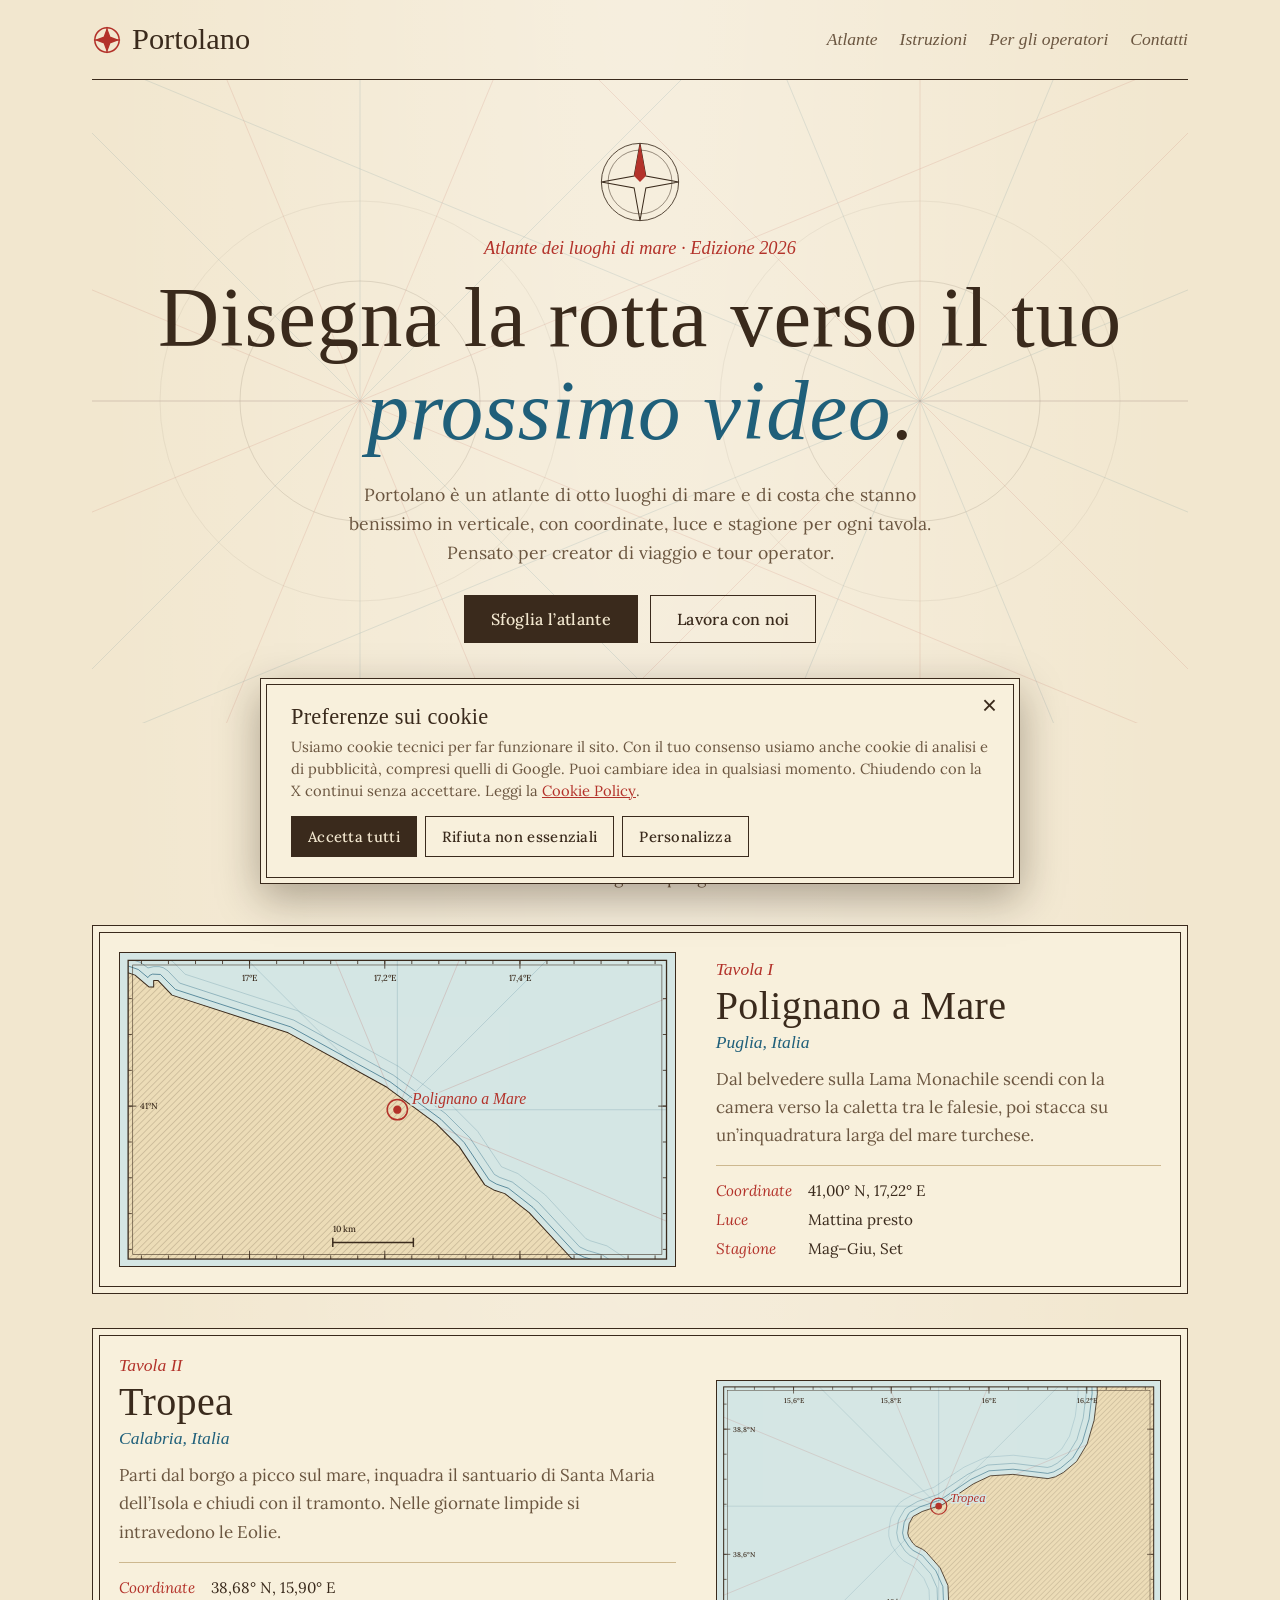
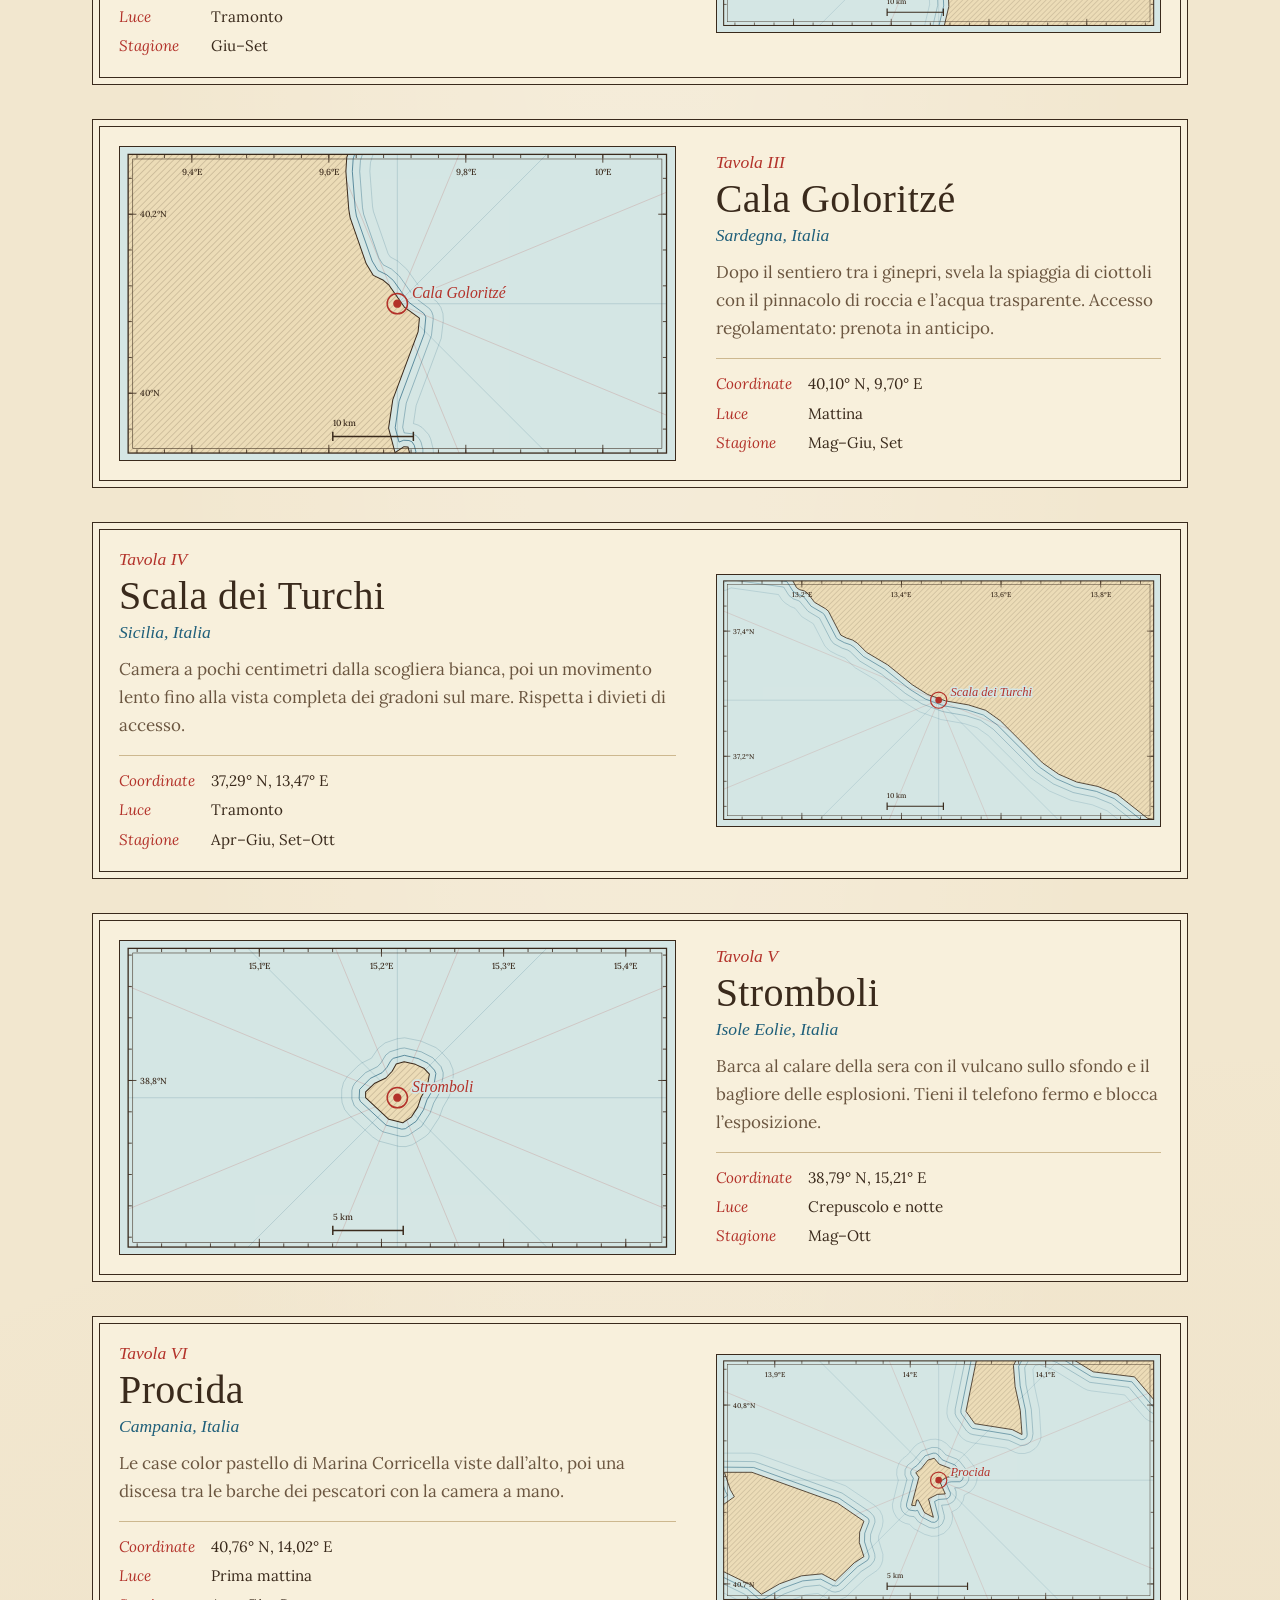
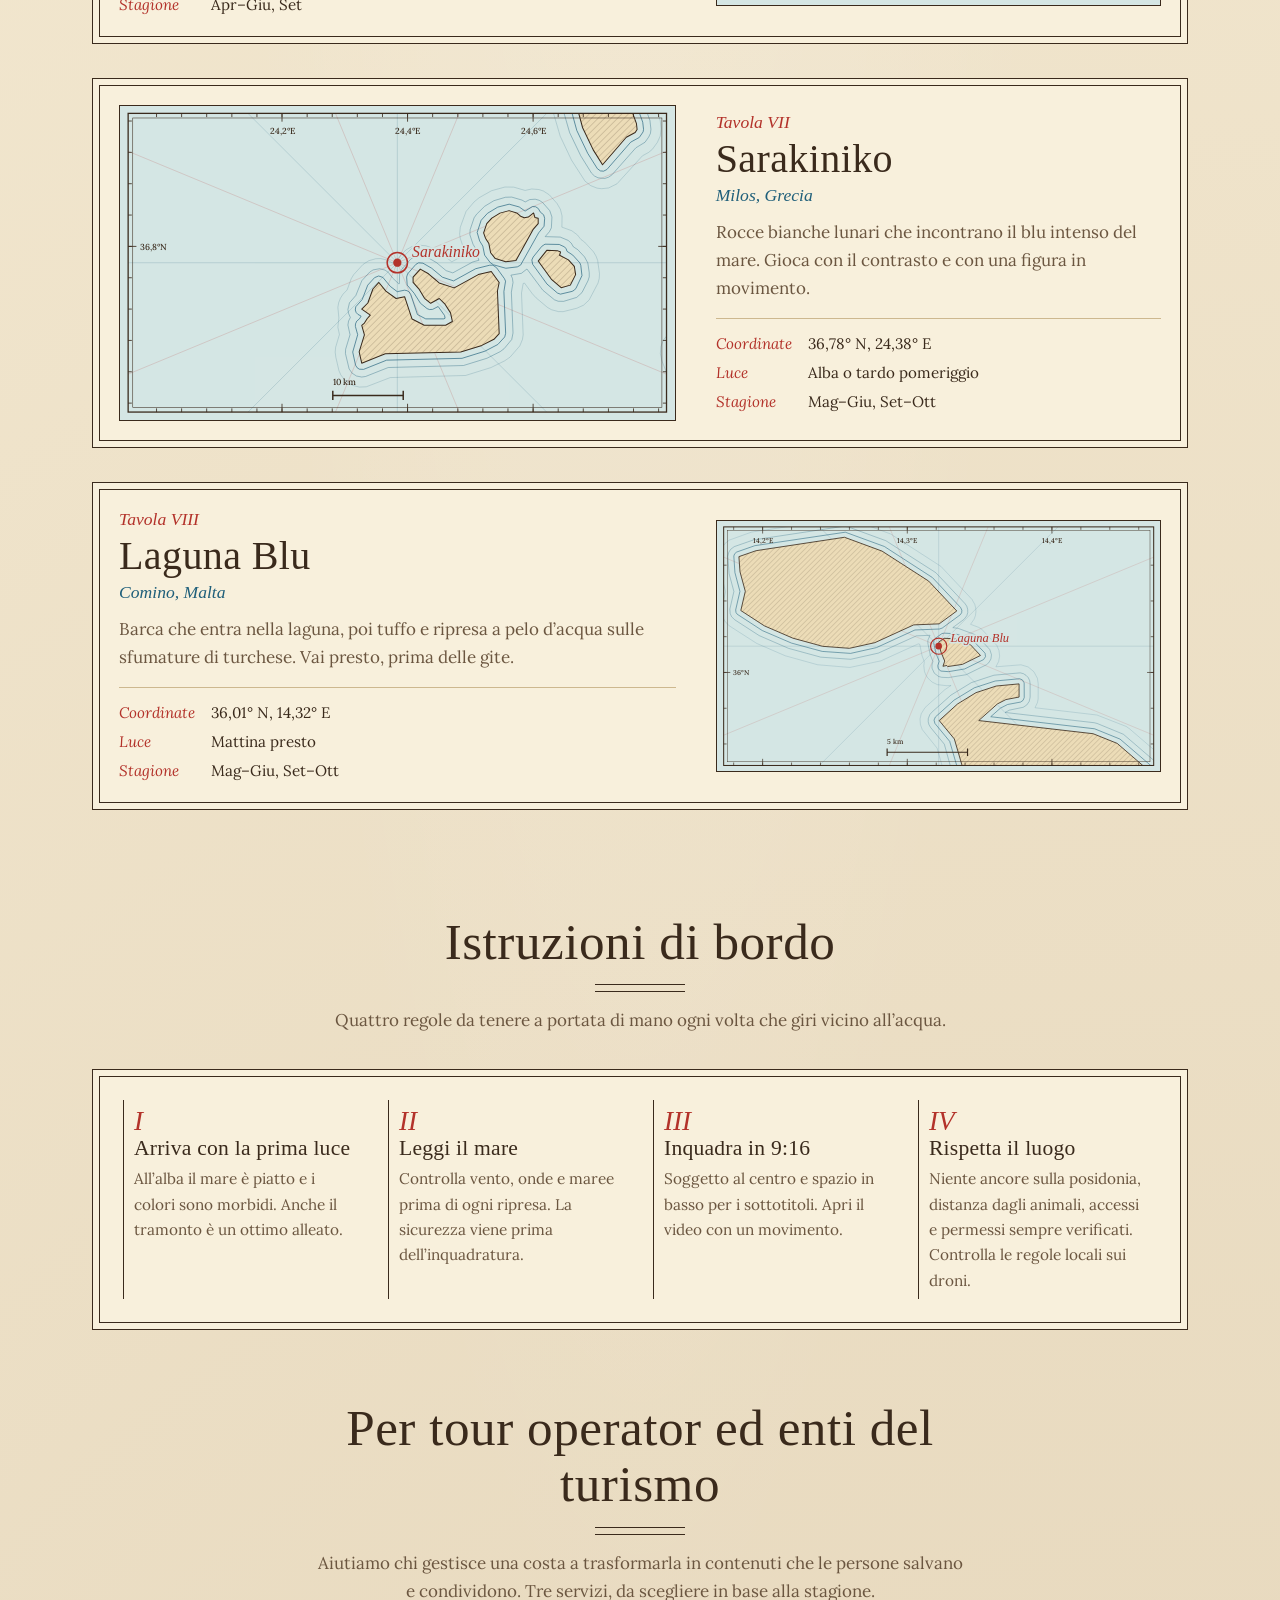
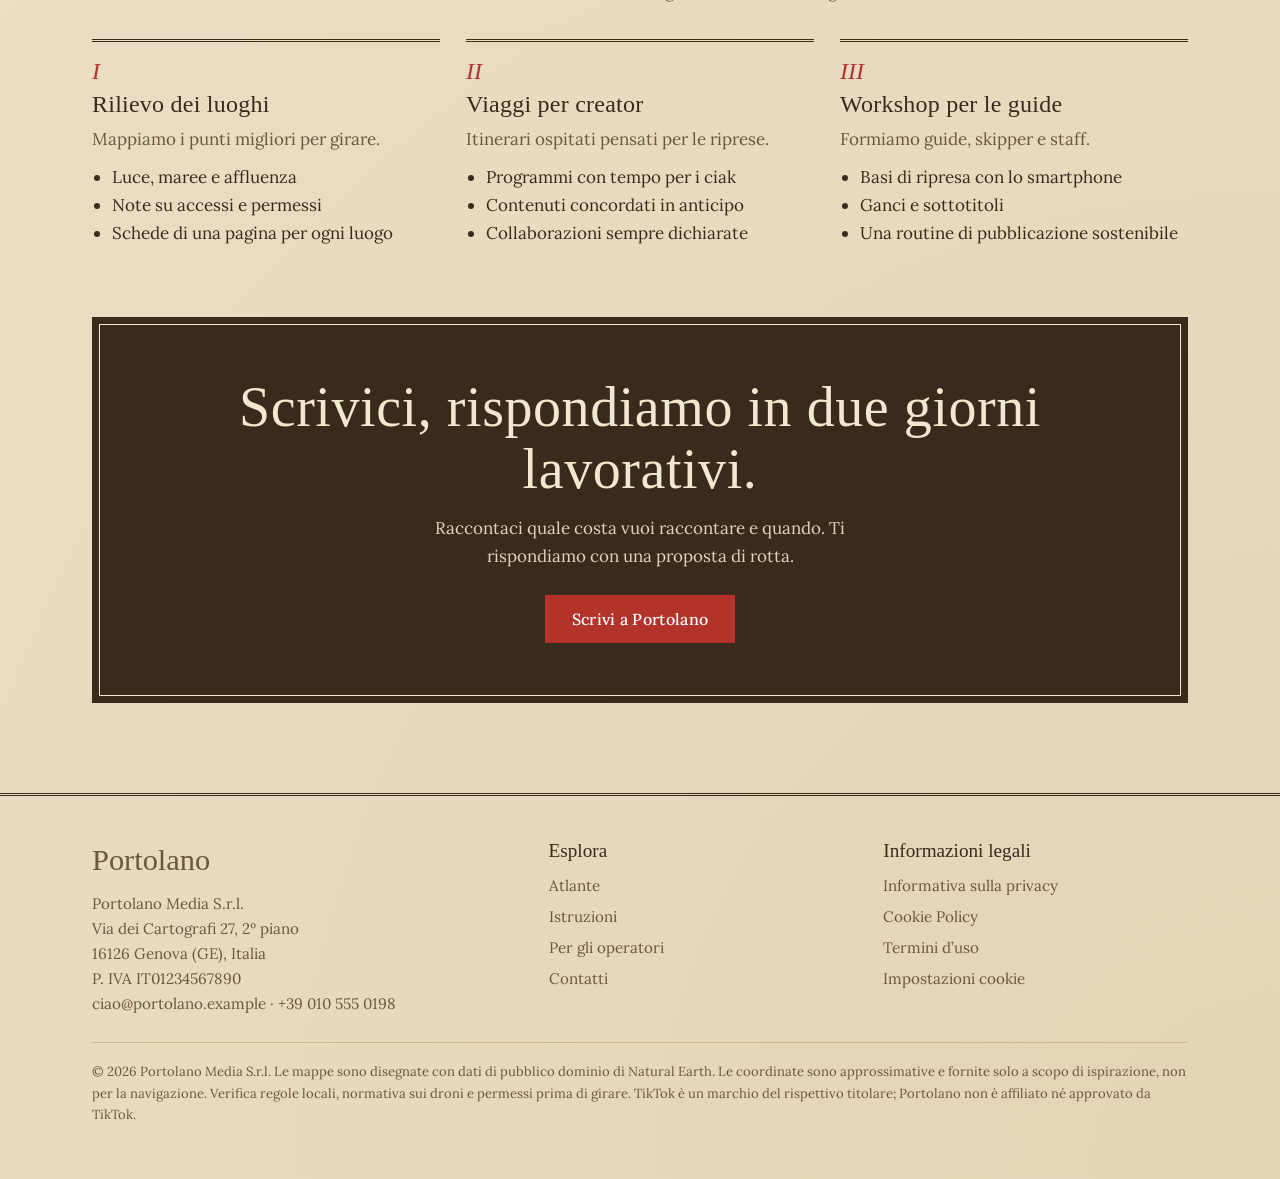
==== index.html @ 46313b22 "Add files via upload" ====
<!DOCTYPE html>
<html lang="it">
<head>
<meta charset="utf-8">
<meta name="viewport" content="width=device-width, initial-scale=1, viewport-fit=cover">
<title>Portolano – Atlante dei luoghi di mare per video di viaggio</title>
<meta name="description" content="Un atlante in stile portolano con otto luoghi di mare e di costa per creator di viaggio e tour operator: coordinate, luce e stagione migliori per ogni tavola.">
<link rel="preconnect" href="https://fonts.googleapis.com">
<link rel="preconnect" href="https://fonts.gstatic.com" crossorigin>
<link href="https://fonts.googleapis.com/css2?family=IM+Fell+English+SC&family=IM+Fell+English:ital@0;1&family=Lora:wght@400;500;600&display=swap" rel="stylesheet">
<style>
:root{--bg:#f2e7cf;--bg2:#e8d8b6;--card:#f8f0dc;--ink:#3a2a1c;--muted:#6b5640;--red:#b3322a;--blue:#1f5f7a;--sea:#d5e6e4;--land:#ecdcb7;--line:#cdb88f;--on-red:#fff;
box-sizing:border-box;padding-top:env(safe-area-inset-top,0px);padding-bottom:env(safe-area-inset-bottom,0px)}
@media (prefers-color-scheme:dark){:root:not([data-theme="light"]){--bg:#1a1710;--bg2:#231f15;--card:#26211a;--ink:#ecdfc3;--muted:#bfae8c;--red:#ff8272;--blue:#86c8e0;--sea:#15323a;--land:#3b3221;--line:#43391f;--on-red:#2a0a06;color-scheme:dark}}
:root[data-theme="dark"]{--bg:#1a1710;--bg2:#231f15;--card:#26211a;--ink:#ecdfc3;--muted:#bfae8c;--red:#ff8272;--blue:#86c8e0;--sea:#15323a;--land:#3b3221;--line:#43391f;--on-red:#2a0a06;color-scheme:dark}
html{scroll-padding-top:env(safe-area-inset-top,0px);scroll-behavior:smooth}
*,*::before,*::after{box-sizing:border-box}
body{margin:0;background-color:var(--bg);background-image:radial-gradient(ellipse at 50% -10%,rgba(255,255,255,.35),transparent 60%),radial-gradient(circle at 100% 100%,rgba(150,110,60,.16),transparent 55%);color:var(--ink);font:400 17px/1.65 Lora,Georgia,serif}
h1,h2,h3{font-family:"IM Fell English SC","IM Fell English",Georgia,serif;font-weight:400;margin:0;line-height:1.1;letter-spacing:.01em}
a{color:inherit}
:focus-visible{outline:3px solid var(--red);outline-offset:3px}
.wrap{max-width:1140px;margin:0 auto;padding:0 22px}
.top{display:flex;justify-content:space-between;align-items:center;gap:14px;flex-wrap:wrap;padding:22px 0;border-bottom:1px solid var(--ink)}
.logo{font:400 1.9rem "IM Fell English SC",serif;text-decoration:none;display:flex;align-items:center;gap:10px}
.logo svg{width:30px;height:30px;color:var(--red)}
.top nav{display:flex;gap:22px;flex-wrap:wrap}
.top nav a{text-decoration:none;font:italic 1.1rem "IM Fell English",serif;color:var(--muted)}
.top nav a:hover{color:var(--red)}
.btn{display:inline-block;background:var(--ink);color:var(--bg);border:1px solid var(--ink);padding:13px 26px;font:500 1rem Lora,serif;text-decoration:none;cursor:pointer;letter-spacing:.02em}
.btn:hover{background:var(--red);border-color:var(--red);color:var(--on-red)}
.btn.o{background:transparent;color:var(--ink)}
.btn.o:hover{background:var(--ink);border-color:var(--ink);color:var(--bg)}
.row{display:flex;gap:12px;flex-wrap:wrap;justify-content:center}
.hero{position:relative;text-align:center;padding:60px 0 80px;overflow:hidden}
#rh{position:absolute;left:50%;top:50%;width:1400px;max-width:none;transform:translate(-50%,-50%);opacity:.5;pointer-events:none}
.hero>*:not(svg){position:relative}
.hero .rose{width:84px;height:84px;color:var(--ink);margin:0 auto 14px;display:block;position:relative}
.kick{font:italic 1.15rem "IM Fell English",serif;color:var(--red);margin-bottom:12px}
.hero h1{font-family:"IM Fell English",serif;font-size:clamp(2.6rem,7vw,5.3rem);max-width:13em;margin:0 auto}
.hero h1 i{color:var(--blue)}
.hero p{max-width:35em;margin:22px auto 28px;color:var(--muted);font-size:1.1rem}
section{padding:60px 0 10px}
.h{text-align:center;max-width:38em;margin:0 auto 34px}
.h h2{font-size:clamp(2rem,4.6vw,3.2rem)}
.h h2::after{content:"";display:block;width:90px;height:8px;margin:14px auto 0;border-top:1px solid var(--ink);border-bottom:1px solid var(--ink)}
.h p{color:var(--muted);margin:14px 0 0}
.tav{display:grid;grid-template-columns:1.25fr 1fr;gap:40px;align-items:center;margin-bottom:34px;padding:26px;background:var(--card);border:1px solid var(--ink);box-shadow:inset 0 0 0 6px var(--card),inset 0 0 0 7px var(--ink)}
.tav:nth-child(even) .map{order:2}
.map{aspect-ratio:600/340;background:var(--sea);border:1px solid var(--ink);overflow:hidden}
.map svg{display:block;width:100%;height:100%}
.map .rh{stroke:var(--blue);stroke-width:.6;opacity:.3}
.map .rr{stroke:var(--red);stroke-width:.6;opacity:.3}
.map .w1{fill:none;stroke:var(--blue);stroke-width:.9;opacity:.8}
.map .w2{fill:none;stroke:var(--blue);stroke-width:.8;opacity:.5}
.map .w3{fill:none;stroke:var(--blue);stroke-width:.7;opacity:.3}
.map .ld{fill:var(--land)}
.map .hp{stroke:var(--ink);opacity:.35}
.map .lo{fill:none;stroke:var(--ink);stroke-width:1.1;stroke-linejoin:round}
.map .fr{fill:none;stroke:var(--ink);stroke-width:1.4}
.map .fr2{fill:none;stroke:var(--ink);stroke-width:.6}
.map .tk{stroke:var(--ink);stroke-width:.9}
.map .tl{font:500 9.5px Lora,serif;fill:var(--ink)}
.map .sb{stroke:var(--ink);stroke-width:1.6;fill:none}
.map .nm{font:italic 17px "IM Fell English",serif;fill:var(--red);paint-order:stroke;stroke:var(--sea);stroke-width:4px;stroke-linejoin:round}
.map .mk1{fill:none;stroke:var(--red);stroke-width:1.6}
.map .mk2{fill:var(--red)}
.tn{font:italic 1.1rem "IM Fell English",serif;color:var(--red);margin-bottom:4px}
.txt h3{font-size:clamp(1.8rem,3.4vw,2.5rem)}
.reg{color:var(--blue);font:italic 1.1rem "IM Fell English",serif;margin:4px 0 12px}
.txt p{margin:0 0 16px;color:var(--muted)}
.txt dl{margin:0;display:grid;grid-template-columns:auto 1fr;gap:4px 16px;border-top:1px solid var(--line);padding-top:12px;font-size:.95rem}
.txt dt{font-style:italic;color:var(--red)}
.txt dd{margin:0}
.carta{border:1px solid var(--ink);background:var(--card);box-shadow:inset 0 0 0 6px var(--card),inset 0 0 0 7px var(--ink);padding:30px}
.leg{display:grid;grid-template-columns:repeat(auto-fit,minmax(220px,1fr));gap:26px}
.leg div{padding:6px 10px;border-left:1px solid var(--ink)}
.leg b{font:italic 400 1.7rem "IM Fell English",serif;color:var(--red);display:block}
.leg h3{font-size:1.35rem;margin-bottom:6px}
.leg p{margin:0;color:var(--muted);font-size:.96rem}
.srv{display:grid;grid-template-columns:repeat(auto-fit,minmax(260px,1fr));gap:26px}
.srv div{border-top:3px double var(--ink);padding-top:16px}
.srv b{font:italic 1.5rem "IM Fell English",serif;color:var(--red)}
.srv h3{font-size:1.5rem;margin:4px 0 8px}
.srv p{margin:0 0 10px;color:var(--muted)}
.srv ul{margin:0;padding-left:20px}
.cta{text-align:center;background:var(--ink);color:var(--bg);padding:60px 28px;position:relative;box-shadow:inset 0 0 0 7px var(--ink),inset 0 0 0 8px var(--bg)}
.cta h2{font-family:"IM Fell English",serif;font-size:clamp(2rem,5vw,3.5rem)}
.cta p{max-width:30em;margin:14px auto 24px;opacity:.9}
.cta .btn{background:var(--red);border-color:var(--red);color:var(--on-red)}
.cta .btn:hover{background:var(--bg);border-color:var(--bg);color:var(--ink)}
footer{margin-top:80px;border-top:3px double var(--ink);padding:44px 0 40px;color:var(--muted);font-size:.95rem}
.fg{display:grid;grid-template-columns:1.4fr 1fr 1fr;gap:30px}
footer h4{font:400 1.2rem "IM Fell English SC",serif;color:var(--ink);margin:0 0 8px}
footer a,footer .lnk{display:block;color:var(--muted);text-decoration:none;background:none;border:0;padding:3px 0;font:inherit;cursor:pointer;text-align:left}
footer a:hover,footer .lnk:hover{color:var(--red);text-decoration:underline}
address{font-style:normal}
.fine{margin-top:26px;padding-top:18px;border-top:1px solid var(--line);font-size:.82rem}
dialog{border:1px solid var(--ink);max-width:680px;width:calc(100% - 28px);padding:0;background:var(--card);color:var(--ink);box-shadow:8px 8px 0 rgba(58,42,28,.35)}
dialog::backdrop{background:rgba(30,20,10,.6)}
.dlg{padding:26px 28px;max-height:82vh;overflow:auto}
.dlg h2{font-size:1.9rem;margin-bottom:4px}
.dlg h3{font-size:1.2rem;margin:18px 0 4px;color:var(--red)}
.dlg p{color:var(--muted);font-size:.95rem;margin:4px 0}
.dlg table{width:100%;border-collapse:collapse;font-size:.88rem;margin-top:8px}
.dlg th,.dlg td{text-align:left;border-bottom:1px solid var(--line);padding:7px 6px;color:var(--muted);vertical-align:top}
.dlg th{color:var(--ink)}
#cc{position:fixed;left:50%;bottom:calc(16px + env(safe-area-inset-bottom,0px));transform:translateX(-50%);z-index:50;width:min(760px,calc(100% - 28px));background:var(--card);color:var(--ink);border:1px solid var(--ink);box-shadow:inset 0 0 0 5px var(--card),inset 0 0 0 6px var(--ink),0 14px 40px rgba(40,25,10,.35);padding:26px 30px;display:none}
#cc.show{display:block}
#cc h2{font-size:1.4rem;margin-bottom:6px}
#cc p{margin:0 0 14px;font-size:.92rem;line-height:1.5;color:var(--muted)}
#cc .lk{display:inline;background:none;border:0;padding:0;font:inherit;text-decoration:underline;cursor:pointer;color:var(--red)}
#cc .x{position:absolute;right:14px;top:10px;background:none;border:0;font-size:1.6rem;line-height:1;cursor:pointer;color:var(--ink);padding:4px 8px}
#cc .btn{padding:10px 16px;font-size:.92rem}
#cc .row{justify-content:flex-start;gap:8px}
.prefs{display:none;margin-bottom:14px}
.prefs.open{display:block}
.prefs label{display:flex;gap:10px;padding:7px 0;border-top:1px solid var(--line);font-size:.9rem;color:var(--muted)}
.prefs b{color:var(--ink)}
.prefs input{margin-top:4px;width:18px;height:18px;accent-color:#b3322a}
@media (max-width:860px){.tav,.fg{grid-template-columns:1fr}.tav:nth-child(even) .map{order:0}.tav{padding:18px;gap:22px}.top nav{display:none}#rh{width:900px}}
@media (prefers-reduced-motion:reduce){html{scroll-behavior:auto}}
</style>
</head>
<body>
<div class="wrap">
  <header class="top">
    <a class="logo" href="#top"><svg viewBox="0 0 32 32" fill="none" stroke="currentColor" stroke-width="1.6" aria-hidden="true"><circle cx="16" cy="16" r="13"/><path d="M16 2v28M2 16h28" stroke-width="1"/><path d="M16 5l3 8 8 3-8 3-3 8-3-8-8-3 8-3z" fill="currentColor"/></svg>Portolano</a>
    <nav><a href="#atlante">Atlante</a><a href="#istruzioni">Istruzioni</a><a href="#operatori">Per gli operatori</a><a href="#contatti">Contatti</a></nav>
  </header>

  <main id="top">
    <div class="hero">
      <svg id="rh" viewBox="0 0 1400 700" fill="none" aria-hidden="true"></svg>
      <svg class="rose" viewBox="0 0 100 100" fill="none" stroke="currentColor" aria-hidden="true"><circle cx="50" cy="50" r="46" stroke-width="1"/><circle cx="50" cy="50" r="38" stroke-width=".6"/><path d="M50 4l7 39 39 7-39 7-7 39-7-39-39-7 39-7z" stroke-width="1.2"/><path d="M50 4l7 39-7 7-7-7z" fill="#b3322a" stroke="none"/></svg>
      <div class="kick">Atlante dei luoghi di mare · Edizione 2026</div>
      <h1>Disegna la rotta verso il tuo <i>prossimo video</i>.</h1>
      <p>Portolano è un atlante di otto luoghi di mare e di costa che stanno benissimo in verticale, con coordinate, luce e stagione per ogni tavola. Pensato per creator di viaggio e tour operator.</p>
      <div class="row"><a class="btn" href="#atlante">Sfoglia l’atlante</a><a class="btn o" href="#operatori">Lavora con noi</a></div>
    </div>

    <section id="atlante" style="padding-top:20px">
      <div class="h"><h2>L’atlante</h2><p>Otto tavole, ognuna con una mappa del luogo, un’idea per il primo fotogramma e il momento giusto per girare.</p></div>
      <div id="tavole"></div>
    </section>

    <section id="istruzioni">
      <div class="h"><h2>Istruzioni di bordo</h2><p>Quattro regole da tenere a portata di mano ogni volta che giri vicino all’acqua.</p></div>
      <div class="carta"><div class="leg">
        <div><b>I</b><h3>Arriva con la prima luce</h3><p>All’alba il mare è piatto e i colori sono morbidi. Anche il tramonto è un ottimo alleato.</p></div>
        <div><b>II</b><h3>Leggi il mare</h3><p>Controlla vento, onde e maree prima di ogni ripresa. La sicurezza viene prima dell’inquadratura.</p></div>
        <div><b>III</b><h3>Inquadra in 9:16</h3><p>Soggetto al centro e spazio in basso per i sottotitoli. Apri il video con un movimento.</p></div>
        <div><b>IV</b><h3>Rispetta il luogo</h3><p>Niente ancore sulla posidonia, distanza dagli animali, accessi e permessi sempre verificati. Controlla le regole locali sui droni.</p></div>
      </div></div>
    </section>

    <section id="operatori">
      <div class="h"><h2>Per tour operator ed enti del turismo</h2><p>Aiutiamo chi gestisce una costa a trasformarla in contenuti che le persone salvano e condividono. Tre servizi, da scegliere in base alla stagione.</p></div>
      <div class="srv">
        <div><b>I</b><h3>Rilievo dei luoghi</h3><p>Mappiamo i punti migliori per girare.</p><ul><li>Luce, maree e affluenza</li><li>Note su accessi e permessi</li><li>Schede di una pagina per ogni luogo</li></ul></div>
        <div><b>II</b><h3>Viaggi per creator</h3><p>Itinerari ospitati pensati per le riprese.</p><ul><li>Programmi con tempo per i ciak</li><li>Contenuti concordati in anticipo</li><li>Collaborazioni sempre dichiarate</li></ul></div>
        <div><b>III</b><h3>Workshop per le guide</h3><p>Formiamo guide, skipper e staff.</p><ul><li>Basi di ripresa con lo smartphone</li><li>Ganci e sottotitoli</li><li>Una routine di pubblicazione sostenibile</li></ul></div>
      </div>
    </section>

    <section id="contatti">
      <div class="cta"><h2>Scrivici, rispondiamo in due giorni lavorativi.</h2><p>Raccontaci quale costa vuoi raccontare e quando. Ti rispondiamo con una proposta di rotta.</p><a class="btn" href="mailto:ciao@portolano.example">Scrivi a Portolano</a></div>
    </section>
  </main>
</div>

<footer><div class="wrap">
  <div class="fg">
    <div><a class="logo" href="#top">Portolano</a>
      <address style="margin-top:10px">Portolano Media S.r.l.<br>Via dei Cartografi 27, 2º piano<br>16126 Genova (GE), Italia<br>P. IVA IT01234567890<br>ciao@portolano.example · +39 010 555 0198</address></div>
    <div><h4>Esplora</h4><a href="#atlante">Atlante</a><a href="#istruzioni">Istruzioni</a><a href="#operatori">Per gli operatori</a><a href="#contatti">Contatti</a></div>
    <div><h4>Informazioni legali</h4><button class="lnk" data-open="privacy">Informativa sulla privacy</button><button class="lnk" data-open="cookies">Cookie Policy</button><button class="lnk" data-open="termini">Termini d’uso</button><button class="lnk" id="cc-reopen">Impostazioni cookie</button></div>
  </div>
  <p class="fine">© 2026 Portolano Media S.r.l. Le mappe sono disegnate con dati di pubblico dominio di Natural Earth. Le coordinate sono approssimative e fornite solo a scopo di ispirazione, non per la navigazione. Verifica regole locali, normativa sui droni e permessi prima di girare. TikTok è un marchio del rispettivo titolare; Portolano non è affiliato né approvato da TikTok.</p>
</div></footer>

<div id="cc" role="dialog" aria-labelledby="cc-t">
  <button class="x" id="cc-x" aria-label="Chiudi e continua senza accettare">×</button>
  <h2 id="cc-t">Preferenze sui cookie</h2>
  <p>Usiamo cookie tecnici per far funzionare il sito. Con il tuo consenso usiamo anche cookie di analisi e di pubblicità, compresi quelli di Google. Puoi cambiare idea in qualsiasi momento. Chiudendo con la X continui senza accettare. Leggi la <button class="lk" data-open="cookies">Cookie Policy</button>.</p>
  <div class="prefs" id="prefs">
    <label><input type="checkbox" checked disabled><span><b>Tecnici.</b> Sicurezza e memorizzazione della tua scelta. Sempre attivi.</span></label>
    <label><input type="checkbox" id="c-an"><span><b>Analisi.</b> Statistiche aggregate sulle visite, ad esempio Google Analytics.</span></label>
    <label><input type="checkbox" id="c-ad"><span><b>Pubblicità.</b> Misurazione degli annunci e personalizzazione, ad esempio Google Ads.</span></label>
  </div>
  <div class="row">
    <button class="btn" id="cc-all">Accetta tutti</button>
    <button class="btn o" id="cc-none">Rifiuta non essenziali</button>
    <button class="btn o" id="cc-cust">Personalizza</button>
    <button class="btn" id="cc-save" style="display:none">Salva le scelte</button>
  </div>
</div>

<dialog id="privacy"><div class="dlg"><button class="btn o" data-close style="float:right;padding:6px 16px">Chiudi</button><h2>Informativa sulla privacy</h2><p>Ultimo aggiornamento: 16 novembre 2026</p>
<h3>Titolare del trattamento</h3><p>Portolano Media S.r.l., Via dei Cartografi 27, 2º piano, 16126 Genova (GE), Italia, P. IVA IT01234567890. Contatto: ciao@portolano.example.</p>
<h3>Dati che raccogliamo</h3><p>I dati che ci invii via e-mail (nome, indirizzo e-mail, messaggio) e, solo con il tuo consenso, i dati raccolti tramite cookie, come pagine visitate, posizione approssimativa, dispositivo e browser.</p>
<h3>Finalità e basi giuridiche</h3><p>Rispondere alle tue richieste (legittimo interesse e misure precontrattuali, art. 6.1 lett. b e f GDPR), migliorare il sito (consenso, art. 6.1 lett. a) e misurare la pubblicità (consenso).</p>
<h3>Servizi di Google</h3><p>Se accetti i cookie di analisi o di pubblicità, Google può trattare dati secondo le proprie informative; vedi policies.google.com/technologies/partner-sites. Google Consent Mode mantiene l’archiviazione negata finché non scegli.</p>
<h3>Conservazione e comunicazione</h3><p>Conserviamo le e-mail di richiesta fino a 24 mesi. Comunichiamo i dati solo a fornitori che agiscono per nostro conto, come servizi di posta e di analisi, o quando la legge lo richiede. Non vendiamo dati personali.</p>
<h3>I tuoi diritti</h3><p>Puoi chiedere accesso, rettifica, cancellazione, limitazione, portabilità e opporti al trattamento (artt. 15–22 GDPR), revocare il consenso in ogni momento e proporre reclamo al Garante per la protezione dei dati personali (garanteprivacy.it).</p>
<h3>Minori</h3><p>Il sito non è rivolto a minori di 14 anni.</p></div></dialog>

<dialog id="cookies"><div class="dlg"><button class="btn o" data-close style="float:right;padding:6px 16px">Chiudi</button><h2>Cookie Policy</h2><p>Ultimo aggiornamento: 16 novembre 2026</p>
<p>I cookie e le tecnologie simili, come il local storage, sono piccoli file memorizzati sul tuo dispositivo. Chiediamo il consenso prima di usare quelli non strettamente necessari, in linea con le Linee guida del Garante per la protezione dei dati personali. Rifiutare è semplice quanto accettare.</p>
<table><tr><th>Categoria</th><th>Finalità</th><th>Durata</th></tr>
<tr><td>Tecnici</td><td>Memorizzano la tua scelta (portolano_consent)</td><td>12 mesi</td></tr>
<tr><td>Analisi</td><td>Misurano le visite, ad es. Google Analytics (_ga, _ga_*)</td><td>Fino a 24 mesi</td></tr>
<tr><td>Pubblicità</td><td>Misurazione degli annunci, ad es. Google Ads (_gcl_*, IDE)</td><td>Fino a 13 mesi</td></tr></table>
<h3>Cambiare idea</h3><p>Usa “Impostazioni cookie” nel piè di pagina in qualsiasi momento, oppure blocca ed elimina i cookie dalle impostazioni del browser. Dopo la tua scelta non ti riproporremo il banner per almeno 6 mesi.</p>
<h3>Segnali di consenso</h3><p>Dove usiamo i tag di Google, la tua scelta viene trasmessa tramite Google Consent Mode (analytics_storage, ad_storage, ad_user_data e ad_personalization sono negati per impostazione predefinita).</p></div></dialog>

<dialog id="termini"><div class="dlg"><button class="btn o" data-close style="float:right;padding:6px 16px">Chiudi</button><h2>Termini d’uso</h2><p>Ultimo aggiornamento: 16 novembre 2026</p>
<p>I contenuti di questo sito sono forniti a scopo informativo e di ispirazione e non sono uno strumento di navigazione. Condizioni del mare, regole di accesso, normative sui droni e stagioni cambiano: verifica sempre le informazioni con le autorità e i fornitori locali prima di viaggiare o girare.</p>
<p>Testi e grafica appartengono a Portolano Media S.r.l. e non possono essere copiati senza autorizzazione. Non rispondiamo di danni derivanti dall’affidamento su queste informazioni, salvo dove la legge non consenta di escludere la responsabilità. I presenti termini sono regolati dalla legge italiana.</p></div></dialog>

<script>
(function(){
  var P=[["Polignano a Mare", "Puglia, Italia", "41,00° N, 17,22° E", "Dal belvedere sulla Lama Monachile scendi con la camera verso la caletta tra le falesie, poi stacca su un’inquadratura larga del mare turchese.", "Mattina presto", "Mag–Giu, Set"], ["Tropea", "Calabria, Italia", "38,68° N, 15,90° E", "Parti dal borgo a picco sul mare, inquadra il santuario di Santa Maria dell’Isola e chiudi con il tramonto. Nelle giornate limpide si intravedono le Eolie.", "Tramonto", "Giu–Set"], ["Cala Goloritzé", "Sardegna, Italia", "40,10° N, 9,70° E", "Dopo il sentiero tra i ginepri, svela la spiaggia di ciottoli con il pinnacolo di roccia e l’acqua trasparente. Accesso regolamentato: prenota in anticipo.", "Mattina", "Mag–Giu, Set"], ["Scala dei Turchi", "Sicilia, Italia", "37,29° N, 13,47° E", "Camera a pochi centimetri dalla scogliera bianca, poi un movimento lento fino alla vista completa dei gradoni sul mare. Rispetta i divieti di accesso.", "Tramonto", "Apr–Giu, Set–Ott"], ["Stromboli", "Isole Eolie, Italia", "38,79° N, 15,21° E", "Barca al calare della sera con il vulcano sullo sfondo e il bagliore delle esplosioni. Tieni il telefono fermo e blocca l’esposizione.", "Crepuscolo e notte", "Mag–Ott"], ["Procida", "Campania, Italia", "40,76° N, 14,02° E", "Le case color pastello di Marina Corricella viste dall’alto, poi una discesa tra le barche dei pescatori con la camera a mano.", "Prima mattina", "Apr–Giu, Set"], ["Sarakiniko", "Milos, Grecia", "36,78° N, 24,38° E", "Rocce bianche lunari che incontrano il blu intenso del mare. Gioca con il contrasto e con una figura in movimento.", "Alba o tardo pomeriggio", "Mag–Giu, Set–Ott"], ["Laguna Blu", "Comino, Malta", "36,01° N, 14,32° E", "Barca che entra nella laguna, poi tuffo e ripresa a pelo d’acqua sulle sfumature di turchese. Vai presto, prima delle gite.", "Mattina presto", "Mag–Giu, Set–Ott"]];
  var MAPS=["<svg viewBox=\"0 0 600 340\" role=\"img\" aria-label=\"Mappa della zona di Polignano a Mare\" xmlns=\"http://www.w3.org/2000/svg\"><defs><clipPath id=\"c0\"><rect x=\"8\" y=\"8\" width=\"584\" height=\"324\"/></clipPath><pattern id=\"h0\" width=\"5\" height=\"5\" patternUnits=\"userSpaceOnUse\" patternTransform=\"rotate(45)\"><path class=\"hp\" d=\"M0 0v5\"/></pattern></defs><g clip-path=\"url(#c0)\"><path class=\"rh\" d=\"M300 170L300 -630\"/><path class=\"rr\" d=\"M300 170L606 -569\"/><path class=\"rh\" d=\"M300 170L866 -396\"/><path class=\"rr\" d=\"M300 170L1039 -136\"/><path class=\"rh\" d=\"M300 170L1100 170\"/><path class=\"rr\" d=\"M300 170L1039 476\"/><path class=\"rh\" d=\"M300 170L866 736\"/><path class=\"rr\" d=\"M300 170L606 909\"/><path class=\"rh\" d=\"M300 170L300 970\"/><path class=\"rr\" d=\"M300 170L-6 909\"/><path class=\"rh\" d=\"M300 170L-266 736\"/><path class=\"rr\" d=\"M300 170L-439 476\"/><path class=\"rh\" d=\"M300 170L-500 170\"/><path class=\"rr\" d=\"M300 170L-439 -136\"/><path class=\"rh\" d=\"M300 170L-266 -396\"/><path class=\"rr\" d=\"M300 170L-6 -569\"/><path class=\"w3\" d=\"M552.6 334.5L527.4 317.7L509.5 312.2L504.5 309.8L460.6 262.5L430.8 239.3L413.0 231.9L387.2 193.5L359.3 165.6L301.2 123.0L192.0 62.7L69.8 23.0L57.2 10.0L52.9 7.0L48.1 4.9L42.9 3.9L32.2 4.0L25.5 0.0L0.0 0.0L0.0 340.0L573.8 340.0L552.6 334.5\"/><path class=\"w2\" d=\"M0.0 2.9L0.0 340.0L541.1 340.0L522.2 327.4L505.6 322.5L497.8 318.8L453.1 270.6L424.8 248.5L410.7 243.3L405.3 240.2L378.7 200.5L352.1 174.0L295.9 132.6L187.6 72.8L63.8 32.6L51.2 19.4L46.2 16.0L41.8 14.8L35.7 14.8L29.5 16.2L21.6 10.3L0.0 2.9\"/><path class=\"w1\" d=\"M0.0 11.3L0.0 340.0L526.8 340.0L517.8 334.2L502.9 330.1L493.0 325.4L447.3 276.1L420.5 255.2L407.4 250.6L399.7 246.2L372.5 205.6L347.3 180.4L292.0 139.6L184.4 80.2L59.4 39.6L43.1 23.3L34.4 22.9L31.3 24.3L29.5 26.7L19.0 17.9L0.0 11.3\"/><path class=\"ld\" d=\"M500.4 336.6L488.8 331.1L443.0 281.6L416.6 261.0L404.5 257.0L394.8 251.5L367.1 210.0L342.4 185.3L288.7 145.7L181.6 86.6L55.6 45.7L40.3 29.8L35.7 29.8L35.7 37.0L30.8 37.0L15.5 24.0L0.0 18.7L0.0 340.0L512.8 340.0L500.4 336.6Z\"/><path d=\"M500.4 336.6L488.8 331.1L443.0 281.6L416.6 261.0L404.5 257.0L394.8 251.5L367.1 210.0L342.4 185.3L288.7 145.7L181.6 86.6L55.6 45.7L40.3 29.8L35.7 29.8L35.7 37.0L30.8 37.0L15.5 24.0L0.0 18.7L0.0 340.0L512.8 340.0L500.4 336.6Z\" fill=\"url(#h0)\"/><path class=\"lo\" d=\"M500.4 336.6L488.8 331.1L443.0 281.6L416.6 261.0L404.5 257.0L394.8 251.5L367.1 210.0L342.4 185.3L288.7 145.7L181.6 86.6L55.6 45.7L40.3 29.8L35.7 29.8L35.7 37.0L30.8 37.0L15.5 24.0L0.0 18.7L0.0 340.0L512.8 340.0L500.4 336.6Z\"/></g><rect class=\"fr\" x=\"8\" y=\"8\" width=\"584\" height=\"324\"/><rect class=\"fr2\" x=\"13\" y=\"13\" width=\"574\" height=\"314\"/><path class=\"tk\" d=\"M8 166.1H17M592 166.1H583M139.7 8V17M139.7 332V323M286.4 8V17M286.4 332V323M433.0 8V17M433.0 332V323M8 321.5H12M592 321.5H588M8 282.7H12M592 282.7H588M8 243.8H12M592 243.8H588M8 205.0H12M592 205.0H588M8 166.1H12M592 166.1H588M8 127.3H12M592 127.3H588M8 88.4H12M592 88.4H588M8 49.5H12M592 49.5H588M22.4 8V12M22.4 332V328M51.7 8V12M51.7 332V328M81.1 8V12M81.1 332V328M110.4 8V12M110.4 332V328M139.7 8V12M139.7 332V328M169.1 8V12M169.1 332V328M198.4 8V12M198.4 332V328M227.7 8V12M227.7 332V328M257.0 8V12M257.0 332V328M286.4 8V12M286.4 332V328M315.7 8V12M315.7 332V328M345.0 8V12M345.0 332V328M374.3 8V12M374.3 332V328M403.7 8V12M403.7 332V328M433.0 8V12M433.0 332V328M462.3 8V12M462.3 332V328M491.7 8V12M491.7 332V328M521.0 8V12M521.0 332V328M550.3 8V12M550.3 332V328M579.6 8V12M579.6 332V328\"/><text class=\"tl\" x=\"21\" y=\"169.6\">41°N</text><text class=\"tl\" x=\"139.7\" y=\"30\" text-anchor=\"middle\">17°E</text><text class=\"tl\" x=\"286.4\" y=\"30\" text-anchor=\"middle\">17,2°E</text><text class=\"tl\" x=\"433.0\" y=\"30\" text-anchor=\"middle\">17,4°E</text><path class=\"sb\" d=\"M230 314h87.4M230 309v10M317.4 309v10\"/><text class=\"tl\" x=\"230\" y=\"303\">10 km</text><circle class=\"mk1\" cx=\"300\" cy=\"170\" r=\"11\"/><circle class=\"mk2\" cx=\"300\" cy=\"170\" r=\"4.5\"/><text class=\"nm\" x=\"316\" y=\"164\">Polignano a Mare</text></svg>", "<svg viewBox=\"0 0 600 340\" role=\"img\" aria-label=\"Mappa della zona di Tropea\" xmlns=\"http://www.w3.org/2000/svg\"><defs><clipPath id=\"c1\"><rect x=\"8\" y=\"8\" width=\"584\" height=\"324\"/></clipPath><pattern id=\"h1\" width=\"5\" height=\"5\" patternUnits=\"userSpaceOnUse\" patternTransform=\"rotate(45)\"><path class=\"hp\" d=\"M0 0v5\"/></pattern></defs><g clip-path=\"url(#c1)\"><path class=\"rh\" d=\"M300 170L300 -630\"/><path class=\"rr\" d=\"M300 170L606 -569\"/><path class=\"rh\" d=\"M300 170L866 -396\"/><path class=\"rr\" d=\"M300 170L1039 -136\"/><path class=\"rh\" d=\"M300 170L1100 170\"/><path class=\"rr\" d=\"M300 170L1039 476\"/><path class=\"rh\" d=\"M300 170L866 736\"/><path class=\"rr\" d=\"M300 170L606 909\"/><path class=\"rh\" d=\"M300 170L300 970\"/><path class=\"rr\" d=\"M300 170L-6 909\"/><path class=\"rh\" d=\"M300 170L-266 736\"/><path class=\"rr\" d=\"M300 170L-439 476\"/><path class=\"rh\" d=\"M300 170L-500 170\"/><path class=\"rr\" d=\"M300 170L-439 -136\"/><path class=\"rh\" d=\"M300 170L-266 -396\"/><path class=\"rr\" d=\"M300 170L-6 -569\"/><path class=\"w3\" d=\"M277.6 340.0L600.0 340.0L600.0 0.0L488.9 0.0L489.4 16.1L485.5 48.1L477.7 74.9L467.2 92.2L454.9 102.5L447.0 106.2L401.5 100.8L363.6 103.6L334.3 117.1L293.5 144.4L267.1 153.5L252.8 161.2L246.8 165.7L242.3 171.7L235.1 186.0L232.2 203.4L232.3 210.7L235.9 223.0L244.7 236.6L252.7 244.4L265.1 251.2L279.9 268.0L286.9 283.6L287.7 303.6L280.5 333.8L277.6 340.0\"/><path class=\"w2\" d=\"M289.8 340.0L600.0 340.0L600.0 0.0L499.9 0.0L500.4 16.6L496.3 50.3L487.8 79.3L475.7 99.4L461.1 111.6L453.1 116.0L447.6 117.4L401.2 111.8L366.3 114.2L339.7 126.6L298.4 154.3L271.5 163.6L254.5 173.4L246.7 186.6L245.2 190.6L243.0 206.2L245.1 216.6L254.3 230.8L260.8 236.7L272.5 243.0L289.3 262.0L297.8 281.0L298.7 304.6L290.9 337.5L289.8 340.0\"/><path class=\"w1\" d=\"M508.4 16.9L504.2 51.9L495.2 82.6L481.9 104.7L465.6 118.3L456.0 123.5L448.1 125.5L401.0 119.8L368.3 122.0L343.7 133.6L302.0 161.6L274.7 170.9L261.8 177.9L259.3 180.1L253.1 192.3L251.0 206.4L252.9 214.5L259.9 225.1L265.1 230.0L277.9 237.0L296.1 257.7L305.7 279.2L306.8 305.4L298.6 340.0L600.0 340.0L600.0 0.0L507.9 0.0L508.4 16.9\"/><path class=\"ld\" d=\"M515.5 17.3L511.1 53.3L501.7 85.4L487.3 109.3L469.6 124.1L458.6 130.1L448.5 132.6L400.8 126.8L370.1 128.8L347.1 139.7L305.2 167.9L277.5 177.3L265.2 184.0L259.9 193.7L258.0 206.7L259.2 211.4L264.8 220.1L268.8 224.0L277.8 228.4L282.6 231.8L302.0 253.8L312.6 277.6L313.8 306.1L305.8 340.0L600.0 340.0L600.0 0.0L514.9 0.0L515.5 17.3Z\"/><path d=\"M515.5 17.3L511.1 53.3L501.7 85.4L487.3 109.3L469.6 124.1L458.6 130.1L448.5 132.6L400.8 126.8L370.1 128.8L347.1 139.7L305.2 167.9L277.5 177.3L265.2 184.0L259.9 193.7L258.0 206.7L259.2 211.4L264.8 220.1L268.8 224.0L277.8 228.4L282.6 231.8L302.0 253.8L312.6 277.6L313.8 306.1L305.8 340.0L600.0 340.0L600.0 0.0L514.9 0.0L515.5 17.3Z\" fill=\"url(#h1)\"/><path class=\"lo\" d=\"M515.5 17.3L511.1 53.3L501.7 85.4L487.3 109.3L469.6 124.1L458.6 130.1L448.5 132.6L400.8 126.8L370.1 128.8L347.1 139.7L305.2 167.9L277.5 177.3L265.2 184.0L259.9 193.7L258.0 206.7L259.2 211.4L264.8 220.1L268.8 224.0L277.8 228.4L282.6 231.8L302.0 253.8L312.6 277.6L313.8 306.1L305.8 340.0L600.0 340.0L600.0 0.0L514.9 0.0L515.5 17.3Z\"/></g><rect class=\"fr\" x=\"8\" y=\"8\" width=\"584\" height=\"324\"/><rect class=\"fr2\" x=\"13\" y=\"13\" width=\"574\" height=\"314\"/><path class=\"tk\" d=\"M8 235.4H17M592 235.4H583M8 65.4H17M592 65.4H583M102.9 8V17M102.9 332V323M235.6 8V17M235.6 332V323M368.3 8V17M368.3 332V323M501.1 8V17M501.1 332V323M8 303.4H12M592 303.4H588M8 269.4H12M592 269.4H588M8 235.4H12M592 235.4H588M8 201.4H12M592 201.4H588M8 167.4H12M592 167.4H588M8 133.4H12M592 133.4H588M8 99.4H12M592 99.4H588M8 65.4H12M592 65.4H588M8 31.4H12M592 31.4H588M23.3 8V12M23.3 332V328M49.8 8V12M49.8 332V328M76.4 8V12M76.4 332V328M102.9 8V12M102.9 332V328M129.5 8V12M129.5 332V328M156.0 8V12M156.0 332V328M182.5 8V12M182.5 332V328M209.1 8V12M209.1 332V328M235.6 8V12M235.6 332V328M262.2 8V12M262.2 332V328M288.7 8V12M288.7 332V328M315.3 8V12M315.3 332V328M341.8 8V12M341.8 332V328M368.3 8V12M368.3 332V328M394.9 8V12M394.9 332V328M421.4 8V12M421.4 332V328M448.0 8V12M448.0 332V328M474.5 8V12M474.5 332V328M501.1 8V12M501.1 332V328M527.6 8V12M527.6 332V328M554.2 8V12M554.2 332V328M580.7 8V12M580.7 332V328\"/><text class=\"tl\" x=\"21\" y=\"238.9\">38,6°N</text><text class=\"tl\" x=\"21\" y=\"68.9\">38,8°N</text><text class=\"tl\" x=\"102.9\" y=\"30\" text-anchor=\"middle\">15,6°E</text><text class=\"tl\" x=\"235.6\" y=\"30\" text-anchor=\"middle\">15,8°E</text><text class=\"tl\" x=\"368.3\" y=\"30\" text-anchor=\"middle\">16°E</text><text class=\"tl\" x=\"501.1\" y=\"30\" text-anchor=\"middle\">16,2°E</text><path class=\"sb\" d=\"M230 314h76.4M230 309v10M306.4 309v10\"/><text class=\"tl\" x=\"230\" y=\"303\">10 km</text><circle class=\"mk1\" cx=\"300\" cy=\"170\" r=\"11\"/><circle class=\"mk2\" cx=\"300\" cy=\"170\" r=\"4.5\"/><text class=\"nm\" x=\"316\" y=\"164\">Tropea</text></svg>", "<svg viewBox=\"0 0 600 340\" role=\"img\" aria-label=\"Mappa della zona di Cala Goloritzé\" xmlns=\"http://www.w3.org/2000/svg\"><defs><clipPath id=\"c2\"><rect x=\"8\" y=\"8\" width=\"584\" height=\"324\"/></clipPath><pattern id=\"h2\" width=\"5\" height=\"5\" patternUnits=\"userSpaceOnUse\" patternTransform=\"rotate(45)\"><path class=\"hp\" d=\"M0 0v5\"/></pattern></defs><g clip-path=\"url(#c2)\"><path class=\"rh\" d=\"M300 170L300 -630\"/><path class=\"rr\" d=\"M300 170L606 -569\"/><path class=\"rh\" d=\"M300 170L866 -396\"/><path class=\"rr\" d=\"M300 170L1039 -136\"/><path class=\"rh\" d=\"M300 170L1100 170\"/><path class=\"rr\" d=\"M300 170L1039 476\"/><path class=\"rh\" d=\"M300 170L866 736\"/><path class=\"rr\" d=\"M300 170L606 909\"/><path class=\"rh\" d=\"M300 170L300 970\"/><path class=\"rr\" d=\"M300 170L-6 909\"/><path class=\"rh\" d=\"M300 170L-266 736\"/><path class=\"rr\" d=\"M300 170L-439 476\"/><path class=\"rh\" d=\"M300 170L-500 170\"/><path class=\"rr\" d=\"M300 170L-439 -136\"/><path class=\"rh\" d=\"M300 170L-266 -396\"/><path class=\"rr\" d=\"M300 170L-6 -569\"/><path class=\"w3\" d=\"M337.8 340.0L339.2 333.0L338.9 327.7L336.1 316.4L333.9 311.8L327.0 304.4L322.7 301.7L317.5 300.0L320.4 280.5L347.6 207.5L349.9 188.1L349.5 180.8L347.2 173.9L343.0 167.9L326.4 155.1L310.3 132.6L300.3 123.6L292.2 119.2L289.9 115.5L274.1 70.1L273.1 64.3L270.2 26.3L270.9 16.6L275.1 3.7L277.4 0.0L0.0 0.0L0.0 340.0L337.8 340.0\"/><path class=\"w2\" d=\"M327.7 335.4L327.7 327.8L325.7 320.2L323.7 316.3L320.5 313.2L316.6 311.2L307.4 310.1L305.8 304.0L309.7 277.8L337.0 204.6L338.9 187.1L338.7 182.9L337.4 178.9L335.0 175.4L318.5 162.9L302.1 139.9L293.8 132.5L284.5 127.7L279.9 120.2L263.4 72.8L262.2 65.7L259.2 26.4L260.0 14.5L264.8 0.0L0.0 0.0L0.0 340.0L326.5 340.0L327.7 335.4\"/><path class=\"w1\" d=\"M318.2 340.0L320.1 330.4L318.4 323.6L315.8 319.7L312.6 318.4L306.9 318.1L301.8 320.1L297.7 304.5L301.9 275.8L329.3 202.4L330.9 184.3L328.6 180.4L312.7 168.6L295.6 144.7L288.5 138.6L278.9 133.9L272.7 123.7L255.6 74.8L254.3 66.6L251.2 26.4L252.1 12.9L256.3 0.0L0.0 0.0L0.0 340.0L318.2 340.0\"/><path class=\"ld\" d=\"M313.2 331.5L311.6 325.3L307.2 325.1L297.5 331.5L290.5 304.9L295.1 274.0L322.5 200.6L324.0 185.6L307.6 173.6L291.0 149.9L284.9 144.6L274.0 139.3L266.3 126.7L248.8 76.6L247.3 67.5L244.2 26.5L245.1 11.6L249.0 0.0L0.0 0.0L0.0 340.0L310.9 340.0L313.2 331.5Z\"/><path d=\"M313.2 331.5L311.6 325.3L307.2 325.1L297.5 331.5L290.5 304.9L295.1 274.0L322.5 200.6L324.0 185.6L307.6 173.6L291.0 149.9L284.9 144.6L274.0 139.3L266.3 126.7L248.8 76.6L247.3 67.5L244.2 26.5L245.1 11.6L249.0 0.0L0.0 0.0L0.0 340.0L310.9 340.0L313.2 331.5Z\" fill=\"url(#h2)\"/><path class=\"lo\" d=\"M313.2 331.5L311.6 325.3L307.2 325.1L297.5 331.5L290.5 304.9L295.1 274.0L322.5 200.6L324.0 185.6L307.6 173.6L291.0 149.9L284.9 144.6L274.0 139.3L266.3 126.7L248.8 76.6L247.3 67.5L244.2 26.5L245.1 11.6L249.0 0.0L0.0 0.0L0.0 340.0L310.9 340.0L313.2 331.5Z\"/></g><rect class=\"fr\" x=\"8\" y=\"8\" width=\"584\" height=\"324\"/><rect class=\"fr2\" x=\"13\" y=\"13\" width=\"574\" height=\"314\"/><path class=\"tk\" d=\"M8 267.1H17M592 267.1H583M8 72.9H17M592 72.9H583M77.1 8V17M77.1 332V323M225.7 8V17M225.7 332V323M374.3 8V17M374.3 332V323M522.9 8V17M522.9 332V323M8 306.0H12M592 306.0H588M8 267.1H12M592 267.1H588M8 228.3H12M592 228.3H588M8 189.4H12M592 189.4H588M8 150.6H12M592 150.6H588M8 111.7H12M592 111.7H588M8 72.9H12M592 72.9H588M8 34.0H12M592 34.0H588M17.6 8V12M17.6 332V328M47.4 8V12M47.4 332V328M77.1 8V12M77.1 332V328M106.8 8V12M106.8 332V328M136.5 8V12M136.5 332V328M166.2 8V12M166.2 332V328M196.0 8V12M196.0 332V328M225.7 8V12M225.7 332V328M255.4 8V12M255.4 332V328M285.1 8V12M285.1 332V328M314.9 8V12M314.9 332V328M344.6 8V12M344.6 332V328M374.3 8V12M374.3 332V328M404.0 8V12M404.0 332V328M433.8 8V12M433.8 332V328M463.5 8V12M463.5 332V328M493.2 8V12M493.2 332V328M522.9 8V12M522.9 332V328M552.6 8V12M552.6 332V328M582.4 8V12M582.4 332V328\"/><text class=\"tl\" x=\"21\" y=\"270.6\">40°N</text><text class=\"tl\" x=\"21\" y=\"76.4\">40,2°N</text><text class=\"tl\" x=\"77.1\" y=\"30\" text-anchor=\"middle\">9,4°E</text><text class=\"tl\" x=\"225.7\" y=\"30\" text-anchor=\"middle\">9,6°E</text><text class=\"tl\" x=\"374.3\" y=\"30\" text-anchor=\"middle\">9,8°E</text><text class=\"tl\" x=\"522.9\" y=\"30\" text-anchor=\"middle\">10°E</text><path class=\"sb\" d=\"M230 314h87.4M230 309v10M317.4 309v10\"/><text class=\"tl\" x=\"230\" y=\"303\">10 km</text><circle class=\"mk1\" cx=\"300\" cy=\"170\" r=\"11\"/><circle class=\"mk2\" cx=\"300\" cy=\"170\" r=\"4.5\"/><text class=\"nm\" x=\"316\" y=\"164\">Cala Goloritzé</text></svg>", "<svg viewBox=\"0 0 600 340\" role=\"img\" aria-label=\"Mappa della zona di Scala dei Turchi\" xmlns=\"http://www.w3.org/2000/svg\"><defs><clipPath id=\"c3\"><rect x=\"8\" y=\"8\" width=\"584\" height=\"324\"/></clipPath><pattern id=\"h3\" width=\"5\" height=\"5\" patternUnits=\"userSpaceOnUse\" patternTransform=\"rotate(45)\"><path class=\"hp\" d=\"M0 0v5\"/></pattern></defs><g clip-path=\"url(#c3)\"><path class=\"rh\" d=\"M300 170L300 -630\"/><path class=\"rr\" d=\"M300 170L606 -569\"/><path class=\"rh\" d=\"M300 170L866 -396\"/><path class=\"rr\" d=\"M300 170L1039 -136\"/><path class=\"rh\" d=\"M300 170L1100 170\"/><path class=\"rr\" d=\"M300 170L1039 476\"/><path class=\"rh\" d=\"M300 170L866 736\"/><path class=\"rr\" d=\"M300 170L606 909\"/><path class=\"rh\" d=\"M300 170L300 970\"/><path class=\"rr\" d=\"M300 170L-6 909\"/><path class=\"rh\" d=\"M300 170L-266 736\"/><path class=\"rr\" d=\"M300 170L-439 476\"/><path class=\"rh\" d=\"M300 170L-500 170\"/><path class=\"rr\" d=\"M300 170L-439 -136\"/><path class=\"rh\" d=\"M300 170L-266 -396\"/><path class=\"rr\" d=\"M300 170L-6 -569\"/><path class=\"w3\" d=\"M82.5 26.6L87.4 34.1L91.4 37.9L99.1 43.0L104.9 45.1L114.1 56.6L129.8 66.2L145.2 95.9L148.6 100.0L152.8 103.4L162.8 108.6L173.0 112.8L186.8 126.1L215.8 143.4L247.7 169.2L273.7 185.6L302.8 196.2L334.3 201.7L352.2 207.3L367.1 217.9L424.5 275.2L450.4 293.3L479.4 305.9L508.7 312.1L528.9 320.3L553.8 340.0L600.0 340.0L600.0 0.0L0.0 0.0L0.0 22.8L11.1 20.6L18.2 17.5L82.5 26.6\"/><path class=\"w2\" d=\"M89.5 16.4L96.8 28.0L102.8 32.5L110.8 35.3L122.6 49.3L138.2 58.6L153.7 88.5L157.6 93.3L168.8 99.3L176.6 102.0L180.0 104.2L193.2 117.1L222.1 134.4L254.6 160.7L277.1 174.9L305.6 185.5L336.9 191.0L357.1 197.4L374.2 209.5L431.5 266.8L455.7 283.7L482.7 295.4L511.9 301.6L534.5 310.7L571.6 340.0L600.0 340.0L600.0 0.0L0.0 0.0L0.0 11.7L8.1 10.0L16.3 6.2L89.5 16.4\"/><path class=\"w1\" d=\"M0.0 3.5L7.0 1.9L10.8 0.0L0.0 0.0L0.0 3.5M93.9 9.0L102.2 22.1L107.5 26.0L114.8 28.2L118.5 31.6L126.7 42.4L142.1 51.4L144.6 53.6L160.8 84.8L162.6 87.0L171.9 91.9L180.1 94.7L185.0 98.0L197.8 110.6L226.7 127.8L260.3 154.9L282.0 168.5L307.0 177.6L338.7 183.2L360.7 190.1L379.4 203.4L436.7 260.7L459.6 276.7L485.2 287.8L514.3 293.9L538.5 303.7L580.1 336.5L582.8 337.5L600.0 339.9L600.0 0.0L30.0 0.0L93.9 9.0\"/><path class=\"ld\" d=\"M96.7 2.3L100.3 5.0L106.9 17.0L110.6 19.7L118.3 21.9L123.7 26.9L131.4 37.1L146.2 45.7L150.3 49.2L167.0 81.6L174.6 85.5L183.2 88.4L189.5 92.5L201.9 104.9L230.7 122.0L264.1 149.0L285.1 162.3L309.4 171.0L340.4 176.4L363.9 183.8L383.9 198.0L441.2 255.3L463.1 270.6L487.3 281.1L516.3 287.2L542.1 297.6L583.8 330.6L600.0 332.8L600.0 0.0L80.4 0.0L96.7 2.3Z\"/><path d=\"M96.7 2.3L100.3 5.0L106.9 17.0L110.6 19.7L118.3 21.9L123.7 26.9L131.4 37.1L146.2 45.7L150.3 49.2L167.0 81.6L174.6 85.5L183.2 88.4L189.5 92.5L201.9 104.9L230.7 122.0L264.1 149.0L285.1 162.3L309.4 171.0L340.4 176.4L363.9 183.8L383.9 198.0L441.2 255.3L463.1 270.6L487.3 281.1L516.3 287.2L542.1 297.6L583.8 330.6L600.0 332.8L600.0 0.0L80.4 0.0L96.7 2.3Z\" fill=\"url(#h3)\"/><path class=\"lo\" d=\"M96.7 2.3L100.3 5.0L106.9 17.0L110.6 19.7L118.3 21.9L123.7 26.9L131.4 37.1L146.2 45.7L150.3 49.2L167.0 81.6L174.6 85.5L183.2 88.4L189.5 92.5L201.9 104.9L230.7 122.0L264.1 149.0L285.1 162.3L309.4 171.0L340.4 176.4L363.9 183.8L383.9 198.0L441.2 255.3L463.1 270.6L487.3 281.1L516.3 287.2L542.1 297.6L583.8 330.6L600.0 332.8L600.0 0.0L80.4 0.0L96.7 2.3Z\"/></g><rect class=\"fr\" x=\"8\" y=\"8\" width=\"584\" height=\"324\"/><rect class=\"fr2\" x=\"13\" y=\"13\" width=\"574\" height=\"314\"/><path class=\"tk\" d=\"M8 246.2H17M592 246.2H583M8 76.2H17M592 76.2H583M114.2 8V17M114.2 332V323M249.5 8V17M249.5 332V323M384.7 8V17M384.7 332V323M520.0 8V17M520.0 332V323M8 314.2H12M592 314.2H588M8 280.2H12M592 280.2H588M8 246.2H12M592 246.2H588M8 212.2H12M592 212.2H588M8 178.2H12M592 178.2H588M8 144.2H12M592 144.2H588M8 110.2H12M592 110.2H588M8 76.2H12M592 76.2H588M8 42.2H12M592 42.2H588M33.1 8V12M33.1 332V328M60.1 8V12M60.1 332V328M87.2 8V12M87.2 332V328M114.2 8V12M114.2 332V328M141.3 8V12M141.3 332V328M168.3 8V12M168.3 332V328M195.4 8V12M195.4 332V328M222.4 8V12M222.4 332V328M249.5 8V12M249.5 332V328M276.5 8V12M276.5 332V328M303.6 8V12M303.6 332V328M330.6 8V12M330.6 332V328M357.7 8V12M357.7 332V328M384.7 8V12M384.7 332V328M411.8 8V12M411.8 332V328M438.8 8V12M438.8 332V328M465.9 8V12M465.9 332V328M492.9 8V12M492.9 332V328M520.0 8V12M520.0 332V328M547.0 8V12M547.0 332V328M574.1 8V12M574.1 332V328\"/><text class=\"tl\" x=\"21\" y=\"249.7\">37,2°N</text><text class=\"tl\" x=\"21\" y=\"79.7\">37,4°N</text><text class=\"tl\" x=\"114.2\" y=\"30\" text-anchor=\"middle\">13,2°E</text><text class=\"tl\" x=\"249.5\" y=\"30\" text-anchor=\"middle\">13,4°E</text><text class=\"tl\" x=\"384.7\" y=\"30\" text-anchor=\"middle\">13,6°E</text><text class=\"tl\" x=\"520.0\" y=\"30\" text-anchor=\"middle\">13,8°E</text><path class=\"sb\" d=\"M230 314h76.4M230 309v10M306.4 309v10\"/><text class=\"tl\" x=\"230\" y=\"303\">10 km</text><circle class=\"mk1\" cx=\"300\" cy=\"170\" r=\"11\"/><circle class=\"mk2\" cx=\"300\" cy=\"170\" r=\"4.5\"/><text class=\"nm\" x=\"316\" y=\"164\">Scala dei Turchi</text></svg>", "<svg viewBox=\"0 0 600 340\" role=\"img\" aria-label=\"Mappa della zona di Stromboli\" xmlns=\"http://www.w3.org/2000/svg\"><defs><clipPath id=\"c4\"><rect x=\"8\" y=\"8\" width=\"584\" height=\"324\"/></clipPath><pattern id=\"h4\" width=\"5\" height=\"5\" patternUnits=\"userSpaceOnUse\" patternTransform=\"rotate(45)\"><path class=\"hp\" d=\"M0 0v5\"/></pattern></defs><g clip-path=\"url(#c4)\"><path class=\"rh\" d=\"M300 170L300 -630\"/><path class=\"rr\" d=\"M300 170L606 -569\"/><path class=\"rh\" d=\"M300 170L866 -396\"/><path class=\"rr\" d=\"M300 170L1039 -136\"/><path class=\"rh\" d=\"M300 170L1100 170\"/><path class=\"rr\" d=\"M300 170L1039 476\"/><path class=\"rh\" d=\"M300 170L866 736\"/><path class=\"rr\" d=\"M300 170L606 909\"/><path class=\"rh\" d=\"M300 170L300 970\"/><path class=\"rr\" d=\"M300 170L-6 909\"/><path class=\"rh\" d=\"M300 170L-266 736\"/><path class=\"rr\" d=\"M300 170L-439 476\"/><path class=\"rh\" d=\"M300 170L-500 170\"/><path class=\"rr\" d=\"M300 170L-439 -136\"/><path class=\"rh\" d=\"M300 170L-266 -396\"/><path class=\"rr\" d=\"M300 170L-6 -569\"/><path class=\"w3\" d=\"M341.8 115.6L325.5 108.5L308.0 105.0L300.0 106.0L286.8 110.5L279.1 116.6L271.9 127.2L261.3 132.4L256.8 135.9L245.7 147.0L241.6 153.6L239.7 161.1L239.6 170.0L240.1 175.3L242.9 182.8L247.9 189.0L273.1 212.5L279.6 216.9L302.0 222.9L309.3 223.0L316.3 221.0L330.0 212.3L334.1 208.8L345.5 191.4L349.5 180.4L355.9 169.3L357.5 164.9L360.7 146.5L360.3 139.2L356.6 130.3L347.5 120.1L341.8 115.6\"/><path class=\"w2\" d=\"M325.9 120.2L307.7 116.0L303.2 116.6L291.9 120.2L287.4 123.8L282.2 132.3L278.5 136.3L265.7 142.7L254.1 154.0L251.8 157.9L250.7 162.2L250.7 171.5L253.3 178.7L280.6 204.4L284.4 207.0L303.7 212.0L307.9 212.0L311.9 210.9L326.2 201.2L335.6 186.6L339.4 175.8L346.5 163.3L349.6 147.0L349.7 142.8L347.4 136.3L338.5 126.7L325.9 120.2\"/><path class=\"w1\" d=\"M322.6 127.5L307.6 124.0L295.6 127.3L293.1 129.5L288.7 137.1L283.4 142.9L270.7 149.0L259.1 161.0L258.6 170.7L259.9 174.0L287.8 199.8L304.9 204.1L308.7 203.6L320.4 195.6L328.4 183.2L332.1 172.4L339.0 160.6L341.8 143.7L340.3 140.1L333.3 132.7L322.6 127.5\"/><path class=\"ld\" d=\"M319.6 133.8L307.4 131.0L298.8 133.5L294.4 141.3L287.6 148.6L275.0 154.6L265.6 163.7L265.6 170.0L290.8 193.4L305.9 197.2L315.4 190.7L322.1 180.2L325.7 169.5L332.4 158.2L334.8 144.5L328.7 138.0L319.6 133.8Z\"/><path d=\"M319.6 133.8L307.4 131.0L298.8 133.5L294.4 141.3L287.6 148.6L275.0 154.6L265.6 163.7L265.6 170.0L290.8 193.4L305.9 197.2L315.4 190.7L322.1 180.2L325.7 169.5L332.4 158.2L334.8 144.5L328.7 138.0L319.6 133.8Z\" fill=\"url(#h4)\"/><path class=\"lo\" d=\"M319.6 133.8L307.4 131.0L298.8 133.5L294.4 141.3L287.6 148.6L275.0 154.6L265.6 163.7L265.6 170.0L290.8 193.4L305.9 197.2L315.4 190.7L322.1 180.2L325.7 169.5L332.4 158.2L334.8 144.5L328.7 138.0L319.6 133.8Z\"/></g><rect class=\"fr\" x=\"8\" y=\"8\" width=\"584\" height=\"324\"/><rect class=\"fr2\" x=\"13\" y=\"13\" width=\"574\" height=\"314\"/><path class=\"tk\" d=\"M8 151.3H17M592 151.3H583M150.3 8V17M150.3 332V323M282.8 8V17M282.8 332V323M415.3 8V17M415.3 332V323M547.8 8V17M547.8 332V323M8 321.3H12M592 321.3H588M8 287.3H12M592 287.3H588M8 253.3H12M592 253.3H588M8 219.3H12M592 219.3H588M8 185.3H12M592 185.3H588M8 151.3H12M592 151.3H588M8 117.3H12M592 117.3H588M8 83.3H12M592 83.3H588M8 49.3H12M592 49.3H588M8 15.3H12M592 15.3H588M17.8 8V12M17.8 332V328M44.3 8V12M44.3 332V328M70.8 8V12M70.8 332V328M97.3 8V12M97.3 332V328M123.8 8V12M123.8 332V328M150.3 8V12M150.3 332V328M176.8 8V12M176.8 332V328M203.3 8V12M203.3 332V328M229.8 8V12M229.8 332V328M256.3 8V12M256.3 332V328M282.8 8V12M282.8 332V328M309.3 8V12M309.3 332V328M335.8 8V12M335.8 332V328M362.3 8V12M362.3 332V328M388.8 8V12M388.8 332V328M415.3 8V12M415.3 332V328M441.8 8V12M441.8 332V328M468.3 8V12M468.3 332V328M494.8 8V12M494.8 332V328M521.3 8V12M521.3 332V328M547.8 8V12M547.8 332V328M574.3 8V12M574.3 332V328\"/><text class=\"tl\" x=\"21\" y=\"154.8\">38,8°N</text><text class=\"tl\" x=\"150.3\" y=\"30\" text-anchor=\"middle\">15,1°E</text><text class=\"tl\" x=\"282.8\" y=\"30\" text-anchor=\"middle\">15,2°E</text><text class=\"tl\" x=\"415.3\" y=\"30\" text-anchor=\"middle\">15,3°E</text><text class=\"tl\" x=\"547.8\" y=\"30\" text-anchor=\"middle\">15,4°E</text><path class=\"sb\" d=\"M230 314h76.4M230 309v10M306.4 309v10\"/><text class=\"tl\" x=\"230\" y=\"303\">5 km</text><circle class=\"mk1\" cx=\"300\" cy=\"170\" r=\"11\"/><circle class=\"mk2\" cx=\"300\" cy=\"170\" r=\"4.5\"/><text class=\"nm\" x=\"316\" y=\"164\">Stromboli</text></svg>", "<svg viewBox=\"0 0 600 340\" role=\"img\" aria-label=\"Mappa della zona di Procida\" xmlns=\"http://www.w3.org/2000/svg\"><defs><clipPath id=\"c5\"><rect x=\"8\" y=\"8\" width=\"584\" height=\"324\"/></clipPath><pattern id=\"h5\" width=\"5\" height=\"5\" patternUnits=\"userSpaceOnUse\" patternTransform=\"rotate(45)\"><path class=\"hp\" d=\"M0 0v5\"/></pattern></defs><g clip-path=\"url(#c5)\"><path class=\"rh\" d=\"M300 170L300 -630\"/><path class=\"rr\" d=\"M300 170L606 -569\"/><path class=\"rh\" d=\"M300 170L866 -396\"/><path class=\"rr\" d=\"M300 170L1039 -136\"/><path class=\"rh\" d=\"M300 170L1100 170\"/><path class=\"rr\" d=\"M300 170L1039 476\"/><path class=\"rh\" d=\"M300 170L866 736\"/><path class=\"rr\" d=\"M300 170L606 909\"/><path class=\"rh\" d=\"M300 170L300 970\"/><path class=\"rr\" d=\"M300 170L-6 909\"/><path class=\"rh\" d=\"M300 170L-266 736\"/><path class=\"rr\" d=\"M300 170L-439 476\"/><path class=\"rh\" d=\"M300 170L-500 170\"/><path class=\"rr\" d=\"M300 170L-439 -136\"/><path class=\"rh\" d=\"M300 170L-266 -396\"/><path class=\"rr\" d=\"M300 170L-6 -569\"/><path class=\"w3\" d=\"M311.6 71.3L311.2 79.3L312.3 84.6L314.5 89.5L329.6 110.5L333.4 114.0L337.7 116.7L345.0 119.0L391.8 126.4L403.9 132.3L408.9 133.7L416.7 133.8L424.2 131.6L430.7 127.2L434.2 123.4L437.8 116.4L439.0 111.4L436.7 73.1L429.5 39.0L428.0 19.6L430.7 14.5L436.5 13.0L455.2 19.8L496.6 45.1L501.6 47.5L507.0 48.7L552.7 54.3L580.4 86.1L584.7 88.9L589.4 90.8L600.0 91.7L600.0 0.0L326.2 0.0L311.6 71.3M245.1 170.4L237.2 202.8L237.5 208.0L238.8 213.1L242.5 219.9L246.1 223.7L250.4 226.7L255.2 228.8L260.2 229.9L266.5 235.9L280.8 243.5L290.4 246.3L297.8 245.9L307.0 242.2L314.2 235.2L317.5 228.6L318.6 223.7L318.8 218.7L317.8 213.1L324.4 209.6L328.2 206.2L333.4 197.7L334.9 190.1L342.2 186.2L347.5 180.7L350.1 176.2L351.7 171.3L352.4 166.2L352.0 161.1L350.6 156.1L348.2 151.5L338.2 138.6L332.1 133.0L316.3 126.3L310.1 119.8L303.6 116.0L296.2 114.3L288.7 114.7L275.5 118.7L270.9 121.2L267.0 124.5L257.7 135.8L251.6 140.4L248.2 144.1L245.6 148.3L243.3 155.4L243.0 162.8L245.1 170.4M29.8 333.9L36.9 340.0L85.3 340.0L94.9 334.5L119.6 325.5L136.1 323.8L149.5 330.9L156.8 332.8L164.4 332.5L173.7 328.8L201.5 302.7L216.6 292.4L220.0 288.4L222.5 283.7L224.0 278.7L224.3 270.8L218.4 250.9L218.5 245.9L223.5 232.9L224.5 225.5L223.4 218.1L220.2 211.4L213.2 204.3L173.4 177.5L55.2 134.9L46.4 133.3L9.0 133.3L0.0 135.0L0.0 319.3L29.8 333.9\"/><path class=\"w2\" d=\"M322.4 73.5L322.4 79.7L324.1 84.0L337.9 103.2L342.5 106.8L346.8 108.1L395.2 115.8L410.7 122.8L416.7 122.6L420.9 120.9L424.4 118.1L426.8 114.3L428.1 106.9L425.8 73.9L418.6 40.6L416.8 17.2L423.3 5.0L437.1 1.6L460.0 9.9L505.2 37.1L558.4 43.9L586.1 76.5L592.4 80.2L600.0 80.7L600.0 0.0L337.4 0.0L322.4 73.5M266.8 219.6L272.6 226.7L287.2 234.3L294.3 235.3L301.0 233.0L305.1 229.0L307.7 222.3L307.6 218.0L304.0 204.0L312.7 203.2L319.0 199.8L321.8 196.5L323.8 191.1L323.6 185.3L321.7 180.4L328.7 180.4L332.9 179.0L337.6 175.4L340.6 170.3L341.3 164.4L339.7 158.7L328.5 144.3L324.7 141.4L309.7 135.6L303.2 128.4L298.1 125.8L290.9 125.5L277.1 130.3L265.3 143.8L257.9 149.6L254.4 155.8L254.2 163.0L256.9 168.9L248.7 200.4L248.4 206.3L250.4 212.0L254.5 216.3L260.0 218.7L266.8 219.6M0.0 190.2L0.0 307.1L36.0 324.6L53.0 338.7L58.3 340.0L64.2 339.2L90.2 324.5L117.1 314.7L138.4 312.6L155.1 321.3L159.4 322.0L165.1 320.9L170.0 317.8L194.7 294.0L207.8 285.5L212.4 279.5L213.5 275.1L213.2 270.5L207.3 252.5L207.6 243.6L213.5 227.0L213.2 222.7L211.7 218.7L207.0 213.4L168.8 187.5L50.3 144.8L9.0 144.3L4.6 145.0L0.0 147.3L0.0 179.5L2.9 188.1L0.0 190.2\"/><path class=\"w1\" d=\"M330.2 75.1L330.2 78.0L331.4 80.6L343.4 97.4L346.0 99.6L397.7 108.1L412.0 114.9L414.8 114.8L417.9 113.2L419.6 111.0L420.2 108.2L417.8 74.5L410.7 41.8L408.6 15.5L416.9 0.0L345.6 0.0L330.2 75.1M463.4 2.6L507.8 29.6L562.4 36.4L591.7 70.8L595.3 72.7L600.0 72.7L600.0 0.0L456.2 0.0L463.4 2.6M274.6 217.3L277.0 220.0L290.2 226.9L294.2 227.3L297.2 225.9L299.2 223.2L299.8 219.9L294.4 199.0L299.9 196.2L311.4 195.3L315.0 192.3L315.9 189.8L315.8 187.1L310.4 174.7L313.8 172.7L317.3 172.2L328.8 172.1L331.6 170.2L333.2 167.1L333.3 164.3L332.3 161.8L322.3 149.4L304.9 142.4L298.7 135.1L295.8 133.4L292.5 133.3L281.6 136.9L270.9 149.7L264.2 154.6L262.1 158.0L262.2 161.9L265.6 167.5L256.4 202.3L256.4 205.8L258.1 208.9L261.0 210.7L268.3 211.7L271.4 211.0L274.6 217.3M115.3 306.8L140.0 304.4L156.9 313.4L161.5 313.7L164.4 312.0L189.7 287.7L203.4 278.8L205.2 275.8L205.5 273.0L199.3 253.7L199.6 242.0L205.4 227.0L205.4 224.3L204.3 221.9L165.5 194.8L48.8 152.7L9.0 152.3L5.0 153.5L2.5 156.8L2.2 160.9L10.4 185.3L13.3 190.5L1.9 198.7L0.0 201.5L0.0 298.2L40.4 317.9L55.2 330.7L59.0 332.0L62.8 331.1L86.8 317.2L115.3 306.8\"/><path class=\"ld\" d=\"M3.3 292.0L44.3 312.0L59.3 325.0L83.8 310.8L113.8 299.9L141.5 297.2L159.6 307.0L185.3 282.2L198.5 273.8L192.2 254.7L192.7 240.6L198.5 225.7L162.6 201.1L46.4 159.3L9.0 159.3L17.1 183.0L22.5 192.5L6.6 203.9L0.0 218.8L0.0 288.9L3.3 292.0ZM326.4 165.5L317.8 154.8L300.8 148.3L293.9 140.2L285.5 142.7L275.8 154.8L268.9 159.8L273.2 166.2L263.2 204.1L268.4 204.7L270.1 196.9L272.2 197.0L280.8 214.2L292.8 220.4L286.2 195.4L298.1 189.3L309.0 188.7L301.5 172.0L311.4 165.9L316.9 165.2L326.4 165.5ZM510.1 22.9L566.0 29.7L596.5 65.8L600.0 65.7L600.0 0.0L472.6 0.0L510.1 22.9ZM337.1 76.5L349.1 93.3L399.9 101.3L413.2 108.0L410.8 75.0L403.8 42.8L401.5 14.1L409.0 0.0L352.7 0.0L337.1 76.5Z\"/><path d=\"M3.3 292.0L44.3 312.0L59.3 325.0L83.8 310.8L113.8 299.9L141.5 297.2L159.6 307.0L185.3 282.2L198.5 273.8L192.2 254.7L192.7 240.6L198.5 225.7L162.6 201.1L46.4 159.3L9.0 159.3L17.1 183.0L22.5 192.5L6.6 203.9L0.0 218.8L0.0 288.9L3.3 292.0ZM326.4 165.5L317.8 154.8L300.8 148.3L293.9 140.2L285.5 142.7L275.8 154.8L268.9 159.8L273.2 166.2L263.2 204.1L268.4 204.7L270.1 196.9L272.2 197.0L280.8 214.2L292.8 220.4L286.2 195.4L298.1 189.3L309.0 188.7L301.5 172.0L311.4 165.9L316.9 165.2L326.4 165.5ZM510.1 22.9L566.0 29.7L596.5 65.8L600.0 65.7L600.0 0.0L472.6 0.0L510.1 22.9ZM337.1 76.5L349.1 93.3L399.9 101.3L413.2 108.0L410.8 75.0L403.8 42.8L401.5 14.1L409.0 0.0L352.7 0.0L337.1 76.5Z\" fill=\"url(#h5)\"/><path class=\"lo\" d=\"M3.3 292.0L44.3 312.0L59.3 325.0L83.8 310.8L113.8 299.9L141.5 297.2L159.6 307.0L185.3 282.2L198.5 273.8L192.2 254.7L192.7 240.6L198.5 225.7L162.6 201.1L46.4 159.3L9.0 159.3L17.1 183.0L22.5 192.5L6.6 203.9L0.0 218.8L0.0 288.9L3.3 292.0ZM326.4 165.5L317.8 154.8L300.8 148.3L293.9 140.2L285.5 142.7L275.8 154.8L268.9 159.8L273.2 166.2L263.2 204.1L268.4 204.7L270.1 196.9L272.2 197.0L280.8 214.2L292.8 220.4L286.2 195.4L298.1 189.3L309.0 188.7L301.5 172.0L311.4 165.9L316.9 165.2L326.4 165.5ZM510.1 22.9L566.0 29.7L596.5 65.8L600.0 65.7L600.0 0.0L472.6 0.0L510.1 22.9ZM337.1 76.5L349.1 93.3L399.9 101.3L413.2 108.0L410.8 75.0L403.8 42.8L401.5 14.1L409.0 0.0L352.7 0.0L337.1 76.5Z\"/></g><rect class=\"fr\" x=\"8\" y=\"8\" width=\"584\" height=\"324\"/><rect class=\"fr2\" x=\"13\" y=\"13\" width=\"574\" height=\"314\"/><path class=\"tk\" d=\"M8 310.9H17M592 310.9H583M8 68.0H17M592 68.0H583M77.4 8V17M77.4 332V323M261.4 8V17M261.4 332V323M445.3 8V17M445.3 332V323M8 310.9H12M592 310.9H588M8 262.3H12M592 262.3H588M8 213.7H12M592 213.7H588M8 165.1H12M592 165.1H588M8 116.6H12M592 116.6H588M8 68.0H12M592 68.0H588M8 19.4H12M592 19.4H588M40.6 8V12M40.6 332V328M77.4 8V12M77.4 332V328M114.2 8V12M114.2 332V328M151.0 8V12M151.0 332V328M187.8 8V12M187.8 332V328M224.6 8V12M224.6 332V328M261.4 8V12M261.4 332V328M298.2 8V12M298.2 332V328M335.0 8V12M335.0 332V328M371.7 8V12M371.7 332V328M408.5 8V12M408.5 332V328M445.3 8V12M445.3 332V328M482.1 8V12M482.1 332V328M518.9 8V12M518.9 332V328M555.7 8V12M555.7 332V328\"/><text class=\"tl\" x=\"21\" y=\"314.4\">40,7°N</text><text class=\"tl\" x=\"21\" y=\"71.5\">40,8°N</text><text class=\"tl\" x=\"77.4\" y=\"30\" text-anchor=\"middle\">13,9°E</text><text class=\"tl\" x=\"261.4\" y=\"30\" text-anchor=\"middle\">14°E</text><text class=\"tl\" x=\"445.3\" y=\"30\" text-anchor=\"middle\">14,1°E</text><path class=\"sb\" d=\"M230 314h109.2M230 309v10M339.2 309v10\"/><text class=\"tl\" x=\"230\" y=\"303\">5 km</text><circle class=\"mk1\" cx=\"300\" cy=\"170\" r=\"11\"/><circle class=\"mk2\" cx=\"300\" cy=\"170\" r=\"4.5\"/><text class=\"nm\" x=\"316\" y=\"164\">Procida</text></svg>", "<svg viewBox=\"0 0 600 340\" role=\"img\" aria-label=\"Mappa della zona di Sarakiniko\" xmlns=\"http://www.w3.org/2000/svg\"><defs><clipPath id=\"c6\"><rect x=\"8\" y=\"8\" width=\"584\" height=\"324\"/></clipPath><pattern id=\"h6\" width=\"5\" height=\"5\" patternUnits=\"userSpaceOnUse\" patternTransform=\"rotate(45)\"><path class=\"hp\" d=\"M0 0v5\"/></pattern></defs><g clip-path=\"url(#c6)\"><path class=\"rh\" d=\"M300 170L300 -630\"/><path class=\"rr\" d=\"M300 170L606 -569\"/><path class=\"rh\" d=\"M300 170L866 -396\"/><path class=\"rr\" d=\"M300 170L1039 -136\"/><path class=\"rh\" d=\"M300 170L1100 170\"/><path class=\"rr\" d=\"M300 170L1039 476\"/><path class=\"rh\" d=\"M300 170L866 736\"/><path class=\"rr\" d=\"M300 170L606 909\"/><path class=\"rh\" d=\"M300 170L300 970\"/><path class=\"rr\" d=\"M300 170L-6 909\"/><path class=\"rh\" d=\"M300 170L-266 736\"/><path class=\"rr\" d=\"M300 170L-439 476\"/><path class=\"rh\" d=\"M300 170L-500 170\"/><path class=\"rr\" d=\"M300 170L-439 -136\"/><path class=\"rh\" d=\"M300 170L-266 -396\"/><path class=\"rr\" d=\"M300 170L-6 -569\"/><path class=\"w3\" d=\"M600.0 243.4L593.6 247.7L588.7 253.8L585.9 261.0L585.3 268.8L587.0 276.4L593.1 291.9L595.6 296.7L600.0 301.8L600.0 243.4M468.4 0.0L469.4 7.8L476.7 32.8L489.0 58.8L503.6 81.5L509.6 86.3L516.6 89.1L521.7 89.7L529.2 88.9L538.3 84.4L565.9 54.0L572.5 50.4L576.6 47.0L582.0 39.6L585.2 32.6L586.1 24.9L585.2 16.0L580.1 0.0L468.4 0.0M236.6 229.9L235.5 239.9L237.2 247.9L233.1 261.7L232.6 267.1L233.3 272.5L236.7 287.2L238.7 291.7L243.3 297.7L251.6 303.1L258.8 304.9L266.3 304.6L292.3 294.6L374.1 292.3L401.4 283.8L416.5 276.4L422.3 272.4L432.8 260.3L435.7 253.3L436.5 248.3L434.7 202.8L436.5 192.5L437.9 192.0L446.5 203.7L450.6 208.2L462.9 218.5L467.3 221.0L474.7 223.0L479.8 223.1L494.7 219.4L502.1 216.0L508.0 210.5L517.7 192.1L519.0 187.1L519.3 181.8L517.3 167.5L515.5 162.7L512.8 158.2L503.1 147.6L499.2 144.8L495.3 139.8L489.2 135.3L478.5 131.4L478.7 119.3L476.9 112.1L473.2 105.7L464.9 96.4L458.4 92.2L453.5 90.6L445.8 90.0L438.6 91.6L426.3 88.0L416.7 87.9L402.2 91.9L388.9 99.4L383.3 104.0L374.6 114.3L368.3 131.5L367.6 138.8L368.3 143.6L371.0 151.8L375.0 160.3L359.1 169.0L348.7 160.8L335.6 153.2L330.8 151.6L323.3 151.0L315.8 152.5L309.2 156.2L295.8 170.8L289.2 167.1L281.7 165.5L276.5 165.7L269.1 167.8L262.6 172.0L252.7 182.9L250.0 187.3L245.5 199.6L241.1 204.1L238.3 208.5L236.4 213.3L235.5 218.4L236.6 229.9\"/><path class=\"w2\" d=\"M600.0 256.9L597.0 262.1L596.3 268.0L600.0 279.4L600.0 256.9M479.4 0.0L480.0 4.8L486.9 28.9L499.0 54.1L510.7 72.9L513.8 75.9L517.7 77.9L525.0 78.6L529.2 77.2L532.8 74.7L558.7 45.4L568.7 39.3L572.7 33.6L574.6 29.6L575.1 25.2L574.0 15.7L568.4 0.0L479.4 0.0M249.0 229.4L247.1 233.3L246.4 237.6L248.7 248.1L243.9 263.9L243.7 268.5L247.7 285.1L250.9 289.8L255.7 292.9L261.4 294.0L265.6 293.4L290.1 283.7L371.8 281.5L397.3 273.6L411.5 266.5L415.8 263.3L424.1 253.3L425.5 246.2L423.7 201.9L425.5 191.4L424.8 186.8L423.2 183.5L434.6 181.5L440.6 176.8L457.8 199.8L470.4 210.2L474.5 211.8L480.4 211.9L494.6 207.6L500.3 202.4L506.8 189.6L508.2 185.3L508.2 180.8L506.6 170.2L503.1 163.7L495.7 155.8L491.0 152.8L488.6 148.7L485.3 145.8L476.7 142.2L460.4 141.7L465.0 136.3L467.1 132.2L467.7 120.4L465.4 113.6L457.6 104.7L453.9 102.3L449.6 101.1L443.7 101.5L438.7 104.1L435.3 102.1L424.1 98.8L417.3 99.0L404.8 102.7L394.7 108.8L385.9 117.5L383.3 121.3L379.0 134.1L378.7 139.7L382.1 149.9L385.1 154.9L386.9 163.5L388.6 167.3L381.8 169.2L360.2 181.0L352.9 178.6L342.4 169.8L331.1 163.3L326.9 162.0L321.1 162.4L314.7 165.9L305.0 176.9L302.5 182.5L302.2 192.7L301.5 192.8L294.9 186.6L290.3 180.6L286.7 178.0L280.9 176.5L273.7 177.8L270.0 180.2L261.5 189.5L255.0 205.5L248.1 213.5L246.4 220.7L247.2 225.2L249.0 229.4\"/><path class=\"w1\" d=\"M487.4 0.0L494.7 26.6L506.5 51.3L517.0 68.0L520.3 70.4L523.7 70.7L527.3 68.9L553.2 39.2L562.5 34.1L566.6 28.1L567.1 25.3L566.2 17.6L559.9 0.0L487.4 0.0M484.0 157.6L483.2 155.0L481.5 152.9L475.6 150.2L460.2 149.9L456.7 152.2L447.4 163.8L445.9 167.0L446.8 171.7L462.4 193.2L473.7 202.9L476.9 204.1L489.6 201.1L492.1 199.7L493.9 197.5L500.3 184.0L499.0 172.9L498.0 170.2L490.3 161.7L484.0 157.6M453.3 137.6L459.2 130.4L459.8 121.8L458.7 118.0L455.2 115.2L452.9 111.2L450.0 109.3L446.6 109.1L438.6 114.0L432.2 109.5L421.3 106.5L408.9 109.7L397.8 116.4L390.9 124.0L386.6 137.2L389.3 146.4L392.7 151.9L394.7 161.8L400.8 169.9L404.2 172.2L417.7 176.0L430.2 174.5L433.7 172.6L453.3 137.6M259.0 230.8L256.0 233.3L254.6 236.4L254.5 239.1L257.0 248.1L251.6 266.9L254.7 281.2L256.5 284.0L258.8 285.5L263.4 285.7L288.4 275.7L370.2 273.7L394.9 266.0L409.0 258.7L416.5 250.5L417.5 246.6L415.6 201.3L417.4 190.0L416.2 187.3L407.6 175.4L403.7 172.7L400.2 172.7L385.0 176.5L361.0 189.7L348.9 185.7L337.3 176.0L327.8 170.5L323.1 170.1L320.1 171.8L311.1 182.2L310.1 185.6L310.7 194.3L318.2 203.1L325.1 214.0L332.3 219.8L334.9 220.8L338.3 220.6L344.3 217.5L351.2 227.2L351.8 230.2L350.6 230.9L330.8 230.9L321.8 226.2L314.6 204.6L312.8 201.7L310.5 200.3L307.8 199.8L299.9 201.4L292.4 195.7L284.3 185.9L279.7 184.4L275.3 186.2L267.9 194.3L261.9 209.9L254.9 217.8L254.4 221.3L255.3 223.9L257.2 226.0L260.7 227.9L259.0 230.8\"/><path class=\"ld\" d=\"M410.5 191.4L401.9 179.5L387.8 182.9L361.7 197.3L345.4 191.9L333.8 182.0L324.9 176.9L317.1 185.6L317.1 191.4L323.8 199.0L329.5 208.6L336.2 214.0L345.5 208.8L351.4 214.6L357.7 224.4L359.7 233.7L352.4 237.9L329.2 237.9L316.0 231.1L307.9 206.8L298.6 208.8L287.6 200.8L280.0 191.4L273.5 198.5L268.0 213.7L261.4 220.4L270.7 226.8L267.4 230.5L264.3 235.5L261.4 237.9L264.3 248.2L258.6 266.8L261.4 279.0L287.0 268.7L368.7 266.9L391.7 259.7L404.8 253.1L410.5 246.9L408.6 200.7L410.5 191.4ZM493.4 182.9L492.0 173.9L485.6 166.9L476.0 161.9L477.1 158.3L473.6 156.9L462.1 156.6L452.8 168.2L467.5 188.4L477.7 197.1L487.7 194.3L493.4 182.9ZM447.6 133.5L452.8 127.6L452.8 121.8L449.3 121.0L447.8 116.0L442.1 120.5L437.7 121.3L433.7 119.5L429.5 116.0L421.2 113.5L411.3 116.2L402.5 121.6L397.0 127.6L393.6 137.6L395.6 143.4L399.3 149.2L401.2 159.2L406.3 165.5L417.6 169.0L428.7 167.7L447.6 133.5ZM494.6 0.0L501.0 23.6L512.5 47.6L522.6 63.7L548.4 33.9L558.0 28.7L560.1 25.5L559.4 19.2L552.5 0.0L494.6 0.0Z\"/><path d=\"M410.5 191.4L401.9 179.5L387.8 182.9L361.7 197.3L345.4 191.9L333.8 182.0L324.9 176.9L317.1 185.6L317.1 191.4L323.8 199.0L329.5 208.6L336.2 214.0L345.5 208.8L351.4 214.6L357.7 224.4L359.7 233.7L352.4 237.9L329.2 237.9L316.0 231.1L307.9 206.8L298.6 208.8L287.6 200.8L280.0 191.4L273.5 198.5L268.0 213.7L261.4 220.4L270.7 226.8L267.4 230.5L264.3 235.5L261.4 237.9L264.3 248.2L258.6 266.8L261.4 279.0L287.0 268.7L368.7 266.9L391.7 259.7L404.8 253.1L410.5 246.9L408.6 200.7L410.5 191.4ZM493.4 182.9L492.0 173.9L485.6 166.9L476.0 161.9L477.1 158.3L473.6 156.9L462.1 156.6L452.8 168.2L467.5 188.4L477.7 197.1L487.7 194.3L493.4 182.9ZM447.6 133.5L452.8 127.6L452.8 121.8L449.3 121.0L447.8 116.0L442.1 120.5L437.7 121.3L433.7 119.5L429.5 116.0L421.2 113.5L411.3 116.2L402.5 121.6L397.0 127.6L393.6 137.6L395.6 143.4L399.3 149.2L401.2 159.2L406.3 165.5L417.6 169.0L428.7 167.7L447.6 133.5ZM494.6 0.0L501.0 23.6L512.5 47.6L522.6 63.7L548.4 33.9L558.0 28.7L560.1 25.5L559.4 19.2L552.5 0.0L494.6 0.0Z\" fill=\"url(#h6)\"/><path class=\"lo\" d=\"M410.5 191.4L401.9 179.5L387.8 182.9L361.7 197.3L345.4 191.9L333.8 182.0L324.9 176.9L317.1 185.6L317.1 191.4L323.8 199.0L329.5 208.6L336.2 214.0L345.5 208.8L351.4 214.6L357.7 224.4L359.7 233.7L352.4 237.9L329.2 237.9L316.0 231.1L307.9 206.8L298.6 208.8L287.6 200.8L280.0 191.4L273.5 198.5L268.0 213.7L261.4 220.4L270.7 226.8L267.4 230.5L264.3 235.5L261.4 237.9L264.3 248.2L258.6 266.8L261.4 279.0L287.0 268.7L368.7 266.9L391.7 259.7L404.8 253.1L410.5 246.9L408.6 200.7L410.5 191.4ZM493.4 182.9L492.0 173.9L485.6 166.9L476.0 161.9L477.1 158.3L473.6 156.9L462.1 156.6L452.8 168.2L467.5 188.4L477.7 197.1L487.7 194.3L493.4 182.9ZM447.6 133.5L452.8 127.6L452.8 121.8L449.3 121.0L447.8 116.0L442.1 120.5L437.7 121.3L433.7 119.5L429.5 116.0L421.2 113.5L411.3 116.2L402.5 121.6L397.0 127.6L393.6 137.6L395.6 143.4L399.3 149.2L401.2 159.2L406.3 165.5L417.6 169.0L428.7 167.7L447.6 133.5ZM494.6 0.0L501.0 23.6L512.5 47.6L522.6 63.7L548.4 33.9L558.0 28.7L560.1 25.5L559.4 19.2L552.5 0.0L494.6 0.0Z\"/></g><rect class=\"fr\" x=\"8\" y=\"8\" width=\"584\" height=\"324\"/><rect class=\"fr2\" x=\"13\" y=\"13\" width=\"574\" height=\"314\"/><path class=\"tk\" d=\"M8 152.3H17M592 152.3H583M174.9 8V17M174.9 332V323M311.1 8V17M311.1 332V323M447.3 8V17M447.3 332V323M8 322.3H12M592 322.3H588M8 288.3H12M592 288.3H588M8 254.3H12M592 254.3H588M8 220.3H12M592 220.3H588M8 186.3H12M592 186.3H588M8 152.3H12M592 152.3H588M8 118.3H12M592 118.3H588M8 84.3H12M592 84.3H588M8 50.3H12M592 50.3H588M8 16.3H12M592 16.3H588M38.8 8V12M38.8 332V328M66.0 8V12M66.0 332V328M93.2 8V12M93.2 332V328M120.5 8V12M120.5 332V328M147.7 8V12M147.7 332V328M174.9 8V12M174.9 332V328M202.2 8V12M202.2 332V328M229.4 8V12M229.4 332V328M256.6 8V12M256.6 332V328M283.9 8V12M283.9 332V328M311.1 8V12M311.1 332V328M338.3 8V12M338.3 332V328M365.6 8V12M365.6 332V328M392.8 8V12M392.8 332V328M420.0 8V12M420.0 332V328M447.3 8V12M447.3 332V328M474.5 8V12M474.5 332V328M501.7 8V12M501.7 332V328M529.0 8V12M529.0 332V328M556.2 8V12M556.2 332V328M583.4 8V12M583.4 332V328\"/><text class=\"tl\" x=\"21\" y=\"155.8\">36,8°N</text><text class=\"tl\" x=\"174.9\" y=\"30\" text-anchor=\"middle\">24,2°E</text><text class=\"tl\" x=\"311.1\" y=\"30\" text-anchor=\"middle\">24,4°E</text><text class=\"tl\" x=\"447.3\" y=\"30\" text-anchor=\"middle\">24,6°E</text><path class=\"sb\" d=\"M230 314h76.4M230 309v10M306.4 309v10\"/><text class=\"tl\" x=\"230\" y=\"303\">10 km</text><circle class=\"mk1\" cx=\"300\" cy=\"170\" r=\"11\"/><circle class=\"mk2\" cx=\"300\" cy=\"170\" r=\"4.5\"/><text class=\"nm\" x=\"316\" y=\"164\">Sarakiniko</text></svg>", "<svg viewBox=\"0 0 600 340\" role=\"img\" aria-label=\"Mappa della zona di Laguna Blu\" xmlns=\"http://www.w3.org/2000/svg\"><defs><clipPath id=\"c7\"><rect x=\"8\" y=\"8\" width=\"584\" height=\"324\"/></clipPath><pattern id=\"h7\" width=\"5\" height=\"5\" patternUnits=\"userSpaceOnUse\" patternTransform=\"rotate(45)\"><path class=\"hp\" d=\"M0 0v5\"/></pattern></defs><g clip-path=\"url(#c7)\"><path class=\"rh\" d=\"M300 170L300 -630\"/><path class=\"rr\" d=\"M300 170L606 -569\"/><path class=\"rh\" d=\"M300 170L866 -396\"/><path class=\"rr\" d=\"M300 170L1039 -136\"/><path class=\"rh\" d=\"M300 170L1100 170\"/><path class=\"rr\" d=\"M300 170L1039 476\"/><path class=\"rh\" d=\"M300 170L866 736\"/><path class=\"rr\" d=\"M300 170L606 909\"/><path class=\"rh\" d=\"M300 170L300 970\"/><path class=\"rr\" d=\"M300 170L-6 909\"/><path class=\"rh\" d=\"M300 170L-266 736\"/><path class=\"rr\" d=\"M300 170L-439 476\"/><path class=\"rh\" d=\"M300 170L-500 170\"/><path class=\"rr\" d=\"M300 170L-439 -136\"/><path class=\"rh\" d=\"M300 170L-266 -396\"/><path class=\"rr\" d=\"M300 170L-6 -569\"/><path class=\"w3\" d=\"M274.3 167.3L277.4 182.7L280.5 191.3L279.8 196.7L280.7 204.4L282.6 209.2L285.5 213.6L291.2 218.8L298.2 222.2L311.0 223.7L316.9 223.3L308.2 229.2L281.5 253.4L276.3 261.8L274.7 269.0L275.2 276.4L277.8 283.4L297.8 308.4L306.9 340.0L600.0 340.0L600.0 317.3L559.3 282.3L554.6 279.0L515.0 263.5L430.8 253.6L434.1 246.7L435.1 241.7L435.2 221.2L434.1 213.6L429.3 204.7L421.5 198.2L411.8 195.3L377.7 198.0L381.4 191.0L382.8 183.5L381.9 175.9L378.9 168.9L358.4 146.9L354.2 144.4L343.3 140.3L348.1 133.4L349.9 128.5L350.6 123.4L350.3 118.2L349.0 113.2L345.2 106.4L303.0 61.6L234.7 17.6L187.3 0.0L144.6 0.0L45.8 15.1L15.5 26.0L9.4 31.0L5.1 37.5L3.4 42.4L2.7 47.6L4.2 70.8L10.6 96.0L5.5 118.4L5.7 126.3L7.2 131.4L9.6 136.0L15.0 141.9L53.0 166.3L91.6 183.0L135.5 195.2L179.4 198.9L221.6 189.9L272.3 166.9L274.3 167.3\"/><path class=\"w2\" d=\"M307.7 303.1L317.9 340.0L600.0 340.0L600.0 331.8L550.8 289.6L515.3 275.0L511.5 274.0L390.1 260.0L396.2 256.8L414.8 253.0L419.7 249.8L423.0 244.9L424.2 239.1L424.2 221.2L423.6 216.8L421.7 212.8L418.7 209.6L415.0 207.3L410.7 206.2L375.1 209.4L344.4 219.5L316.6 236.5L290.6 259.8L287.9 263.1L285.9 268.4L285.8 272.7L286.9 276.8L289.1 280.5L307.7 303.1M288.3 155.2L285.4 161.8L285.3 166.1L288.6 181.8L292.2 190.7L290.9 195.5L291.0 199.9L294.1 206.7L300.0 211.2L304.3 212.3L313.1 212.7L337.5 208.7L364.7 195.3L368.0 192.5L371.0 187.4L371.7 181.6L369.5 174.7L353.0 156.7L348.2 153.8L326.5 145.8L319.2 144.8L334.6 133.4L338.2 128.6L339.5 124.4L339.4 119.9L338.1 115.6L335.6 112.0L296.0 70.1L228.3 26.8L177.3 8.1L171.4 7.1L48.5 25.7L22.4 34.8L17.6 38.4L15.1 42.1L13.7 48.0L15.4 71.5L21.9 95.7L16.4 119.8L16.9 125.8L18.8 130.0L23.1 134.2L56.2 155.6L96.0 172.9L139.8 184.9L180.6 187.8L218.1 179.4L269.7 156.0L288.3 155.2\"/><path class=\"w1\" d=\"M315.0 299.3L325.6 335.8L326.0 340.0L597.3 340.0L546.3 296.2L511.8 282.2L370.7 265.8L383.8 254.2L393.6 249.2L411.2 245.9L414.6 243.6L416.2 239.8L416.1 219.8L413.6 215.7L409.9 214.2L376.8 217.3L348.5 226.5L320.9 243.3L295.5 266.2L293.7 270.4L294.9 274.9L315.0 299.3M303.1 203.8L313.4 204.6L335.4 200.9L361.0 188.2L363.6 184.2L363.0 179.5L346.0 161.6L323.0 153.1L307.7 152.3L304.4 152.9L295.1 159.6L293.7 161.9L293.2 165.2L296.2 179.4L300.7 190.5L298.8 196.5L299.3 199.9L300.8 202.2L303.1 203.8M291.5 76.8L226.2 34.6L173.2 15.2L50.4 33.5L25.8 42.1L23.1 44.3L21.8 47.5L23.3 70.1L30.1 95.6L24.3 120.8L24.8 124.3L26.4 126.6L60.5 148.8L100.1 165.8L141.9 177.1L180.4 179.8L215.6 171.9L267.8 148.0L300.9 146.7L304.8 145.4L329.3 127.4L331.2 124.6L331.5 121.1L329.7 117.4L291.5 76.8\"/><path class=\"ld\" d=\"M542.4 302.0L509.8 288.9L354.4 271.0L379.8 248.4L391.3 242.5L409.2 239.1L409.2 221.2L378.2 224.1L350.7 233.1L325.6 248.5L300.7 271.0L321.3 296.0L332.5 334.5L333.0 340.0L586.5 340.0L542.4 302.0ZM356.8 182.6L343.0 167.9L321.3 159.9L307.4 159.3L300.2 164.4L302.9 177.4L308.2 190.2L305.8 197.3L311.0 196.2L312.3 197.7L332.3 194.7L356.8 182.6ZM286.4 81.6L223.1 40.9L172.1 22.1L52.1 40.3L28.7 48.4L30.2 69.0L37.4 95.5L31.3 121.6L63.3 142.4L101.9 159.1L142.4 170.2L178.8 172.9L213.4 165.2L266.1 141.1L300.7 139.7L324.6 122.2L286.4 81.6Z\"/><path d=\"M542.4 302.0L509.8 288.9L354.4 271.0L379.8 248.4L391.3 242.5L409.2 239.1L409.2 221.2L378.2 224.1L350.7 233.1L325.6 248.5L300.7 271.0L321.3 296.0L332.5 334.5L333.0 340.0L586.5 340.0L542.4 302.0ZM356.8 182.6L343.0 167.9L321.3 159.9L307.4 159.3L300.2 164.4L302.9 177.4L308.2 190.2L305.8 197.3L311.0 196.2L312.3 197.7L332.3 194.7L356.8 182.6ZM286.4 81.6L223.1 40.9L172.1 22.1L52.1 40.3L28.7 48.4L30.2 69.0L37.4 95.5L31.3 121.6L63.3 142.4L101.9 159.1L142.4 170.2L178.8 172.9L213.4 165.2L266.1 141.1L300.7 139.7L324.6 122.2L286.4 81.6Z\" fill=\"url(#h7)\"/><path class=\"lo\" d=\"M542.4 302.0L509.8 288.9L354.4 271.0L379.8 248.4L391.3 242.5L409.2 239.1L409.2 221.2L378.2 224.1L350.7 233.1L325.6 248.5L300.7 271.0L321.3 296.0L332.5 334.5L333.0 340.0L586.5 340.0L542.4 302.0ZM356.8 182.6L343.0 167.9L321.3 159.9L307.4 159.3L300.2 164.4L302.9 177.4L308.2 190.2L305.8 197.3L311.0 196.2L312.3 197.7L332.3 194.7L356.8 182.6ZM286.4 81.6L223.1 40.9L172.1 22.1L52.1 40.3L28.7 48.4L30.2 69.0L37.4 95.5L31.3 121.6L63.3 142.4L101.9 159.1L142.4 170.2L178.8 172.9L213.4 165.2L266.1 141.1L300.7 139.7L324.6 122.2L286.4 81.6Z\"/></g><rect class=\"fr\" x=\"8\" y=\"8\" width=\"584\" height=\"324\"/><rect class=\"fr2\" x=\"13\" y=\"13\" width=\"574\" height=\"314\"/><path class=\"tk\" d=\"M8 205.7H17M592 205.7H583M60.9 8V17M60.9 332V323M257.4 8V17M257.4 332V323M453.8 8V17M453.8 332V323M8 302.8H12M592 302.8H588M8 254.3H12M592 254.3H588M8 205.7H12M592 205.7H588M8 157.1H12M592 157.1H588M8 108.6H12M592 108.6H588M8 60.0H12M592 60.0H588M21.6 8V12M21.6 332V328M60.9 8V12M60.9 332V328M100.2 8V12M100.2 332V328M139.5 8V12M139.5 332V328M178.8 8V12M178.8 332V328M218.1 8V12M218.1 332V328M257.4 8V12M257.4 332V328M296.7 8V12M296.7 332V328M335.9 8V12M335.9 332V328M375.2 8V12M375.2 332V328M414.5 8V12M414.5 332V328M453.8 8V12M453.8 332V328M493.1 8V12M493.1 332V328M532.4 8V12M532.4 332V328M571.7 8V12M571.7 332V328\"/><text class=\"tl\" x=\"21\" y=\"209.2\">36°N</text><text class=\"tl\" x=\"60.9\" y=\"30\" text-anchor=\"middle\">14,2°E</text><text class=\"tl\" x=\"257.4\" y=\"30\" text-anchor=\"middle\">14,3°E</text><text class=\"tl\" x=\"453.8\" y=\"30\" text-anchor=\"middle\">14,4°E</text><path class=\"sb\" d=\"M230 314h109.2M230 309v10M339.2 309v10\"/><text class=\"tl\" x=\"230\" y=\"303\">5 km</text><circle class=\"mk1\" cx=\"300\" cy=\"170\" r=\"11\"/><circle class=\"mk2\" cx=\"300\" cy=\"170\" r=\"4.5\"/><text class=\"nm\" x=\"316\" y=\"164\">Laguna Blu</text></svg>"];
  var T=document.getElementById("tavole"),R=["I","II","III","IV","V","VI","VII","VIII"];
  T.innerHTML=P.map(function(p,i){return '<article class="tav"><div class="map">'+MAPS[i]+'</div><div class="txt"><div class="tn">Tavola '+R[i]+'</div><h3>'+p[0]+'</h3><div class="reg">'+p[1]+'</div><p>'+p[3]+'</p><dl><dt>Coordinate</dt><dd>'+p[2]+'</dd><dt>Luce</dt><dd>'+p[4]+'</dd><dt>Stagione</dt><dd>'+p[5]+'</dd></dl></div></article>'}).join("");
  var rh=document.getElementById("rh"),h="";
  [[420,350],[980,350]].forEach(function(c,ci){for(var k=0;k<16;k++){var a=k*Math.PI/8,x=c[0]+1400*Math.sin(a),y=c[1]-1400*Math.cos(a);h+='<line x1="'+c[0]+'" y1="'+c[1]+'" x2="'+x.toFixed(0)+'" y2="'+y.toFixed(0)+'" stroke="'+((k+ci)%2?"#b3322a":"#1f5f7a")+'" stroke-width=".8" opacity=".28"/>'}h+='<circle cx="'+c[0]+'" cy="'+c[1]+'" r="120" stroke="#3a2a1c" stroke-width=".8" opacity=".3"/><circle cx="'+c[0]+'" cy="'+c[1]+'" r="200" stroke="#3a2a1c" stroke-width=".6" opacity=".2"/>'});
  rh.innerHTML=h;

  var KEY="portolano_consent",cc=document.getElementById("cc");
  window.dataLayer=window.dataLayer||[];
  function gtag(){dataLayer.push(arguments)}
  gtag("consent","default",{ad_storage:"denied",analytics_storage:"denied",ad_user_data:"denied",ad_personalization:"denied",wait_for_update:500});
  function read(){try{return JSON.parse(localStorage.getItem(KEY))}catch(e){return null}}
  function write(v){try{localStorage.setItem(KEY,JSON.stringify(v))}catch(e){}}
  function apply(v){
    gtag("consent","update",{analytics_storage:v.an?"granted":"denied",ad_storage:v.ad?"granted":"denied",ad_user_data:v.ad?"granted":"denied",ad_personalization:v.ad?"granted":"denied"});
    // Carica i tag Google qui SOLO se v.an o v.ad è true (aggiungi il tuo ID tag).
  }
  function choose(an,ad){var v={an:an,ad:ad,t:Date.now()};write(v);apply(v);cc.classList.remove("show")}
  function show(){var v=read()||{};document.getElementById("c-an").checked=!!v.an;document.getElementById("c-ad").checked=!!v.ad;cc.classList.add("show")}
  var s=read();if(s){apply(s)}else{cc.classList.add("show")}
  document.getElementById("cc-all").onclick=function(){choose(true,true)};
  document.getElementById("cc-none").onclick=function(){choose(false,false)};
  document.getElementById("cc-x").onclick=function(){choose(false,false)};
  document.getElementById("cc-cust").onclick=function(){document.getElementById("prefs").classList.add("open");this.style.display="none";document.getElementById("cc-save").style.display="inline-block"};
  document.getElementById("cc-save").onclick=function(){choose(document.getElementById("c-an").checked,document.getElementById("c-ad").checked)};
  document.getElementById("cc-reopen").onclick=show;
  document.querySelectorAll("[data-open]").forEach(function(b){b.onclick=function(){var d=document.getElementById(b.dataset.open);if(d.showModal)d.showModal()}});
  document.querySelectorAll("[data-close]").forEach(function(b){b.onclick=function(){b.closest("dialog").close()}});
  document.querySelectorAll("dialog").forEach(function(d){d.addEventListener("click",function(e){if(e.target===d)d.close()})});
})();
</script>
</body>
</html>
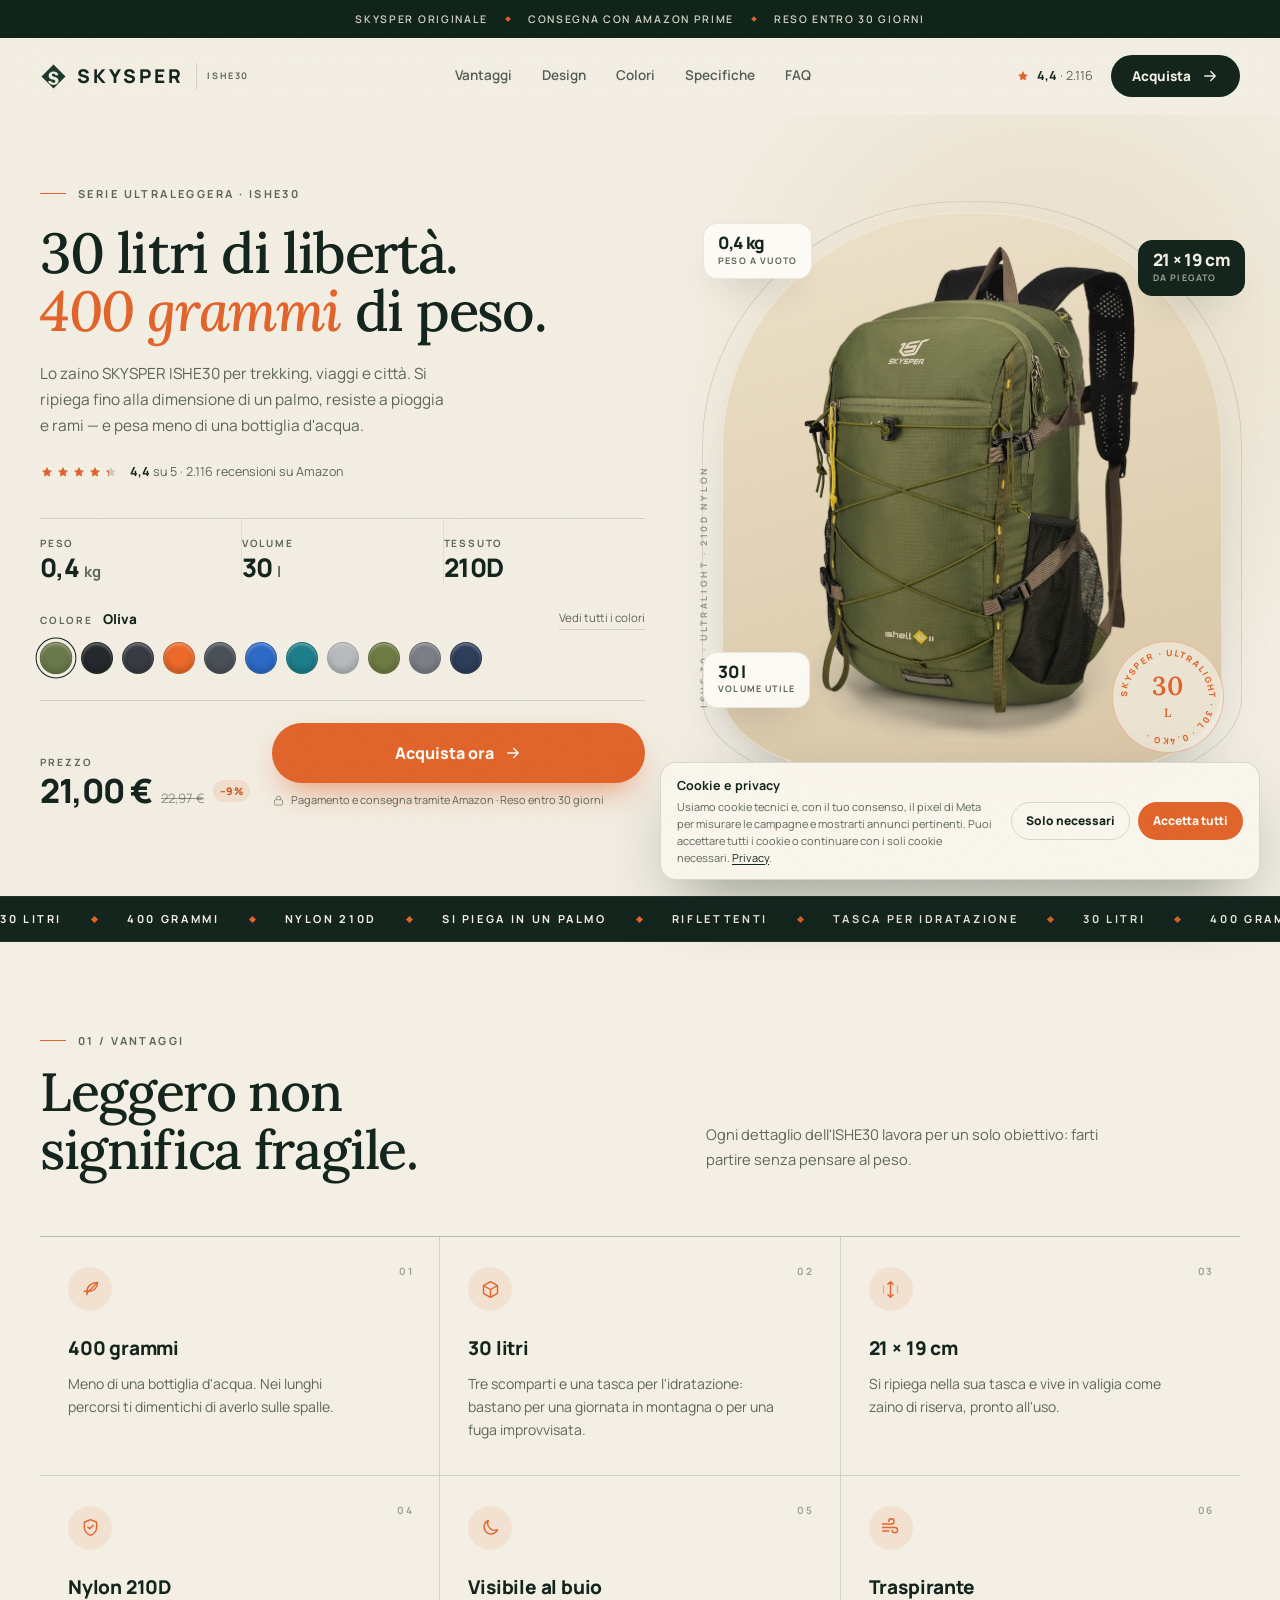
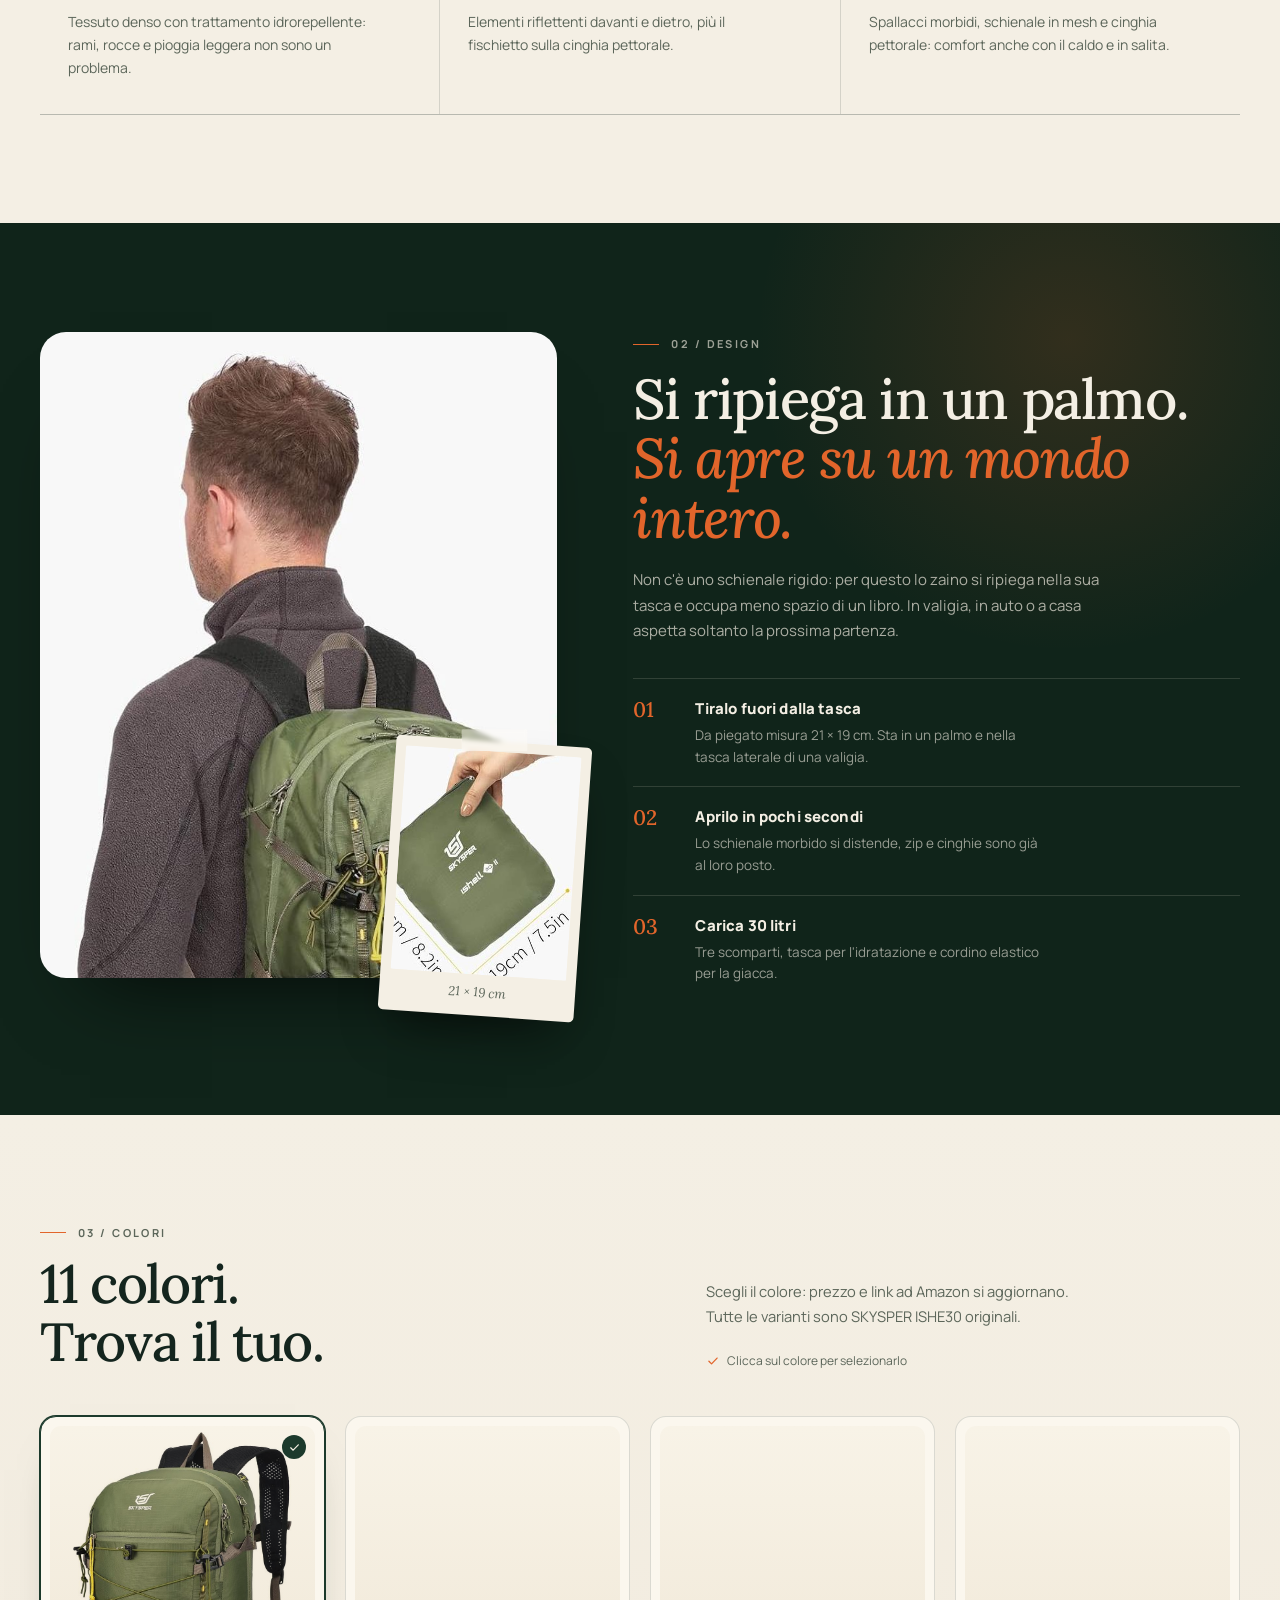
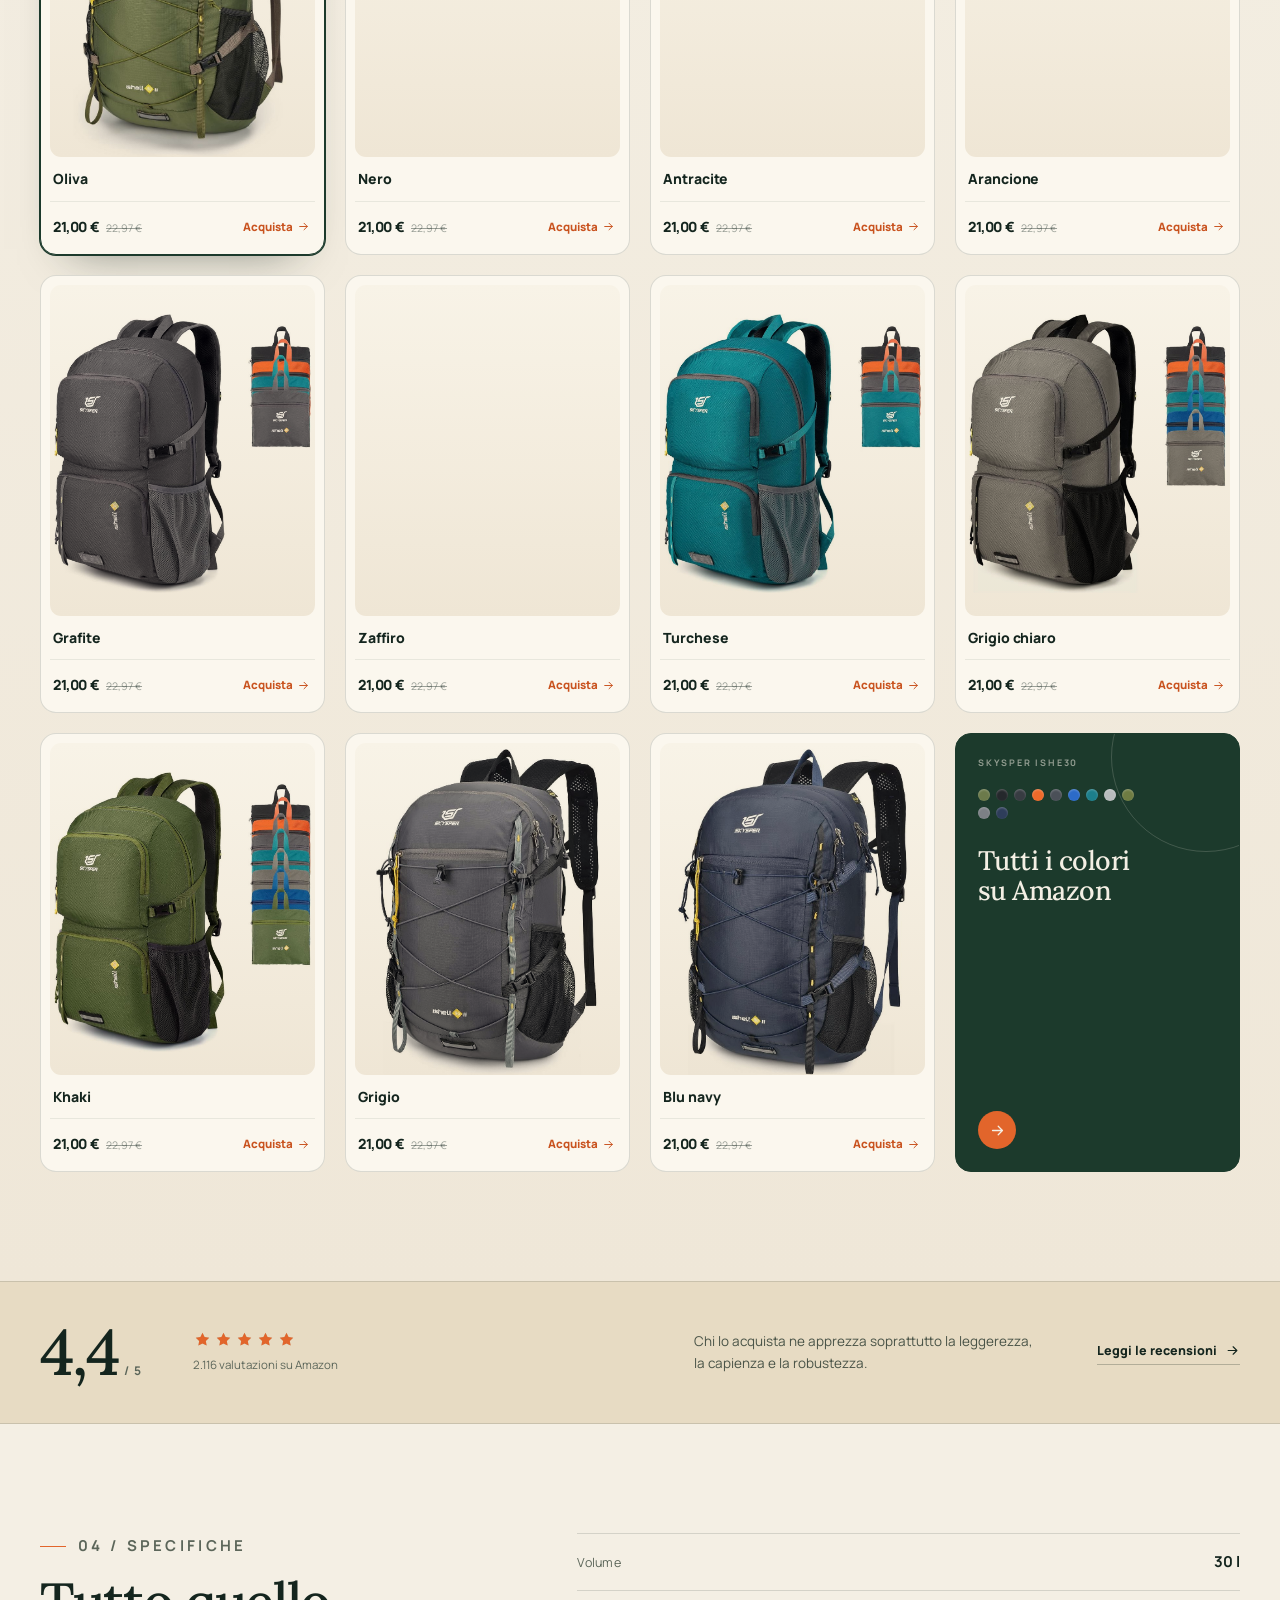
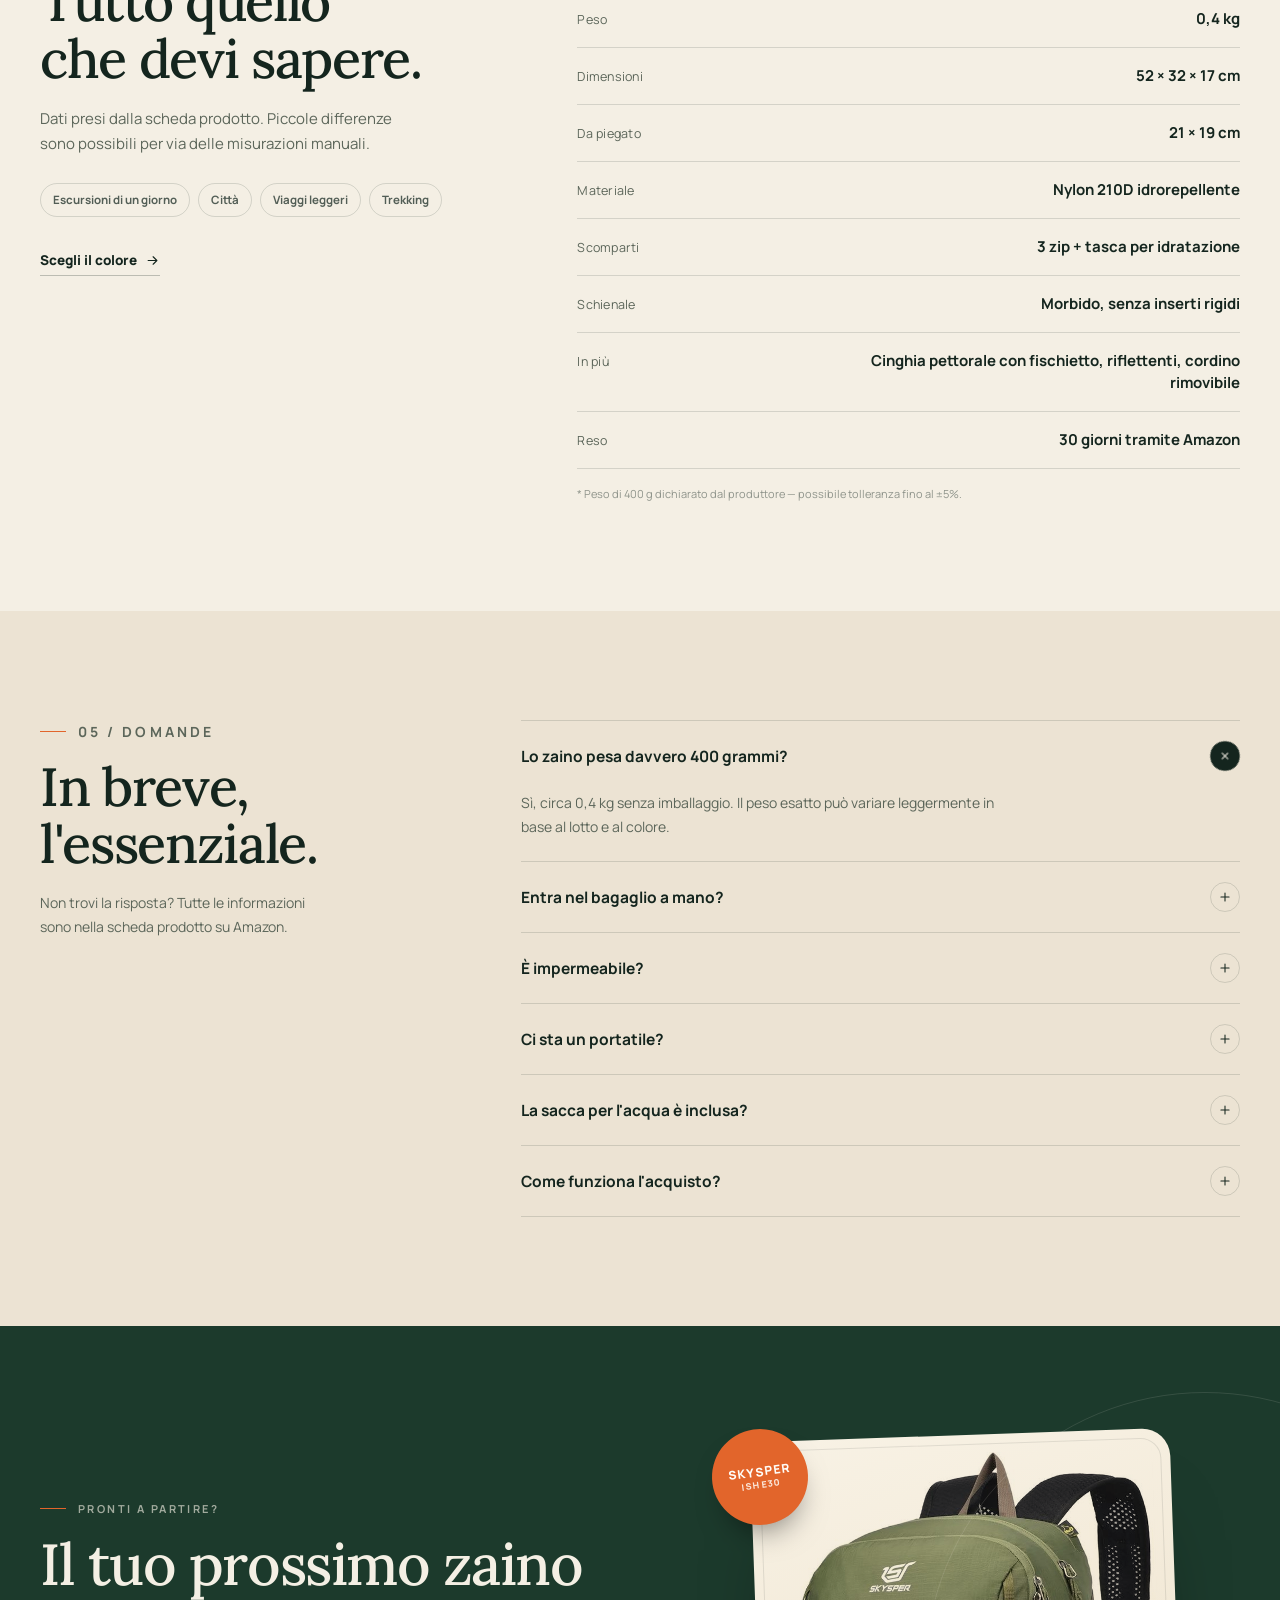
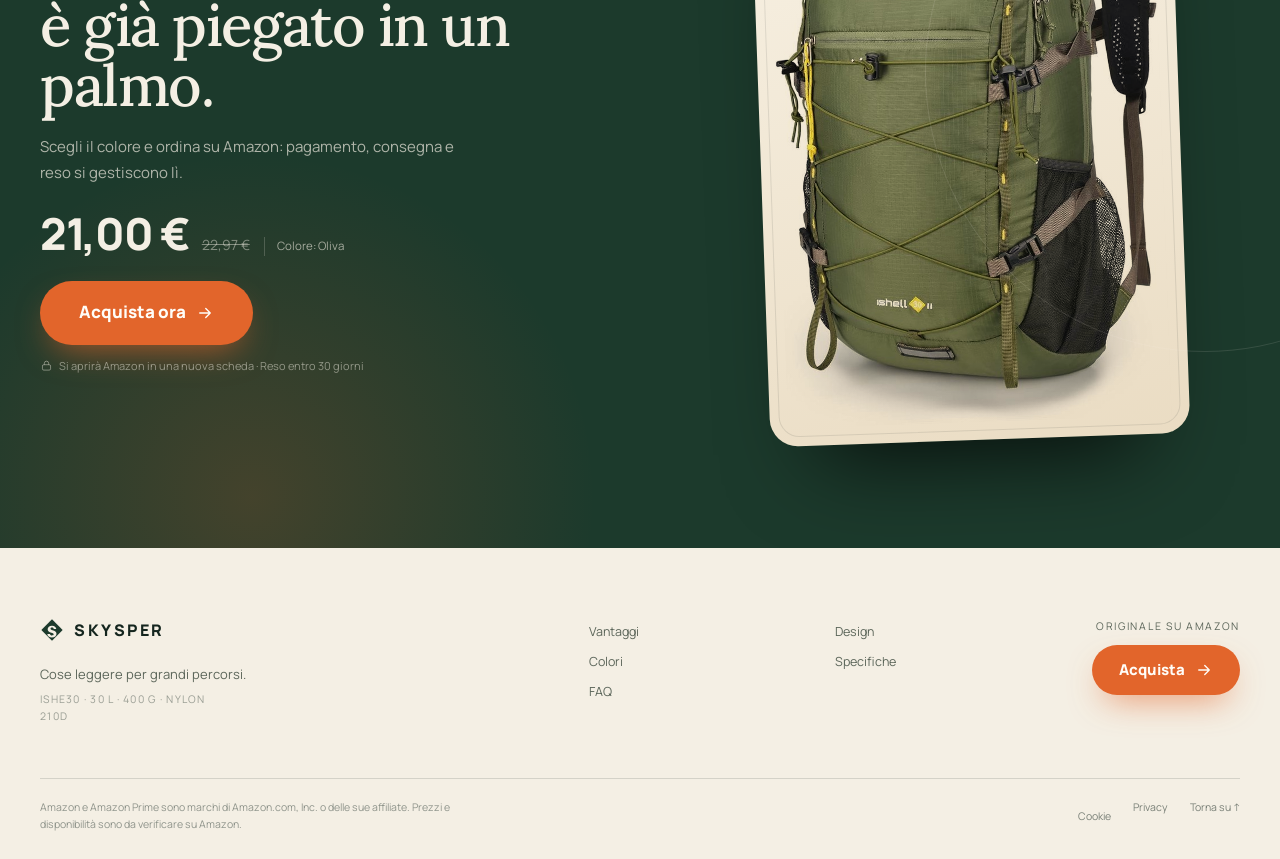
==== commit a6cb49f4: "Add files via upload" ====
--- a/index.html
+++ b/index.html
@@ -2,254 +2,649 @@
 <html lang="it">
 <head>
 <meta charset="utf-8">
-<meta name="viewport" content="width=device-width, initial-scale=1, viewport-fit=cover">
-<title>Portolano – Atlante dei luoghi di mare per video di viaggio</title>
-<meta name="description" content="Un atlante in stile portolano con otto luoghi di mare e di costa per creator di viaggio e tour operator: coordinate, luce e stagione migliori per ogni tavola.">
-<link rel="preconnect" href="https://fonts.googleapis.com">
-<link rel="preconnect" href="https://fonts.gstatic.com" crossorigin>
-<link href="https://fonts.googleapis.com/css2?family=IM+Fell+English+SC&family=IM+Fell+English:ital@0;1&family=Lora:wght@400;500;600&display=swap" rel="stylesheet">
-<style>
-:root{--bg:#f2e7cf;--bg2:#e8d8b6;--card:#f8f0dc;--ink:#3a2a1c;--muted:#6b5640;--red:#b3322a;--blue:#1f5f7a;--sea:#d5e6e4;--land:#ecdcb7;--line:#cdb88f;--on-red:#fff;
-box-sizing:border-box;padding-top:env(safe-area-inset-top,0px);padding-bottom:env(safe-area-inset-bottom,0px)}
-@media (prefers-color-scheme:dark){:root:not([data-theme="light"]){--bg:#1a1710;--bg2:#231f15;--card:#26211a;--ink:#ecdfc3;--muted:#bfae8c;--red:#ff8272;--blue:#86c8e0;--sea:#15323a;--land:#3b3221;--line:#43391f;--on-red:#2a0a06;color-scheme:dark}}
-:root[data-theme="dark"]{--bg:#1a1710;--bg2:#231f15;--card:#26211a;--ink:#ecdfc3;--muted:#bfae8c;--red:#ff8272;--blue:#86c8e0;--sea:#15323a;--land:#3b3221;--line:#43391f;--on-red:#2a0a06;color-scheme:dark}
-html{scroll-padding-top:env(safe-area-inset-top,0px);scroll-behavior:smooth}
-*,*::before,*::after{box-sizing:border-box}
-body{margin:0;background-color:var(--bg);background-image:radial-gradient(ellipse at 50% -10%,rgba(255,255,255,.35),transparent 60%),radial-gradient(circle at 100% 100%,rgba(150,110,60,.16),transparent 55%);color:var(--ink);font:400 17px/1.65 Lora,Georgia,serif}
-h1,h2,h3{font-family:"IM Fell English SC","IM Fell English",Georgia,serif;font-weight:400;margin:0;line-height:1.1;letter-spacing:.01em}
-a{color:inherit}
-:focus-visible{outline:3px solid var(--red);outline-offset:3px}
-.wrap{max-width:1140px;margin:0 auto;padding:0 22px}
-.top{display:flex;justify-content:space-between;align-items:center;gap:14px;flex-wrap:wrap;padding:22px 0;border-bottom:1px solid var(--ink)}
-.logo{font:400 1.9rem "IM Fell English SC",serif;text-decoration:none;display:flex;align-items:center;gap:10px}
-.logo svg{width:30px;height:30px;color:var(--red)}
-.top nav{display:flex;gap:22px;flex-wrap:wrap}
-.top nav a{text-decoration:none;font:italic 1.1rem "IM Fell English",serif;color:var(--muted)}
-.top nav a:hover{color:var(--red)}
-.btn{display:inline-block;background:var(--ink);color:var(--bg);border:1px solid var(--ink);padding:13px 26px;font:500 1rem Lora,serif;text-decoration:none;cursor:pointer;letter-spacing:.02em}
-.btn:hover{background:var(--red);border-color:var(--red);color:var(--on-red)}
-.btn.o{background:transparent;color:var(--ink)}
-.btn.o:hover{background:var(--ink);border-color:var(--ink);color:var(--bg)}
-.row{display:flex;gap:12px;flex-wrap:wrap;justify-content:center}
-.hero{position:relative;text-align:center;padding:60px 0 80px;overflow:hidden}
-#rh{position:absolute;left:50%;top:50%;width:1400px;max-width:none;transform:translate(-50%,-50%);opacity:.5;pointer-events:none}
-.hero>*:not(svg){position:relative}
-.hero .rose{width:84px;height:84px;color:var(--ink);margin:0 auto 14px;display:block;position:relative}
-.kick{font:italic 1.15rem "IM Fell English",serif;color:var(--red);margin-bottom:12px}
-.hero h1{font-family:"IM Fell English",serif;font-size:clamp(2.6rem,7vw,5.3rem);max-width:13em;margin:0 auto}
-.hero h1 i{color:var(--blue)}
-.hero p{max-width:35em;margin:22px auto 28px;color:var(--muted);font-size:1.1rem}
-section{padding:60px 0 10px}
-.h{text-align:center;max-width:38em;margin:0 auto 34px}
-.h h2{font-size:clamp(2rem,4.6vw,3.2rem)}
-.h h2::after{content:"";display:block;width:90px;height:8px;margin:14px auto 0;border-top:1px solid var(--ink);border-bottom:1px solid var(--ink)}
-.h p{color:var(--muted);margin:14px 0 0}
-.tav{display:grid;grid-template-columns:1.25fr 1fr;gap:40px;align-items:center;margin-bottom:34px;padding:26px;background:var(--card);border:1px solid var(--ink);box-shadow:inset 0 0 0 6px var(--card),inset 0 0 0 7px var(--ink)}
-.tav:nth-child(even) .map{order:2}
-.map{aspect-ratio:600/340;background:var(--sea);border:1px solid var(--ink);overflow:hidden}
-.map svg{display:block;width:100%;height:100%}
-.map .rh{stroke:var(--blue);stroke-width:.6;opacity:.3}
-.map .rr{stroke:var(--red);stroke-width:.6;opacity:.3}
-.map .w1{fill:none;stroke:var(--blue);stroke-width:.9;opacity:.8}
-.map .w2{fill:none;stroke:var(--blue);stroke-width:.8;opacity:.5}
-.map .w3{fill:none;stroke:var(--blue);stroke-width:.7;opacity:.3}
-.map .ld{fill:var(--land)}
-.map .hp{stroke:var(--ink);opacity:.35}
-.map .lo{fill:none;stroke:var(--ink);stroke-width:1.1;stroke-linejoin:round}
-.map .fr{fill:none;stroke:var(--ink);stroke-width:1.4}
-.map .fr2{fill:none;stroke:var(--ink);stroke-width:.6}
-.map .tk{stroke:var(--ink);stroke-width:.9}
-.map .tl{font:500 9.5px Lora,serif;fill:var(--ink)}
-.map .sb{stroke:var(--ink);stroke-width:1.6;fill:none}
-.map .nm{font:italic 17px "IM Fell English",serif;fill:var(--red);paint-order:stroke;stroke:var(--sea);stroke-width:4px;stroke-linejoin:round}
-.map .mk1{fill:none;stroke:var(--red);stroke-width:1.6}
-.map .mk2{fill:var(--red)}
-.tn{font:italic 1.1rem "IM Fell English",serif;color:var(--red);margin-bottom:4px}
-.txt h3{font-size:clamp(1.8rem,3.4vw,2.5rem)}
-.reg{color:var(--blue);font:italic 1.1rem "IM Fell English",serif;margin:4px 0 12px}
-.txt p{margin:0 0 16px;color:var(--muted)}
-.txt dl{margin:0;display:grid;grid-template-columns:auto 1fr;gap:4px 16px;border-top:1px solid var(--line);padding-top:12px;font-size:.95rem}
-.txt dt{font-style:italic;color:var(--red)}
-.txt dd{margin:0}
-.carta{border:1px solid var(--ink);background:var(--card);box-shadow:inset 0 0 0 6px var(--card),inset 0 0 0 7px var(--ink);padding:30px}
-.leg{display:grid;grid-template-columns:repeat(auto-fit,minmax(220px,1fr));gap:26px}
-.leg div{padding:6px 10px;border-left:1px solid var(--ink)}
-.leg b{font:italic 400 1.7rem "IM Fell English",serif;color:var(--red);display:block}
-.leg h3{font-size:1.35rem;margin-bottom:6px}
-.leg p{margin:0;color:var(--muted);font-size:.96rem}
-.srv{display:grid;grid-template-columns:repeat(auto-fit,minmax(260px,1fr));gap:26px}
-.srv div{border-top:3px double var(--ink);padding-top:16px}
-.srv b{font:italic 1.5rem "IM Fell English",serif;color:var(--red)}
-.srv h3{font-size:1.5rem;margin:4px 0 8px}
-.srv p{margin:0 0 10px;color:var(--muted)}
-.srv ul{margin:0;padding-left:20px}
-.cta{text-align:center;background:var(--ink);color:var(--bg);padding:60px 28px;position:relative;box-shadow:inset 0 0 0 7px var(--ink),inset 0 0 0 8px var(--bg)}
-.cta h2{font-family:"IM Fell English",serif;font-size:clamp(2rem,5vw,3.5rem)}
-.cta p{max-width:30em;margin:14px auto 24px;opacity:.9}
-.cta .btn{background:var(--red);border-color:var(--red);color:var(--on-red)}
-.cta .btn:hover{background:var(--bg);border-color:var(--bg);color:var(--ink)}
-footer{margin-top:80px;border-top:3px double var(--ink);padding:44px 0 40px;color:var(--muted);font-size:.95rem}
-.fg{display:grid;grid-template-columns:1.4fr 1fr 1fr;gap:30px}
-footer h4{font:400 1.2rem "IM Fell English SC",serif;color:var(--ink);margin:0 0 8px}
-footer a,footer .lnk{display:block;color:var(--muted);text-decoration:none;background:none;border:0;padding:3px 0;font:inherit;cursor:pointer;text-align:left}
-footer a:hover,footer .lnk:hover{color:var(--red);text-decoration:underline}
-address{font-style:normal}
-.fine{margin-top:26px;padding-top:18px;border-top:1px solid var(--line);font-size:.82rem}
-dialog{border:1px solid var(--ink);max-width:680px;width:calc(100% - 28px);padding:0;background:var(--card);color:var(--ink);box-shadow:8px 8px 0 rgba(58,42,28,.35)}
-dialog::backdrop{background:rgba(30,20,10,.6)}
-.dlg{padding:26px 28px;max-height:82vh;overflow:auto}
-.dlg h2{font-size:1.9rem;margin-bottom:4px}
-.dlg h3{font-size:1.2rem;margin:18px 0 4px;color:var(--red)}
-.dlg p{color:var(--muted);font-size:.95rem;margin:4px 0}
-.dlg table{width:100%;border-collapse:collapse;font-size:.88rem;margin-top:8px}
-.dlg th,.dlg td{text-align:left;border-bottom:1px solid var(--line);padding:7px 6px;color:var(--muted);vertical-align:top}
-.dlg th{color:var(--ink)}
-#cc{position:fixed;left:50%;bottom:calc(16px + env(safe-area-inset-bottom,0px));transform:translateX(-50%);z-index:50;width:min(760px,calc(100% - 28px));background:var(--card);color:var(--ink);border:1px solid var(--ink);box-shadow:inset 0 0 0 5px var(--card),inset 0 0 0 6px var(--ink),0 14px 40px rgba(40,25,10,.35);padding:26px 30px;display:none}
-#cc.show{display:block}
-#cc h2{font-size:1.4rem;margin-bottom:6px}
-#cc p{margin:0 0 14px;font-size:.92rem;line-height:1.5;color:var(--muted)}
-#cc .lk{display:inline;background:none;border:0;padding:0;font:inherit;text-decoration:underline;cursor:pointer;color:var(--red)}
-#cc .x{position:absolute;right:14px;top:10px;background:none;border:0;font-size:1.6rem;line-height:1;cursor:pointer;color:var(--ink);padding:4px 8px}
-#cc .btn{padding:10px 16px;font-size:.92rem}
-#cc .row{justify-content:flex-start;gap:8px}
-.prefs{display:none;margin-bottom:14px}
-.prefs.open{display:block}
-.prefs label{display:flex;gap:10px;padding:7px 0;border-top:1px solid var(--line);font-size:.9rem;color:var(--muted)}
-.prefs b{color:var(--ink)}
-.prefs input{margin-top:4px;width:18px;height:18px;accent-color:#b3322a}
-@media (max-width:860px){.tav,.fg{grid-template-columns:1fr}.tav:nth-child(even) .map{order:0}.tav{padding:18px;gap:22px}.top nav{display:none}#rh{width:900px}}
-@media (prefers-reduced-motion:reduce){html{scroll-behavior:auto}}
-</style>
+<meta name="viewport" content="width=device-width, initial-scale=1">
+<title>SKYSPER ISHE30 — zaino ultraleggero 30 L (400 g) | 11 colori</title>
+<meta name="description" content="Zaino ultraleggero SKYSPER ISHE30: 30 litri, 400 grammi, si ripiega fino a 21 × 19 cm. 11 colori, pagamento e consegna tramite Amazon.">
+<meta name="theme-color" content="#14251E">
+<meta property="og:type" content="product">
+<meta property="og:locale" content="it_IT">
+<meta property="og:title" content="SKYSPER ISHE30 — zaino ultraleggero 30 L, 400 g">
+<meta property="og:description" content="30 litri di libertà, 400 grammi di peso. Si ripiega in un palmo, resiste alla pioggia e ti segue ovunque. 11 colori.">
+<meta property="og:image" content="https://m.media-amazon.com/images/I/71l-2vybpkL._AC_SL1500_.jpg">
+
+<!-- ============================================================
+     FACEBOOK PIXEL
+     ID già inserito. Il pixel viene caricato SOLO dopo il
+     consenso dell'utente al banner cookie (GDPR).
+     Eventi: PageView, ViewContent e Lead sul pulsante «Acquista».
+     ============================================================ -->
+<meta name="fb-pixel-id" content="1136721175741481">
+
+<link rel="icon" href="assets/favicon.svg" type="image/svg+xml">
+<link rel="preload" href="assets/fonts/manrope-normal-latin.woff2" as="font" type="font/woff2" crossorigin>
+<link rel="preload" href="assets/fonts/lora-normal-latin.woff2" as="font" type="font/woff2" crossorigin>
+<link rel="preload" href="assets/fonts/lora-italic-latin.woff2" as="font" type="font/woff2" crossorigin>
+<link rel="stylesheet" href="assets/fonts/fonts.css">
+<script>document.documentElement.classList.add('js');</script>
+<link rel="stylesheet" href="css/styles.css">
+
+<!-- Facebook Pixel base code — init solo dopo il consenso -->
+<script>
+  (function () {
+    var meta = document.querySelector('meta[name="fb-pixel-id"]');
+    var id = meta && meta.getAttribute('content') ? meta.getAttribute('content').trim() : '';
+    var valid = /^\d{8,20}$/.test(id);
+    window.FB_PIXEL_ID = id;
+    window.skysperPixelLoaded = false;
+
+    window.skysperInitPixel = function () {
+      if (!valid || window.skysperPixelLoaded) return false;
+      window.skysperPixelLoaded = true;
+      !function(f,b,e,v,n,t,s){if(f.fbq)return;n=f.fbq=function(){n.callMethod?
+      n.callMethod.apply(n,arguments):n.queue.push(arguments)};if(!f._fbq)f._fbq=n;
+      n.push=n;n.loaded=!0;n.version='2.0';n.queue=[];t=b.createElement(e);t.async=!0;
+      t.src=v;s=b.getElementsByTagName(e)[0];s.parentNode.insertBefore(t,s)}(window,
+      document,'script','https://connect.facebook.net/en_US/fbevents.js');
+      fbq('init', id);
+      fbq('track', 'PageView');
+      return true;
+    };
+
+    if (!valid) {
+      console.warn('[Facebook Pixel] ID non valido in <meta name="fb-pixel-id">.');
+    }
+  })();
+</script>
+
+<script type="application/ld+json">
+{
+  "@context": "https://schema.org",
+  "@type": "Product",
+  "name": "SKYSPER ISHE30 zaino ultraleggero 30 L",
+  "image": [
+    "https://m.media-amazon.com/images/I/71l-2vybpkL._AC_SL1500_.jpg"
+  ],
+  "description": "Zaino pieghevole ultraleggero SKYSPER ISHE30 da 30 litri. Peso 400 g, nylon 210D, tre scomparti, tasca per idratazione, elementi riflettenti. Si ripiega fino a 21 × 19 cm.",
+  "brand": { "@type": "Brand", "name": "SKYSPER" },
+  "sku": "B0BKG6CGG6",
+  "offers": {
+    "@type": "AggregateOffer",
+    "priceCurrency": "EUR",
+    "lowPrice": "21.00",
+    "highPrice": "21.00",
+    "offerCount": "11",
+    "availability": "https://schema.org/InStock",
+    "url": "https://www.amazon.it/dp/B0BKG6CGG6/"
+  },
+  "aggregateRating": {
+    "@type": "AggregateRating",
+    "ratingValue": "4.4",
+    "reviewCount": "2116"
+  }
+}
+</script>
 </head>
 <body>
-<div class="wrap">
-  <header class="top">
-    <a class="logo" href="#top"><svg viewBox="0 0 32 32" fill="none" stroke="currentColor" stroke-width="1.6" aria-hidden="true"><circle cx="16" cy="16" r="13"/><path d="M16 2v28M2 16h28" stroke-width="1"/><path d="M16 5l3 8 8 3-8 3-3 8-3-8-8-3 8-3z" fill="currentColor"/></svg>Portolano</a>
-    <nav><a href="#atlante">Atlante</a><a href="#istruzioni">Istruzioni</a><a href="#operatori">Per gli operatori</a><a href="#contatti">Contatti</a></nav>
-  </header>
-
-  <main id="top">
-    <div class="hero">
-      <svg id="rh" viewBox="0 0 1400 700" fill="none" aria-hidden="true"></svg>
-      <svg class="rose" viewBox="0 0 100 100" fill="none" stroke="currentColor" aria-hidden="true"><circle cx="50" cy="50" r="46" stroke-width="1"/><circle cx="50" cy="50" r="38" stroke-width=".6"/><path d="M50 4l7 39 39 7-39 7-7 39-7-39-39-7 39-7z" stroke-width="1.2"/><path d="M50 4l7 39-7 7-7-7z" fill="#b3322a" stroke="none"/></svg>
-      <div class="kick">Atlante dei luoghi di mare · Edizione 2026</div>
-      <h1>Disegna la rotta verso il tuo <i>prossimo video</i>.</h1>
-      <p>Portolano è un atlante di otto luoghi di mare e di costa che stanno benissimo in verticale, con coordinate, luce e stagione per ogni tavola. Pensato per creator di viaggio e tour operator.</p>
-      <div class="row"><a class="btn" href="#atlante">Sfoglia l’atlante</a><a class="btn o" href="#operatori">Lavora con noi</a></div>
-    </div>
-
-    <section id="atlante" style="padding-top:20px">
-      <div class="h"><h2>L’atlante</h2><p>Otto tavole, ognuna con una mappa del luogo, un’idea per il primo fotogramma e il momento giusto per girare.</p></div>
-      <div id="tavole"></div>
-    </section>
-
-    <section id="istruzioni">
-      <div class="h"><h2>Istruzioni di bordo</h2><p>Quattro regole da tenere a portata di mano ogni volta che giri vicino all’acqua.</p></div>
-      <div class="carta"><div class="leg">
-        <div><b>I</b><h3>Arriva con la prima luce</h3><p>All’alba il mare è piatto e i colori sono morbidi. Anche il tramonto è un ottimo alleato.</p></div>
-        <div><b>II</b><h3>Leggi il mare</h3><p>Controlla vento, onde e maree prima di ogni ripresa. La sicurezza viene prima dell’inquadratura.</p></div>
-        <div><b>III</b><h3>Inquadra in 9:16</h3><p>Soggetto al centro e spazio in basso per i sottotitoli. Apri il video con un movimento.</p></div>
-        <div><b>IV</b><h3>Rispetta il luogo</h3><p>Niente ancore sulla posidonia, distanza dagli animali, accessi e permessi sempre verificati. Controlla le regole locali sui droni.</p></div>
-      </div></div>
-    </section>
-
-    <section id="operatori">
-      <div class="h"><h2>Per tour operator ed enti del turismo</h2><p>Aiutiamo chi gestisce una costa a trasformarla in contenuti che le persone salvano e condividono. Tre servizi, da scegliere in base alla stagione.</p></div>
-      <div class="srv">
-        <div><b>I</b><h3>Rilievo dei luoghi</h3><p>Mappiamo i punti migliori per girare.</p><ul><li>Luce, maree e affluenza</li><li>Note su accessi e permessi</li><li>Schede di una pagina per ogni luogo</li></ul></div>
-        <div><b>II</b><h3>Viaggi per creator</h3><p>Itinerari ospitati pensati per le riprese.</p><ul><li>Programmi con tempo per i ciak</li><li>Contenuti concordati in anticipo</li><li>Collaborazioni sempre dichiarate</li></ul></div>
-        <div><b>III</b><h3>Workshop per le guide</h3><p>Formiamo guide, skipper e staff.</p><ul><li>Basi di ripresa con lo smartphone</li><li>Ganci e sottotitoli</li><li>Una routine di pubblicazione sostenibile</li></ul></div>
-      </div>
-    </section>
-
-    <section id="contatti">
-      <div class="cta"><h2>Scrivici, rispondiamo in due giorni lavorativi.</h2><p>Raccontaci quale costa vuoi raccontare e quando. Ti rispondiamo con una proposta di rotta.</p><a class="btn" href="mailto:ciao@portolano.example">Scrivi a Portolano</a></div>
-    </section>
-  </main>
+<a class="skip-link" href="#main">Vai al contenuto</a>
+
+<svg class="svg-sprite" aria-hidden="true" focusable="false" xmlns="http://www.w3.org/2000/svg">
+  <symbol id="i-arrow" viewBox="0 0 24 24"><path d="M5 12h14M13 6l6 6-6 6" fill="none" stroke="currentColor" stroke-width="1.8" stroke-linecap="round" stroke-linejoin="round"/></symbol>
+  <symbol id="i-check" viewBox="0 0 24 24"><path d="M5 12.5l4.5 4.5L19 7" fill="none" stroke="currentColor" stroke-width="2.2" stroke-linecap="round" stroke-linejoin="round"/></symbol>
+  <symbol id="i-lock" viewBox="0 0 24 24"><rect x="4.5" y="10.5" width="15" height="10" rx="2.5" fill="none" stroke="currentColor" stroke-width="1.6"/><path d="M8 10.5V8a4 4 0 0 1 8 0v2.5" fill="none" stroke="currentColor" stroke-width="1.6"/></symbol>
+  <symbol id="i-star" viewBox="0 0 24 24"><path d="M12 3.6l2.6 5.3 5.9.9-4.3 4.1 1 5.8-5.2-2.7-5.2 2.7 1-5.8L3.5 9.8l5.9-.9L12 3.6z" fill="currentColor"/></symbol>
+  <symbol id="i-feather" viewBox="0 0 24 24"><path d="M20 4c-6.5 0-12 4-12 10v4M20 4c0 6-4 10-10 10H5" fill="none" stroke="currentColor" stroke-width="1.6" stroke-linecap="round" stroke-linejoin="round"/><path d="M20 4L8 16" fill="none" stroke="currentColor" stroke-width="1.6" stroke-linecap="round"/></symbol>
+  <symbol id="i-box" viewBox="0 0 24 24"><path d="M4 7.5L12 3l8 4.5v9L12 21l-8-4.5v-9z" fill="none" stroke="currentColor" stroke-width="1.6" stroke-linejoin="round"/><path d="M4 7.5L12 12l8-4.5M12 12v9" fill="none" stroke="currentColor" stroke-width="1.6" stroke-linejoin="round"/></symbol>
+  <symbol id="i-fold" viewBox="0 0 24 24"><path d="M12 3v18M12 3l-3 3M12 3l3 3M12 21l-3-3M12 21l3-3" fill="none" stroke="currentColor" stroke-width="1.6" stroke-linecap="round" stroke-linejoin="round"/><path d="M4 8v8M20 8v8" fill="none" stroke="currentColor" stroke-width="1.4" stroke-linecap="round" opacity=".45"/></symbol>
+  <symbol id="i-shield" viewBox="0 0 24 24"><path d="M12 3l7 3v5.5c0 4.5-3 8-7 9.5-4-1.5-7-5-7-9.5V6l7-3z" fill="none" stroke="currentColor" stroke-width="1.6" stroke-linejoin="round"/><path d="M9 11.5l2 2 4-4" fill="none" stroke="currentColor" stroke-width="1.6" stroke-linecap="round" stroke-linejoin="round"/></symbol>
+  <symbol id="i-moon" viewBox="0 0 24 24"><path d="M20 14.5A8 8 0 0 1 9.5 4 8 8 0 1 0 20 14.5z" fill="none" stroke="currentColor" stroke-width="1.6" stroke-linejoin="round"/></symbol>
+  <symbol id="i-wind" viewBox="0 0 24 24"><path d="M3 8h10a3 3 0 1 0-3-3M3 12h14a3 3 0 1 1-3 3M3 16h7" fill="none" stroke="currentColor" stroke-width="1.6" stroke-linecap="round"/></symbol>
+  <symbol id="i-plus" viewBox="0 0 24 24"><path d="M12 5v14M5 12h14" fill="none" stroke="currentColor" stroke-width="1.8" stroke-linecap="round"/></symbol>
+  <symbol id="i-truck" viewBox="0 0 24 24"><path d="M3 6h11v10H3zM14 9h4l3 3v4h-7z" fill="none" stroke="currentColor" stroke-width="1.6" stroke-linejoin="round"/><circle cx="7" cy="18" r="1.8" fill="none" stroke="currentColor" stroke-width="1.6"/><circle cx="17" cy="18" r="1.8" fill="none" stroke="currentColor" stroke-width="1.6"/></symbol>
+</svg>
+
+<div class="announce">
+  <div class="announce__inner">
+    <span>SKYSPER originale</span>
+    <i class="announce__dot" aria-hidden="true"></i>
+    <span>Consegna con Amazon Prime</span>
+    <i class="announce__dot" aria-hidden="true"></i>
+    <span>Reso entro 30 giorni</span>
+  </div>
 </div>
 
-<footer><div class="wrap">
-  <div class="fg">
-    <div><a class="logo" href="#top">Portolano</a>
-      <address style="margin-top:10px">Portolano Media S.r.l.<br>Via dei Cartografi 27, 2º piano<br>16126 Genova (GE), Italia<br>P. IVA IT01234567890<br>ciao@portolano.example · +39 010 555 0198</address></div>
-    <div><h4>Esplora</h4><a href="#atlante">Atlante</a><a href="#istruzioni">Istruzioni</a><a href="#operatori">Per gli operatori</a><a href="#contatti">Contatti</a></div>
-    <div><h4>Informazioni legali</h4><button class="lnk" data-open="privacy">Informativa sulla privacy</button><button class="lnk" data-open="cookies">Cookie Policy</button><button class="lnk" data-open="termini">Termini d’uso</button><button class="lnk" id="cc-reopen">Impostazioni cookie</button></div>
-  </div>
-  <p class="fine">© 2026 Portolano Media S.r.l. Le mappe sono disegnate con dati di pubblico dominio di Natural Earth. Le coordinate sono approssimative e fornite solo a scopo di ispirazione, non per la navigazione. Verifica regole locali, normativa sui droni e permessi prima di girare. TikTok è un marchio del rispettivo titolare; Portolano non è affiliato né approvato da TikTok.</p>
-</div></footer>
-
-<div id="cc" role="dialog" aria-labelledby="cc-t">
-  <button class="x" id="cc-x" aria-label="Chiudi e continua senza accettare">×</button>
-  <h2 id="cc-t">Preferenze sui cookie</h2>
-  <p>Usiamo cookie tecnici per far funzionare il sito. Con il tuo consenso usiamo anche cookie di analisi e di pubblicità, compresi quelli di Google. Puoi cambiare idea in qualsiasi momento. Chiudendo con la X continui senza accettare. Leggi la <button class="lk" data-open="cookies">Cookie Policy</button>.</p>
-  <div class="prefs" id="prefs">
-    <label><input type="checkbox" checked disabled><span><b>Tecnici.</b> Sicurezza e memorizzazione della tua scelta. Sempre attivi.</span></label>
-    <label><input type="checkbox" id="c-an"><span><b>Analisi.</b> Statistiche aggregate sulle visite, ad esempio Google Analytics.</span></label>
-    <label><input type="checkbox" id="c-ad"><span><b>Pubblicità.</b> Misurazione degli annunci e personalizzazione, ad esempio Google Ads.</span></label>
-  </div>
-  <div class="row">
-    <button class="btn" id="cc-all">Accetta tutti</button>
-    <button class="btn o" id="cc-none">Rifiuta non essenziali</button>
-    <button class="btn o" id="cc-cust">Personalizza</button>
-    <button class="btn" id="cc-save" style="display:none">Salva le scelte</button>
+<header class="site-header" id="siteHeader">
+  <div class="container header__inner">
+    <a class="logo" href="#top" aria-label="SKYSPER — torna su">
+      <svg class="logo__mark" viewBox="0 0 32 32" aria-hidden="true"><path d="M16 1.8 30.2 16 16 30.2 1.8 16 16 1.8Z" fill="currentColor"/><path d="M16 10.2c3.4 0 5.4 1.8 5.7 4.3h-3.4c-.2-1-1-1.7-2.3-1.7-1.2 0-2 .6-2 1.5 0 1 .9 1.4 2.7 1.9 3.2.9 5.3 2 5.3 4.9 0 3-2.5 4.9-6.1 4.9-3.6 0-5.9-1.9-6.2-4.6h3.5c.2 1.2 1.2 2 2.8 2 1.3 0 2.2-.6 2.2-1.6 0-1.1-1-1.5-3-2.1-3-.8-5-2-5-4.7 0-2.8 2.4-4.8 5.8-4.8Z" fill="#F4EFE4"/></svg>
+      <span class="logo__text">SKYSPER</span>
+      <span class="logo__sub">ISHE30</span>
+    </a>
+
+    <nav class="nav" aria-label="Navigazione principale">
+      <a href="#features">Vantaggi</a>
+      <a href="#design">Design</a>
+      <a href="#colors">Colori</a>
+      <a href="#specs">Specifiche</a>
+      <a href="#faq">FAQ</a>
+    </nav>
+
+    <div class="header__actions">
+      <a class="header__rating" href="https://www.amazon.it/dp/B0BKG6CGG6/#customerReviews" target="_blank" rel="noopener" aria-label="Valutazione 4,4 su 5 su Amazon">
+        <svg class="icon" aria-hidden="true"><use href="#i-star"/></svg>
+        <span><strong>4,4</strong> · 2.116</span>
+      </a>
+      <a class="btn btn--header js-buy" data-buy href="https://www.amazon.it/dp/B0BKG6CGG6/" target="_blank" rel="noopener">
+        Acquista <svg class="icon" aria-hidden="true"><use href="#i-arrow"/></svg>
+      </a>
+    </div>
+  </div>
+</header>
+
+<main id="main">
+  <section class="hero" id="top">
+    <div class="container hero__grid">
+      <div class="hero__copy">
+        <p class="kicker"><i aria-hidden="true"></i> Serie ultraleggera · ISHE30</p>
+        <h1 class="hero__title">30 litri di libertà.<br><em>400 grammi</em> di peso.</h1>
+        <p class="hero__lead">Lo zaino SKYSPER ISHE30 per trekking, viaggi e città. Si ripiega fino alla dimensione di un palmo, resiste a pioggia e rami — e pesa meno di una bottiglia d'acqua.</p>
+
+        <a class="rating" href="https://www.amazon.it/dp/B0BKG6CGG6/#customerReviews" target="_blank" rel="noopener">
+          <span class="stars" style="--rating:4.4" aria-hidden="true">
+            <span class="stars__base"><svg><use href="#i-star"/></svg><svg><use href="#i-star"/></svg><svg><use href="#i-star"/></svg><svg><use href="#i-star"/></svg><svg><use href="#i-star"/></svg></span>
+            <span class="stars__fill"><svg><use href="#i-star"/></svg><svg><use href="#i-star"/></svg><svg><use href="#i-star"/></svg><svg><use href="#i-star"/></svg><svg><use href="#i-star"/></svg></span>
+          </span>
+          <span class="rating__text"><strong>4,4</strong> su 5 · 2.116 recensioni su Amazon</span>
+        </a>
+      </div>
+
+      <div class="hero__details">
+        <dl class="hero__specs">
+          <div><dt>Peso</dt><dd>0,4 <small>kg</small></dd></div>
+          <div><dt>Volume</dt><dd>30 <small>l</small></dd></div>
+          <div><dt>Tessuto</dt><dd>210D</dd></div>
+        </dl>
+
+        <div class="picker">
+          <div class="picker__head">
+            <span class="label">Colore</span>
+            <span class="picker__name" id="colorName">Oliva</span>
+            <a class="picker__all" href="#colors">Vedi tutti i colori</a>
+          </div>
+          <div class="swatches" id="swatches" role="group" aria-label="Scegli il colore dello zaino"></div>
+        </div>
+
+        <div class="buy" id="heroBuy">
+          <div class="buy__prices">
+            <span class="label">Prezzo</span>
+            <div class="buy__amount">
+              <span id="priceNow">21,00 €</span>
+              <s id="priceOld">22,97 €</s>
+              <span class="save" id="priceSave">−9%</span>
+            </div>
+          </div>
+          <div class="buy__action">
+            <a class="btn btn--buy btn--lg js-buy" data-buy href="https://www.amazon.it/dp/B0BKG6CGG6/" target="_blank" rel="noopener">
+              Acquista ora <svg class="icon" aria-hidden="true"><use href="#i-arrow"/></svg>
+            </a>
+            <p class="buy__note"><svg class="icon" aria-hidden="true"><use href="#i-lock"/></svg> Pagamento e consegna tramite Amazon · Reso entro 30 giorni</p>
+          </div>
+        </div>
+      </div>
+
+      <div class="hero__visual">
+        <div class="hero__arch" aria-hidden="true"></div>
+        <div class="hero__ring" aria-hidden="true"></div>
+        <img class="hero__img" id="heroImage" src="assets/colors/B0BKG6CGG6.jpg" alt="Zaino SKYSPER ISHE30 da 30 litri, colore oliva" width="675" height="1000" fetchpriority="high">
+        <div class="chip chip--weight"><b>0,4 kg</b><span>peso a vuoto</span></div>
+        <div class="chip chip--volume"><b>30 l</b><span>volume utile</span></div>
+        <div class="chip chip--fold"><b>21 × 19 cm</b><span>da piegato</span></div>
+        <div class="stamp" aria-hidden="true">
+          <svg viewBox="0 0 120 120">
+            <defs><path id="stampPath" d="M60,60 m-44,0 a44,44 0 1,1 88,0 a44,44 0 1,1 -88,0"/></defs>
+            <text><textPath href="#stampPath" startOffset="0">SKYSPER · ULTRALIGHT · 30L · 0.4KG · </textPath></text>
+          </svg>
+          <span>30<br><small>L</small></span>
+        </div>
+        <p class="hero__caption">ISHE 30 · ULTRALIGHT · 210D NYLON</p>
+      </div>
+    </div>
+  </section>
+
+  <div class="marquee" aria-hidden="true">
+    <div class="marquee__track">
+      <div class="marquee__group">
+        <span>30 litri</span><i></i><span>400 grammi</span><i></i><span>nylon 210D</span><i></i><span>si piega in un palmo</span><i></i><span>riflettenti</span><i></i><span>tasca per idratazione</span><i></i>
+      </div>
+      <div class="marquee__group">
+        <span>30 litri</span><i></i><span>400 grammi</span><i></i><span>nylon 210D</span><i></i><span>si piega in un palmo</span><i></i><span>riflettenti</span><i></i><span>tasca per idratazione</span><i></i>
+      </div>
+    </div>
+  </div>
+
+  <section class="section features" id="features">
+    <div class="container">
+      <div class="section-head" data-reveal>
+        <div>
+          <p class="kicker"><i aria-hidden="true"></i> 01 / Vantaggi</p>
+          <h2>Leggero non<br>significa fragile.</h2>
+        </div>
+        <p class="section-head__lead">Ogni dettaglio dell'ISHE30 lavora per un solo obiettivo: farti partire senza pensare al peso.</p>
+      </div>
+
+      <div class="features__grid">
+        <article class="feature" data-reveal>
+          <span class="feature__num">01</span>
+          <span class="feature__icon"><svg class="icon" aria-hidden="true"><use href="#i-feather"/></svg></span>
+          <h3>400 grammi</h3>
+          <p>Meno di una bottiglia d'acqua. Nei lunghi percorsi ti dimentichi di averlo sulle spalle.</p>
+        </article>
+        <article class="feature" data-reveal>
+          <span class="feature__num">02</span>
+          <span class="feature__icon"><svg class="icon" aria-hidden="true"><use href="#i-box"/></svg></span>
+          <h3>30 litri</h3>
+          <p>Tre scomparti e una tasca per l'idratazione: bastano per una giornata in montagna o per una fuga improvvisata.</p>
+        </article>
+        <article class="feature" data-reveal>
+          <span class="feature__num">03</span>
+          <span class="feature__icon"><svg class="icon" aria-hidden="true"><use href="#i-fold"/></svg></span>
+          <h3>21 × 19 cm</h3>
+          <p>Si ripiega nella sua tasca e vive in valigia come zaino di riserva, pronto all'uso.</p>
+        </article>
+        <article class="feature" data-reveal>
+          <span class="feature__num">04</span>
+          <span class="feature__icon"><svg class="icon" aria-hidden="true"><use href="#i-shield"/></svg></span>
+          <h3>Nylon 210D</h3>
+          <p>Tessuto denso con trattamento idrorepellente: rami, rocce e pioggia leggera non sono un problema.</p>
+        </article>
+        <article class="feature" data-reveal>
+          <span class="feature__num">05</span>
+          <span class="feature__icon"><svg class="icon" aria-hidden="true"><use href="#i-moon"/></svg></span>
+          <h3>Visibile al buio</h3>
+          <p>Elementi riflettenti davanti e dietro, più il fischietto sulla cinghia pettorale.</p>
+        </article>
+        <article class="feature" data-reveal>
+          <span class="feature__num">06</span>
+          <span class="feature__icon"><svg class="icon" aria-hidden="true"><use href="#i-wind"/></svg></span>
+          <h3>Traspirante</h3>
+          <p>Spallacci morbidi, schienale in mesh e cinghia pettorale: comfort anche con il caldo e in salita.</p>
+        </article>
+      </div>
+    </div>
+  </section>
+
+  <section class="fold" id="design">
+    <div class="container fold__grid">
+      <div class="fold__media" data-reveal>
+        <img class="fold__photo" src="assets/img/lifestyle-wear.jpg" alt="Uomo con felpa grigia e zaino SKYSPER ISHE30 colore oliva" width="714" height="1145" loading="lazy" decoding="async">
+        <figure class="fold__polaroid">
+          <img src="assets/img/folded-crop.jpg" alt="Zaino SKYSPER piegato in una mano, dimensioni 21 × 19 centimetri" width="330" height="420" loading="lazy" decoding="async">
+          <figcaption>21 × 19 cm</figcaption>
+        </figure>
+      </div>
+
+      <div class="fold__copy" data-reveal>
+        <p class="kicker kicker--light"><i aria-hidden="true"></i> 02 / Design</p>
+        <h2>Si ripiega in un palmo.<br><em>Si apre su un mondo intero.</em></h2>
+        <p class="fold__lead">Non c'è uno schienale rigido: per questo lo zaino si ripiega nella sua tasca e occupa meno spazio di un libro. In valigia, in auto o a casa aspetta soltanto la prossima partenza.</p>
+
+        <div class="fold__steps">
+          <div class="fold__step">
+            <b>01</b>
+            <div><h3>Tiralo fuori dalla tasca</h3><p>Da piegato misura 21 × 19 cm. Sta in un palmo e nella tasca laterale di una valigia.</p></div>
+          </div>
+          <div class="fold__step">
+            <b>02</b>
+            <div><h3>Aprilo in pochi secondi</h3><p>Lo schienale morbido si distende, zip e cinghie sono già al loro posto.</p></div>
+          </div>
+          <div class="fold__step">
+            <b>03</b>
+            <div><h3>Carica 30 litri</h3><p>Tre scomparti, tasca per l'idratazione e cordino elastico per la giacca.</p></div>
+          </div>
+        </div>
+      </div>
+    </div>
+  </section>
+
+  <section class="section colors" id="colors">
+    <div class="container">
+      <div class="section-head section-head--colors" data-reveal>
+        <div>
+          <p class="kicker"><i aria-hidden="true"></i> 03 / Colori</p>
+          <h2>11 colori.<br>Trova il tuo.</h2>
+        </div>
+        <div>
+          <p class="section-head__lead">Scegli il colore: prezzo e link ad Amazon si aggiornano. Tutte le varianti sono SKYSPER ISHE30 originali.</p>
+          <p class="colors__hint"><svg class="icon" aria-hidden="true"><use href="#i-check"/></svg> Clicca sul colore per selezionarlo</p>
+        </div>
+      </div>
+
+      <div class="colors__grid" id="colorsGrid">
+                <article class="color-card" data-asin="B0BKG6CGG6" data-name="Oliva" data-price="21.00" data-old="22.97" data-image="assets/colors/B0BKG6CGG6.jpg" data-swatch="#6C7A4B" data-default="true">
+          <button class="color-card__pick" type="button" aria-pressed="false" aria-label="Scegli il colore Oliva">
+            <span class="color-card__media">
+              <img src="assets/colors/B0BKG6CGG6.jpg" alt="Zaino SKYSPER ISHE30 30 L, colore oliva" width="700" height="1000" loading="lazy" decoding="async">
+            </span>
+            <span class="color-card__name">Oliva</span>
+          </button>
+          <span class="color-card__check" aria-hidden="true"><svg class="icon"><use href="#i-check"/></svg></span>
+          <div class="color-card__foot">
+            <span class="color-card__prices"><b>21,00 €</b><s>22,97 €</s></span>
+            <a class="color-card__buy js-buy" href="https://www.amazon.it/dp/B0BKG6CGG6/" target="_blank" rel="noopener">Acquista <svg class="icon" aria-hidden="true"><use href="#i-arrow"/></svg></a>
+          </div>
+        </article>
+        <article class="color-card" data-asin="B0BKG7X9NM" data-name="Nero" data-price="21.00" data-old="22.97" data-image="assets/colors/B0BKG7X9NM.jpg" data-swatch="#25282C">
+          <button class="color-card__pick" type="button" aria-pressed="false" aria-label="Scegli il colore Nero">
+            <span class="color-card__media">
+              <img src="assets/colors/B0BKG7X9NM.jpg" alt="Zaino SKYSPER ISHE30 30 L, colore nero" width="700" height="1000" loading="lazy" decoding="async">
+            </span>
+            <span class="color-card__name">Nero</span>
+          </button>
+          <span class="color-card__check" aria-hidden="true"><svg class="icon"><use href="#i-check"/></svg></span>
+          <div class="color-card__foot">
+            <span class="color-card__prices"><b>21,00 €</b><s>22,97 €</s></span>
+            <a class="color-card__buy js-buy" href="https://www.amazon.it/dp/B0BKG7X9NM/" target="_blank" rel="noopener">Acquista <svg class="icon" aria-hidden="true"><use href="#i-arrow"/></svg></a>
+          </div>
+        </article>
+        <article class="color-card" data-asin="B0B9XVV9MS" data-name="Antracite" data-price="21.00" data-old="22.97" data-image="assets/colors/B0B9XVV9MS.jpg" data-swatch="#383C42">
+          <button class="color-card__pick" type="button" aria-pressed="false" aria-label="Scegli il colore Antracite">
+            <span class="color-card__media">
+              <img src="assets/colors/B0B9XVV9MS.jpg" alt="Zaino SKYSPER ISHE30 30 L, colore antracite" width="700" height="1000" loading="lazy" decoding="async">
+            </span>
+            <span class="color-card__name">Antracite</span>
+          </button>
+          <span class="color-card__check" aria-hidden="true"><svg class="icon"><use href="#i-check"/></svg></span>
+          <div class="color-card__foot">
+            <span class="color-card__prices"><b>21,00 €</b><s>22,97 €</s></span>
+            <a class="color-card__buy js-buy" href="https://www.amazon.it/dp/B0B9XVV9MS/" target="_blank" rel="noopener">Acquista <svg class="icon" aria-hidden="true"><use href="#i-arrow"/></svg></a>
+          </div>
+        </article>
+        <article class="color-card" data-asin="B0B9XRJWBW" data-name="Arancione" data-price="21.00" data-old="22.97" data-image="assets/colors/B0B9XRJWBW.jpg" data-swatch="#EE6A2A">
+          <button class="color-card__pick" type="button" aria-pressed="false" aria-label="Scegli il colore Arancione">
+            <span class="color-card__media">
+              <img src="assets/colors/B0B9XRJWBW.jpg" alt="Zaino SKYSPER ISHE30 30 L, colore arancione" width="700" height="1000" loading="lazy" decoding="async">
+            </span>
+            <span class="color-card__name">Arancione</span>
+          </button>
+          <span class="color-card__check" aria-hidden="true"><svg class="icon"><use href="#i-check"/></svg></span>
+          <div class="color-card__foot">
+            <span class="color-card__prices"><b>21,00 €</b><s>22,97 €</s></span>
+            <a class="color-card__buy js-buy" href="https://www.amazon.it/dp/B0B9XRJWBW/" target="_blank" rel="noopener">Acquista <svg class="icon" aria-hidden="true"><use href="#i-arrow"/></svg></a>
+          </div>
+        </article>
+        <article class="color-card" data-asin="B0B9XV3CTK" data-name="Grafite" data-price="21.00" data-old="22.97" data-image="assets/colors/B0B9XV3CTK.jpg" data-swatch="#4B5058">
+          <button class="color-card__pick" type="button" aria-pressed="false" aria-label="Scegli il colore Grafite">
+            <span class="color-card__media">
+              <img src="assets/colors/B0B9XV3CTK.jpg" alt="Zaino SKYSPER ISHE30 30 L, colore grafite" width="700" height="1000" loading="lazy" decoding="async">
+            </span>
+            <span class="color-card__name">Grafite</span>
+          </button>
+          <span class="color-card__check" aria-hidden="true"><svg class="icon"><use href="#i-check"/></svg></span>
+          <div class="color-card__foot">
+            <span class="color-card__prices"><b>21,00 €</b><s>22,97 €</s></span>
+            <a class="color-card__buy js-buy" href="https://www.amazon.it/dp/B0B9XV3CTK/" target="_blank" rel="noopener">Acquista <svg class="icon" aria-hidden="true"><use href="#i-arrow"/></svg></a>
+          </div>
+        </article>
+        <article class="color-card" data-asin="B0BY1BTK9V" data-name="Zaffiro" data-price="21.00" data-old="22.97" data-image="assets/colors/B0BY1BTK9V.jpg" data-swatch="#2C6BC9">
+          <button class="color-card__pick" type="button" aria-pressed="false" aria-label="Scegli il colore Zaffiro">
+            <span class="color-card__media">
+              <img src="assets/colors/B0BY1BTK9V.jpg" alt="Zaino SKYSPER ISHE30 30 L, colore zaffiro" width="700" height="1000" loading="lazy" decoding="async">
+            </span>
+            <span class="color-card__name">Zaffiro</span>
+          </button>
+          <span class="color-card__check" aria-hidden="true"><svg class="icon"><use href="#i-check"/></svg></span>
+          <div class="color-card__foot">
+            <span class="color-card__prices"><b>21,00 €</b><s>22,97 €</s></span>
+            <a class="color-card__buy js-buy" href="https://www.amazon.it/dp/B0BY1BTK9V/" target="_blank" rel="noopener">Acquista <svg class="icon" aria-hidden="true"><use href="#i-arrow"/></svg></a>
+          </div>
+        </article>
+        <article class="color-card" data-asin="B0B9XQR3Q3" data-name="Turchese" data-price="21.00" data-old="22.97" data-image="assets/colors/B0B9XQR3Q3.jpg" data-swatch="#1D7F8C">
+          <button class="color-card__pick" type="button" aria-pressed="false" aria-label="Scegli il colore Turchese">
+            <span class="color-card__media">
+              <img src="assets/colors/B0B9XQR3Q3.jpg" alt="Zaino SKYSPER ISHE30 30 L, colore turchese" width="700" height="1000" loading="lazy" decoding="async">
+            </span>
+            <span class="color-card__name">Turchese</span>
+          </button>
+          <span class="color-card__check" aria-hidden="true"><svg class="icon"><use href="#i-check"/></svg></span>
+          <div class="color-card__foot">
+            <span class="color-card__prices"><b>21,00 €</b><s>22,97 €</s></span>
+            <a class="color-card__buy js-buy" href="https://www.amazon.it/dp/B0B9XQR3Q3/" target="_blank" rel="noopener">Acquista <svg class="icon" aria-hidden="true"><use href="#i-arrow"/></svg></a>
+          </div>
+        </article>
+        <article class="color-card" data-asin="B0BY1HF7SN" data-name="Grigio chiaro" data-price="21.00" data-old="22.97" data-image="assets/colors/B0BY1HF7SN.jpg" data-swatch="#B9BCBE">
+          <button class="color-card__pick" type="button" aria-pressed="false" aria-label="Scegli il colore Grigio chiaro">
+            <span class="color-card__media">
+              <img src="assets/colors/B0BY1HF7SN.jpg" alt="Zaino SKYSPER ISHE30 30 L, colore grigio chiaro" width="700" height="1000" loading="lazy" decoding="async">
+            </span>
+            <span class="color-card__name">Grigio chiaro</span>
+          </button>
+          <span class="color-card__check" aria-hidden="true"><svg class="icon"><use href="#i-check"/></svg></span>
+          <div class="color-card__foot">
+            <span class="color-card__prices"><b>21,00 €</b><s>22,97 €</s></span>
+            <a class="color-card__buy js-buy" href="https://www.amazon.it/dp/B0BY1HF7SN/" target="_blank" rel="noopener">Acquista <svg class="icon" aria-hidden="true"><use href="#i-arrow"/></svg></a>
+          </div>
+        </article>
+        <article class="color-card" data-asin="B0C6MF6VRL" data-name="Khaki" data-price="21.00" data-old="22.97" data-image="assets/colors/B0C6MF6VRL.jpg" data-swatch="#6F7C43">
+          <button class="color-card__pick" type="button" aria-pressed="false" aria-label="Scegli il colore Khaki">
+            <span class="color-card__media">
+              <img src="assets/colors/B0C6MF6VRL.jpg" alt="Zaino SKYSPER ISHE30 30 L, colore khaki" width="700" height="1000" loading="lazy" decoding="async">
+            </span>
+            <span class="color-card__name">Khaki</span>
+          </button>
+          <span class="color-card__check" aria-hidden="true"><svg class="icon"><use href="#i-check"/></svg></span>
+          <div class="color-card__foot">
+            <span class="color-card__prices"><b>21,00 €</b><s>22,97 €</s></span>
+            <a class="color-card__buy js-buy" href="https://www.amazon.it/dp/B0C6MF6VRL/" target="_blank" rel="noopener">Acquista <svg class="icon" aria-hidden="true"><use href="#i-arrow"/></svg></a>
+          </div>
+        </article>
+        <article class="color-card" data-asin="B0BKG7HK4L" data-name="Grigio" data-price="21.00" data-old="22.97" data-image="assets/colors/B0BKG7HK4L.jpg" data-swatch="#7C8086">
+          <button class="color-card__pick" type="button" aria-pressed="false" aria-label="Scegli il colore Grigio">
+            <span class="color-card__media">
+              <img src="assets/colors/B0BKG7HK4L.jpg" alt="Zaino SKYSPER ISHE30 30 L, colore grigio" width="700" height="1000" loading="lazy" decoding="async">
+            </span>
+            <span class="color-card__name">Grigio</span>
+          </button>
+          <span class="color-card__check" aria-hidden="true"><svg class="icon"><use href="#i-check"/></svg></span>
+          <div class="color-card__foot">
+            <span class="color-card__prices"><b>21,00 €</b><s>22,97 €</s></span>
+            <a class="color-card__buy js-buy" href="https://www.amazon.it/dp/B0BKG7HK4L/" target="_blank" rel="noopener">Acquista <svg class="icon" aria-hidden="true"><use href="#i-arrow"/></svg></a>
+          </div>
+        </article>
+        <article class="color-card" data-asin="B0BKG5BWVP" data-name="Blu navy" data-price="21.00" data-old="22.97" data-image="assets/colors/B0BKG5BWVP.jpg" data-swatch="#2E3D5A">
+          <button class="color-card__pick" type="button" aria-pressed="false" aria-label="Scegli il colore Blu navy">
+            <span class="color-card__media">
+              <img src="assets/colors/B0BKG5BWVP.jpg" alt="Zaino SKYSPER ISHE30 30 L, colore blu navy" width="700" height="1000" loading="lazy" decoding="async">
+            </span>
+            <span class="color-card__name">Blu navy</span>
+          </button>
+          <span class="color-card__check" aria-hidden="true"><svg class="icon"><use href="#i-check"/></svg></span>
+          <div class="color-card__foot">
+            <span class="color-card__prices"><b>21,00 €</b><s>22,97 €</s></span>
+            <a class="color-card__buy js-buy" href="https://www.amazon.it/dp/B0BKG5BWVP/" target="_blank" rel="noopener">Acquista <svg class="icon" aria-hidden="true"><use href="#i-arrow"/></svg></a>
+          </div>
+        </article>
+
+        <a class="color-card color-card--cta" href="https://www.amazon.it/dp/B0BKG6CGG6/" target="_blank" rel="noopener">
+          <span class="cta-tile__eyebrow">SKYSPER ISHE30</span>
+          <span class="cta-tile__dots" aria-hidden="true">
+            <i style="--c:#6C7A4B"></i><i style="--c:#25282C"></i><i style="--c:#383C42"></i><i style="--c:#EE6A2A"></i><i style="--c:#4B5058"></i><i style="--c:#2C6BC9"></i><i style="--c:#1D7F8C"></i><i style="--c:#B9BCBE"></i><i style="--c:#6F7C43"></i><i style="--c:#7C8086"></i><i style="--c:#2E3D5A"></i>
+          </span>
+          <span class="cta-tile__title">Tutti i colori<br>su Amazon</span>
+          <span class="cta-tile__arrow"><svg class="icon" aria-hidden="true"><use href="#i-arrow"/></svg></span>
+        </a>
+      </div>
+    </div>
+  </section>
+
+  <section class="rating-band">
+    <div class="container rating-band__inner">
+      <div class="rating-band__score"><span>4,4</span><small>/ 5</small></div>
+      <div class="rating-band__meta">
+        <span class="stars stars--lg" style="--rating:4.4" aria-hidden="true">
+          <span class="stars__base"><svg><use href="#i-star"/></svg><svg><use href="#i-star"/></svg><svg><use href="#i-star"/></svg><svg><use href="#i-star"/></svg><svg><use href="#i-star"/></svg></span>
+          <span class="stars__fill"><svg><use href="#i-star"/></svg><svg><use href="#i-star"/></svg><svg><use href="#i-star"/></svg><svg><use href="#i-star"/></svg><svg><use href="#i-star"/></svg></span>
+        </span>
+        <p>2.116 valutazioni su Amazon</p>
+      </div>
+      <p class="rating-band__text">Chi lo acquista ne apprezza soprattutto la leggerezza, la capienza e la robustezza.</p>
+      <a class="text-link" href="https://www.amazon.it/dp/B0BKG6CGG6/#customerReviews" target="_blank" rel="noopener">Leggi le recensioni <svg class="icon" aria-hidden="true"><use href="#i-arrow"/></svg></a>
+    </div>
+  </section>
+
+  <section class="section specs" id="specs">
+    <div class="container specs__grid">
+      <div class="specs__intro" data-reveal>
+        <p class="kicker"><i aria-hidden="true"></i> 04 / Specifiche</p>
+        <h2>Tutto quello<br>che devi sapere.</h2>
+        <p>Dati presi dalla scheda prodotto. Piccole differenze sono possibili per via delle misurazioni manuali.</p>
+        <ul class="tag-list">
+          <li>Escursioni di un giorno</li>
+          <li>Città</li>
+          <li>Viaggi leggeri</li>
+          <li>Trekking</li>
+        </ul>
+        <a class="text-link" href="#colors">Scegli il colore <svg class="icon" aria-hidden="true"><use href="#i-arrow"/></svg></a>
+      </div>
+
+      <div class="specs__table" data-reveal>
+        <dl>
+          <div class="spec-row"><dt>Volume</dt><dd>30 l</dd></div>
+          <div class="spec-row"><dt>Peso</dt><dd>0,4 kg</dd></div>
+          <div class="spec-row"><dt>Dimensioni</dt><dd>52 × 32 × 17 cm</dd></div>
+          <div class="spec-row"><dt>Da piegato</dt><dd>21 × 19 cm</dd></div>
+          <div class="spec-row"><dt>Materiale</dt><dd>Nylon 210D idrorepellente</dd></div>
+          <div class="spec-row"><dt>Scomparti</dt><dd>3 zip + tasca per idratazione</dd></div>
+          <div class="spec-row"><dt>Schienale</dt><dd>Morbido, senza inserti rigidi</dd></div>
+          <div class="spec-row"><dt>In più</dt><dd>Cinghia pettorale con fischietto, riflettenti, cordino rimovibile</dd></div>
+          <div class="spec-row"><dt>Reso</dt><dd>30 giorni tramite Amazon</dd></div>
+        </dl>
+        <p class="specs__note">* Peso di 400 g dichiarato dal produttore — possibile tolleranza fino al ±5%.</p>
+      </div>
+    </div>
+  </section>
+
+  <section class="section faq" id="faq">
+    <div class="container faq__grid">
+      <div class="faq__intro" data-reveal>
+        <p class="kicker"><i aria-hidden="true"></i> 05 / Domande</p>
+        <h2>In breve,<br>l'essenziale.</h2>
+        <p>Non trovi la risposta? Tutte le informazioni sono nella scheda prodotto su Amazon.</p>
+      </div>
+
+      <div class="faq__list" data-reveal>
+        <details class="faq__item" open>
+          <summary><span>Lo zaino pesa davvero 400 grammi?</span><span class="faq__icon"><svg class="icon" aria-hidden="true"><use href="#i-plus"/></svg></span></summary>
+          <div class="faq__body"><p>Sì, circa 0,4 kg senza imballaggio. Il peso esatto può variare leggermente in base al lotto e al colore.</p></div>
+        </details>
+        <details class="faq__item">
+          <summary><span>Entra nel bagaglio a mano?</span><span class="faq__icon"><svg class="icon" aria-hidden="true"><use href="#i-plus"/></svg></span></summary>
+          <div class="faq__body"><p>Le dimensioni sono 52 × 32 × 17 cm, da piegato 21 × 19 cm. Prima del volo controlla le regole della tua compagnia aerea.</p></div>
+        </details>
+        <details class="faq__item">
+          <summary><span>È impermeabile?</span><span class="faq__icon"><svg class="icon" aria-hidden="true"><use href="#i-plus"/></svg></span></summary>
+          <div class="faq__body"><p>Il tessuto è idrorepellente: resiste a pioggia leggera e neve bagnata. Le cuciture non sono impermeabili, quindi per un temporale meglio una copertura antipioggia.</p></div>
+        </details>
+        <details class="faq__item">
+          <summary><span>Ci sta un portatile?</span><span class="faq__icon"><svg class="icon" aria-hidden="true"><use href="#i-plus"/></svg></span></summary>
+          <div class="faq__body"><p>Nello scomparto principale entra un portatile fino a 14 pollici, ma non c'è protezione rigida. Per l'elettronica meglio una custodia interna.</p></div>
+        </details>
+        <details class="faq__item">
+          <summary><span>La sacca per l'acqua è inclusa?</span><span class="faq__icon"><svg class="icon" aria-hidden="true"><use href="#i-plus"/></svg></span></summary>
+          <div class="faq__body"><p>No. La tasca e il passaggio per il tubo ci sono, ma la sacca va acquistata separatamente.</p></div>
+        </details>
+        <details class="faq__item">
+          <summary><span>Come funziona l'acquisto?</span><span class="faq__icon"><svg class="icon" aria-hidden="true"><use href="#i-plus"/></svg></span></summary>
+          <div class="faq__body"><p>Il pulsante «Acquista» porta alla pagina del prodotto su Amazon: lì si effettuano pagamento, consegna e reso. Il prezzo su questa pagina è indicativo (in EUR) e può cambiare su Amazon.</p></div>
+        </details>
+      </div>
+    </div>
+  </section>
+
+  <section class="final" id="buy">
+    <div class="container final__grid">
+      <div class="final__copy" data-reveal>
+        <p class="kicker kicker--light"><i aria-hidden="true"></i> Pronti a partire?</p>
+        <h2>Il tuo prossimo zaino è già piegato in un palmo.</h2>
+        <p class="final__lead">Scegli il colore e ordina su Amazon: pagamento, consegna e reso si gestiscono lì.</p>
+
+        <div class="final__price">
+          <strong id="finalPrice">21,00 €</strong>
+          <s id="finalOld">22,97 €</s>
+          <span class="final__color">Colore: <span id="finalColor">Oliva</span></span>
+        </div>
+
+        <a class="btn btn--buy btn--xl js-buy" data-buy href="https://www.amazon.it/dp/B0BKG6CGG6/" target="_blank" rel="noopener">
+          Acquista ora <svg class="icon" aria-hidden="true"><use href="#i-arrow"/></svg>
+        </a>
+        <p class="final__note"><svg class="icon" aria-hidden="true"><use href="#i-lock"/></svg> Si aprirà Amazon in una nuova scheda · Reso entro 30 giorni</p>
+      </div>
+
+      <div class="final__media" data-reveal>
+        <div class="final__sticker">SKYSPER<br><small>ISHE30</small></div>
+        <div class="final__card">
+          <img id="finalImage" src="assets/colors/B0BKG6CGG6.jpg" alt="Zaino SKYSPER ISHE30 colore oliva" width="675" height="1000" loading="lazy" decoding="async">
+        </div>
+      </div>
+    </div>
+  </section>
+</main>
+
+<footer class="footer">
+  <div class="container footer__top">
+    <div class="footer__brand">
+      <a class="logo logo--footer" href="#top" aria-label="SKYSPER — torna su">
+        <svg class="logo__mark" viewBox="0 0 32 32" aria-hidden="true"><path d="M16 1.8 30.2 16 16 30.2 1.8 16 16 1.8Z" fill="currentColor"/><path d="M16 10.2c3.4 0 5.4 1.8 5.7 4.3h-3.4c-.2-1-1-1.7-2.3-1.7-1.2 0-2 .6-2 1.5 0 1 .9 1.4 2.7 1.9 3.2.9 5.3 2 5.3 4.9 0 3-2.5 4.9-6.1 4.9-3.6 0-5.9-1.9-6.2-4.6h3.5c.2 1.2 1.2 2 2.8 2 1.3 0 2.2-.6 2.2-1.6 0-1.1-1-1.5-3-2.1-3-.8-5-2-5-4.7 0-2.8 2.4-4.8 5.8-4.8Z" fill="#F4EFE4"/></svg>
+        <span class="logo__text">SKYSPER</span>
+      </a>
+      <p>Cose leggere per grandi percorsi.</p>
+      <p class="footer__small">ISHE30 · 30 l · 400 g · nylon 210D</p>
+    </div>
+
+    <nav class="footer__nav" aria-label="Navigazione nel footer">
+      <a href="#features">Vantaggi</a>
+      <a href="#design">Design</a>
+      <a href="#colors">Colori</a>
+      <a href="#specs">Specifiche</a>
+      <a href="#faq">FAQ</a>
+    </nav>
+
+    <div class="footer__buy">
+      <p>Originale su Amazon</p>
+      <a class="btn btn--buy js-buy" data-buy href="https://www.amazon.it/dp/B0BKG6CGG6/" target="_blank" rel="noopener">Acquista <svg class="icon" aria-hidden="true"><use href="#i-arrow"/></svg></a>
+    </div>
+  </div>
+
+  <div class="container footer__bottom">
+    <p>Amazon e Amazon Prime sono marchi di Amazon.com, Inc. o delle sue affiliate. Prezzi e disponibilità sono da verificare su Amazon.</p>
+    <div class="footer__legal">
+      <button class="footer__cookie" type="button" id="cookieSettings">Cookie</button>
+      <a href="privacy.html">Privacy</a>
+      <a href="#top">Torna su ↑</a>
+    </div>
+  </div>
+</footer>
+
+<div class="cookie-banner" id="cookieBanner" role="dialog" aria-labelledby="cookieTitle" hidden>
+  <div class="cookie-banner__text">
+    <strong id="cookieTitle">Cookie e privacy</strong>
+    Usiamo cookie tecnici e, con il tuo consenso, il pixel di Meta per misurare le campagne e mostrarti annunci pertinenti. Puoi accettare tutti i cookie o continuare con i soli cookie necessari. <a href="privacy.html">Privacy</a>.
+  </div>
+  <div class="cookie-banner__actions">
+    <button class="cookie-btn cookie-btn--ghost" type="button" id="cookieReject">Solo necessari</button>
+    <button class="cookie-btn cookie-btn--accept" type="button" id="cookieAccept">Accetta tutti</button>
   </div>
 </div>
 
-<dialog id="privacy"><div class="dlg"><button class="btn o" data-close style="float:right;padding:6px 16px">Chiudi</button><h2>Informativa sulla privacy</h2><p>Ultimo aggiornamento: 16 novembre 2026</p>
-<h3>Titolare del trattamento</h3><p>Portolano Media S.r.l., Via dei Cartografi 27, 2º piano, 16126 Genova (GE), Italia, P. IVA IT01234567890. Contatto: ciao@portolano.example.</p>
-<h3>Dati che raccogliamo</h3><p>I dati che ci invii via e-mail (nome, indirizzo e-mail, messaggio) e, solo con il tuo consenso, i dati raccolti tramite cookie, come pagine visitate, posizione approssimativa, dispositivo e browser.</p>
-<h3>Finalità e basi giuridiche</h3><p>Rispondere alle tue richieste (legittimo interesse e misure precontrattuali, art. 6.1 lett. b e f GDPR), migliorare il sito (consenso, art. 6.1 lett. a) e misurare la pubblicità (consenso).</p>
-<h3>Servizi di Google</h3><p>Se accetti i cookie di analisi o di pubblicità, Google può trattare dati secondo le proprie informative; vedi policies.google.com/technologies/partner-sites. Google Consent Mode mantiene l’archiviazione negata finché non scegli.</p>
-<h3>Conservazione e comunicazione</h3><p>Conserviamo le e-mail di richiesta fino a 24 mesi. Comunichiamo i dati solo a fornitori che agiscono per nostro conto, come servizi di posta e di analisi, o quando la legge lo richiede. Non vendiamo dati personali.</p>
-<h3>I tuoi diritti</h3><p>Puoi chiedere accesso, rettifica, cancellazione, limitazione, portabilità e opporti al trattamento (artt. 15–22 GDPR), revocare il consenso in ogni momento e proporre reclamo al Garante per la protezione dei dati personali (garanteprivacy.it).</p>
-<h3>Minori</h3><p>Il sito non è rivolto a minori di 14 anni.</p></div></dialog>
-
-<dialog id="cookies"><div class="dlg"><button class="btn o" data-close style="float:right;padding:6px 16px">Chiudi</button><h2>Cookie Policy</h2><p>Ultimo aggiornamento: 16 novembre 2026</p>
-<p>I cookie e le tecnologie simili, come il local storage, sono piccoli file memorizzati sul tuo dispositivo. Chiediamo il consenso prima di usare quelli non strettamente necessari, in linea con le Linee guida del Garante per la protezione dei dati personali. Rifiutare è semplice quanto accettare.</p>
-<table><tr><th>Categoria</th><th>Finalità</th><th>Durata</th></tr>
-<tr><td>Tecnici</td><td>Memorizzano la tua scelta (portolano_consent)</td><td>12 mesi</td></tr>
-<tr><td>Analisi</td><td>Misurano le visite, ad es. Google Analytics (_ga, _ga_*)</td><td>Fino a 24 mesi</td></tr>
-<tr><td>Pubblicità</td><td>Misurazione degli annunci, ad es. Google Ads (_gcl_*, IDE)</td><td>Fino a 13 mesi</td></tr></table>
-<h3>Cambiare idea</h3><p>Usa “Impostazioni cookie” nel piè di pagina in qualsiasi momento, oppure blocca ed elimina i cookie dalle impostazioni del browser. Dopo la tua scelta non ti riproporremo il banner per almeno 6 mesi.</p>
-<h3>Segnali di consenso</h3><p>Dove usiamo i tag di Google, la tua scelta viene trasmessa tramite Google Consent Mode (analytics_storage, ad_storage, ad_user_data e ad_personalization sono negati per impostazione predefinita).</p></div></dialog>
-
-<dialog id="termini"><div class="dlg"><button class="btn o" data-close style="float:right;padding:6px 16px">Chiudi</button><h2>Termini d’uso</h2><p>Ultimo aggiornamento: 16 novembre 2026</p>
-<p>I contenuti di questo sito sono forniti a scopo informativo e di ispirazione e non sono uno strumento di navigazione. Condizioni del mare, regole di accesso, normative sui droni e stagioni cambiano: verifica sempre le informazioni con le autorità e i fornitori locali prima di viaggiare o girare.</p>
-<p>Testi e grafica appartengono a Portolano Media S.r.l. e non possono essere copiati senza autorizzazione. Non rispondiamo di danni derivanti dall’affidamento su queste informazioni, salvo dove la legge non consenta di escludere la responsabilità. I presenti termini sono regolati dalla legge italiana.</p></div></dialog>
-
-<script>
-(function(){
-  var P=[["Polignano a Mare", "Puglia, Italia", "41,00° N, 17,22° E", "Dal belvedere sulla Lama Monachile scendi con la camera verso la caletta tra le falesie, poi stacca su un’inquadratura larga del mare turchese.", "Mattina presto", "Mag–Giu, Set"], ["Tropea", "Calabria, Italia", "38,68° N, 15,90° E", "Parti dal borgo a picco sul mare, inquadra il santuario di Santa Maria dell’Isola e chiudi con il tramonto. Nelle giornate limpide si intravedono le Eolie.", "Tramonto", "Giu–Set"], ["Cala Goloritzé", "Sardegna, Italia", "40,10° N, 9,70° E", "Dopo il sentiero tra i ginepri, svela la spiaggia di ciottoli con il pinnacolo di roccia e l’acqua trasparente. Accesso regolamentato: prenota in anticipo.", "Mattina", "Mag–Giu, Set"], ["Scala dei Turchi", "Sicilia, Italia", "37,29° N, 13,47° E", "Camera a pochi centimetri dalla scogliera bianca, poi un movimento lento fino alla vista completa dei gradoni sul mare. Rispetta i divieti di accesso.", "Tramonto", "Apr–Giu, Set–Ott"], ["Stromboli", "Isole Eolie, Italia", "38,79° N, 15,21° E", "Barca al calare della sera con il vulcano sullo sfondo e il bagliore delle esplosioni. Tieni il telefono fermo e blocca l’esposizione.", "Crepuscolo e notte", "Mag–Ott"], ["Procida", "Campania, Italia", "40,76° N, 14,02° E", "Le case color pastello di Marina Corricella viste dall’alto, poi una discesa tra le barche dei pescatori con la camera a mano.", "Prima mattina", "Apr–Giu, Set"], ["Sarakiniko", "Milos, Grecia", "36,78° N, 24,38° E", "Rocce bianche lunari che incontrano il blu intenso del mare. Gioca con il contrasto e con una figura in movimento.", "Alba o tardo pomeriggio", "Mag–Giu, Set–Ott"], ["Laguna Blu", "Comino, Malta", "36,01° N, 14,32° E", "Barca che entra nella laguna, poi tuffo e ripresa a pelo d’acqua sulle sfumature di turchese. Vai presto, prima delle gite.", "Mattina presto", "Mag–Giu, Set–Ott"]];
-  var MAPS=["<svg viewBox=\"0 0 600 340\" role=\"img\" aria-label=\"Mappa della zona di Polignano a Mare\" xmlns=\"http://www.w3.org/2000/svg\"><defs><clipPath id=\"c0\"><rect x=\"8\" y=\"8\" width=\"584\" height=\"324\"/></clipPath><pattern id=\"h0\" width=\"5\" height=\"5\" patternUnits=\"userSpaceOnUse\" patternTransform=\"rotate(45)\"><path class=\"hp\" d=\"M0 0v5\"/></pattern></defs><g clip-path=\"url(#c0)\"><path class=\"rh\" d=\"M300 170L300 -630\"/><path class=\"rr\" d=\"M300 170L606 -569\"/><path class=\"rh\" d=\"M300 170L866 -396\"/><path class=\"rr\" d=\"M300 170L1039 -136\"/><path class=\"rh\" d=\"M300 170L1100 170\"/><path class=\"rr\" d=\"M300 170L1039 476\"/><path class=\"rh\" d=\"M300 170L866 736\"/><path class=\"rr\" d=\"M300 170L606 909\"/><path class=\"rh\" d=\"M300 170L300 970\"/><path class=\"rr\" d=\"M300 170L-6 909\"/><path class=\"rh\" d=\"M300 170L-266 736\"/><path class=\"rr\" d=\"M300 170L-439 476\"/><path class=\"rh\" d=\"M300 170L-500 170\"/><path class=\"rr\" d=\"M300 170L-439 -136\"/><path class=\"rh\" d=\"M300 170L-266 -396\"/><path class=\"rr\" d=\"M300 170L-6 -569\"/><path class=\"w3\" d=\"M552.6 334.5L527.4 317.7L509.5 312.2L504.5 309.8L460.6 262.5L430.8 239.3L413.0 231.9L387.2 193.5L359.3 165.6L301.2 123.0L192.0 62.7L69.8 23.0L57.2 10.0L52.9 7.0L48.1 4.9L42.9 3.9L32.2 4.0L25.5 0.0L0.0 0.0L0.0 340.0L573.8 340.0L552.6 334.5\"/><path class=\"w2\" d=\"M0.0 2.9L0.0 340.0L541.1 340.0L522.2 327.4L505.6 322.5L497.8 318.8L453.1 270.6L424.8 248.5L410.7 243.3L405.3 240.2L378.7 200.5L352.1 174.0L295.9 132.6L187.6 72.8L63.8 32.6L51.2 19.4L46.2 16.0L41.8 14.8L35.7 14.8L29.5 16.2L21.6 10.3L0.0 2.9\"/><path class=\"w1\" d=\"M0.0 11.3L0.0 340.0L526.8 340.0L517.8 334.2L502.9 330.1L493.0 325.4L447.3 276.1L420.5 255.2L407.4 250.6L399.7 246.2L372.5 205.6L347.3 180.4L292.0 139.6L184.4 80.2L59.4 39.6L43.1 23.3L34.4 22.9L31.3 24.3L29.5 26.7L19.0 17.9L0.0 11.3\"/><path class=\"ld\" d=\"M500.4 336.6L488.8 331.1L443.0 281.6L416.6 261.0L404.5 257.0L394.8 251.5L367.1 210.0L342.4 185.3L288.7 145.7L181.6 86.6L55.6 45.7L40.3 29.8L35.7 29.8L35.7 37.0L30.8 37.0L15.5 24.0L0.0 18.7L0.0 340.0L512.8 340.0L500.4 336.6Z\"/><path d=\"M500.4 336.6L488.8 331.1L443.0 281.6L416.6 261.0L404.5 257.0L394.8 251.5L367.1 210.0L342.4 185.3L288.7 145.7L181.6 86.6L55.6 45.7L40.3 29.8L35.7 29.8L35.7 37.0L30.8 37.0L15.5 24.0L0.0 18.7L0.0 340.0L512.8 340.0L500.4 336.6Z\" fill=\"url(#h0)\"/><path class=\"lo\" d=\"M500.4 336.6L488.8 331.1L443.0 281.6L416.6 261.0L404.5 257.0L394.8 251.5L367.1 210.0L342.4 185.3L288.7 145.7L181.6 86.6L55.6 45.7L40.3 29.8L35.7 29.8L35.7 37.0L30.8 37.0L15.5 24.0L0.0 18.7L0.0 340.0L512.8 340.0L500.4 336.6Z\"/></g><rect class=\"fr\" x=\"8\" y=\"8\" width=\"584\" height=\"324\"/><rect class=\"fr2\" x=\"13\" y=\"13\" width=\"574\" height=\"314\"/><path class=\"tk\" d=\"M8 166.1H17M592 166.1H583M139.7 8V17M139.7 332V323M286.4 8V17M286.4 332V323M433.0 8V17M433.0 332V323M8 321.5H12M592 321.5H588M8 282.7H12M592 282.7H588M8 243.8H12M592 243.8H588M8 205.0H12M592 205.0H588M8 166.1H12M592 166.1H588M8 127.3H12M592 127.3H588M8 88.4H12M592 88.4H588M8 49.5H12M592 49.5H588M22.4 8V12M22.4 332V328M51.7 8V12M51.7 332V328M81.1 8V12M81.1 332V328M110.4 8V12M110.4 332V328M139.7 8V12M139.7 332V328M169.1 8V12M169.1 332V328M198.4 8V12M198.4 332V328M227.7 8V12M227.7 332V328M257.0 8V12M257.0 332V328M286.4 8V12M286.4 332V328M315.7 8V12M315.7 332V328M345.0 8V12M345.0 332V328M374.3 8V12M374.3 332V328M403.7 8V12M403.7 332V328M433.0 8V12M433.0 332V328M462.3 8V12M462.3 332V328M491.7 8V12M491.7 332V328M521.0 8V12M521.0 332V328M550.3 8V12M550.3 332V328M579.6 8V12M579.6 332V328\"/><text class=\"tl\" x=\"21\" y=\"169.6\">41°N</text><text class=\"tl\" x=\"139.7\" y=\"30\" text-anchor=\"middle\">17°E</text><text class=\"tl\" x=\"286.4\" y=\"30\" text-anchor=\"middle\">17,2°E</text><text class=\"tl\" x=\"433.0\" y=\"30\" text-anchor=\"middle\">17,4°E</text><path class=\"sb\" d=\"M230 314h87.4M230 309v10M317.4 309v10\"/><text class=\"tl\" x=\"230\" y=\"303\">10 km</text><circle class=\"mk1\" cx=\"300\" cy=\"170\" r=\"11\"/><circle class=\"mk2\" cx=\"300\" cy=\"170\" r=\"4.5\"/><text class=\"nm\" x=\"316\" y=\"164\">Polignano a Mare</text></svg>", "<svg viewBox=\"0 0 600 340\" role=\"img\" aria-label=\"Mappa della zona di Tropea\" xmlns=\"http://www.w3.org/2000/svg\"><defs><clipPath id=\"c1\"><rect x=\"8\" y=\"8\" width=\"584\" height=\"324\"/></clipPath><pattern id=\"h1\" width=\"5\" height=\"5\" patternUnits=\"userSpaceOnUse\" patternTransform=\"rotate(45)\"><path class=\"hp\" d=\"M0 0v5\"/></pattern></defs><g clip-path=\"url(#c1)\"><path class=\"rh\" d=\"M300 170L300 -630\"/><path class=\"rr\" d=\"M300 170L606 -569\"/><path class=\"rh\" d=\"M300 170L866 -396\"/><path class=\"rr\" d=\"M300 170L1039 -136\"/><path class=\"rh\" d=\"M300 170L1100 170\"/><path class=\"rr\" d=\"M300 170L1039 476\"/><path class=\"rh\" d=\"M300 170L866 736\"/><path class=\"rr\" d=\"M300 170L606 909\"/><path class=\"rh\" d=\"M300 170L300 970\"/><path class=\"rr\" d=\"M300 170L-6 909\"/><path class=\"rh\" d=\"M300 170L-266 736\"/><path class=\"rr\" d=\"M300 170L-439 476\"/><path class=\"rh\" d=\"M300 170L-500 170\"/><path class=\"rr\" d=\"M300 170L-439 -136\"/><path class=\"rh\" d=\"M300 170L-266 -396\"/><path class=\"rr\" d=\"M300 170L-6 -569\"/><path class=\"w3\" d=\"M277.6 340.0L600.0 340.0L600.0 0.0L488.9 0.0L489.4 16.1L485.5 48.1L477.7 74.9L467.2 92.2L454.9 102.5L447.0 106.2L401.5 100.8L363.6 103.6L334.3 117.1L293.5 144.4L267.1 153.5L252.8 161.2L246.8 165.7L242.3 171.7L235.1 186.0L232.2 203.4L232.3 210.7L235.9 223.0L244.7 236.6L252.7 244.4L265.1 251.2L279.9 268.0L286.9 283.6L287.7 303.6L280.5 333.8L277.6 340.0\"/><path class=\"w2\" d=\"M289.8 340.0L600.0 340.0L600.0 0.0L499.9 0.0L500.4 16.6L496.3 50.3L487.8 79.3L475.7 99.4L461.1 111.6L453.1 116.0L447.6 117.4L401.2 111.8L366.3 114.2L339.7 126.6L298.4 154.3L271.5 163.6L254.5 173.4L246.7 186.6L245.2 190.6L243.0 206.2L245.1 216.6L254.3 230.8L260.8 236.7L272.5 243.0L289.3 262.0L297.8 281.0L298.7 304.6L290.9 337.5L289.8 340.0\"/><path class=\"w1\" d=\"M508.4 16.9L504.2 51.9L495.2 82.6L481.9 104.7L465.6 118.3L456.0 123.5L448.1 125.5L401.0 119.8L368.3 122.0L343.7 133.6L302.0 161.6L274.7 170.9L261.8 177.9L259.3 180.1L253.1 192.3L251.0 206.4L252.9 214.5L259.9 225.1L265.1 230.0L277.9 237.0L296.1 257.7L305.7 279.2L306.8 305.4L298.6 340.0L600.0 340.0L600.0 0.0L507.9 0.0L508.4 16.9\"/><path class=\"ld\" d=\"M515.5 17.3L511.1 53.3L501.7 85.4L487.3 109.3L469.6 124.1L458.6 130.1L448.5 132.6L400.8 126.8L370.1 128.8L347.1 139.7L305.2 167.9L277.5 177.3L265.2 184.0L259.9 193.7L258.0 206.7L259.2 211.4L264.8 220.1L268.8 224.0L277.8 228.4L282.6 231.8L302.0 253.8L312.6 277.6L313.8 306.1L305.8 340.0L600.0 340.0L600.0 0.0L514.9 0.0L515.5 17.3Z\"/><path d=\"M515.5 17.3L511.1 53.3L501.7 85.4L487.3 109.3L469.6 124.1L458.6 130.1L448.5 132.6L400.8 126.8L370.1 128.8L347.1 139.7L305.2 167.9L277.5 177.3L265.2 184.0L259.9 193.7L258.0 206.7L259.2 211.4L264.8 220.1L268.8 224.0L277.8 228.4L282.6 231.8L302.0 253.8L312.6 277.6L313.8 306.1L305.8 340.0L600.0 340.0L600.0 0.0L514.9 0.0L515.5 17.3Z\" fill=\"url(#h1)\"/><path class=\"lo\" d=\"M515.5 17.3L511.1 53.3L501.7 85.4L487.3 109.3L469.6 124.1L458.6 130.1L448.5 132.6L400.8 126.8L370.1 128.8L347.1 139.7L305.2 167.9L277.5 177.3L265.2 184.0L259.9 193.7L258.0 206.7L259.2 211.4L264.8 220.1L268.8 224.0L277.8 228.4L282.6 231.8L302.0 253.8L312.6 277.6L313.8 306.1L305.8 340.0L600.0 340.0L600.0 0.0L514.9 0.0L515.5 17.3Z\"/></g><rect class=\"fr\" x=\"8\" y=\"8\" width=\"584\" height=\"324\"/><rect class=\"fr2\" x=\"13\" y=\"13\" width=\"574\" height=\"314\"/><path class=\"tk\" d=\"M8 235.4H17M592 235.4H583M8 65.4H17M592 65.4H583M102.9 8V17M102.9 332V323M235.6 8V17M235.6 332V323M368.3 8V17M368.3 332V323M501.1 8V17M501.1 332V323M8 303.4H12M592 303.4H588M8 269.4H12M592 269.4H588M8 235.4H12M592 235.4H588M8 201.4H12M592 201.4H588M8 167.4H12M592 167.4H588M8 133.4H12M592 133.4H588M8 99.4H12M592 99.4H588M8 65.4H12M592 65.4H588M8 31.4H12M592 31.4H588M23.3 8V12M23.3 332V328M49.8 8V12M49.8 332V328M76.4 8V12M76.4 332V328M102.9 8V12M102.9 332V328M129.5 8V12M129.5 332V328M156.0 8V12M156.0 332V328M182.5 8V12M182.5 332V328M209.1 8V12M209.1 332V328M235.6 8V12M235.6 332V328M262.2 8V12M262.2 332V328M288.7 8V12M288.7 332V328M315.3 8V12M315.3 332V328M341.8 8V12M341.8 332V328M368.3 8V12M368.3 332V328M394.9 8V12M394.9 332V328M421.4 8V12M421.4 332V328M448.0 8V12M448.0 332V328M474.5 8V12M474.5 332V328M501.1 8V12M501.1 332V328M527.6 8V12M527.6 332V328M554.2 8V12M554.2 332V328M580.7 8V12M580.7 332V328\"/><text class=\"tl\" x=\"21\" y=\"238.9\">38,6°N</text><text class=\"tl\" x=\"21\" y=\"68.9\">38,8°N</text><text class=\"tl\" x=\"102.9\" y=\"30\" text-anchor=\"middle\">15,6°E</text><text class=\"tl\" x=\"235.6\" y=\"30\" text-anchor=\"middle\">15,8°E</text><text class=\"tl\" x=\"368.3\" y=\"30\" text-anchor=\"middle\">16°E</text><text class=\"tl\" x=\"501.1\" y=\"30\" text-anchor=\"middle\">16,2°E</text><path class=\"sb\" d=\"M230 314h76.4M230 309v10M306.4 309v10\"/><text class=\"tl\" x=\"230\" y=\"303\">10 km</text><circle class=\"mk1\" cx=\"300\" cy=\"170\" r=\"11\"/><circle class=\"mk2\" cx=\"300\" cy=\"170\" r=\"4.5\"/><text class=\"nm\" x=\"316\" y=\"164\">Tropea</text></svg>", "<svg viewBox=\"0 0 600 340\" role=\"img\" aria-label=\"Mappa della zona di Cala Goloritzé\" xmlns=\"http://www.w3.org/2000/svg\"><defs><clipPath id=\"c2\"><rect x=\"8\" y=\"8\" width=\"584\" height=\"324\"/></clipPath><pattern id=\"h2\" width=\"5\" height=\"5\" patternUnits=\"userSpaceOnUse\" patternTransform=\"rotate(45)\"><path class=\"hp\" d=\"M0 0v5\"/></pattern></defs><g clip-path=\"url(#c2)\"><path class=\"rh\" d=\"M300 170L300 -630\"/><path class=\"rr\" d=\"M300 170L606 -569\"/><path class=\"rh\" d=\"M300 170L866 -396\"/><path class=\"rr\" d=\"M300 170L1039 -136\"/><path class=\"rh\" d=\"M300 170L1100 170\"/><path class=\"rr\" d=\"M300 170L1039 476\"/><path class=\"rh\" d=\"M300 170L866 736\"/><path class=\"rr\" d=\"M300 170L606 909\"/><path class=\"rh\" d=\"M300 170L300 970\"/><path class=\"rr\" d=\"M300 170L-6 909\"/><path class=\"rh\" d=\"M300 170L-266 736\"/><path class=\"rr\" d=\"M300 170L-439 476\"/><path class=\"rh\" d=\"M300 170L-500 170\"/><path class=\"rr\" d=\"M300 170L-439 -136\"/><path class=\"rh\" d=\"M300 170L-266 -396\"/><path class=\"rr\" d=\"M300 170L-6 -569\"/><path class=\"w3\" d=\"M337.8 340.0L339.2 333.0L338.9 327.7L336.1 316.4L333.9 311.8L327.0 304.4L322.7 301.7L317.5 300.0L320.4 280.5L347.6 207.5L349.9 188.1L349.5 180.8L347.2 173.9L343.0 167.9L326.4 155.1L310.3 132.6L300.3 123.6L292.2 119.2L289.9 115.5L274.1 70.1L273.1 64.3L270.2 26.3L270.9 16.6L275.1 3.7L277.4 0.0L0.0 0.0L0.0 340.0L337.8 340.0\"/><path class=\"w2\" d=\"M327.7 335.4L327.7 327.8L325.7 320.2L323.7 316.3L320.5 313.2L316.6 311.2L307.4 310.1L305.8 304.0L309.7 277.8L337.0 204.6L338.9 187.1L338.7 182.9L337.4 178.9L335.0 175.4L318.5 162.9L302.1 139.9L293.8 132.5L284.5 127.7L279.9 120.2L263.4 72.8L262.2 65.7L259.2 26.4L260.0 14.5L264.8 0.0L0.0 0.0L0.0 340.0L326.5 340.0L327.7 335.4\"/><path class=\"w1\" d=\"M318.2 340.0L320.1 330.4L318.4 323.6L315.8 319.7L312.6 318.4L306.9 318.1L301.8 320.1L297.7 304.5L301.9 275.8L329.3 202.4L330.9 184.3L328.6 180.4L312.7 168.6L295.6 144.7L288.5 138.6L278.9 133.9L272.7 123.7L255.6 74.8L254.3 66.6L251.2 26.4L252.1 12.9L256.3 0.0L0.0 0.0L0.0 340.0L318.2 340.0\"/><path class=\"ld\" d=\"M313.2 331.5L311.6 325.3L307.2 325.1L297.5 331.5L290.5 304.9L295.1 274.0L322.5 200.6L324.0 185.6L307.6 173.6L291.0 149.9L284.9 144.6L274.0 139.3L266.3 126.7L248.8 76.6L247.3 67.5L244.2 26.5L245.1 11.6L249.0 0.0L0.0 0.0L0.0 340.0L310.9 340.0L313.2 331.5Z\"/><path d=\"M313.2 331.5L311.6 325.3L307.2 325.1L297.5 331.5L290.5 304.9L295.1 274.0L322.5 200.6L324.0 185.6L307.6 173.6L291.0 149.9L284.9 144.6L274.0 139.3L266.3 126.7L248.8 76.6L247.3 67.5L244.2 26.5L245.1 11.6L249.0 0.0L0.0 0.0L0.0 340.0L310.9 340.0L313.2 331.5Z\" fill=\"url(#h2)\"/><path class=\"lo\" d=\"M313.2 331.5L311.6 325.3L307.2 325.1L297.5 331.5L290.5 304.9L295.1 274.0L322.5 200.6L324.0 185.6L307.6 173.6L291.0 149.9L284.9 144.6L274.0 139.3L266.3 126.7L248.8 76.6L247.3 67.5L244.2 26.5L245.1 11.6L249.0 0.0L0.0 0.0L0.0 340.0L310.9 340.0L313.2 331.5Z\"/></g><rect class=\"fr\" x=\"8\" y=\"8\" width=\"584\" height=\"324\"/><rect class=\"fr2\" x=\"13\" y=\"13\" width=\"574\" height=\"314\"/><path class=\"tk\" d=\"M8 267.1H17M592 267.1H583M8 72.9H17M592 72.9H583M77.1 8V17M77.1 332V323M225.7 8V17M225.7 332V323M374.3 8V17M374.3 332V323M522.9 8V17M522.9 332V323M8 306.0H12M592 306.0H588M8 267.1H12M592 267.1H588M8 228.3H12M592 228.3H588M8 189.4H12M592 189.4H588M8 150.6H12M592 150.6H588M8 111.7H12M592 111.7H588M8 72.9H12M592 72.9H588M8 34.0H12M592 34.0H588M17.6 8V12M17.6 332V328M47.4 8V12M47.4 332V328M77.1 8V12M77.1 332V328M106.8 8V12M106.8 332V328M136.5 8V12M136.5 332V328M166.2 8V12M166.2 332V328M196.0 8V12M196.0 332V328M225.7 8V12M225.7 332V328M255.4 8V12M255.4 332V328M285.1 8V12M285.1 332V328M314.9 8V12M314.9 332V328M344.6 8V12M344.6 332V328M374.3 8V12M374.3 332V328M404.0 8V12M404.0 332V328M433.8 8V12M433.8 332V328M463.5 8V12M463.5 332V328M493.2 8V12M493.2 332V328M522.9 8V12M522.9 332V328M552.6 8V12M552.6 332V328M582.4 8V12M582.4 332V328\"/><text class=\"tl\" x=\"21\" y=\"270.6\">40°N</text><text class=\"tl\" x=\"21\" y=\"76.4\">40,2°N</text><text class=\"tl\" x=\"77.1\" y=\"30\" text-anchor=\"middle\">9,4°E</text><text class=\"tl\" x=\"225.7\" y=\"30\" text-anchor=\"middle\">9,6°E</text><text class=\"tl\" x=\"374.3\" y=\"30\" text-anchor=\"middle\">9,8°E</text><text class=\"tl\" x=\"522.9\" y=\"30\" text-anchor=\"middle\">10°E</text><path class=\"sb\" d=\"M230 314h87.4M230 309v10M317.4 309v10\"/><text class=\"tl\" x=\"230\" y=\"303\">10 km</text><circle class=\"mk1\" cx=\"300\" cy=\"170\" r=\"11\"/><circle class=\"mk2\" cx=\"300\" cy=\"170\" r=\"4.5\"/><text class=\"nm\" x=\"316\" y=\"164\">Cala Goloritzé</text></svg>", "<svg viewBox=\"0 0 600 340\" role=\"img\" aria-label=\"Mappa della zona di Scala dei Turchi\" xmlns=\"http://www.w3.org/2000/svg\"><defs><clipPath id=\"c3\"><rect x=\"8\" y=\"8\" width=\"584\" height=\"324\"/></clipPath><pattern id=\"h3\" width=\"5\" height=\"5\" patternUnits=\"userSpaceOnUse\" patternTransform=\"rotate(45)\"><path class=\"hp\" d=\"M0 0v5\"/></pattern></defs><g clip-path=\"url(#c3)\"><path class=\"rh\" d=\"M300 170L300 -630\"/><path class=\"rr\" d=\"M300 170L606 -569\"/><path class=\"rh\" d=\"M300 170L866 -396\"/><path class=\"rr\" d=\"M300 170L1039 -136\"/><path class=\"rh\" d=\"M300 170L1100 170\"/><path class=\"rr\" d=\"M300 170L1039 476\"/><path class=\"rh\" d=\"M300 170L866 736\"/><path class=\"rr\" d=\"M300 170L606 909\"/><path class=\"rh\" d=\"M300 170L300 970\"/><path class=\"rr\" d=\"M300 170L-6 909\"/><path class=\"rh\" d=\"M300 170L-266 736\"/><path class=\"rr\" d=\"M300 170L-439 476\"/><path class=\"rh\" d=\"M300 170L-500 170\"/><path class=\"rr\" d=\"M300 170L-439 -136\"/><path class=\"rh\" d=\"M300 170L-266 -396\"/><path class=\"rr\" d=\"M300 170L-6 -569\"/><path class=\"w3\" d=\"M82.5 26.6L87.4 34.1L91.4 37.9L99.1 43.0L104.9 45.1L114.1 56.6L129.8 66.2L145.2 95.9L148.6 100.0L152.8 103.4L162.8 108.6L173.0 112.8L186.8 126.1L215.8 143.4L247.7 169.2L273.7 185.6L302.8 196.2L334.3 201.7L352.2 207.3L367.1 217.9L424.5 275.2L450.4 293.3L479.4 305.9L508.7 312.1L528.9 320.3L553.8 340.0L600.0 340.0L600.0 0.0L0.0 0.0L0.0 22.8L11.1 20.6L18.2 17.5L82.5 26.6\"/><path class=\"w2\" d=\"M89.5 16.4L96.8 28.0L102.8 32.5L110.8 35.3L122.6 49.3L138.2 58.6L153.7 88.5L157.6 93.3L168.8 99.3L176.6 102.0L180.0 104.2L193.2 117.1L222.1 134.4L254.6 160.7L277.1 174.9L305.6 185.5L336.9 191.0L357.1 197.4L374.2 209.5L431.5 266.8L455.7 283.7L482.7 295.4L511.9 301.6L534.5 310.7L571.6 340.0L600.0 340.0L600.0 0.0L0.0 0.0L0.0 11.7L8.1 10.0L16.3 6.2L89.5 16.4\"/><path class=\"w1\" d=\"M0.0 3.5L7.0 1.9L10.8 0.0L0.0 0.0L0.0 3.5M93.9 9.0L102.2 22.1L107.5 26.0L114.8 28.2L118.5 31.6L126.7 42.4L142.1 51.4L144.6 53.6L160.8 84.8L162.6 87.0L171.9 91.9L180.1 94.7L185.0 98.0L197.8 110.6L226.7 127.8L260.3 154.9L282.0 168.5L307.0 177.6L338.7 183.2L360.7 190.1L379.4 203.4L436.7 260.7L459.6 276.7L485.2 287.8L514.3 293.9L538.5 303.7L580.1 336.5L582.8 337.5L600.0 339.9L600.0 0.0L30.0 0.0L93.9 9.0\"/><path class=\"ld\" d=\"M96.7 2.3L100.3 5.0L106.9 17.0L110.6 19.7L118.3 21.9L123.7 26.9L131.4 37.1L146.2 45.7L150.3 49.2L167.0 81.6L174.6 85.5L183.2 88.4L189.5 92.5L201.9 104.9L230.7 122.0L264.1 149.0L285.1 162.3L309.4 171.0L340.4 176.4L363.9 183.8L383.9 198.0L441.2 255.3L463.1 270.6L487.3 281.1L516.3 287.2L542.1 297.6L583.8 330.6L600.0 332.8L600.0 0.0L80.4 0.0L96.7 2.3Z\"/><path d=\"M96.7 2.3L100.3 5.0L106.9 17.0L110.6 19.7L118.3 21.9L123.7 26.9L131.4 37.1L146.2 45.7L150.3 49.2L167.0 81.6L174.6 85.5L183.2 88.4L189.5 92.5L201.9 104.9L230.7 122.0L264.1 149.0L285.1 162.3L309.4 171.0L340.4 176.4L363.9 183.8L383.9 198.0L441.2 255.3L463.1 270.6L487.3 281.1L516.3 287.2L542.1 297.6L583.8 330.6L600.0 332.8L600.0 0.0L80.4 0.0L96.7 2.3Z\" fill=\"url(#h3)\"/><path class=\"lo\" d=\"M96.7 2.3L100.3 5.0L106.9 17.0L110.6 19.7L118.3 21.9L123.7 26.9L131.4 37.1L146.2 45.7L150.3 49.2L167.0 81.6L174.6 85.5L183.2 88.4L189.5 92.5L201.9 104.9L230.7 122.0L264.1 149.0L285.1 162.3L309.4 171.0L340.4 176.4L363.9 183.8L383.9 198.0L441.2 255.3L463.1 270.6L487.3 281.1L516.3 287.2L542.1 297.6L583.8 330.6L600.0 332.8L600.0 0.0L80.4 0.0L96.7 2.3Z\"/></g><rect class=\"fr\" x=\"8\" y=\"8\" width=\"584\" height=\"324\"/><rect class=\"fr2\" x=\"13\" y=\"13\" width=\"574\" height=\"314\"/><path class=\"tk\" d=\"M8 246.2H17M592 246.2H583M8 76.2H17M592 76.2H583M114.2 8V17M114.2 332V323M249.5 8V17M249.5 332V323M384.7 8V17M384.7 332V323M520.0 8V17M520.0 332V323M8 314.2H12M592 314.2H588M8 280.2H12M592 280.2H588M8 246.2H12M592 246.2H588M8 212.2H12M592 212.2H588M8 178.2H12M592 178.2H588M8 144.2H12M592 144.2H588M8 110.2H12M592 110.2H588M8 76.2H12M592 76.2H588M8 42.2H12M592 42.2H588M33.1 8V12M33.1 332V328M60.1 8V12M60.1 332V328M87.2 8V12M87.2 332V328M114.2 8V12M114.2 332V328M141.3 8V12M141.3 332V328M168.3 8V12M168.3 332V328M195.4 8V12M195.4 332V328M222.4 8V12M222.4 332V328M249.5 8V12M249.5 332V328M276.5 8V12M276.5 332V328M303.6 8V12M303.6 332V328M330.6 8V12M330.6 332V328M357.7 8V12M357.7 332V328M384.7 8V12M384.7 332V328M411.8 8V12M411.8 332V328M438.8 8V12M438.8 332V328M465.9 8V12M465.9 332V328M492.9 8V12M492.9 332V328M520.0 8V12M520.0 332V328M547.0 8V12M547.0 332V328M574.1 8V12M574.1 332V328\"/><text class=\"tl\" x=\"21\" y=\"249.7\">37,2°N</text><text class=\"tl\" x=\"21\" y=\"79.7\">37,4°N</text><text class=\"tl\" x=\"114.2\" y=\"30\" text-anchor=\"middle\">13,2°E</text><text class=\"tl\" x=\"249.5\" y=\"30\" text-anchor=\"middle\">13,4°E</text><text class=\"tl\" x=\"384.7\" y=\"30\" text-anchor=\"middle\">13,6°E</text><text class=\"tl\" x=\"520.0\" y=\"30\" text-anchor=\"middle\">13,8°E</text><path class=\"sb\" d=\"M230 314h76.4M230 309v10M306.4 309v10\"/><text class=\"tl\" x=\"230\" y=\"303\">10 km</text><circle class=\"mk1\" cx=\"300\" cy=\"170\" r=\"11\"/><circle class=\"mk2\" cx=\"300\" cy=\"170\" r=\"4.5\"/><text class=\"nm\" x=\"316\" y=\"164\">Scala dei Turchi</text></svg>", "<svg viewBox=\"0 0 600 340\" role=\"img\" aria-label=\"Mappa della zona di Stromboli\" xmlns=\"http://www.w3.org/2000/svg\"><defs><clipPath id=\"c4\"><rect x=\"8\" y=\"8\" width=\"584\" height=\"324\"/></clipPath><pattern id=\"h4\" width=\"5\" height=\"5\" patternUnits=\"userSpaceOnUse\" patternTransform=\"rotate(45)\"><path class=\"hp\" d=\"M0 0v5\"/></pattern></defs><g clip-path=\"url(#c4)\"><path class=\"rh\" d=\"M300 170L300 -630\"/><path class=\"rr\" d=\"M300 170L606 -569\"/><path class=\"rh\" d=\"M300 170L866 -396\"/><path class=\"rr\" d=\"M300 170L1039 -136\"/><path class=\"rh\" d=\"M300 170L1100 170\"/><path class=\"rr\" d=\"M300 170L1039 476\"/><path class=\"rh\" d=\"M300 170L866 736\"/><path class=\"rr\" d=\"M300 170L606 909\"/><path class=\"rh\" d=\"M300 170L300 970\"/><path class=\"rr\" d=\"M300 170L-6 909\"/><path class=\"rh\" d=\"M300 170L-266 736\"/><path class=\"rr\" d=\"M300 170L-439 476\"/><path class=\"rh\" d=\"M300 170L-500 170\"/><path class=\"rr\" d=\"M300 170L-439 -136\"/><path class=\"rh\" d=\"M300 170L-266 -396\"/><path class=\"rr\" d=\"M300 170L-6 -569\"/><path class=\"w3\" d=\"M341.8 115.6L325.5 108.5L308.0 105.0L300.0 106.0L286.8 110.5L279.1 116.6L271.9 127.2L261.3 132.4L256.8 135.9L245.7 147.0L241.6 153.6L239.7 161.1L239.6 170.0L240.1 175.3L242.9 182.8L247.9 189.0L273.1 212.5L279.6 216.9L302.0 222.9L309.3 223.0L316.3 221.0L330.0 212.3L334.1 208.8L345.5 191.4L349.5 180.4L355.9 169.3L357.5 164.9L360.7 146.5L360.3 139.2L356.6 130.3L347.5 120.1L341.8 115.6\"/><path class=\"w2\" d=\"M325.9 120.2L307.7 116.0L303.2 116.6L291.9 120.2L287.4 123.8L282.2 132.3L278.5 136.3L265.7 142.7L254.1 154.0L251.8 157.9L250.7 162.2L250.7 171.5L253.3 178.7L280.6 204.4L284.4 207.0L303.7 212.0L307.9 212.0L311.9 210.9L326.2 201.2L335.6 186.6L339.4 175.8L346.5 163.3L349.6 147.0L349.7 142.8L347.4 136.3L338.5 126.7L325.9 120.2\"/><path class=\"w1\" d=\"M322.6 127.5L307.6 124.0L295.6 127.3L293.1 129.5L288.7 137.1L283.4 142.9L270.7 149.0L259.1 161.0L258.6 170.7L259.9 174.0L287.8 199.8L304.9 204.1L308.7 203.6L320.4 195.6L328.4 183.2L332.1 172.4L339.0 160.6L341.8 143.7L340.3 140.1L333.3 132.7L322.6 127.5\"/><path class=\"ld\" d=\"M319.6 133.8L307.4 131.0L298.8 133.5L294.4 141.3L287.6 148.6L275.0 154.6L265.6 163.7L265.6 170.0L290.8 193.4L305.9 197.2L315.4 190.7L322.1 180.2L325.7 169.5L332.4 158.2L334.8 144.5L328.7 138.0L319.6 133.8Z\"/><path d=\"M319.6 133.8L307.4 131.0L298.8 133.5L294.4 141.3L287.6 148.6L275.0 154.6L265.6 163.7L265.6 170.0L290.8 193.4L305.9 197.2L315.4 190.7L322.1 180.2L325.7 169.5L332.4 158.2L334.8 144.5L328.7 138.0L319.6 133.8Z\" fill=\"url(#h4)\"/><path class=\"lo\" d=\"M319.6 133.8L307.4 131.0L298.8 133.5L294.4 141.3L287.6 148.6L275.0 154.6L265.6 163.7L265.6 170.0L290.8 193.4L305.9 197.2L315.4 190.7L322.1 180.2L325.7 169.5L332.4 158.2L334.8 144.5L328.7 138.0L319.6 133.8Z\"/></g><rect class=\"fr\" x=\"8\" y=\"8\" width=\"584\" height=\"324\"/><rect class=\"fr2\" x=\"13\" y=\"13\" width=\"574\" height=\"314\"/><path class=\"tk\" d=\"M8 151.3H17M592 151.3H583M150.3 8V17M150.3 332V323M282.8 8V17M282.8 332V323M415.3 8V17M415.3 332V323M547.8 8V17M547.8 332V323M8 321.3H12M592 321.3H588M8 287.3H12M592 287.3H588M8 253.3H12M592 253.3H588M8 219.3H12M592 219.3H588M8 185.3H12M592 185.3H588M8 151.3H12M592 151.3H588M8 117.3H12M592 117.3H588M8 83.3H12M592 83.3H588M8 49.3H12M592 49.3H588M8 15.3H12M592 15.3H588M17.8 8V12M17.8 332V328M44.3 8V12M44.3 332V328M70.8 8V12M70.8 332V328M97.3 8V12M97.3 332V328M123.8 8V12M123.8 332V328M150.3 8V12M150.3 332V328M176.8 8V12M176.8 332V328M203.3 8V12M203.3 332V328M229.8 8V12M229.8 332V328M256.3 8V12M256.3 332V328M282.8 8V12M282.8 332V328M309.3 8V12M309.3 332V328M335.8 8V12M335.8 332V328M362.3 8V12M362.3 332V328M388.8 8V12M388.8 332V328M415.3 8V12M415.3 332V328M441.8 8V12M441.8 332V328M468.3 8V12M468.3 332V328M494.8 8V12M494.8 332V328M521.3 8V12M521.3 332V328M547.8 8V12M547.8 332V328M574.3 8V12M574.3 332V328\"/><text class=\"tl\" x=\"21\" y=\"154.8\">38,8°N</text><text class=\"tl\" x=\"150.3\" y=\"30\" text-anchor=\"middle\">15,1°E</text><text class=\"tl\" x=\"282.8\" y=\"30\" text-anchor=\"middle\">15,2°E</text><text class=\"tl\" x=\"415.3\" y=\"30\" text-anchor=\"middle\">15,3°E</text><text class=\"tl\" x=\"547.8\" y=\"30\" text-anchor=\"middle\">15,4°E</text><path class=\"sb\" d=\"M230 314h76.4M230 309v10M306.4 309v10\"/><text class=\"tl\" x=\"230\" y=\"303\">5 km</text><circle class=\"mk1\" cx=\"300\" cy=\"170\" r=\"11\"/><circle class=\"mk2\" cx=\"300\" cy=\"170\" r=\"4.5\"/><text class=\"nm\" x=\"316\" y=\"164\">Stromboli</text></svg>", "<svg viewBox=\"0 0 600 340\" role=\"img\" aria-label=\"Mappa della zona di Procida\" xmlns=\"http://www.w3.org/2000/svg\"><defs><clipPath id=\"c5\"><rect x=\"8\" y=\"8\" width=\"584\" height=\"324\"/></clipPath><pattern id=\"h5\" width=\"5\" height=\"5\" patternUnits=\"userSpaceOnUse\" patternTransform=\"rotate(45)\"><path class=\"hp\" d=\"M0 0v5\"/></pattern></defs><g clip-path=\"url(#c5)\"><path class=\"rh\" d=\"M300 170L300 -630\"/><path class=\"rr\" d=\"M300 170L606 -569\"/><path class=\"rh\" d=\"M300 170L866 -396\"/><path class=\"rr\" d=\"M300 170L1039 -136\"/><path class=\"rh\" d=\"M300 170L1100 170\"/><path class=\"rr\" d=\"M300 170L1039 476\"/><path class=\"rh\" d=\"M300 170L866 736\"/><path class=\"rr\" d=\"M300 170L606 909\"/><path class=\"rh\" d=\"M300 170L300 970\"/><path class=\"rr\" d=\"M300 170L-6 909\"/><path class=\"rh\" d=\"M300 170L-266 736\"/><path class=\"rr\" d=\"M300 170L-439 476\"/><path class=\"rh\" d=\"M300 170L-500 170\"/><path class=\"rr\" d=\"M300 170L-439 -136\"/><path class=\"rh\" d=\"M300 170L-266 -396\"/><path class=\"rr\" d=\"M300 170L-6 -569\"/><path class=\"w3\" d=\"M311.6 71.3L311.2 79.3L312.3 84.6L314.5 89.5L329.6 110.5L333.4 114.0L337.7 116.7L345.0 119.0L391.8 126.4L403.9 132.3L408.9 133.7L416.7 133.8L424.2 131.6L430.7 127.2L434.2 123.4L437.8 116.4L439.0 111.4L436.7 73.1L429.5 39.0L428.0 19.6L430.7 14.5L436.5 13.0L455.2 19.8L496.6 45.1L501.6 47.5L507.0 48.7L552.7 54.3L580.4 86.1L584.7 88.9L589.4 90.8L600.0 91.7L600.0 0.0L326.2 0.0L311.6 71.3M245.1 170.4L237.2 202.8L237.5 208.0L238.8 213.1L242.5 219.9L246.1 223.7L250.4 226.7L255.2 228.8L260.2 229.9L266.5 235.9L280.8 243.5L290.4 246.3L297.8 245.9L307.0 242.2L314.2 235.2L317.5 228.6L318.6 223.7L318.8 218.7L317.8 213.1L324.4 209.6L328.2 206.2L333.4 197.7L334.9 190.1L342.2 186.2L347.5 180.7L350.1 176.2L351.7 171.3L352.4 166.2L352.0 161.1L350.6 156.1L348.2 151.5L338.2 138.6L332.1 133.0L316.3 126.3L310.1 119.8L303.6 116.0L296.2 114.3L288.7 114.7L275.5 118.7L270.9 121.2L267.0 124.5L257.7 135.8L251.6 140.4L248.2 144.1L245.6 148.3L243.3 155.4L243.0 162.8L245.1 170.4M29.8 333.9L36.9 340.0L85.3 340.0L94.9 334.5L119.6 325.5L136.1 323.8L149.5 330.9L156.8 332.8L164.4 332.5L173.7 328.8L201.5 302.7L216.6 292.4L220.0 288.4L222.5 283.7L224.0 278.7L224.3 270.8L218.4 250.9L218.5 245.9L223.5 232.9L224.5 225.5L223.4 218.1L220.2 211.4L213.2 204.3L173.4 177.5L55.2 134.9L46.4 133.3L9.0 133.3L0.0 135.0L0.0 319.3L29.8 333.9\"/><path class=\"w2\" d=\"M322.4 73.5L322.4 79.7L324.1 84.0L337.9 103.2L342.5 106.8L346.8 108.1L395.2 115.8L410.7 122.8L416.7 122.6L420.9 120.9L424.4 118.1L426.8 114.3L428.1 106.9L425.8 73.9L418.6 40.6L416.8 17.2L423.3 5.0L437.1 1.6L460.0 9.9L505.2 37.1L558.4 43.9L586.1 76.5L592.4 80.2L600.0 80.7L600.0 0.0L337.4 0.0L322.4 73.5M266.8 219.6L272.6 226.7L287.2 234.3L294.3 235.3L301.0 233.0L305.1 229.0L307.7 222.3L307.6 218.0L304.0 204.0L312.7 203.2L319.0 199.8L321.8 196.5L323.8 191.1L323.6 185.3L321.7 180.4L328.7 180.4L332.9 179.0L337.6 175.4L340.6 170.3L341.3 164.4L339.7 158.7L328.5 144.3L324.7 141.4L309.7 135.6L303.2 128.4L298.1 125.8L290.9 125.5L277.1 130.3L265.3 143.8L257.9 149.6L254.4 155.8L254.2 163.0L256.9 168.9L248.7 200.4L248.4 206.3L250.4 212.0L254.5 216.3L260.0 218.7L266.8 219.6M0.0 190.2L0.0 307.1L36.0 324.6L53.0 338.7L58.3 340.0L64.2 339.2L90.2 324.5L117.1 314.7L138.4 312.6L155.1 321.3L159.4 322.0L165.1 320.9L170.0 317.8L194.7 294.0L207.8 285.5L212.4 279.5L213.5 275.1L213.2 270.5L207.3 252.5L207.6 243.6L213.5 227.0L213.2 222.7L211.7 218.7L207.0 213.4L168.8 187.5L50.3 144.8L9.0 144.3L4.6 145.0L0.0 147.3L0.0 179.5L2.9 188.1L0.0 190.2\"/><path class=\"w1\" d=\"M330.2 75.1L330.2 78.0L331.4 80.6L343.4 97.4L346.0 99.6L397.7 108.1L412.0 114.9L414.8 114.8L417.9 113.2L419.6 111.0L420.2 108.2L417.8 74.5L410.7 41.8L408.6 15.5L416.9 0.0L345.6 0.0L330.2 75.1M463.4 2.6L507.8 29.6L562.4 36.4L591.7 70.8L595.3 72.7L600.0 72.7L600.0 0.0L456.2 0.0L463.4 2.6M274.6 217.3L277.0 220.0L290.2 226.9L294.2 227.3L297.2 225.9L299.2 223.2L299.8 219.9L294.4 199.0L299.9 196.2L311.4 195.3L315.0 192.3L315.9 189.8L315.8 187.1L310.4 174.7L313.8 172.7L317.3 172.2L328.8 172.1L331.6 170.2L333.2 167.1L333.3 164.3L332.3 161.8L322.3 149.4L304.9 142.4L298.7 135.1L295.8 133.4L292.5 133.3L281.6 136.9L270.9 149.7L264.2 154.6L262.1 158.0L262.2 161.9L265.6 167.5L256.4 202.3L256.4 205.8L258.1 208.9L261.0 210.7L268.3 211.7L271.4 211.0L274.6 217.3M115.3 306.8L140.0 304.4L156.9 313.4L161.5 313.7L164.4 312.0L189.7 287.7L203.4 278.8L205.2 275.8L205.5 273.0L199.3 253.7L199.6 242.0L205.4 227.0L205.4 224.3L204.3 221.9L165.5 194.8L48.8 152.7L9.0 152.3L5.0 153.5L2.5 156.8L2.2 160.9L10.4 185.3L13.3 190.5L1.9 198.7L0.0 201.5L0.0 298.2L40.4 317.9L55.2 330.7L59.0 332.0L62.8 331.1L86.8 317.2L115.3 306.8\"/><path class=\"ld\" d=\"M3.3 292.0L44.3 312.0L59.3 325.0L83.8 310.8L113.8 299.9L141.5 297.2L159.6 307.0L185.3 282.2L198.5 273.8L192.2 254.7L192.7 240.6L198.5 225.7L162.6 201.1L46.4 159.3L9.0 159.3L17.1 183.0L22.5 192.5L6.6 203.9L0.0 218.8L0.0 288.9L3.3 292.0ZM326.4 165.5L317.8 154.8L300.8 148.3L293.9 140.2L285.5 142.7L275.8 154.8L268.9 159.8L273.2 166.2L263.2 204.1L268.4 204.7L270.1 196.9L272.2 197.0L280.8 214.2L292.8 220.4L286.2 195.4L298.1 189.3L309.0 188.7L301.5 172.0L311.4 165.9L316.9 165.2L326.4 165.5ZM510.1 22.9L566.0 29.7L596.5 65.8L600.0 65.7L600.0 0.0L472.6 0.0L510.1 22.9ZM337.1 76.5L349.1 93.3L399.9 101.3L413.2 108.0L410.8 75.0L403.8 42.8L401.5 14.1L409.0 0.0L352.7 0.0L337.1 76.5Z\"/><path d=\"M3.3 292.0L44.3 312.0L59.3 325.0L83.8 310.8L113.8 299.9L141.5 297.2L159.6 307.0L185.3 282.2L198.5 273.8L192.2 254.7L192.7 240.6L198.5 225.7L162.6 201.1L46.4 159.3L9.0 159.3L17.1 183.0L22.5 192.5L6.6 203.9L0.0 218.8L0.0 288.9L3.3 292.0ZM326.4 165.5L317.8 154.8L300.8 148.3L293.9 140.2L285.5 142.7L275.8 154.8L268.9 159.8L273.2 166.2L263.2 204.1L268.4 204.7L270.1 196.9L272.2 197.0L280.8 214.2L292.8 220.4L286.2 195.4L298.1 189.3L309.0 188.7L301.5 172.0L311.4 165.9L316.9 165.2L326.4 165.5ZM510.1 22.9L566.0 29.7L596.5 65.8L600.0 65.7L600.0 0.0L472.6 0.0L510.1 22.9ZM337.1 76.5L349.1 93.3L399.9 101.3L413.2 108.0L410.8 75.0L403.8 42.8L401.5 14.1L409.0 0.0L352.7 0.0L337.1 76.5Z\" fill=\"url(#h5)\"/><path class=\"lo\" d=\"M3.3 292.0L44.3 312.0L59.3 325.0L83.8 310.8L113.8 299.9L141.5 297.2L159.6 307.0L185.3 282.2L198.5 273.8L192.2 254.7L192.7 240.6L198.5 225.7L162.6 201.1L46.4 159.3L9.0 159.3L17.1 183.0L22.5 192.5L6.6 203.9L0.0 218.8L0.0 288.9L3.3 292.0ZM326.4 165.5L317.8 154.8L300.8 148.3L293.9 140.2L285.5 142.7L275.8 154.8L268.9 159.8L273.2 166.2L263.2 204.1L268.4 204.7L270.1 196.9L272.2 197.0L280.8 214.2L292.8 220.4L286.2 195.4L298.1 189.3L309.0 188.7L301.5 172.0L311.4 165.9L316.9 165.2L326.4 165.5ZM510.1 22.9L566.0 29.7L596.5 65.8L600.0 65.7L600.0 0.0L472.6 0.0L510.1 22.9ZM337.1 76.5L349.1 93.3L399.9 101.3L413.2 108.0L410.8 75.0L403.8 42.8L401.5 14.1L409.0 0.0L352.7 0.0L337.1 76.5Z\"/></g><rect class=\"fr\" x=\"8\" y=\"8\" width=\"584\" height=\"324\"/><rect class=\"fr2\" x=\"13\" y=\"13\" width=\"574\" height=\"314\"/><path class=\"tk\" d=\"M8 310.9H17M592 310.9H583M8 68.0H17M592 68.0H583M77.4 8V17M77.4 332V323M261.4 8V17M261.4 332V323M445.3 8V17M445.3 332V323M8 310.9H12M592 310.9H588M8 262.3H12M592 262.3H588M8 213.7H12M592 213.7H588M8 165.1H12M592 165.1H588M8 116.6H12M592 116.6H588M8 68.0H12M592 68.0H588M8 19.4H12M592 19.4H588M40.6 8V12M40.6 332V328M77.4 8V12M77.4 332V328M114.2 8V12M114.2 332V328M151.0 8V12M151.0 332V328M187.8 8V12M187.8 332V328M224.6 8V12M224.6 332V328M261.4 8V12M261.4 332V328M298.2 8V12M298.2 332V328M335.0 8V12M335.0 332V328M371.7 8V12M371.7 332V328M408.5 8V12M408.5 332V328M445.3 8V12M445.3 332V328M482.1 8V12M482.1 332V328M518.9 8V12M518.9 332V328M555.7 8V12M555.7 332V328\"/><text class=\"tl\" x=\"21\" y=\"314.4\">40,7°N</text><text class=\"tl\" x=\"21\" y=\"71.5\">40,8°N</text><text class=\"tl\" x=\"77.4\" y=\"30\" text-anchor=\"middle\">13,9°E</text><text class=\"tl\" x=\"261.4\" y=\"30\" text-anchor=\"middle\">14°E</text><text class=\"tl\" x=\"445.3\" y=\"30\" text-anchor=\"middle\">14,1°E</text><path class=\"sb\" d=\"M230 314h109.2M230 309v10M339.2 309v10\"/><text class=\"tl\" x=\"230\" y=\"303\">5 km</text><circle class=\"mk1\" cx=\"300\" cy=\"170\" r=\"11\"/><circle class=\"mk2\" cx=\"300\" cy=\"170\" r=\"4.5\"/><text class=\"nm\" x=\"316\" y=\"164\">Procida</text></svg>", "<svg viewBox=\"0 0 600 340\" role=\"img\" aria-label=\"Mappa della zona di Sarakiniko\" xmlns=\"http://www.w3.org/2000/svg\"><defs><clipPath id=\"c6\"><rect x=\"8\" y=\"8\" width=\"584\" height=\"324\"/></clipPath><pattern id=\"h6\" width=\"5\" height=\"5\" patternUnits=\"userSpaceOnUse\" patternTransform=\"rotate(45)\"><path class=\"hp\" d=\"M0 0v5\"/></pattern></defs><g clip-path=\"url(#c6)\"><path class=\"rh\" d=\"M300 170L300 -630\"/><path class=\"rr\" d=\"M300 170L606 -569\"/><path class=\"rh\" d=\"M300 170L866 -396\"/><path class=\"rr\" d=\"M300 170L1039 -136\"/><path class=\"rh\" d=\"M300 170L1100 170\"/><path class=\"rr\" d=\"M300 170L1039 476\"/><path class=\"rh\" d=\"M300 170L866 736\"/><path class=\"rr\" d=\"M300 170L606 909\"/><path class=\"rh\" d=\"M300 170L300 970\"/><path class=\"rr\" d=\"M300 170L-6 909\"/><path class=\"rh\" d=\"M300 170L-266 736\"/><path class=\"rr\" d=\"M300 170L-439 476\"/><path class=\"rh\" d=\"M300 170L-500 170\"/><path class=\"rr\" d=\"M300 170L-439 -136\"/><path class=\"rh\" d=\"M300 170L-266 -396\"/><path class=\"rr\" d=\"M300 170L-6 -569\"/><path class=\"w3\" d=\"M600.0 243.4L593.6 247.7L588.7 253.8L585.9 261.0L585.3 268.8L587.0 276.4L593.1 291.9L595.6 296.7L600.0 301.8L600.0 243.4M468.4 0.0L469.4 7.8L476.7 32.8L489.0 58.8L503.6 81.5L509.6 86.3L516.6 89.1L521.7 89.7L529.2 88.9L538.3 84.4L565.9 54.0L572.5 50.4L576.6 47.0L582.0 39.6L585.2 32.6L586.1 24.9L585.2 16.0L580.1 0.0L468.4 0.0M236.6 229.9L235.5 239.9L237.2 247.9L233.1 261.7L232.6 267.1L233.3 272.5L236.7 287.2L238.7 291.7L243.3 297.7L251.6 303.1L258.8 304.9L266.3 304.6L292.3 294.6L374.1 292.3L401.4 283.8L416.5 276.4L422.3 272.4L432.8 260.3L435.7 253.3L436.5 248.3L434.7 202.8L436.5 192.5L437.9 192.0L446.5 203.7L450.6 208.2L462.9 218.5L467.3 221.0L474.7 223.0L479.8 223.1L494.7 219.4L502.1 216.0L508.0 210.5L517.7 192.1L519.0 187.1L519.3 181.8L517.3 167.5L515.5 162.7L512.8 158.2L503.1 147.6L499.2 144.8L495.3 139.8L489.2 135.3L478.5 131.4L478.7 119.3L476.9 112.1L473.2 105.7L464.9 96.4L458.4 92.2L453.5 90.6L445.8 90.0L438.6 91.6L426.3 88.0L416.7 87.9L402.2 91.9L388.9 99.4L383.3 104.0L374.6 114.3L368.3 131.5L367.6 138.8L368.3 143.6L371.0 151.8L375.0 160.3L359.1 169.0L348.7 160.8L335.6 153.2L330.8 151.6L323.3 151.0L315.8 152.5L309.2 156.2L295.8 170.8L289.2 167.1L281.7 165.5L276.5 165.7L269.1 167.8L262.6 172.0L252.7 182.9L250.0 187.3L245.5 199.6L241.1 204.1L238.3 208.5L236.4 213.3L235.5 218.4L236.6 229.9\"/><path class=\"w2\" d=\"M600.0 256.9L597.0 262.1L596.3 268.0L600.0 279.4L600.0 256.9M479.4 0.0L480.0 4.8L486.9 28.9L499.0 54.1L510.7 72.9L513.8 75.9L517.7 77.9L525.0 78.6L529.2 77.2L532.8 74.7L558.7 45.4L568.7 39.3L572.7 33.6L574.6 29.6L575.1 25.2L574.0 15.7L568.4 0.0L479.4 0.0M249.0 229.4L247.1 233.3L246.4 237.6L248.7 248.1L243.9 263.9L243.7 268.5L247.7 285.1L250.9 289.8L255.7 292.9L261.4 294.0L265.6 293.4L290.1 283.7L371.8 281.5L397.3 273.6L411.5 266.5L415.8 263.3L424.1 253.3L425.5 246.2L423.7 201.9L425.5 191.4L424.8 186.8L423.2 183.5L434.6 181.5L440.6 176.8L457.8 199.8L470.4 210.2L474.5 211.8L480.4 211.9L494.6 207.6L500.3 202.4L506.8 189.6L508.2 185.3L508.2 180.8L506.6 170.2L503.1 163.7L495.7 155.8L491.0 152.8L488.6 148.7L485.3 145.8L476.7 142.2L460.4 141.7L465.0 136.3L467.1 132.2L467.7 120.4L465.4 113.6L457.6 104.7L453.9 102.3L449.6 101.1L443.7 101.5L438.7 104.1L435.3 102.1L424.1 98.8L417.3 99.0L404.8 102.7L394.7 108.8L385.9 117.5L383.3 121.3L379.0 134.1L378.7 139.7L382.1 149.9L385.1 154.9L386.9 163.5L388.6 167.3L381.8 169.2L360.2 181.0L352.9 178.6L342.4 169.8L331.1 163.3L326.9 162.0L321.1 162.4L314.7 165.9L305.0 176.9L302.5 182.5L302.2 192.7L301.5 192.8L294.9 186.6L290.3 180.6L286.7 178.0L280.9 176.5L273.7 177.8L270.0 180.2L261.5 189.5L255.0 205.5L248.1 213.5L246.4 220.7L247.2 225.2L249.0 229.4\"/><path class=\"w1\" d=\"M487.4 0.0L494.7 26.6L506.5 51.3L517.0 68.0L520.3 70.4L523.7 70.7L527.3 68.9L553.2 39.2L562.5 34.1L566.6 28.1L567.1 25.3L566.2 17.6L559.9 0.0L487.4 0.0M484.0 157.6L483.2 155.0L481.5 152.9L475.6 150.2L460.2 149.9L456.7 152.2L447.4 163.8L445.9 167.0L446.8 171.7L462.4 193.2L473.7 202.9L476.9 204.1L489.6 201.1L492.1 199.7L493.9 197.5L500.3 184.0L499.0 172.9L498.0 170.2L490.3 161.7L484.0 157.6M453.3 137.6L459.2 130.4L459.8 121.8L458.7 118.0L455.2 115.2L452.9 111.2L450.0 109.3L446.6 109.1L438.6 114.0L432.2 109.5L421.3 106.5L408.9 109.7L397.8 116.4L390.9 124.0L386.6 137.2L389.3 146.4L392.7 151.9L394.7 161.8L400.8 169.9L404.2 172.2L417.7 176.0L430.2 174.5L433.7 172.6L453.3 137.6M259.0 230.8L256.0 233.3L254.6 236.4L254.5 239.1L257.0 248.1L251.6 266.9L254.7 281.2L256.5 284.0L258.8 285.5L263.4 285.7L288.4 275.7L370.2 273.7L394.9 266.0L409.0 258.7L416.5 250.5L417.5 246.6L415.6 201.3L417.4 190.0L416.2 187.3L407.6 175.4L403.7 172.7L400.2 172.7L385.0 176.5L361.0 189.7L348.9 185.7L337.3 176.0L327.8 170.5L323.1 170.1L320.1 171.8L311.1 182.2L310.1 185.6L310.7 194.3L318.2 203.1L325.1 214.0L332.3 219.8L334.9 220.8L338.3 220.6L344.3 217.5L351.2 227.2L351.8 230.2L350.6 230.9L330.8 230.9L321.8 226.2L314.6 204.6L312.8 201.7L310.5 200.3L307.8 199.8L299.9 201.4L292.4 195.7L284.3 185.9L279.7 184.4L275.3 186.2L267.9 194.3L261.9 209.9L254.9 217.8L254.4 221.3L255.3 223.9L257.2 226.0L260.7 227.9L259.0 230.8\"/><path class=\"ld\" d=\"M410.5 191.4L401.9 179.5L387.8 182.9L361.7 197.3L345.4 191.9L333.8 182.0L324.9 176.9L317.1 185.6L317.1 191.4L323.8 199.0L329.5 208.6L336.2 214.0L345.5 208.8L351.4 214.6L357.7 224.4L359.7 233.7L352.4 237.9L329.2 237.9L316.0 231.1L307.9 206.8L298.6 208.8L287.6 200.8L280.0 191.4L273.5 198.5L268.0 213.7L261.4 220.4L270.7 226.8L267.4 230.5L264.3 235.5L261.4 237.9L264.3 248.2L258.6 266.8L261.4 279.0L287.0 268.7L368.7 266.9L391.7 259.7L404.8 253.1L410.5 246.9L408.6 200.7L410.5 191.4ZM493.4 182.9L492.0 173.9L485.6 166.9L476.0 161.9L477.1 158.3L473.6 156.9L462.1 156.6L452.8 168.2L467.5 188.4L477.7 197.1L487.7 194.3L493.4 182.9ZM447.6 133.5L452.8 127.6L452.8 121.8L449.3 121.0L447.8 116.0L442.1 120.5L437.7 121.3L433.7 119.5L429.5 116.0L421.2 113.5L411.3 116.2L402.5 121.6L397.0 127.6L393.6 137.6L395.6 143.4L399.3 149.2L401.2 159.2L406.3 165.5L417.6 169.0L428.7 167.7L447.6 133.5ZM494.6 0.0L501.0 23.6L512.5 47.6L522.6 63.7L548.4 33.9L558.0 28.7L560.1 25.5L559.4 19.2L552.5 0.0L494.6 0.0Z\"/><path d=\"M410.5 191.4L401.9 179.5L387.8 182.9L361.7 197.3L345.4 191.9L333.8 182.0L324.9 176.9L317.1 185.6L317.1 191.4L323.8 199.0L329.5 208.6L336.2 214.0L345.5 208.8L351.4 214.6L357.7 224.4L359.7 233.7L352.4 237.9L329.2 237.9L316.0 231.1L307.9 206.8L298.6 208.8L287.6 200.8L280.0 191.4L273.5 198.5L268.0 213.7L261.4 220.4L270.7 226.8L267.4 230.5L264.3 235.5L261.4 237.9L264.3 248.2L258.6 266.8L261.4 279.0L287.0 268.7L368.7 266.9L391.7 259.7L404.8 253.1L410.5 246.9L408.6 200.7L410.5 191.4ZM493.4 182.9L492.0 173.9L485.6 166.9L476.0 161.9L477.1 158.3L473.6 156.9L462.1 156.6L452.8 168.2L467.5 188.4L477.7 197.1L487.7 194.3L493.4 182.9ZM447.6 133.5L452.8 127.6L452.8 121.8L449.3 121.0L447.8 116.0L442.1 120.5L437.7 121.3L433.7 119.5L429.5 116.0L421.2 113.5L411.3 116.2L402.5 121.6L397.0 127.6L393.6 137.6L395.6 143.4L399.3 149.2L401.2 159.2L406.3 165.5L417.6 169.0L428.7 167.7L447.6 133.5ZM494.6 0.0L501.0 23.6L512.5 47.6L522.6 63.7L548.4 33.9L558.0 28.7L560.1 25.5L559.4 19.2L552.5 0.0L494.6 0.0Z\" fill=\"url(#h6)\"/><path class=\"lo\" d=\"M410.5 191.4L401.9 179.5L387.8 182.9L361.7 197.3L345.4 191.9L333.8 182.0L324.9 176.9L317.1 185.6L317.1 191.4L323.8 199.0L329.5 208.6L336.2 214.0L345.5 208.8L351.4 214.6L357.7 224.4L359.7 233.7L352.4 237.9L329.2 237.9L316.0 231.1L307.9 206.8L298.6 208.8L287.6 200.8L280.0 191.4L273.5 198.5L268.0 213.7L261.4 220.4L270.7 226.8L267.4 230.5L264.3 235.5L261.4 237.9L264.3 248.2L258.6 266.8L261.4 279.0L287.0 268.7L368.7 266.9L391.7 259.7L404.8 253.1L410.5 246.9L408.6 200.7L410.5 191.4ZM493.4 182.9L492.0 173.9L485.6 166.9L476.0 161.9L477.1 158.3L473.6 156.9L462.1 156.6L452.8 168.2L467.5 188.4L477.7 197.1L487.7 194.3L493.4 182.9ZM447.6 133.5L452.8 127.6L452.8 121.8L449.3 121.0L447.8 116.0L442.1 120.5L437.7 121.3L433.7 119.5L429.5 116.0L421.2 113.5L411.3 116.2L402.5 121.6L397.0 127.6L393.6 137.6L395.6 143.4L399.3 149.2L401.2 159.2L406.3 165.5L417.6 169.0L428.7 167.7L447.6 133.5ZM494.6 0.0L501.0 23.6L512.5 47.6L522.6 63.7L548.4 33.9L558.0 28.7L560.1 25.5L559.4 19.2L552.5 0.0L494.6 0.0Z\"/></g><rect class=\"fr\" x=\"8\" y=\"8\" width=\"584\" height=\"324\"/><rect class=\"fr2\" x=\"13\" y=\"13\" width=\"574\" height=\"314\"/><path class=\"tk\" d=\"M8 152.3H17M592 152.3H583M174.9 8V17M174.9 332V323M311.1 8V17M311.1 332V323M447.3 8V17M447.3 332V323M8 322.3H12M592 322.3H588M8 288.3H12M592 288.3H588M8 254.3H12M592 254.3H588M8 220.3H12M592 220.3H588M8 186.3H12M592 186.3H588M8 152.3H12M592 152.3H588M8 118.3H12M592 118.3H588M8 84.3H12M592 84.3H588M8 50.3H12M592 50.3H588M8 16.3H12M592 16.3H588M38.8 8V12M38.8 332V328M66.0 8V12M66.0 332V328M93.2 8V12M93.2 332V328M120.5 8V12M120.5 332V328M147.7 8V12M147.7 332V328M174.9 8V12M174.9 332V328M202.2 8V12M202.2 332V328M229.4 8V12M229.4 332V328M256.6 8V12M256.6 332V328M283.9 8V12M283.9 332V328M311.1 8V12M311.1 332V328M338.3 8V12M338.3 332V328M365.6 8V12M365.6 332V328M392.8 8V12M392.8 332V328M420.0 8V12M420.0 332V328M447.3 8V12M447.3 332V328M474.5 8V12M474.5 332V328M501.7 8V12M501.7 332V328M529.0 8V12M529.0 332V328M556.2 8V12M556.2 332V328M583.4 8V12M583.4 332V328\"/><text class=\"tl\" x=\"21\" y=\"155.8\">36,8°N</text><text class=\"tl\" x=\"174.9\" y=\"30\" text-anchor=\"middle\">24,2°E</text><text class=\"tl\" x=\"311.1\" y=\"30\" text-anchor=\"middle\">24,4°E</text><text class=\"tl\" x=\"447.3\" y=\"30\" text-anchor=\"middle\">24,6°E</text><path class=\"sb\" d=\"M230 314h76.4M230 309v10M306.4 309v10\"/><text class=\"tl\" x=\"230\" y=\"303\">10 km</text><circle class=\"mk1\" cx=\"300\" cy=\"170\" r=\"11\"/><circle class=\"mk2\" cx=\"300\" cy=\"170\" r=\"4.5\"/><text class=\"nm\" x=\"316\" y=\"164\">Sarakiniko</text></svg>", "<svg viewBox=\"0 0 600 340\" role=\"img\" aria-label=\"Mappa della zona di Laguna Blu\" xmlns=\"http://www.w3.org/2000/svg\"><defs><clipPath id=\"c7\"><rect x=\"8\" y=\"8\" width=\"584\" height=\"324\"/></clipPath><pattern id=\"h7\" width=\"5\" height=\"5\" patternUnits=\"userSpaceOnUse\" patternTransform=\"rotate(45)\"><path class=\"hp\" d=\"M0 0v5\"/></pattern></defs><g clip-path=\"url(#c7)\"><path class=\"rh\" d=\"M300 170L300 -630\"/><path class=\"rr\" d=\"M300 170L606 -569\"/><path class=\"rh\" d=\"M300 170L866 -396\"/><path class=\"rr\" d=\"M300 170L1039 -136\"/><path class=\"rh\" d=\"M300 170L1100 170\"/><path class=\"rr\" d=\"M300 170L1039 476\"/><path class=\"rh\" d=\"M300 170L866 736\"/><path class=\"rr\" d=\"M300 170L606 909\"/><path class=\"rh\" d=\"M300 170L300 970\"/><path class=\"rr\" d=\"M300 170L-6 909\"/><path class=\"rh\" d=\"M300 170L-266 736\"/><path class=\"rr\" d=\"M300 170L-439 476\"/><path class=\"rh\" d=\"M300 170L-500 170\"/><path class=\"rr\" d=\"M300 170L-439 -136\"/><path class=\"rh\" d=\"M300 170L-266 -396\"/><path class=\"rr\" d=\"M300 170L-6 -569\"/><path class=\"w3\" d=\"M274.3 167.3L277.4 182.7L280.5 191.3L279.8 196.7L280.7 204.4L282.6 209.2L285.5 213.6L291.2 218.8L298.2 222.2L311.0 223.7L316.9 223.3L308.2 229.2L281.5 253.4L276.3 261.8L274.7 269.0L275.2 276.4L277.8 283.4L297.8 308.4L306.9 340.0L600.0 340.0L600.0 317.3L559.3 282.3L554.6 279.0L515.0 263.5L430.8 253.6L434.1 246.7L435.1 241.7L435.2 221.2L434.1 213.6L429.3 204.7L421.5 198.2L411.8 195.3L377.7 198.0L381.4 191.0L382.8 183.5L381.9 175.9L378.9 168.9L358.4 146.9L354.2 144.4L343.3 140.3L348.1 133.4L349.9 128.5L350.6 123.4L350.3 118.2L349.0 113.2L345.2 106.4L303.0 61.6L234.7 17.6L187.3 0.0L144.6 0.0L45.8 15.1L15.5 26.0L9.4 31.0L5.1 37.5L3.4 42.4L2.7 47.6L4.2 70.8L10.6 96.0L5.5 118.4L5.7 126.3L7.2 131.4L9.6 136.0L15.0 141.9L53.0 166.3L91.6 183.0L135.5 195.2L179.4 198.9L221.6 189.9L272.3 166.9L274.3 167.3\"/><path class=\"w2\" d=\"M307.7 303.1L317.9 340.0L600.0 340.0L600.0 331.8L550.8 289.6L515.3 275.0L511.5 274.0L390.1 260.0L396.2 256.8L414.8 253.0L419.7 249.8L423.0 244.9L424.2 239.1L424.2 221.2L423.6 216.8L421.7 212.8L418.7 209.6L415.0 207.3L410.7 206.2L375.1 209.4L344.4 219.5L316.6 236.5L290.6 259.8L287.9 263.1L285.9 268.4L285.8 272.7L286.9 276.8L289.1 280.5L307.7 303.1M288.3 155.2L285.4 161.8L285.3 166.1L288.6 181.8L292.2 190.7L290.9 195.5L291.0 199.9L294.1 206.7L300.0 211.2L304.3 212.3L313.1 212.7L337.5 208.7L364.7 195.3L368.0 192.5L371.0 187.4L371.7 181.6L369.5 174.7L353.0 156.7L348.2 153.8L326.5 145.8L319.2 144.8L334.6 133.4L338.2 128.6L339.5 124.4L339.4 119.9L338.1 115.6L335.6 112.0L296.0 70.1L228.3 26.8L177.3 8.1L171.4 7.1L48.5 25.7L22.4 34.8L17.6 38.4L15.1 42.1L13.7 48.0L15.4 71.5L21.9 95.7L16.4 119.8L16.9 125.8L18.8 130.0L23.1 134.2L56.2 155.6L96.0 172.9L139.8 184.9L180.6 187.8L218.1 179.4L269.7 156.0L288.3 155.2\"/><path class=\"w1\" d=\"M315.0 299.3L325.6 335.8L326.0 340.0L597.3 340.0L546.3 296.2L511.8 282.2L370.7 265.8L383.8 254.2L393.6 249.2L411.2 245.9L414.6 243.6L416.2 239.8L416.1 219.8L413.6 215.7L409.9 214.2L376.8 217.3L348.5 226.5L320.9 243.3L295.5 266.2L293.7 270.4L294.9 274.9L315.0 299.3M303.1 203.8L313.4 204.6L335.4 200.9L361.0 188.2L363.6 184.2L363.0 179.5L346.0 161.6L323.0 153.1L307.7 152.3L304.4 152.9L295.1 159.6L293.7 161.9L293.2 165.2L296.2 179.4L300.7 190.5L298.8 196.5L299.3 199.9L300.8 202.2L303.1 203.8M291.5 76.8L226.2 34.6L173.2 15.2L50.4 33.5L25.8 42.1L23.1 44.3L21.8 47.5L23.3 70.1L30.1 95.6L24.3 120.8L24.8 124.3L26.4 126.6L60.5 148.8L100.1 165.8L141.9 177.1L180.4 179.8L215.6 171.9L267.8 148.0L300.9 146.7L304.8 145.4L329.3 127.4L331.2 124.6L331.5 121.1L329.7 117.4L291.5 76.8\"/><path class=\"ld\" d=\"M542.4 302.0L509.8 288.9L354.4 271.0L379.8 248.4L391.3 242.5L409.2 239.1L409.2 221.2L378.2 224.1L350.7 233.1L325.6 248.5L300.7 271.0L321.3 296.0L332.5 334.5L333.0 340.0L586.5 340.0L542.4 302.0ZM356.8 182.6L343.0 167.9L321.3 159.9L307.4 159.3L300.2 164.4L302.9 177.4L308.2 190.2L305.8 197.3L311.0 196.2L312.3 197.7L332.3 194.7L356.8 182.6ZM286.4 81.6L223.1 40.9L172.1 22.1L52.1 40.3L28.7 48.4L30.2 69.0L37.4 95.5L31.3 121.6L63.3 142.4L101.9 159.1L142.4 170.2L178.8 172.9L213.4 165.2L266.1 141.1L300.7 139.7L324.6 122.2L286.4 81.6Z\"/><path d=\"M542.4 302.0L509.8 288.9L354.4 271.0L379.8 248.4L391.3 242.5L409.2 239.1L409.2 221.2L378.2 224.1L350.7 233.1L325.6 248.5L300.7 271.0L321.3 296.0L332.5 334.5L333.0 340.0L586.5 340.0L542.4 302.0ZM356.8 182.6L343.0 167.9L321.3 159.9L307.4 159.3L300.2 164.4L302.9 177.4L308.2 190.2L305.8 197.3L311.0 196.2L312.3 197.7L332.3 194.7L356.8 182.6ZM286.4 81.6L223.1 40.9L172.1 22.1L52.1 40.3L28.7 48.4L30.2 69.0L37.4 95.5L31.3 121.6L63.3 142.4L101.9 159.1L142.4 170.2L178.8 172.9L213.4 165.2L266.1 141.1L300.7 139.7L324.6 122.2L286.4 81.6Z\" fill=\"url(#h7)\"/><path class=\"lo\" d=\"M542.4 302.0L509.8 288.9L354.4 271.0L379.8 248.4L391.3 242.5L409.2 239.1L409.2 221.2L378.2 224.1L350.7 233.1L325.6 248.5L300.7 271.0L321.3 296.0L332.5 334.5L333.0 340.0L586.5 340.0L542.4 302.0ZM356.8 182.6L343.0 167.9L321.3 159.9L307.4 159.3L300.2 164.4L302.9 177.4L308.2 190.2L305.8 197.3L311.0 196.2L312.3 197.7L332.3 194.7L356.8 182.6ZM286.4 81.6L223.1 40.9L172.1 22.1L52.1 40.3L28.7 48.4L30.2 69.0L37.4 95.5L31.3 121.6L63.3 142.4L101.9 159.1L142.4 170.2L178.8 172.9L213.4 165.2L266.1 141.1L300.7 139.7L324.6 122.2L286.4 81.6Z\"/></g><rect class=\"fr\" x=\"8\" y=\"8\" width=\"584\" height=\"324\"/><rect class=\"fr2\" x=\"13\" y=\"13\" width=\"574\" height=\"314\"/><path class=\"tk\" d=\"M8 205.7H17M592 205.7H583M60.9 8V17M60.9 332V323M257.4 8V17M257.4 332V323M453.8 8V17M453.8 332V323M8 302.8H12M592 302.8H588M8 254.3H12M592 254.3H588M8 205.7H12M592 205.7H588M8 157.1H12M592 157.1H588M8 108.6H12M592 108.6H588M8 60.0H12M592 60.0H588M21.6 8V12M21.6 332V328M60.9 8V12M60.9 332V328M100.2 8V12M100.2 332V328M139.5 8V12M139.5 332V328M178.8 8V12M178.8 332V328M218.1 8V12M218.1 332V328M257.4 8V12M257.4 332V328M296.7 8V12M296.7 332V328M335.9 8V12M335.9 332V328M375.2 8V12M375.2 332V328M414.5 8V12M414.5 332V328M453.8 8V12M453.8 332V328M493.1 8V12M493.1 332V328M532.4 8V12M532.4 332V328M571.7 8V12M571.7 332V328\"/><text class=\"tl\" x=\"21\" y=\"209.2\">36°N</text><text class=\"tl\" x=\"60.9\" y=\"30\" text-anchor=\"middle\">14,2°E</text><text class=\"tl\" x=\"257.4\" y=\"30\" text-anchor=\"middle\">14,3°E</text><text class=\"tl\" x=\"453.8\" y=\"30\" text-anchor=\"middle\">14,4°E</text><path class=\"sb\" d=\"M230 314h109.2M230 309v10M339.2 309v10\"/><text class=\"tl\" x=\"230\" y=\"303\">5 km</text><circle class=\"mk1\" cx=\"300\" cy=\"170\" r=\"11\"/><circle class=\"mk2\" cx=\"300\" cy=\"170\" r=\"4.5\"/><text class=\"nm\" x=\"316\" y=\"164\">Laguna Blu</text></svg>"];
-  var T=document.getElementById("tavole"),R=["I","II","III","IV","V","VI","VII","VIII"];
-  T.innerHTML=P.map(function(p,i){return '<article class="tav"><div class="map">'+MAPS[i]+'</div><div class="txt"><div class="tn">Tavola '+R[i]+'</div><h3>'+p[0]+'</h3><div class="reg">'+p[1]+'</div><p>'+p[3]+'</p><dl><dt>Coordinate</dt><dd>'+p[2]+'</dd><dt>Luce</dt><dd>'+p[4]+'</dd><dt>Stagione</dt><dd>'+p[5]+'</dd></dl></div></article>'}).join("");
-  var rh=document.getElementById("rh"),h="";
-  [[420,350],[980,350]].forEach(function(c,ci){for(var k=0;k<16;k++){var a=k*Math.PI/8,x=c[0]+1400*Math.sin(a),y=c[1]-1400*Math.cos(a);h+='<line x1="'+c[0]+'" y1="'+c[1]+'" x2="'+x.toFixed(0)+'" y2="'+y.toFixed(0)+'" stroke="'+((k+ci)%2?"#b3322a":"#1f5f7a")+'" stroke-width=".8" opacity=".28"/>'}h+='<circle cx="'+c[0]+'" cy="'+c[1]+'" r="120" stroke="#3a2a1c" stroke-width=".8" opacity=".3"/><circle cx="'+c[0]+'" cy="'+c[1]+'" r="200" stroke="#3a2a1c" stroke-width=".6" opacity=".2"/>'});
-  rh.innerHTML=h;
-
-  var KEY="portolano_consent",cc=document.getElementById("cc");
-  window.dataLayer=window.dataLayer||[];
-  function gtag(){dataLayer.push(arguments)}
-  gtag("consent","default",{ad_storage:"denied",analytics_storage:"denied",ad_user_data:"denied",ad_personalization:"denied",wait_for_update:500});
-  function read(){try{return JSON.parse(localStorage.getItem(KEY))}catch(e){return null}}
-  function write(v){try{localStorage.setItem(KEY,JSON.stringify(v))}catch(e){}}
-  function apply(v){
-    gtag("consent","update",{analytics_storage:v.an?"granted":"denied",ad_storage:v.ad?"granted":"denied",ad_user_data:v.ad?"granted":"denied",ad_personalization:v.ad?"granted":"denied"});
-    // Carica i tag Google qui SOLO se v.an o v.ad è true (aggiungi il tuo ID tag).
-  }
-  function choose(an,ad){var v={an:an,ad:ad,t:Date.now()};write(v);apply(v);cc.classList.remove("show")}
-  function show(){var v=read()||{};document.getElementById("c-an").checked=!!v.an;document.getElementById("c-ad").checked=!!v.ad;cc.classList.add("show")}
-  var s=read();if(s){apply(s)}else{cc.classList.add("show")}
-  document.getElementById("cc-all").onclick=function(){choose(true,true)};
-  document.getElementById("cc-none").onclick=function(){choose(false,false)};
-  document.getElementById("cc-x").onclick=function(){choose(false,false)};
-  document.getElementById("cc-cust").onclick=function(){document.getElementById("prefs").classList.add("open");this.style.display="none";document.getElementById("cc-save").style.display="inline-block"};
-  document.getElementById("cc-save").onclick=function(){choose(document.getElementById("c-an").checked,document.getElementById("c-ad").checked)};
-  document.getElementById("cc-reopen").onclick=show;
-  document.querySelectorAll("[data-open]").forEach(function(b){b.onclick=function(){var d=document.getElementById(b.dataset.open);if(d.showModal)d.showModal()}});
-  document.querySelectorAll("[data-close]").forEach(function(b){b.onclick=function(){b.closest("dialog").close()}});
-  document.querySelectorAll("dialog").forEach(function(d){d.addEventListener("click",function(e){if(e.target===d)d.close()})});
-})();
-</script>
+<div class="mobile-bar" id="mobileBar">
+  <div class="mobile-bar__info">
+    <span class="mobile-bar__color"><i id="barDot"></i><span id="barColor">Oliva</span></span>
+    <strong id="barPrice">21,00 €</strong>
+  </div>
+  <a class="btn btn--buy js-buy" data-buy href="https://www.amazon.it/dp/B0BKG6CGG6/" target="_blank" rel="noopener">Acquista</a>
+</div>
+
+<p class="sr-only" aria-live="polite" id="liveRegion"></p>
+
+<script src="js/consent.js" defer></script>
+<script src="js/main.js" defer></script>
 </body>
 </html>
--- a/assets/fonts/fonts.css
+++ b/assets/fonts/fonts.css
@@ -0,0 +1,12 @@
+﻿@font-face{font-family:'Lora';font-style:italic;font-weight:400 700;font-display:swap;src:url('lora-italic-cyrillic-ext.woff2') format('woff2');unicode-range:U+0460-052F, U+1C80-1C8A, U+20B4, U+2DE0-2DFF, U+A640-A69F, U+FE2E-FE2F;}
+@font-face{font-family:'Lora';font-style:italic;font-weight:400 700;font-display:swap;src:url('lora-italic-cyrillic.woff2') format('woff2');unicode-range:U+0301, U+0400-045F, U+0490-0491, U+04B0-04B1, U+2116;}
+@font-face{font-family:'Lora';font-style:italic;font-weight:400 700;font-display:swap;src:url('lora-italic-latin-ext.woff2') format('woff2');unicode-range:U+0100-02BA, U+02BD-02C5, U+02C7-02CC, U+02CE-02D7, U+02DD-02FF, U+0304, U+0308, U+0329, U+1D00-1DBF, U+1E00-1E9F, U+1EF2-1EFF, U+2020, U+20A0-20AB, U+20AD-20C4, U+2113, U+2C60-2C7F, U+A720-A7FF;}
+@font-face{font-family:'Lora';font-style:italic;font-weight:400 700;font-display:swap;src:url('lora-italic-latin.woff2') format('woff2');unicode-range:U+0000-00FF, U+0131, U+0152-0153, U+02BB-02BC, U+02C6, U+02DA, U+02DC, U+0304, U+0308, U+0329, U+2000-206F, U+20AC, U+2122, U+2191, U+2193, U+2212, U+2215, U+FEFF, U+FFFD;}
+@font-face{font-family:'Lora';font-style:normal;font-weight:400 700;font-display:swap;src:url('lora-normal-cyrillic-ext.woff2') format('woff2');unicode-range:U+0460-052F, U+1C80-1C8A, U+20B4, U+2DE0-2DFF, U+A640-A69F, U+FE2E-FE2F;}
+@font-face{font-family:'Lora';font-style:normal;font-weight:400 700;font-display:swap;src:url('lora-normal-cyrillic.woff2') format('woff2');unicode-range:U+0301, U+0400-045F, U+0490-0491, U+04B0-04B1, U+2116;}
+@font-face{font-family:'Lora';font-style:normal;font-weight:400 700;font-display:swap;src:url('lora-normal-latin-ext.woff2') format('woff2');unicode-range:U+0100-02BA, U+02BD-02C5, U+02C7-02CC, U+02CE-02D7, U+02DD-02FF, U+0304, U+0308, U+0329, U+1D00-1DBF, U+1E00-1E9F, U+1EF2-1EFF, U+2020, U+20A0-20AB, U+20AD-20C4, U+2113, U+2C60-2C7F, U+A720-A7FF;}
+@font-face{font-family:'Lora';font-style:normal;font-weight:400 700;font-display:swap;src:url('lora-normal-latin.woff2') format('woff2');unicode-range:U+0000-00FF, U+0131, U+0152-0153, U+02BB-02BC, U+02C6, U+02DA, U+02DC, U+0304, U+0308, U+0329, U+2000-206F, U+20AC, U+2122, U+2191, U+2193, U+2212, U+2215, U+FEFF, U+FFFD;}
+@font-face{font-family:'Manrope';font-style:normal;font-weight:200 800;font-display:swap;src:url('manrope-normal-cyrillic-ext.woff2') format('woff2');unicode-range:U+0460-052F, U+1C80-1C8A, U+20B4, U+2DE0-2DFF, U+A640-A69F, U+FE2E-FE2F;}
+@font-face{font-family:'Manrope';font-style:normal;font-weight:200 800;font-display:swap;src:url('manrope-normal-cyrillic.woff2') format('woff2');unicode-range:U+0301, U+0400-045F, U+0490-0491, U+04B0-04B1, U+2116;}
+@font-face{font-family:'Manrope';font-style:normal;font-weight:200 800;font-display:swap;src:url('manrope-normal-latin-ext.woff2') format('woff2');unicode-range:U+0100-02BA, U+02BD-02C5, U+02C7-02CC, U+02CE-02D7, U+02DD-02FF, U+0304, U+0308, U+0329, U+1D00-1DBF, U+1E00-1E9F, U+1EF2-1EFF, U+2020, U+20A0-20AB, U+20AD-20C4, U+2113, U+2C60-2C7F, U+A720-A7FF;}
+@font-face{font-family:'Manrope';font-style:normal;font-weight:200 800;font-display:swap;src:url('manrope-normal-latin.woff2') format('woff2');unicode-range:U+0000-00FF, U+0131, U+0152-0153, U+02BB-02BC, U+02C6, U+02DA, U+02DC, U+0304, U+0308, U+0329, U+2000-206F, U+20AC, U+2122, U+2191, U+2193, U+2212, U+2215, U+FEFF, U+FFFD;}
--- a/css/styles.css
+++ b/css/styles.css
@@ -0,0 +1,1188 @@
+/* ============================================================
+   SKYSPER ISHE30 — landing
+   ============================================================ */
+
+:root{
+  --paper:#F4EFE4;
+  --paper-2:#ECE3D3;
+  --paper-3:#FBF7EE;
+  --sand:#E7DBC3;
+  --ink:#14251E;
+  --forest:#1C3A2C;
+  --forest-deep:#10241A;
+  --moss:#6C7A4B;
+  --orange:#E2652B;
+  --orange-dark:#C9531F;
+  --muted:#5C665A;
+  --line:rgba(20,37,30,.14);
+  --line-soft:rgba(20,37,30,.08);
+  --white:#FFFDF8;
+  --radius:20px;
+  --shadow:0 24px 60px -24px rgba(20,37,30,.28);
+  --font-sans:'Manrope',-apple-system,BlinkMacSystemFont,'Segoe UI',Roboto,sans-serif;
+  --font-serif:'Lora',Georgia,'Times New Roman',serif;
+  --ease:cubic-bezier(.22,.61,.36,1);
+}
+
+*,*::before,*::after{box-sizing:border-box}
+html{scroll-behavior:smooth;scroll-padding-top:96px;-webkit-text-size-adjust:100%}
+body{
+  margin:0;
+  background:var(--paper);
+  color:var(--ink);
+  font-family:var(--font-sans);
+  font-size:16px;
+  line-height:1.6;
+  -webkit-font-smoothing:antialiased;
+  text-rendering:optimizeLegibility;
+  overflow-x:hidden;
+}
+body::after{
+  content:"";
+  position:fixed;
+  inset:0;
+  z-index:100;
+  pointer-events:none;
+  opacity:.16;
+  mix-blend-mode:multiply;
+  background-image:url("data:image/svg+xml,%3Csvg xmlns='http://www.w3.org/2000/svg' width='180' height='180'%3E%3Cfilter id='n'%3E%3CfeTurbulence type='fractalNoise' baseFrequency='.8' numOctaves='3' stitchTiles='stitch'/%3E%3C/filter%3E%3Crect width='100%25' height='100%25' filter='url(%23n)' opacity='.35'/%3E%3C/svg%3E");
+}
+img{display:block;max-width:100%;height:auto}
+a{color:inherit}
+button{font:inherit;color:inherit}
+::selection{background:var(--orange);color:var(--white)}
+:focus-visible{outline:2px solid var(--orange);outline-offset:3px;border-radius:4px}
+h1,h2,h3,p,dl,dd,figure{margin:0}
+ul{margin:0;padding:0;list-style:none}
+.svg-sprite{position:absolute;width:0;height:0;overflow:hidden}
+.sr-only{position:absolute!important;width:1px;height:1px;padding:0;margin:-1px;overflow:hidden;clip:rect(0,0,0,0);white-space:nowrap;border:0}
+.skip-link{position:fixed;top:-100px;left:16px;z-index:200;background:var(--ink);color:var(--paper);padding:12px 18px;border-radius:999px;text-decoration:none;transition:top .2s}
+.skip-link:focus{top:12px}
+
+.container{width:min(1200px,calc(100% - 48px));margin-inline:auto}
+.icon{width:1.15em;height:1.15em;flex:0 0 auto;display:inline-block;vertical-align:-.18em}
+
+/* ---------- type helpers ---------- */
+.kicker{
+  display:flex;
+  align-items:center;
+  gap:12px;
+  font-size:11px;
+  font-weight:700;
+  letter-spacing:.22em;
+  text-transform:uppercase;
+  color:var(--muted);
+}
+.kicker i{width:26px;height:1px;background:var(--orange);display:block}
+.kicker--light{color:rgba(244,239,228,.62)}
+.kicker--light i{background:var(--orange)}
+.label{font-size:10px;font-weight:700;letter-spacing:.2em;text-transform:uppercase;color:var(--muted)}
+
+/* ---------- buttons & links ---------- */
+.btn{
+  display:inline-flex;
+  align-items:center;
+  justify-content:center;
+  gap:10px;
+  min-height:50px;
+  padding:14px 26px;
+  border:1px solid transparent;
+  border-radius:999px;
+  font-size:15px;
+  font-weight:800;
+  line-height:1.1;
+  text-decoration:none;
+  cursor:pointer;
+  transition:transform .25s var(--ease),background .25s,color .25s,box-shadow .25s;
+  white-space:nowrap;
+}
+.btn .icon{width:18px;height:18px;transition:transform .25s var(--ease)}
+.btn:hover .icon{transform:translateX(4px)}
+.btn--buy{
+  background:var(--orange);
+  color:var(--white);
+  box-shadow:0 14px 34px -12px rgba(226,101,43,.75);
+}
+.btn--buy:hover{background:var(--orange-dark);transform:translateY(-2px);box-shadow:0 20px 38px -14px rgba(226,101,43,.8)}
+.btn--buy:active{transform:translateY(0)}
+.btn--header{background:var(--ink);color:var(--paper);min-height:42px;padding:11px 20px;font-size:13.5px}
+.btn--header:hover{background:var(--forest)}
+.btn--lg{min-height:60px;padding:18px 30px;font-size:16px}
+.btn--xl{min-height:64px;padding:20px 38px;font-size:17px}
+.text-link{
+  display:inline-flex;
+  align-items:center;
+  gap:8px;
+  font-size:13.5px;
+  font-weight:800;
+  text-decoration:none;
+  border-bottom:1px solid rgba(20,37,30,.25);
+  padding-bottom:3px;
+  transition:color .2s,border-color .2s;
+}
+.text-link .icon{width:15px;height:15px;transition:transform .25s var(--ease)}
+.text-link:hover{color:var(--orange);border-color:var(--orange)}
+.text-link:hover .icon{transform:translateX(4px)}
+
+/* ---------- announce ---------- */
+.announce{
+  background:var(--forest-deep);
+  color:rgba(244,239,228,.86);
+  font-size:10.5px;
+  font-weight:600;
+  letter-spacing:.16em;
+  text-transform:uppercase;
+}
+.announce__inner{
+  width:min(1200px,calc(100% - 48px));
+  margin-inline:auto;
+  min-height:38px;
+  display:flex;
+  align-items:center;
+  justify-content:center;
+  gap:18px;
+  flex-wrap:wrap;
+  padding-block:9px;
+  text-align:center;
+}
+.announce__dot{width:4px;height:4px;background:var(--orange);transform:rotate(45deg);display:block}
+
+/* ---------- header ---------- */
+.site-header{
+  position:sticky;
+  top:0;
+  z-index:50;
+  background:rgba(244,239,228,.82);
+  backdrop-filter:blur(16px);
+  -webkit-backdrop-filter:blur(16px);
+  border-bottom:1px solid transparent;
+  transition:border-color .3s,background .3s;
+}
+.site-header.is-scrolled{border-bottom-color:var(--line);background:rgba(244,239,228,.95)}
+.header__inner{
+  min-height:76px;
+  display:flex;
+  align-items:center;
+  justify-content:space-between;
+  gap:24px;
+}
+.logo{
+  display:inline-flex;
+  align-items:center;
+  gap:10px;
+  text-decoration:none;
+  color:var(--ink);
+}
+.logo__mark{width:27px;height:27px;color:var(--forest)}
+.logo__text{font-weight:800;font-size:19px;letter-spacing:.16em;line-height:1}
+.logo__sub{
+  font-size:9px;
+  font-weight:700;
+  letter-spacing:.18em;
+  color:var(--muted);
+  border-left:1px solid var(--line);
+  padding-left:10px;
+  margin-left:2px;
+  align-self:stretch;
+  display:flex;
+  align-items:center;
+}
+.nav{display:flex;align-items:center;gap:30px}
+.nav a{
+  font-size:13.5px;
+  font-weight:600;
+  text-decoration:none;
+  color:rgba(20,37,30,.72);
+  position:relative;
+  padding:6px 0;
+  transition:color .2s;
+}
+.nav a::after{
+  content:"";
+  position:absolute;
+  left:0;right:0;bottom:0;
+  height:1px;
+  background:var(--orange);
+  transform:scaleX(0);
+  transform-origin:left;
+  transition:transform .3s var(--ease);
+}
+.nav a:hover{color:var(--ink)}
+.nav a:hover::after{transform:scaleX(1)}
+.header__actions{display:flex;align-items:center;gap:18px}
+.header__rating{
+  display:inline-flex;
+  align-items:center;
+  gap:7px;
+  font-size:12.5px;
+  text-decoration:none;
+  color:var(--muted);
+  white-space:nowrap;
+}
+.header__rating .icon{color:var(--orange);width:14px;height:14px}
+.header__rating strong{color:var(--ink)}
+
+/* ---------- hero ---------- */
+.hero{
+  position:relative;
+  padding:clamp(38px,5vw,64px) 0 clamp(54px,7vw,88px);
+  overflow:hidden;
+}
+.hero::before{
+  content:"";
+  position:absolute;
+  top:-20%;
+  right:-12%;
+  width:780px;
+  height:780px;
+  border-radius:50%;
+  background:radial-gradient(circle,rgba(231,219,195,.9) 0%,rgba(231,219,195,0) 68%);
+  pointer-events:none;
+}
+.hero__grid{
+  position:relative;
+  display:grid;
+  grid-template-columns:1.06fr .94fr;
+  grid-template-areas:"copy visual" "details visual";
+  column-gap:clamp(32px,4.5vw,64px);
+  align-items:start;
+}
+.hero__copy{grid-area:copy;padding-top:6px}
+.hero__title{
+  font-family:var(--font-serif);
+  font-size:clamp(40px,4.4vw,62px);
+  font-weight:500;
+  line-height:1.03;
+  letter-spacing:-.025em;
+  margin:20px 0 22px;
+}
+.hero__title em{font-style:italic;color:var(--orange)}
+.hero__lead{
+  font-size:clamp(15px,1.2vw,17px);
+  line-height:1.72;
+  color:var(--muted);
+  max-width:46ch;
+}
+.rating{
+  display:inline-flex;
+  align-items:center;
+  gap:12px;
+  margin-top:22px;
+  text-decoration:none;
+  font-size:12.5px;
+  color:var(--muted);
+  flex-wrap:wrap;
+}
+.rating strong{color:var(--ink)}
+.rating:hover .rating__text{color:var(--ink)}
+.stars{position:relative;display:inline-flex;font-size:14px;line-height:0;flex:0 0 auto}
+.stars__base,.stars__fill{display:flex;gap:2px}
+.stars__base{color:rgba(20,37,30,.18)}
+.stars__fill{position:absolute;left:0;top:0;overflow:hidden;color:var(--orange);width:calc(var(--rating) / 5 * 100%)}
+.stars svg{width:1em;height:1em;flex:0 0 auto;display:block}
+.stars--lg{font-size:19px}
+.hero__specs{
+  display:grid;
+  grid-template-columns:repeat(3,1fr);
+  gap:0;
+  margin-top:32px;
+  border-top:1px solid var(--line);
+}
+.hero__specs > div{padding:16px 0 0;border-right:1px solid var(--line-soft)}
+.hero__specs > div:last-child{border-right:0}
+.hero__specs dt{font-size:10px;letter-spacing:.18em;text-transform:uppercase;color:var(--muted);font-weight:700}
+.hero__specs dd{font-size:clamp(21px,2vw,26px);font-weight:800;letter-spacing:-.02em;line-height:1.15;margin-top:2px}
+.hero__specs dd small{font-size:.58em;font-weight:700;color:var(--muted);letter-spacing:0}
+
+.hero__details{grid-area:details}
+.picker{margin-top:26px}
+.picker__head{display:flex;align-items:center;gap:10px;flex-wrap:wrap}
+.picker__name{font-size:13.5px;font-weight:800}
+.picker__all{margin-left:auto;font-size:11.5px;color:var(--muted);text-decoration:none;border-bottom:1px solid var(--line);padding-bottom:1px}
+.picker__all:hover{color:var(--orange);border-color:var(--orange)}
+.swatches{display:flex;flex-wrap:wrap;gap:9px;margin-top:12px}
+.swatch{
+  width:32px;height:32px;
+  border-radius:50%;
+  border:1px solid rgba(20,37,30,.16);
+  background:var(--sw);
+  cursor:pointer;
+  padding:0;
+  position:relative;
+  transition:transform .2s var(--ease),box-shadow .2s;
+  box-shadow:inset 0 2px 3px rgba(255,255,255,.32),inset 0 -3px 6px rgba(0,0,0,.2);
+}
+.swatch:hover{transform:translateY(-2px) scale(1.04)}
+.swatch::after{
+  content:"";
+  position:absolute;
+  inset:-5px;
+  border-radius:50%;
+  border:1.5px solid transparent;
+  transition:border-color .2s;
+}
+.swatch[aria-pressed="true"]::after{border-color:var(--ink)}
+.swatch[aria-pressed="true"]{transform:scale(1.02)}
+
+.buy{
+  margin-top:26px;
+  padding-top:22px;
+  border-top:1px solid var(--line);
+  display:grid;
+  grid-template-columns:auto minmax(0,1fr);
+  gap:22px;
+  align-items:end;
+}
+.buy__prices .label{display:block;margin-bottom:4px}
+.buy__amount{display:flex;align-items:baseline;gap:9px;flex-wrap:wrap}
+.buy__amount > span:first-child{font-size:clamp(28px,2.6vw,34px);font-weight:800;letter-spacing:-.03em;line-height:1}
+.buy__amount s{font-size:13px;color:rgba(20,37,30,.45)}
+.save{
+  font-size:10.5px;
+  font-weight:800;
+  letter-spacing:.04em;
+  background:rgba(226,101,43,.12);
+  color:var(--orange-dark);
+  border-radius:999px;
+  padding:3px 7px;
+  align-self:center;
+}
+.buy__action{min-width:0}
+.buy__action .btn{width:100%}
+.buy__note{
+  display:flex;
+  align-items:center;
+  gap:6px;
+  font-size:11px;
+  color:var(--muted);
+  margin-top:9px;
+  line-height:1.45;
+}
+.buy__note .icon{width:13px;height:13px;opacity:.7}
+
+/* hero visual */
+.hero__visual{
+  grid-area:visual;
+  position:relative;
+  align-self:center;
+  height:clamp(500px,44vw,640px);
+  min-height:0;
+  display:flex;
+  align-items:center;
+  justify-content:center;
+}
+.hero__arch{
+  position:absolute;
+  width:min(100%,500px);
+  height:100%;
+  max-height:610px;
+  top:50%;left:50%;
+  transform:translate(-50%,-50%);
+  background:linear-gradient(165deg,#EFE3CB 0%,#E2D3B6 58%,#D9C7A6 100%);
+  border-radius:48% 48% 30% 30% / 42% 42% 15% 15%;
+  box-shadow:inset 0 0 0 1px rgba(255,255,255,.35),0 40px 80px -50px rgba(20,37,30,.55);
+}
+.hero__ring{
+  position:absolute;
+  width:min(108%,540px);
+  height:104%;
+  max-height:640px;
+  top:50%;left:50%;
+  transform:translate(-50%,-50%);
+  border:1px solid rgba(20,37,30,.12);
+  border-radius:48% 48% 30% 30% / 42% 42% 15% 15%;
+  pointer-events:none;
+}
+.hero__img{
+  position:relative;
+  z-index:2;
+  height:88%;
+  width:auto;
+  max-width:88%;
+  object-fit:contain;
+  mix-blend-mode:multiply;
+  filter:contrast(1.02) saturate(1.04);
+  transition:opacity .25s var(--ease),transform .4s var(--ease);
+}
+.hero__img.is-switching{opacity:.35;transform:scale(.985)}
+.chip{
+  position:absolute;
+  z-index:3;
+  background:rgba(255,253,248,.94);
+  border:1px solid rgba(20,37,30,.09);
+  border-radius:14px;
+  padding:10px 14px;
+  box-shadow:0 18px 40px -22px rgba(20,37,30,.45);
+  backdrop-filter:blur(6px);
+  display:flex;
+  flex-direction:column;
+  gap:1px;
+}
+.chip b{font-size:17px;font-weight:800;letter-spacing:-.02em;line-height:1.1;white-space:nowrap}
+.chip span{font-size:9px;letter-spacing:.13em;text-transform:uppercase;color:var(--muted);font-weight:700;white-space:nowrap}
+.chip--weight{top:2%;left:0}
+.chip--volume{bottom:12%;left:0}
+.chip--fold{top:5%;right:-1%;background:var(--ink);border-color:var(--ink);color:var(--paper)}
+.chip--fold span{color:rgba(244,239,228,.62)}
+.stamp{
+  position:absolute;
+  z-index:3;
+  right:3%;
+  bottom:4%;
+  width:112px;
+  height:112px;
+  border-radius:50%;
+  display:grid;
+  place-items:center;
+  color:var(--orange);
+  background:rgba(244,239,228,.7);
+  box-shadow:inset 0 0 0 1px rgba(226,101,43,.35);
+}
+.stamp svg{position:absolute;inset:0;width:100%;height:100%;animation:spin 26s linear infinite}
+.stamp text{font-family:var(--font-sans);font-size:9.2px;font-weight:800;letter-spacing:.19em;fill:currentColor}
+.stamp > span{font-family:var(--font-serif);font-size:26px;line-height:.85;text-align:center;font-weight:600}
+.stamp > span small{font-size:12px;letter-spacing:.1em}
+@keyframes spin{to{transform:rotate(360deg)}}
+.hero__caption{
+  position:absolute;
+  left:-6px;
+  bottom:12%;
+  writing-mode:vertical-rl;
+  transform:rotate(180deg);
+  font-size:9px;
+  font-weight:700;
+  letter-spacing:.3em;
+  text-transform:uppercase;
+  color:rgba(20,37,30,.42);
+}
+
+/* ---------- marquee ---------- */
+.marquee{
+  background:var(--ink);
+  color:var(--paper);
+  overflow:hidden;
+  border-top:1px solid rgba(255,255,255,.06);
+  border-bottom:1px solid rgba(255,255,255,.06);
+}
+.marquee__track{display:flex;width:max-content;animation:marquee 42s linear infinite}
+.marquee__group{
+  display:flex;
+  align-items:center;
+  gap:30px;
+  padding:13px 30px 13px 0;
+  font-size:11px;
+  font-weight:700;
+  letter-spacing:.24em;
+  text-transform:uppercase;
+  white-space:nowrap;
+}
+.marquee__group i{width:5px;height:5px;background:var(--orange);transform:rotate(45deg);flex:0 0 auto}
+@keyframes marquee{to{transform:translateX(-50%)}}
+
+/* ---------- sections ---------- */
+.section{padding:clamp(70px,8.5vw,118px) 0}
+.section-head{
+  display:grid;
+  grid-template-columns:1.05fr .95fr;
+  gap:clamp(30px,6vw,80px);
+  align-items:end;
+  margin-bottom:clamp(36px,5vw,58px);
+}
+.section-head h2,.specs__intro h2,.faq__intro h2{
+  font-family:var(--font-serif);
+  font-size:clamp(32px,4.2vw,54px);
+  font-weight:500;
+  line-height:1.07;
+  letter-spacing:-.025em;
+  margin-top:14px;
+}
+.section-head__lead{font-size:clamp(14.5px,1.15vw,16px);line-height:1.7;color:var(--muted);max-width:44ch;padding-bottom:6px}
+
+/* ---------- features ---------- */
+.features{padding-top:clamp(60px,7vw,96px)}
+.features__grid{
+  display:grid;
+  grid-template-columns:repeat(3,1fr);
+  gap:1px;
+  background:var(--line);
+  border-top:1px solid var(--line);
+  border-bottom:1px solid var(--line);
+}
+.feature{
+  position:relative;
+  background:var(--paper);
+  padding:30px 28px 34px;
+  min-height:228px;
+  transition:background .3s var(--ease);
+}
+.feature:hover{background:var(--paper-3)}
+.feature__num{
+  position:absolute;
+  top:26px;right:26px;
+  font-size:10px;
+  font-weight:700;
+  letter-spacing:.16em;
+  color:rgba(20,37,30,.38);
+}
+.feature__icon{
+  display:grid;
+  place-items:center;
+  width:44px;height:44px;
+  border-radius:50%;
+  background:rgba(226,101,43,.1);
+  color:var(--orange);
+  margin-bottom:22px;
+}
+.feature__icon .icon{width:21px;height:21px}
+.feature h3{font-size:19px;font-weight:800;letter-spacing:-.01em;margin-bottom:8px}
+.feature p{font-size:14px;line-height:1.65;color:var(--muted);max-width:34ch}
+
+/* ---------- fold ---------- */
+.fold{
+  position:relative;
+  background:var(--forest-deep);
+  color:var(--paper);
+  padding:clamp(70px,8.5vw,114px) 0;
+  overflow:hidden;
+}
+.fold::before{
+  content:"";
+  position:absolute;
+  top:-25%;right:-10%;
+  width:680px;height:680px;
+  border-radius:50%;
+  background:radial-gradient(circle,rgba(226,101,43,.16) 0%,rgba(226,101,43,0) 65%);
+  pointer-events:none;
+}
+.fold__grid{
+  position:relative;
+  display:grid;
+  grid-template-columns:.92fr 1.08fr;
+  gap:clamp(40px,6vw,88px);
+  align-items:center;
+}
+.fold__media{position:relative;padding-bottom:28px}
+.fold__photo{
+  width:100%;
+  aspect-ratio:4/5;
+  object-fit:cover;
+  object-position:50% 22%;
+  border-radius:26px;
+  box-shadow:0 50px 80px -50px rgba(0,0,0,.8);
+}
+.fold__polaroid{
+  position:absolute;
+  right:-26px;
+  bottom:-10px;
+  width:196px;
+  background:var(--paper);
+  color:var(--ink);
+  padding:10px 10px 12px;
+  border-radius:5px;
+  transform:rotate(4deg);
+  box-shadow:0 28px 50px -18px rgba(0,0,0,.55);
+}
+.fold__polaroid::before{
+  content:"";
+  position:absolute;
+  top:-12px;left:50%;
+  transform:translateX(-50%) rotate(-4deg);
+  width:66px;height:22px;
+  background:rgba(255,253,248,.42);
+  backdrop-filter:blur(2px);
+}
+.fold__polaroid img{width:100%;height:auto;border-radius:2px}
+.fold__polaroid figcaption{font-family:var(--font-serif);font-style:italic;font-size:13px;text-align:center;padding-top:8px;color:var(--muted)}
+.fold__copy h2{
+  font-family:var(--font-serif);
+  font-size:clamp(32px,4.4vw,56px);
+  font-weight:500;
+  line-height:1.06;
+  letter-spacing:-.025em;
+  margin-top:16px;
+}
+.fold__copy h2 em{font-style:italic;color:var(--orange)}
+.fold__lead{margin-top:20px;font-size:15px;line-height:1.72;color:rgba(244,239,228,.68);max-width:52ch}
+.fold__steps{margin-top:34px}
+.fold__step{
+  display:grid;
+  grid-template-columns:44px 1fr;
+  gap:18px;
+  padding:18px 0;
+  border-top:1px solid rgba(244,239,228,.14);
+}
+.fold__step b{font-family:var(--font-serif);font-size:21px;font-weight:500;color:var(--orange);line-height:1.2}
+.fold__step h3{font-size:15px;font-weight:800;letter-spacing:.01em;margin-bottom:4px}
+.fold__step p{font-size:13.5px;line-height:1.6;color:rgba(244,239,228,.6);max-width:44ch}
+
+/* ---------- colors ---------- */
+.colors{background:linear-gradient(180deg,var(--paper) 0%,#EFE7D8 100%)}
+.section-head--colors{margin-bottom:clamp(30px,4vw,46px)}
+.colors__hint{display:flex;align-items:center;gap:7px;margin-top:16px;font-size:12px;color:var(--muted)}
+.colors__hint .icon{width:14px;height:14px;color:var(--orange)}
+.colors__grid{
+  display:grid;
+  grid-template-columns:repeat(4,minmax(0,1fr));
+  gap:clamp(12px,1.6vw,20px);
+}
+.color-card{
+  position:relative;
+  display:flex;
+  flex-direction:column;
+  background:var(--paper-3);
+  border:1px solid var(--line);
+  border-radius:16px;
+  padding:9px;
+  transition:border-color .25s,box-shadow .3s,transform .3s var(--ease);
+}
+.color-card:hover{box-shadow:0 22px 40px -30px rgba(20,37,30,.5);transform:translateY(-2px)}
+.color-card[data-selected="true"]{
+  border-color:var(--forest);
+  box-shadow:0 0 0 1px var(--forest),0 24px 44px -30px rgba(20,37,30,.55);
+}
+.color-card__pick{
+  display:block;
+  width:100%;
+  border:0;
+  background:transparent;
+  padding:0;
+  text-align:left;
+  cursor:pointer;
+}
+.color-card__media{
+  display:block;
+  position:relative;
+  aspect-ratio:4/5;
+  border-radius:11px;
+  overflow:hidden;
+  background:linear-gradient(180deg,#F8F3E7,#EFE6D5);
+}
+.color-card__media img{
+  width:100%;
+  height:100%;
+  object-fit:contain;
+  padding:6px 4px 0;
+  mix-blend-mode:multiply;
+  transition:transform .55s var(--ease);
+}
+.color-card:hover .color-card__media img{transform:scale(1.035)}
+.color-card__name{
+  display:block;
+  font-size:14px;
+  font-weight:800;
+  letter-spacing:-.005em;
+  padding:11px 3px 0;
+}
+.color-card__check{
+  position:absolute;
+  top:18px;right:18px;
+  width:24px;height:24px;
+  border-radius:50%;
+  display:grid;
+  place-items:center;
+  background:var(--forest);
+  color:var(--paper);
+  opacity:0;
+  transform:scale(.6);
+  transition:opacity .2s,transform .25s var(--ease);
+  pointer-events:none;
+}
+.color-card__check .icon{width:13px;height:13px}
+.color-card[data-selected="true"] .color-card__check{opacity:1;transform:scale(1)}
+.color-card__foot{
+  display:flex;
+  align-items:center;
+  justify-content:space-between;
+  gap:8px;
+  border-top:1px solid var(--line-soft);
+  margin-top:10px;
+  padding:9px 3px 2px;
+}
+.color-card__prices{display:flex;align-items:baseline;gap:6px;flex-wrap:wrap}
+.color-card__prices b{font-size:14px;font-weight:800;letter-spacing:-.01em}
+.color-card__prices s{font-size:10.5px;color:rgba(20,37,30,.42)}
+.color-card__buy{
+  display:inline-flex;
+  align-items:center;
+  gap:4px;
+  font-size:11.5px;
+  font-weight:800;
+  text-decoration:none;
+  color:var(--orange-dark);
+  min-height:32px;
+  padding:2px 2px 2px 6px;
+  border-radius:8px;
+}
+.color-card__buy .icon{width:13px;height:13px;transition:transform .25s var(--ease)}
+.color-card__buy:hover .icon{transform:translateX(3px)}
+
+.color-card--cta{
+  position:relative;
+  justify-content:space-between;
+  background:var(--forest);
+  border-color:var(--forest);
+  color:var(--paper);
+  text-decoration:none;
+  padding:22px;
+  min-height:220px;
+  overflow:hidden;
+}
+.color-card--cta::before{
+  content:"";
+  position:absolute;
+  top:-72px;right:-62px;
+  width:190px;height:190px;
+  border:1px solid rgba(244,239,228,.18);
+  border-radius:50%;
+  pointer-events:none;
+}
+.color-card--cta:hover{background:var(--forest-deep);border-color:var(--forest-deep)}
+.cta-tile__eyebrow{font-size:9px;font-weight:700;letter-spacing:.2em;text-transform:uppercase;color:rgba(244,239,228,.55)}
+.cta-tile__dots{position:relative;z-index:1;display:flex;flex-wrap:wrap;gap:6px;margin-top:18px;max-width:160px}
+.cta-tile__dots i{width:12px;height:12px;border-radius:50%;background:var(--c);box-shadow:inset 0 1px 2px rgba(255,255,255,.28)}
+.cta-tile__title{
+  position:relative;
+  z-index:1;
+  font-family:var(--font-serif);
+  font-size:clamp(22px,2.1vw,29px);
+  font-weight:500;
+  line-height:1.12;
+  letter-spacing:-.02em;
+  margin-top:26px;
+}
+.cta-tile__arrow{
+  position:relative;
+  z-index:1;
+  width:38px;height:38px;
+  margin-top:auto;
+  border-radius:50%;
+  background:var(--orange);
+  color:var(--paper);
+  display:grid;
+  place-items:center;
+  transition:transform .25s var(--ease),background .25s;
+}
+.cta-tile__arrow .icon{width:17px;height:17px}
+.color-card--cta:hover .cta-tile__arrow{transform:translateX(4px);background:var(--orange-dark)}
+
+/* ---------- rating band ---------- */
+.rating-band{
+  background:var(--sand);
+  border-top:1px solid var(--line);
+  border-bottom:1px solid var(--line);
+  padding:clamp(28px,4vw,42px) 0;
+}
+.rating-band__inner{display:flex;align-items:center;gap:clamp(22px,4vw,54px);flex-wrap:wrap}
+.rating-band__score{font-family:var(--font-serif);font-size:clamp(46px,5vw,64px);line-height:.9;letter-spacing:-.04em;display:flex;align-items:baseline;gap:6px;font-weight:500}
+.rating-band__score small{font-family:var(--font-sans);font-size:12px;font-weight:700;letter-spacing:.1em;color:var(--muted)}
+.rating-band__meta{display:flex;flex-direction:column;gap:7px}
+.rating-band__meta p{font-size:11.5px;color:var(--muted)}
+.rating-band__text{flex:1;min-width:220px;max-width:44ch;font-size:13.5px;line-height:1.6;color:rgba(20,37,30,.75);margin-left:auto}
+.rating-band .text-link{font-size:12.5px}
+
+/* ---------- specs ---------- */
+.specs__grid{display:grid;grid-template-columns:.82fr 1.18fr;gap:clamp(40px,6vw,96px);align-items:start}
+.specs__intro{position:sticky;top:110px}
+.specs__intro h2{margin-bottom:18px}
+.specs__intro > p{font-size:15px;line-height:1.7;color:var(--muted);max-width:42ch}
+.tag-list{display:flex;flex-wrap:wrap;gap:8px;margin:26px 0 30px}
+.tag-list li{
+  font-size:11.5px;
+  font-weight:700;
+  padding:7px 12px;
+  border:1px solid var(--line);
+  border-radius:999px;
+  color:rgba(20,37,30,.72);
+}
+.spec-row{
+  display:grid;
+  grid-template-columns:minmax(120px,.7fr) 1fr;
+  gap:24px;
+  padding:17px 0;
+  border-bottom:1px solid var(--line);
+  align-items:baseline;
+}
+.spec-row:first-child{border-top:1px solid var(--line)}
+.spec-row dt{font-size:12.5px;color:var(--muted);letter-spacing:.02em}
+.spec-row dd{font-size:15px;font-weight:700;line-height:1.45;text-align:right}
+.specs__note{font-size:11px;color:rgba(20,37,30,.45);margin-top:16px}
+
+/* ---------- faq ---------- */
+.faq{background:var(--paper-2)}
+.faq__grid{display:grid;grid-template-columns:.72fr 1.28fr;gap:clamp(36px,6vw,90px);align-items:start}
+.faq__intro{position:sticky;top:110px}
+.faq__intro h2{margin-bottom:18px}
+.faq__intro p{font-size:14px;line-height:1.7;color:var(--muted);max-width:30ch}
+.faq__item{border-top:1px solid var(--line)}
+.faq__item:last-child{border-bottom:1px solid var(--line)}
+.faq__item summary{
+  list-style:none;
+  display:flex;
+  align-items:center;
+  justify-content:space-between;
+  gap:24px;
+  padding:20px 0;
+  cursor:pointer;
+  font-size:15.5px;
+  font-weight:700;
+  line-height:1.45;
+}
+.faq__item summary::-webkit-details-marker{display:none}
+.faq__item summary:hover{color:var(--orange-dark)}
+.faq__icon{
+  width:30px;height:30px;
+  flex:0 0 auto;
+  border:1px solid var(--line);
+  border-radius:50%;
+  display:grid;
+  place-items:center;
+  transition:transform .3s var(--ease),background .3s,color .3s,border-color .3s;
+}
+.faq__icon .icon{width:14px;height:14px}
+.faq__item[open] .faq__icon{transform:rotate(45deg);background:var(--ink);color:var(--paper);border-color:var(--ink)}
+.faq__body{padding:0 54px 22px 0;font-size:14px;line-height:1.72;color:var(--muted);max-width:62ch}
+
+/* ---------- final ---------- */
+.final{
+  position:relative;
+  background:var(--forest);
+  color:var(--paper);
+  padding:clamp(70px,8.5vw,116px) 0;
+  overflow:hidden;
+}
+.final::before{
+  content:"";
+  position:absolute;
+  bottom:-40%;left:-10%;
+  width:760px;height:760px;
+  border-radius:50%;
+  background:radial-gradient(circle,rgba(226,101,43,.2) 0%,rgba(226,101,43,0) 64%);
+  pointer-events:none;
+}
+.final::after{
+  content:"";
+  position:absolute;
+  top:8%;right:-16%;
+  width:560px;height:560px;
+  border:1px solid rgba(244,239,228,.12);
+  border-radius:50%;
+  pointer-events:none;
+}
+.final__grid{position:relative;display:grid;grid-template-columns:1.04fr .96fr;gap:clamp(40px,6vw,90px);align-items:center}
+.final__copy h2{
+  font-family:var(--font-serif);
+  font-size:clamp(34px,4.6vw,58px);
+  font-weight:500;
+  line-height:1.05;
+  letter-spacing:-.025em;
+  margin-top:16px;
+  max-width:16ch;
+}
+.final__lead{margin-top:18px;font-size:15px;line-height:1.7;color:rgba(244,239,228,.68);max-width:46ch}
+.final__price{display:flex;align-items:baseline;gap:12px;flex-wrap:wrap;margin:26px 0 24px}
+.final__price strong{font-size:clamp(34px,3.6vw,44px);font-weight:800;letter-spacing:-.03em;line-height:1}
+.final__price s{font-size:14px;color:rgba(244,239,228,.45)}
+.final__color{font-size:11.5px;color:rgba(244,239,228,.62);border-left:1px solid rgba(244,239,228,.2);padding-left:12px;margin-left:2px}
+.final__note{display:flex;align-items:center;gap:6px;font-size:11px;color:rgba(244,239,228,.5);margin-top:12px}
+.final__note .icon{width:13px;height:13px}
+.final__media{
+  position:relative;
+  display:grid;
+  place-items:center;
+  min-height:420px;
+}
+.final__card{
+  position:relative;
+  width:min(100%,420px);
+  background:linear-gradient(165deg,#F8F2E5,#EADCC3);
+  border-radius:28px;
+  padding:18px;
+  box-shadow:0 60px 90px -50px rgba(0,0,0,.8);
+  transform:rotate(-2deg);
+}
+.final__card::before{
+  content:"";
+  position:absolute;
+  inset:9px;
+  border:1px solid rgba(20,37,30,.1);
+  border-radius:21px;
+  pointer-events:none;
+}
+.final__card img{width:100%;height:auto;mix-blend-mode:multiply;position:relative;z-index:1}
+.final__sticker{
+  position:absolute;
+  z-index:3;
+  top:-6px;
+  left:2%;
+  width:96px;height:96px;
+  border-radius:50%;
+  background:var(--orange);
+  color:var(--white);
+  display:grid;
+  place-content:center;
+  text-align:center;
+  font-size:12px;
+  font-weight:800;
+  letter-spacing:.08em;
+  line-height:1.25;
+  transform:rotate(-8deg);
+  box-shadow:0 18px 30px -14px rgba(0,0,0,.5);
+}
+.final__sticker small{font-size:9px;letter-spacing:.14em;opacity:.85}
+
+/* ---------- footer ---------- */
+.footer{background:var(--paper);padding:clamp(50px,6vw,70px) 0 26px}
+.footer__top{display:grid;grid-template-columns:1.1fr 1fr auto;gap:40px;align-items:start}
+.footer__brand p{font-size:13px;color:var(--muted);margin-top:14px;max-width:28ch}
+.footer__brand .footer__small{font-size:10.5px;letter-spacing:.12em;text-transform:uppercase;color:rgba(20,37,30,.4);margin-top:6px}
+.logo--footer .logo__mark{width:24px;height:24px}
+.logo--footer .logo__text{font-size:16px}
+.footer__nav{display:grid;grid-template-columns:1fr 1fr;gap:10px 28px;padding-top:4px}
+.footer__nav a{font-size:12.5px;color:var(--muted);text-decoration:none;width:fit-content}
+.footer__nav a:hover{color:var(--ink)}
+.footer__buy{text-align:right}
+.footer__buy p{font-size:10.5px;letter-spacing:.16em;text-transform:uppercase;color:var(--muted);margin-bottom:10px}
+.footer__bottom{
+  margin-top:clamp(36px,5vw,54px);
+  padding-top:20px;
+  border-top:1px solid var(--line);
+  display:flex;
+  justify-content:space-between;
+  gap:24px;
+  flex-wrap:wrap;
+}
+.footer__bottom p{font-size:10.5px;color:rgba(20,37,30,.45);max-width:70ch;line-height:1.6}
+.footer__legal{display:flex;gap:22px;flex-wrap:wrap}
+.footer__legal a{font-size:10.5px;color:rgba(20,37,30,.55);text-decoration:none}
+.footer__legal a:hover{color:var(--ink)}
+.footer__cookie{
+  background:none;
+  border:0;
+  padding:0;
+  font:inherit;
+  font-size:10.5px;
+  color:rgba(20,37,30,.55);
+  cursor:pointer;
+}
+.footer__cookie:hover{color:var(--ink)}
+
+/* ---------- cookie consent ---------- */
+.cookie-banner{
+  position:fixed;
+  right:20px;
+  bottom:20px;
+  z-index:90;
+  width:min(600px,calc(100% - 40px));
+  display:flex;
+  align-items:center;
+  gap:16px;
+  flex-wrap:wrap;
+  padding:13px 16px;
+  background:rgba(251,247,238,.98);
+  backdrop-filter:blur(14px);
+  -webkit-backdrop-filter:blur(14px);
+  border:1px solid var(--line);
+  border-radius:16px;
+  box-shadow:0 30px 70px -24px rgba(20,37,30,.5);
+}
+.cookie-banner[hidden]{display:none}
+.cookie-banner__text{
+  flex:1 1 300px;
+  font-size:11px;
+  line-height:1.55;
+  color:var(--muted);
+}
+.cookie-banner__text strong{
+  display:block;
+  font-size:12.5px;
+  color:var(--ink);
+  margin-bottom:2px;
+}
+.cookie-banner__text a{color:var(--ink);text-underline-offset:2px}
+.cookie-banner__actions{display:flex;gap:8px;flex-wrap:wrap}
+.cookie-btn{
+  min-height:38px;
+  padding:9px 14px;
+  border-radius:999px;
+  border:1px solid transparent;
+  font-family:var(--font-sans);
+  font-size:12px;
+  font-weight:800;
+  line-height:1;
+  cursor:pointer;
+  transition:background .2s,border-color .2s,color .2s,transform .2s;
+}
+.cookie-btn--accept{background:var(--orange);color:var(--white)}
+.cookie-btn--accept:hover{background:var(--orange-dark);transform:translateY(-1px)}
+.cookie-btn--ghost{background:transparent;border-color:var(--line);color:var(--ink)}
+.cookie-btn--ghost:hover{border-color:var(--ink)}
+.cookie-open .mobile-bar{transform:translateY(110%)}
+
+/* ---------- mobile bar ---------- */
+.mobile-bar{
+  position:fixed;
+  left:0;right:0;bottom:0;
+  z-index:60;
+  display:none;
+  align-items:center;
+  justify-content:space-between;
+  gap:14px;
+  padding:10px 18px calc(10px + env(safe-area-inset-bottom));
+  background:rgba(251,247,238,.96);
+  backdrop-filter:blur(16px);
+  -webkit-backdrop-filter:blur(16px);
+  border-top:1px solid var(--line);
+  transform:translateY(110%);
+  transition:transform .35s var(--ease);
+}
+.mobile-bar.is-visible{transform:none}
+.mobile-bar__info{display:flex;flex-direction:column;gap:1px;min-width:0}
+.mobile-bar__color{display:flex;align-items:center;gap:6px;font-size:10.5px;color:var(--muted);white-space:nowrap}
+.mobile-bar__color i{width:8px;height:8px;border-radius:50%;background:var(--moss);display:block;flex:0 0 auto}
+.mobile-bar__info strong{font-size:18px;font-weight:800;letter-spacing:-.02em;line-height:1.1}
+.mobile-bar .btn{min-height:46px;padding:12px 24px;font-size:14px}
+
+/* ---------- reveal ---------- */
+.js [data-reveal]{opacity:0;transform:translateY(18px);transition:opacity .7s var(--ease),transform .7s var(--ease)}
+.js [data-reveal].is-in{opacity:1;transform:none}
+.features__grid [data-reveal]:nth-child(2){transition-delay:.05s}
+.features__grid [data-reveal]:nth-child(3){transition-delay:.1s}
+.features__grid [data-reveal]:nth-child(4){transition-delay:.15s}
+.features__grid [data-reveal]:nth-child(5){transition-delay:.2s}
+.features__grid [data-reveal]:nth-child(6){transition-delay:.25s}
+
+/* ============================================================
+   RESPONSIVE
+   ============================================================ */
+@media (max-width:1250px){
+  .cookie-banner{left:16px;right:16px;width:auto;bottom:16px}
+}
+
+@media (max-width:1120px){
+  .nav{gap:22px}
+  .header__rating{display:none}
+  .hero__caption{display:none}
+  .hero__grid{column-gap:36px}
+  .colors__grid{grid-template-columns:repeat(3,minmax(0,1fr))}
+}
+
+@media (max-width:960px){
+  .nav{display:none}
+  .hero{padding-top:34px}
+  .hero__grid{
+    grid-template-columns:1fr;
+    grid-template-areas:"copy" "visual" "details";
+    row-gap:26px;
+  }
+  .hero__visual{height:clamp(420px,72vw,560px);margin-top:6px}
+  .hero__arch{width:min(92%,470px)}
+  .hero__ring{width:min(98%,500px)}
+  .hero__img{height:90%}
+  .hero__copy{max-width:640px}
+  .hero__title{font-size:clamp(42px,6vw,58px)}
+  .hero__details{max-width:640px}
+  .features__grid{grid-template-columns:repeat(2,minmax(0,1fr))}
+  .fold__grid{grid-template-columns:1fr;gap:52px}
+  .fold__media{max-width:480px}
+  .fold__copy{max-width:640px}
+  .final__grid{grid-template-columns:1fr;gap:48px}
+  .final__media{order:2;min-height:0}
+  .final__copy{order:1}
+  .final__card{width:min(100%,380px);margin-inline:auto}
+  .final__sticker{left:8%}
+  .specs__grid{grid-template-columns:1fr;gap:36px}
+  .specs__intro{position:static}
+  .faq__grid{grid-template-columns:1fr;gap:28px}
+  .faq__intro{position:static}
+  .footer__top{grid-template-columns:1fr 1fr;gap:32px}
+  .footer__buy{grid-column:1/-1;text-align:left;display:flex;align-items:center;gap:18px;flex-wrap:wrap}
+  .footer__buy p{margin:0}
+  .mobile-bar{display:flex}
+  body{padding-bottom:78px}
+}
+
+@media (max-width:760px){
+  .container,.announce__inner{width:calc(100% - 36px)}
+  .section{padding:64px 0}
+  .announce{font-size:9px;letter-spacing:.12em}
+  .announce__inner{gap:12px;min-height:34px}
+  .header__inner{min-height:64px}
+  .logo__sub{display:none}
+  .logo__text{font-size:17px}
+  .btn--header{font-size:12.5px;padding:10px 16px;min-height:38px}
+  .hero__title{font-size:clamp(34px,8vw,46px)}
+  .hero__lead{font-size:14.5px}
+  .hero__specs dd{font-size:21px}
+  .buy{grid-template-columns:1fr;gap:14px;align-items:start}
+  .buy__action .btn{width:100%}
+  .chip{padding:8px 11px;border-radius:12px}
+  .chip b{font-size:15px}
+  .chip span{font-size:8px}
+  .chip--weight{top:1%;left:-2%}
+  .chip--volume{bottom:10%;left:0}
+  .chip--fold{top:4%;right:-2%}
+  .stamp{width:86px;height:86px;right:0;bottom:1%}
+  .stamp > span{font-size:20px}
+  .stamp text{font-size:8px}
+  .section-head{grid-template-columns:1fr;gap:18px;align-items:start}
+  .section-head__lead{padding-bottom:0}
+  .features__grid{grid-template-columns:1fr}
+  .feature{min-height:0;padding:24px 22px 26px}
+  .feature__icon{margin-bottom:16px}
+  .feature p{max-width:none}
+  .fold__polaroid{width:154px;right:-8px;bottom:-4px}
+  .fold__step{grid-template-columns:36px 1fr;gap:14px}
+  .colors__grid{grid-template-columns:repeat(2,minmax(0,1fr))}
+  .color-card{padding:7px}
+  .color-card__name{font-size:13px;padding-top:9px}
+  .color-card__foot{flex-direction:column;align-items:flex-start;gap:0;padding-top:8px}
+  .color-card__buy{min-height:26px;font-size:11px}
+  .color-card__check{top:14px;right:14px;width:21px;height:21px}
+  .rating-band__inner{gap:18px 26px}
+  .rating-band__text{flex-basis:100%;margin-left:0;max-width:none}
+  .specs__table{min-width:0}
+  .spec-row{grid-template-columns:1fr;gap:3px;padding:14px 0}
+  .spec-row dd{text-align:left;font-size:14.5px}
+  .footer__top{grid-template-columns:1fr;gap:28px}
+  .footer__nav{grid-template-columns:1fr 1fr}
+  .footer__bottom{flex-direction:column;gap:12px}
+  .cookie-banner{
+    left:10px;
+    right:10px;
+    bottom:10px;
+    width:auto;
+    transform:none;
+    padding:14px;
+    gap:12px;
+    border-radius:14px;
+  }
+  .cookie-banner__text{flex:1 1 100%;font-size:11px}
+  .cookie-banner__actions{width:100%}
+  .cookie-btn{flex:1;padding:11px 14px}
+  .fold__media{padding-bottom:16px}
+  .final__card{transform:rotate(0)}
+}
+
+@media (max-width:480px){
+  .announce__inner span:nth-of-type(2),.announce__dot:nth-of-type(1){display:none}
+  .hero__specs{margin-top:26px}
+  .hero__specs > div{padding-top:12px}
+  .hero__specs dt{font-size:9px}
+  .hero__specs dd{font-size:19px}
+  .swatch{width:29px;height:29px}
+  .swatches{gap:8px}
+  .buy__amount > span:first-child{font-size:30px}
+  .btn--lg{min-height:56px;font-size:15px}
+  .btn--xl{min-height:58px;font-size:15.5px;padding:18px 26px}
+  .rating-band__score{font-size:44px}
+  .fold__polaroid{width:132px;right:-4px}
+  .fold__polaroid figcaption{font-size:11px}
+  .final__sticker{width:78px;height:78px;font-size:10px;left:2%}
+  .footer__buy{align-items:flex-start;flex-direction:column;gap:12px}
+}
+
+@media (prefers-reduced-motion:reduce){
+  html{scroll-behavior:auto}
+  *,*::before,*::after{animation-duration:.001ms!important;animation-iteration-count:1!important;transition-duration:.001ms!important}
+  .js [data-reveal]{opacity:1;transform:none}
+}
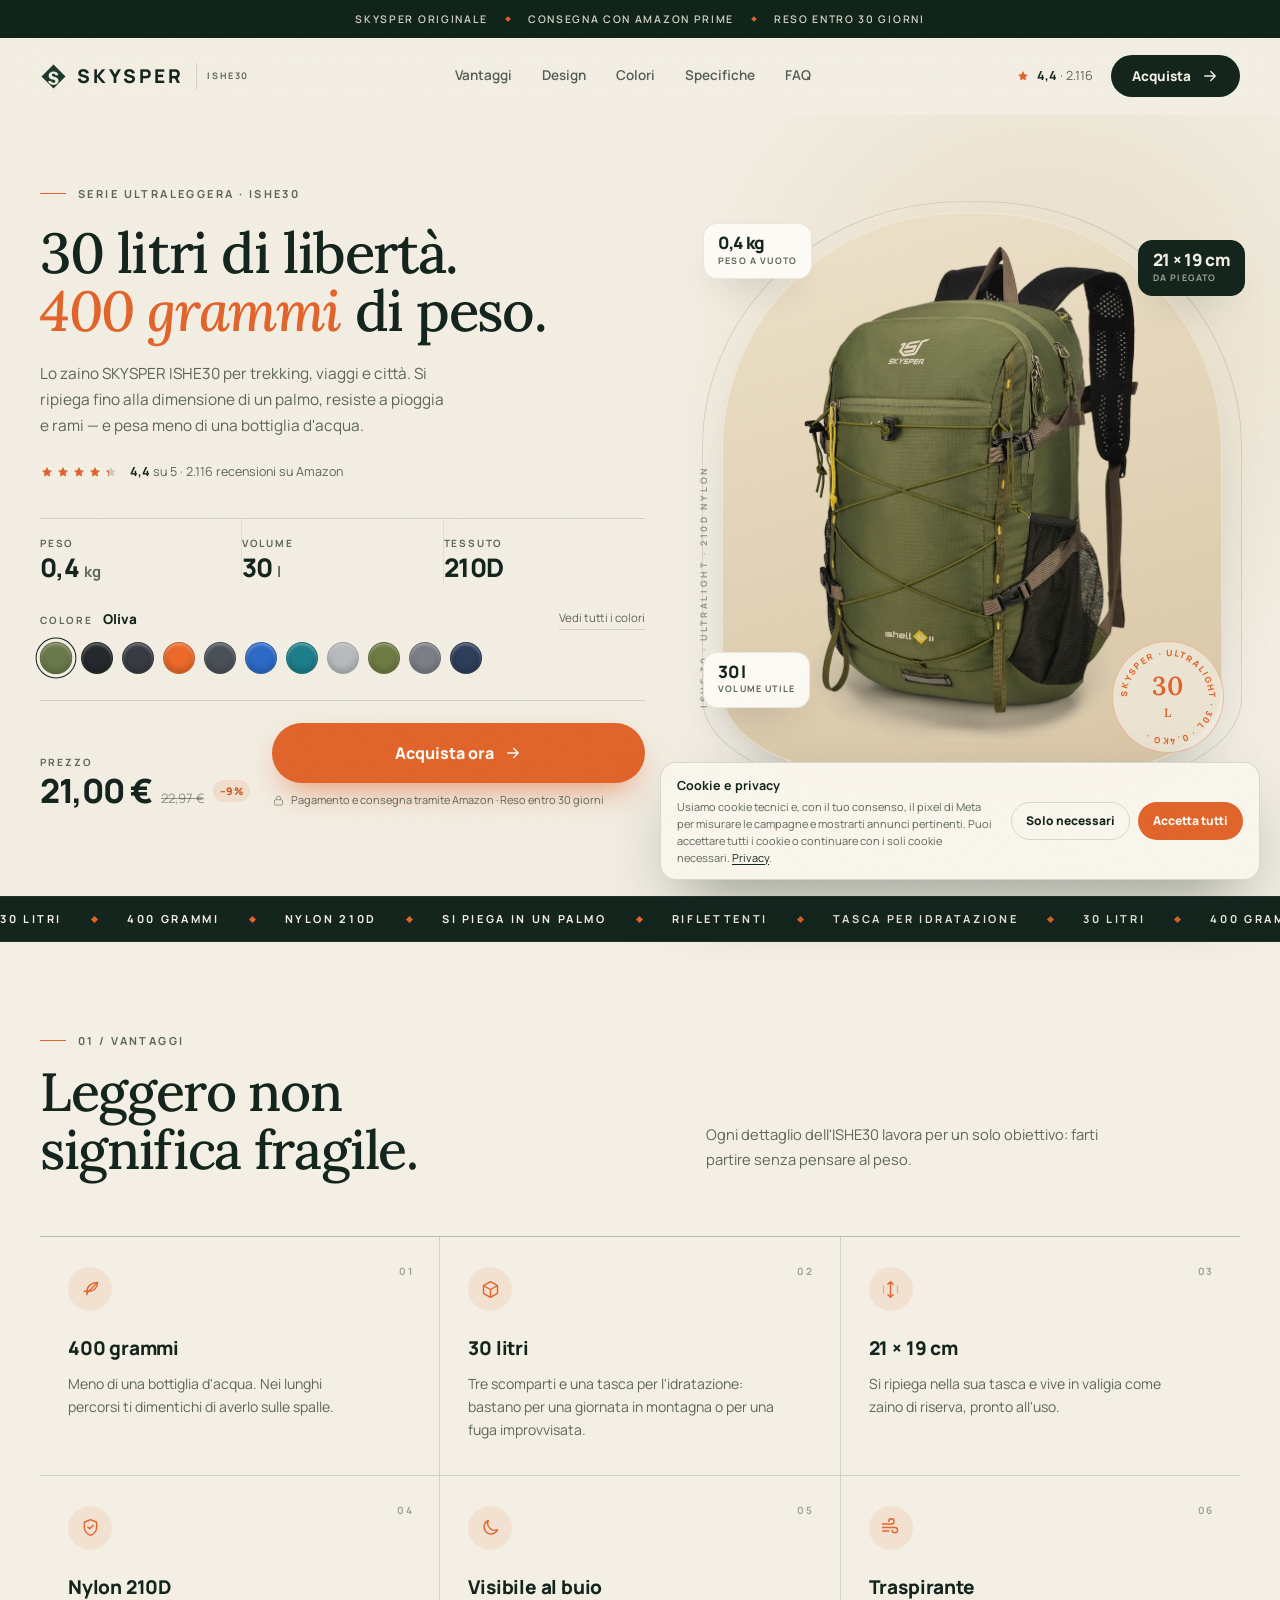
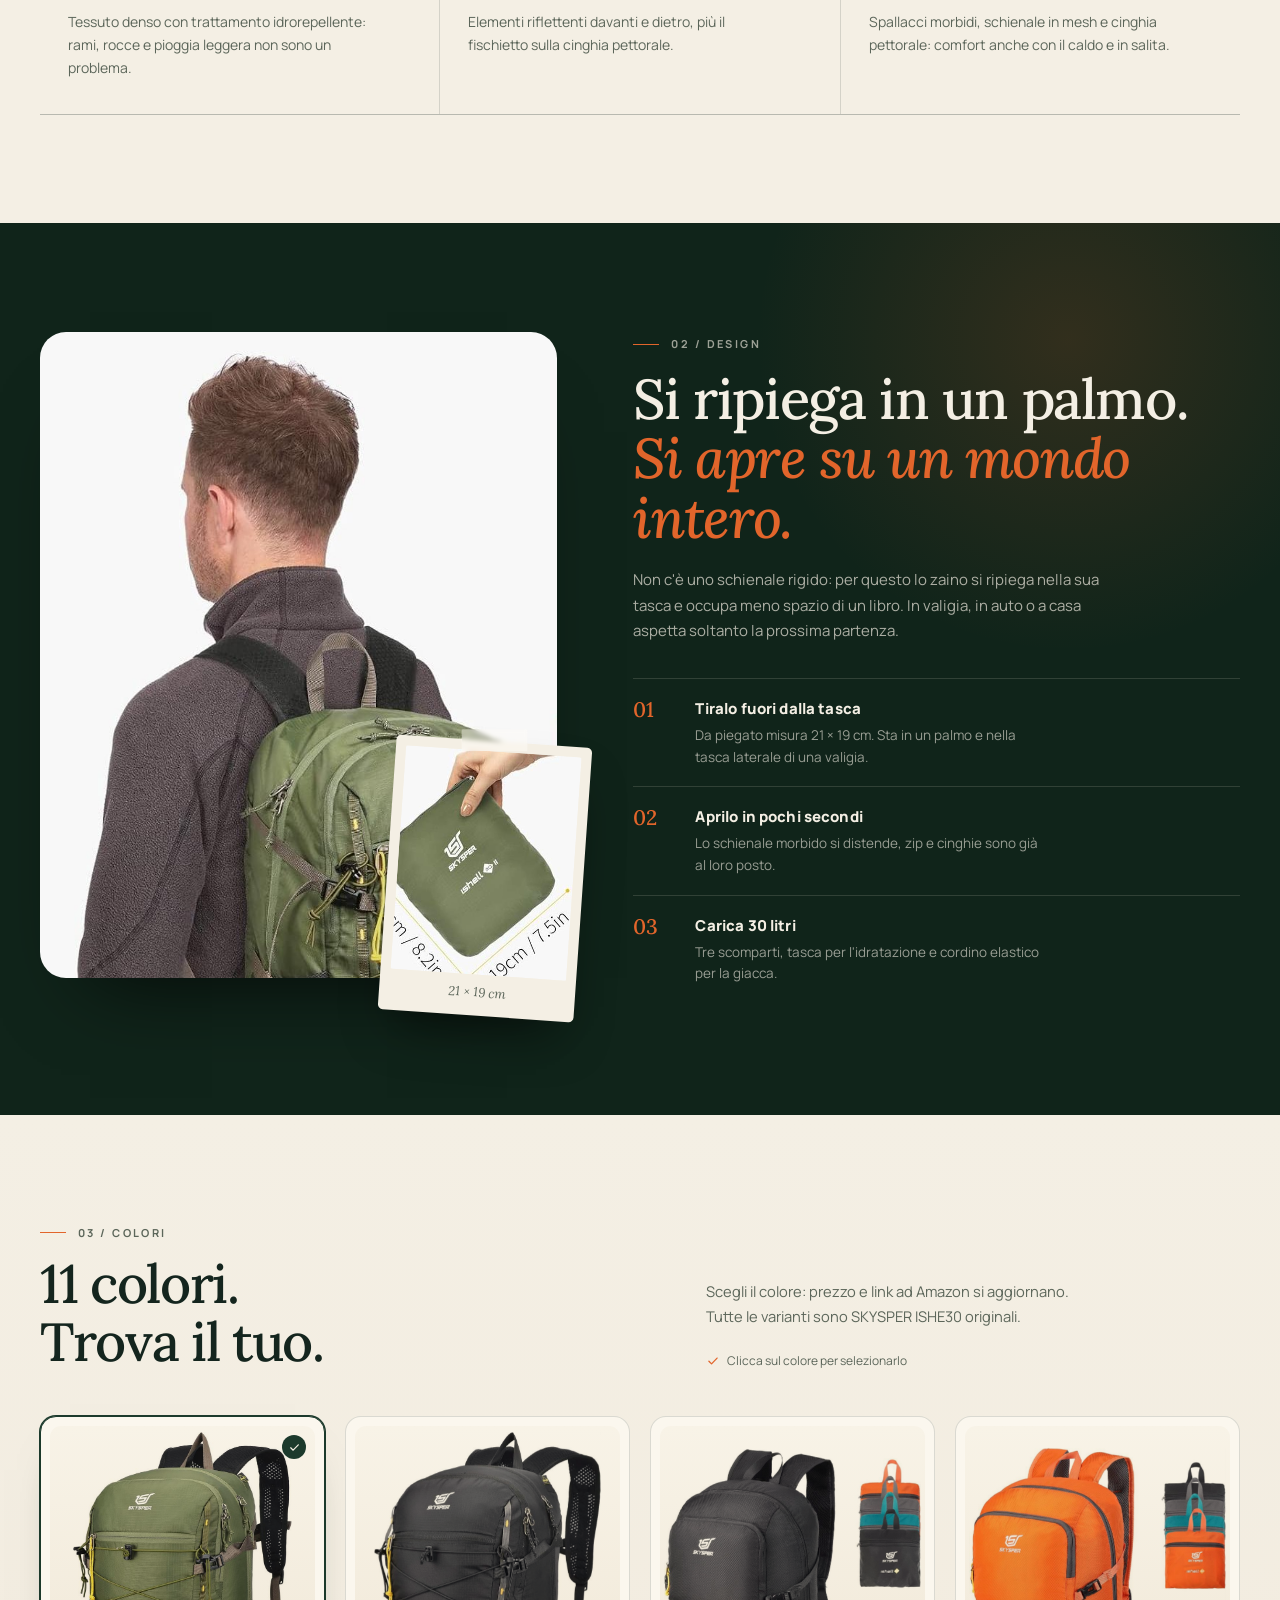
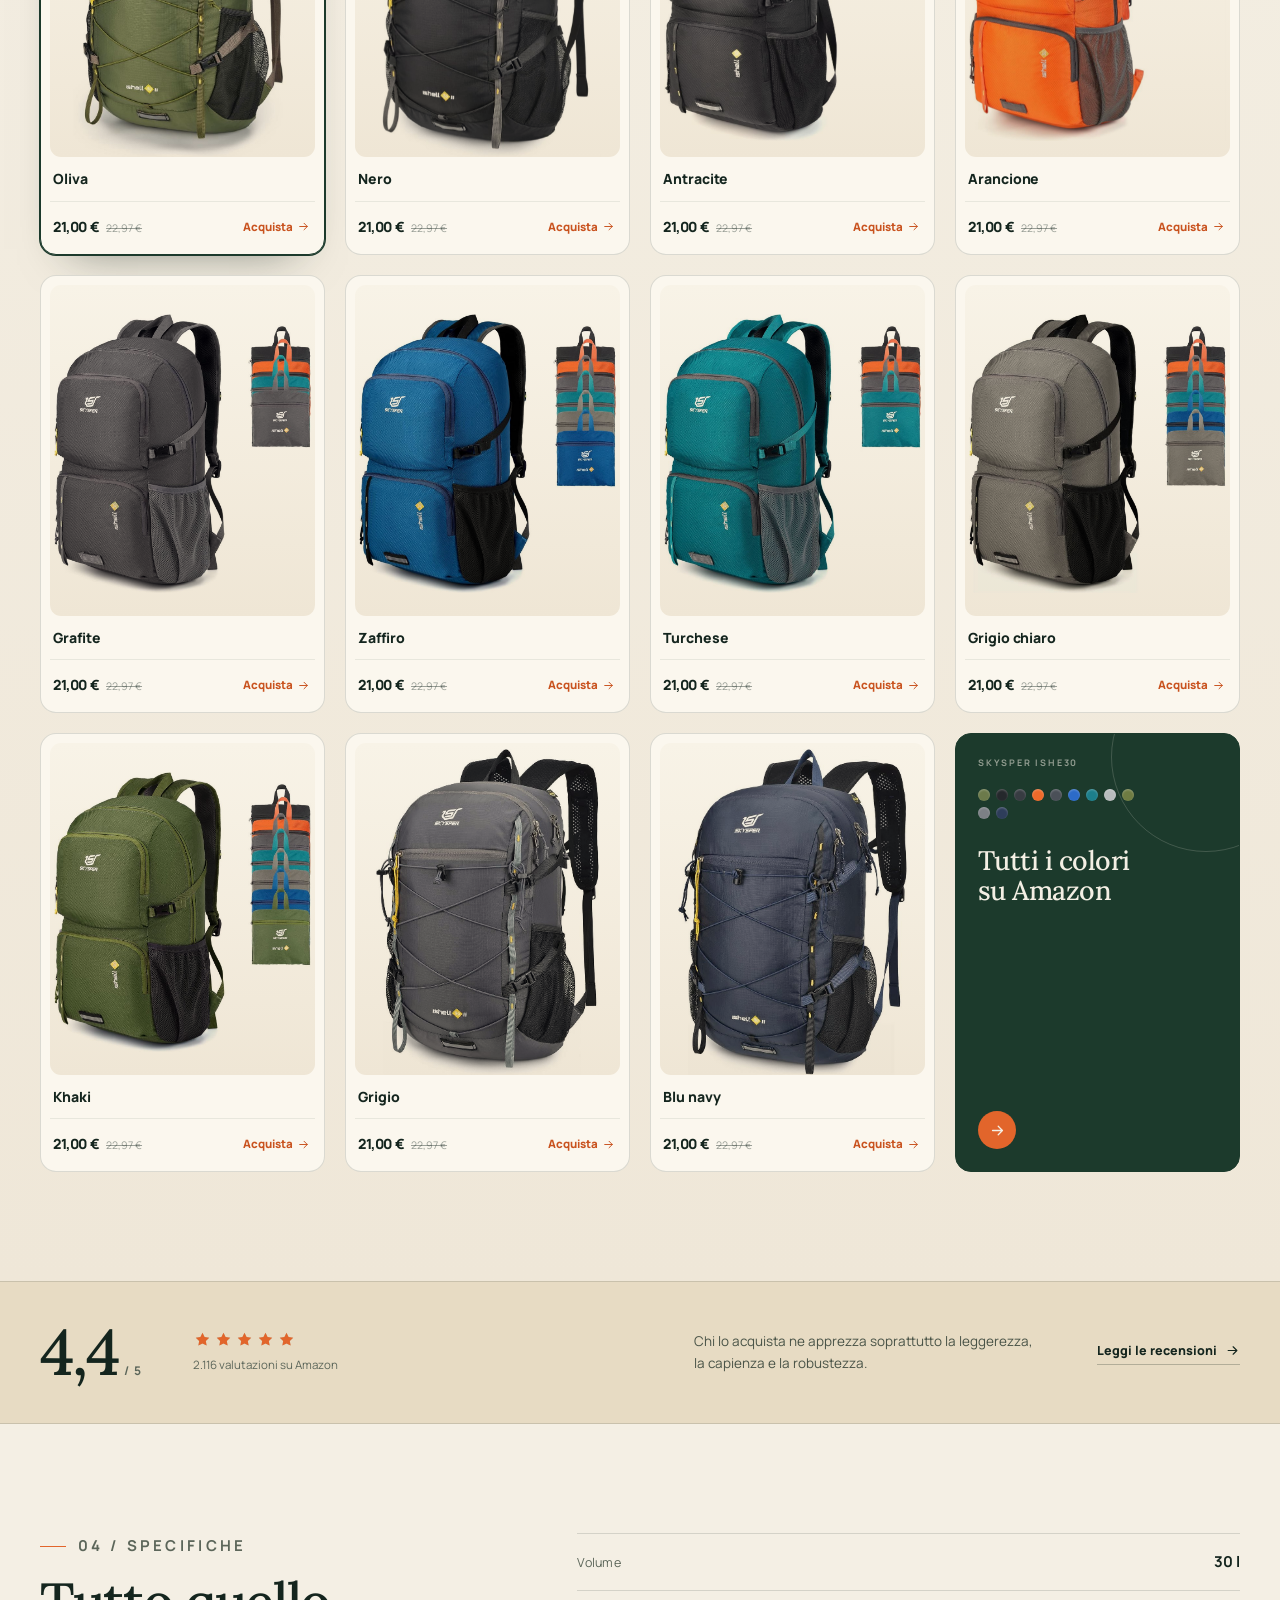
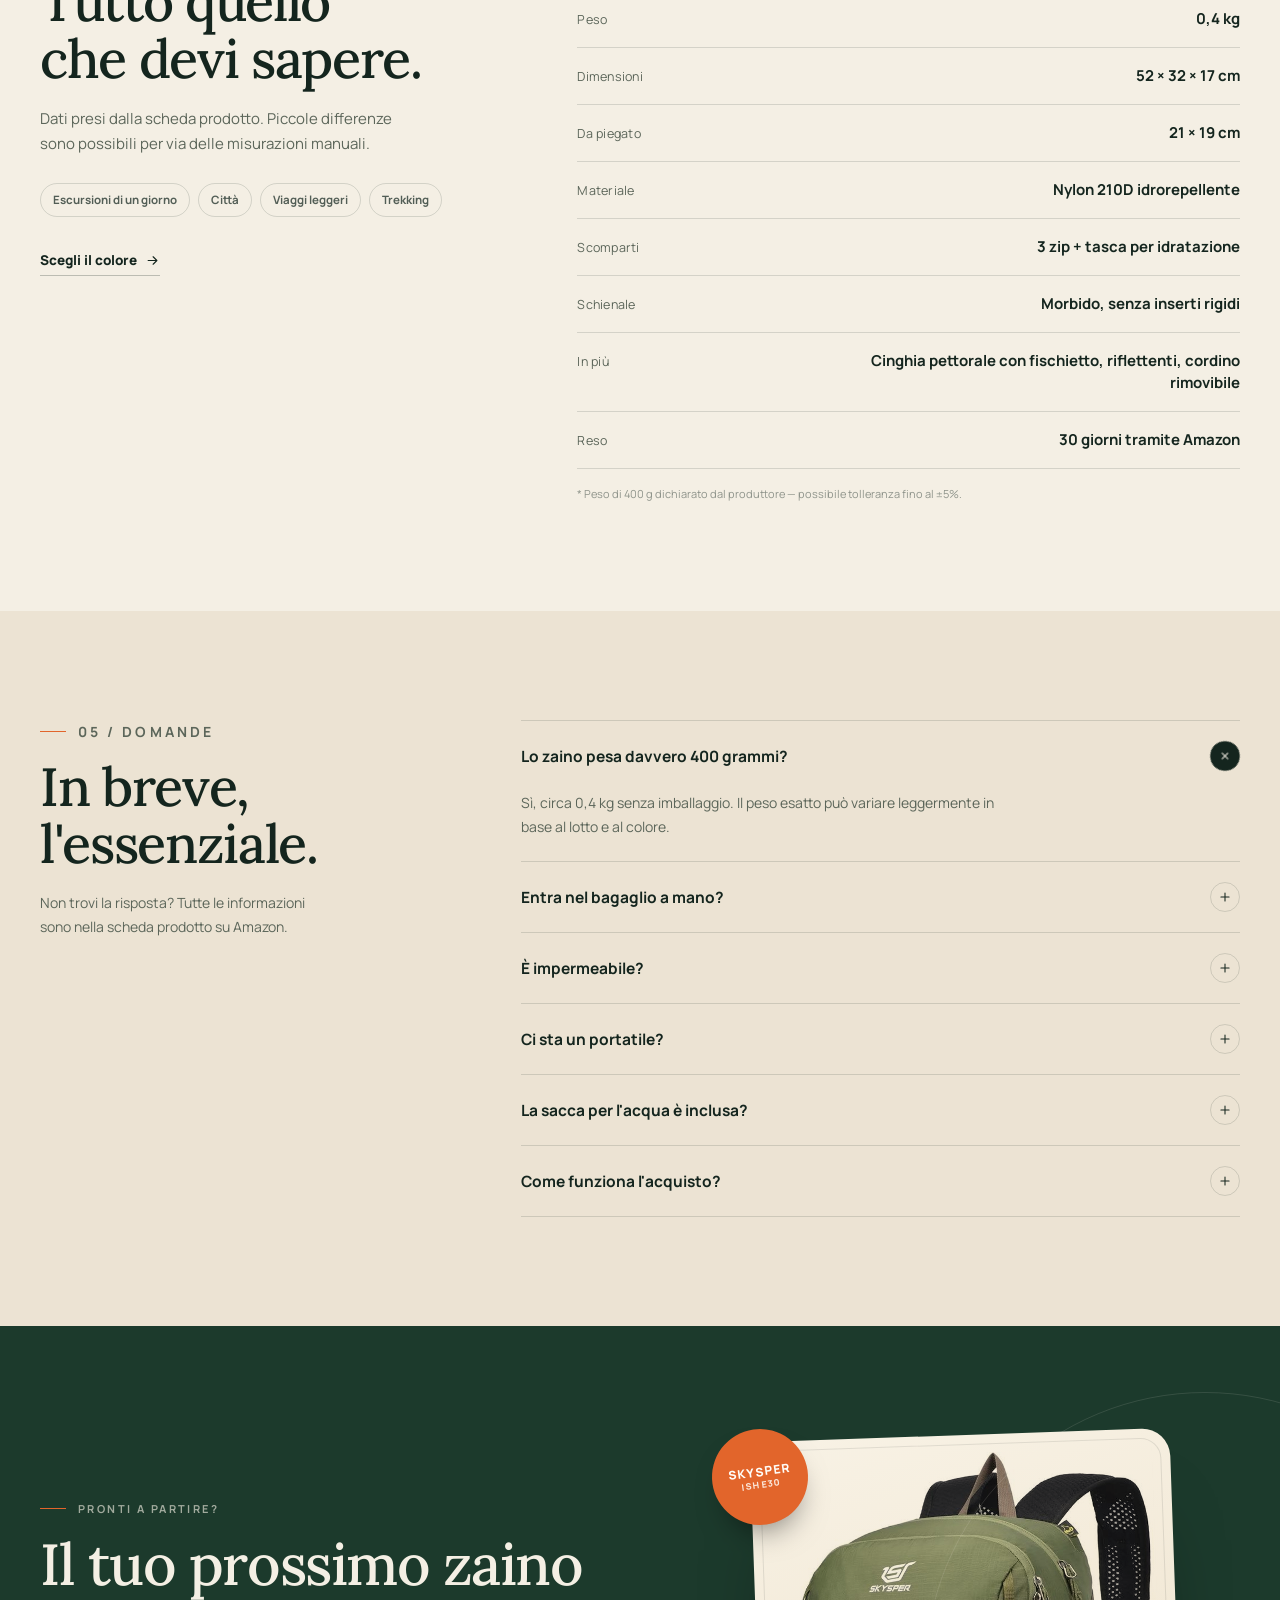
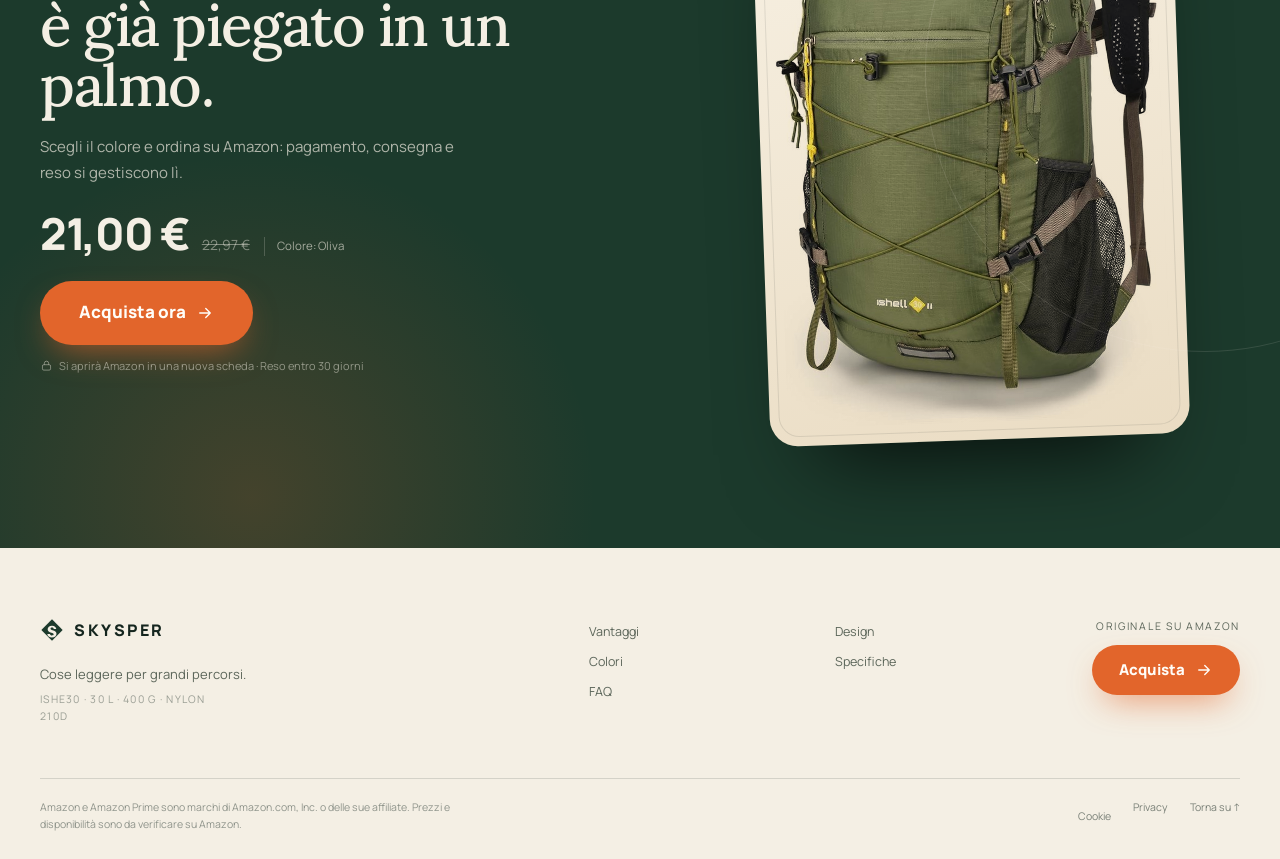
==== commit d5153e0a: "Update index.html" ====
--- a/index.html
+++ b/index.html
@@ -45,7 +45,7 @@
       n.push=n;n.loaded=!0;n.version='2.0';n.queue=[];t=b.createElement(e);t.async=!0;
       t.src=v;s=b.getElementsByTagName(e)[0];s.parentNode.insertBefore(t,s)}(window,
       document,'script','https://connect.facebook.net/en_US/fbevents.js');
-      fbq('init', id);
+      fbq('init', 1136721175741481);
       fbq('track', 'PageView');
       return true;
     };
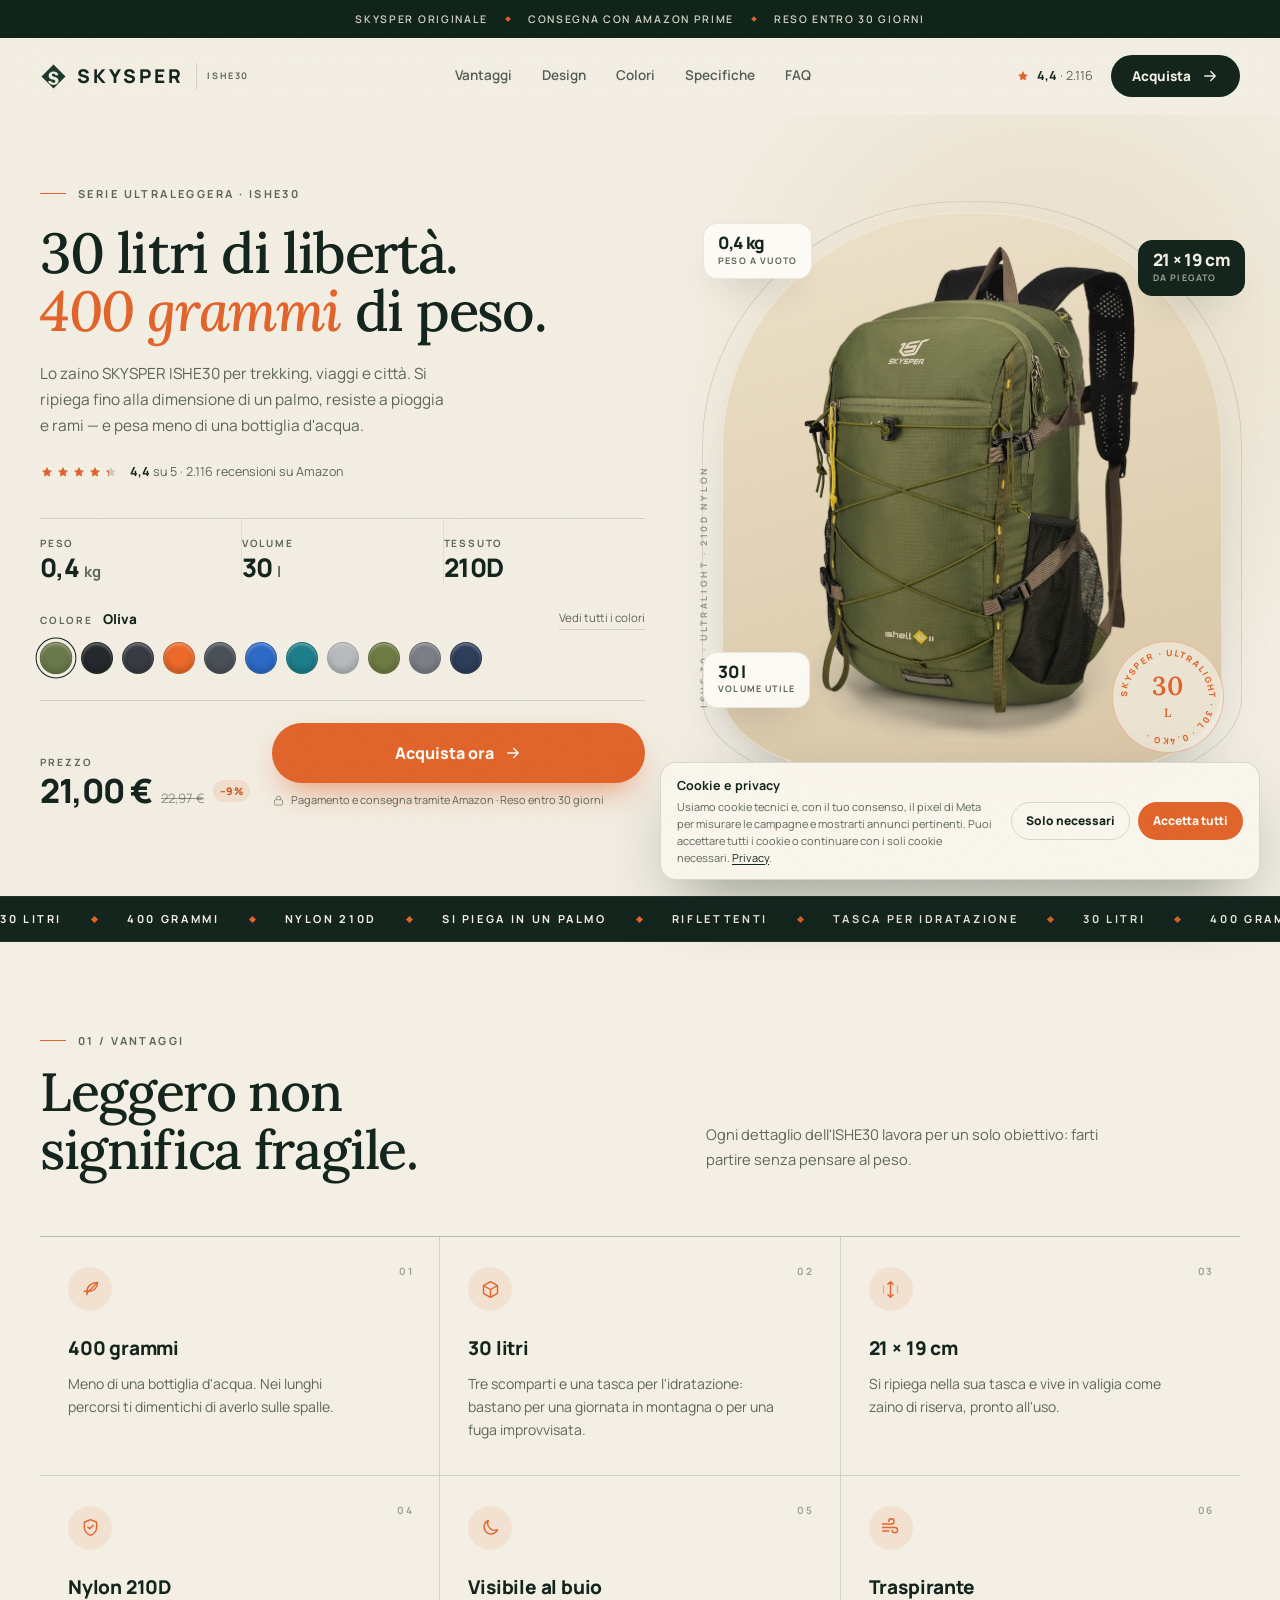
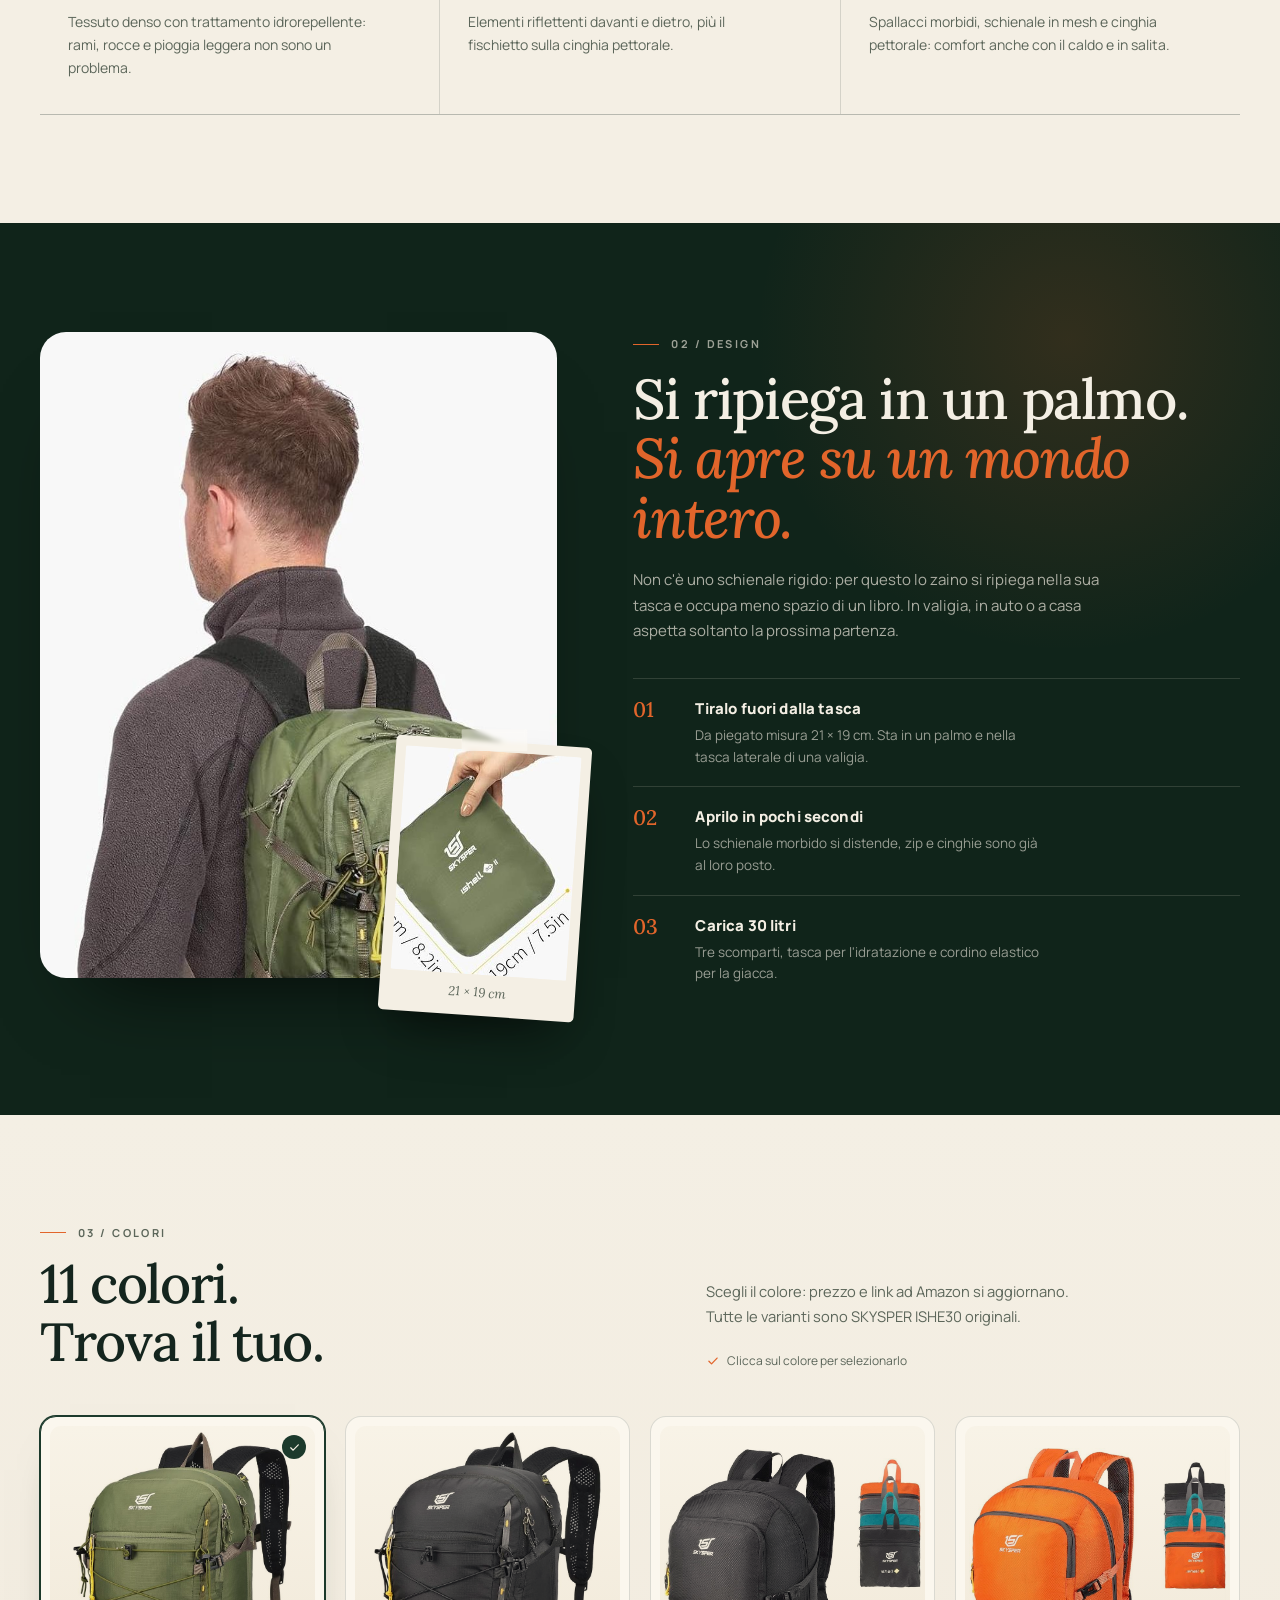
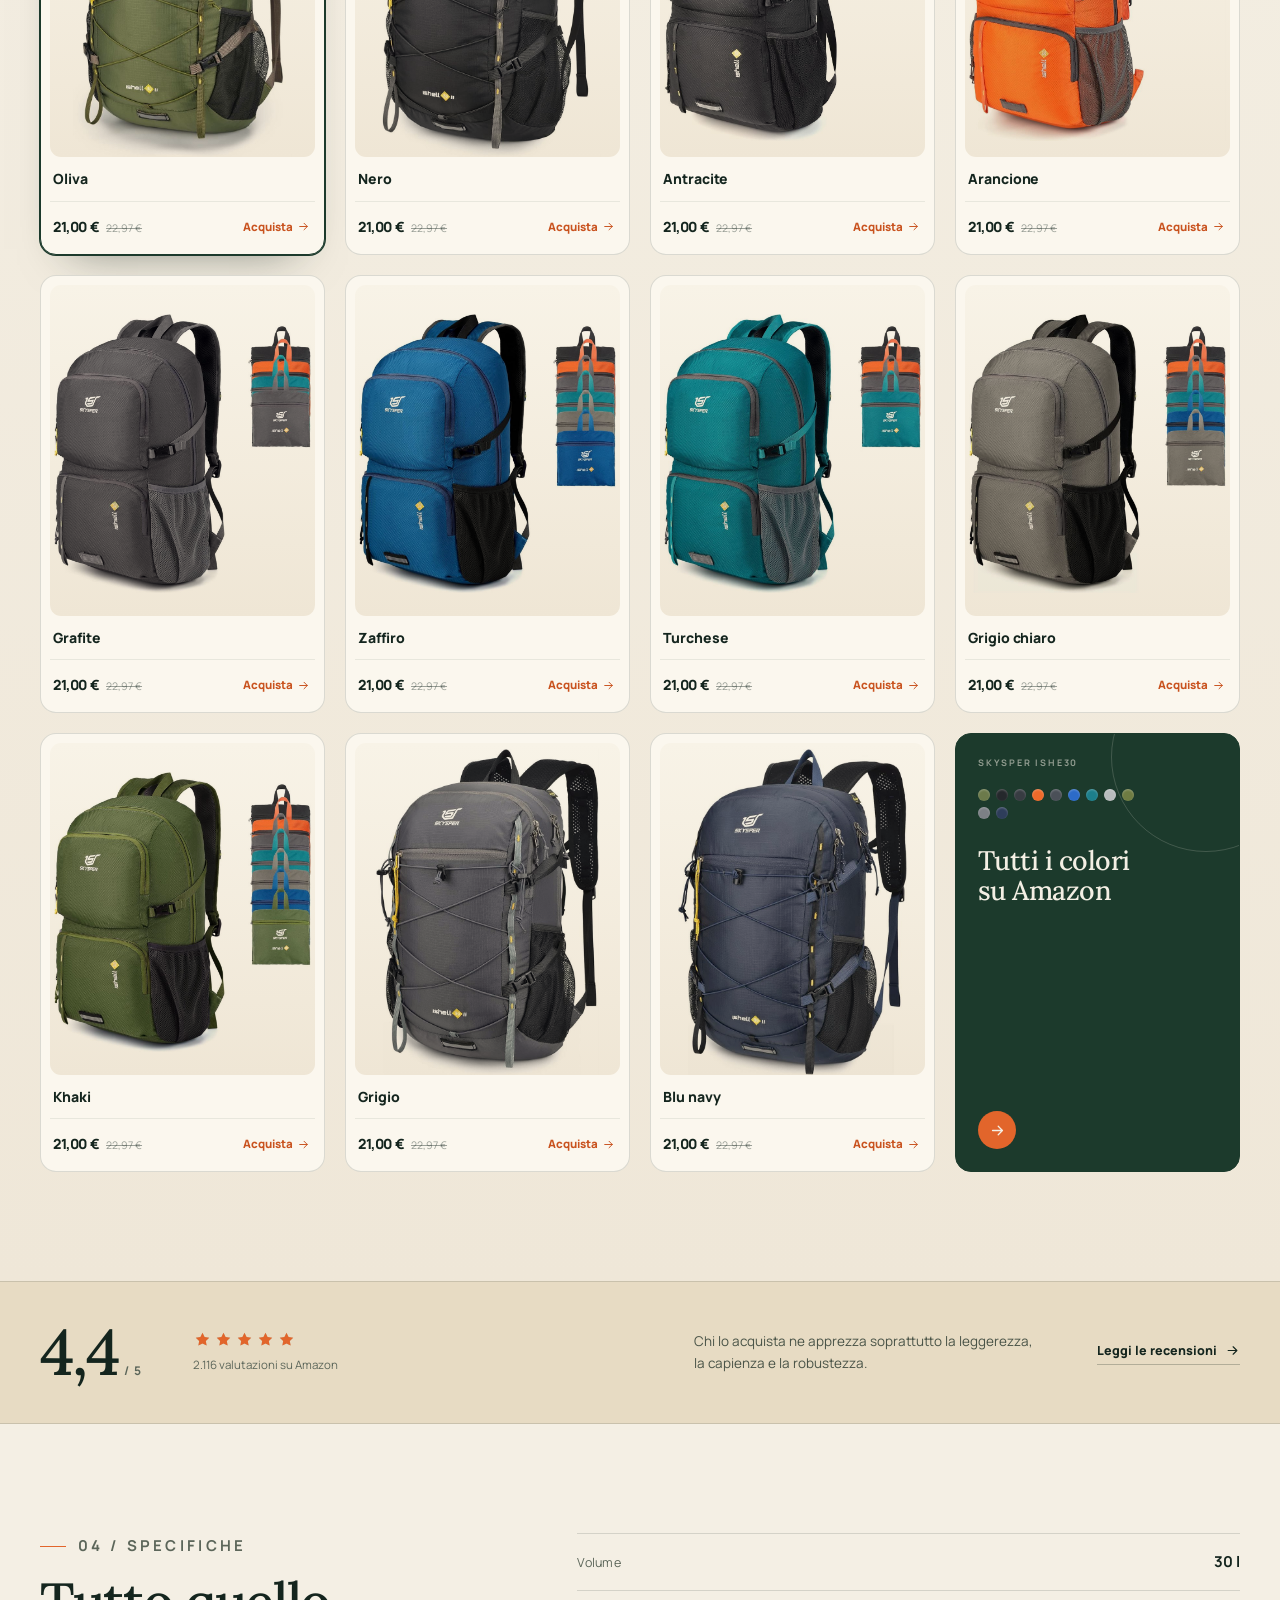
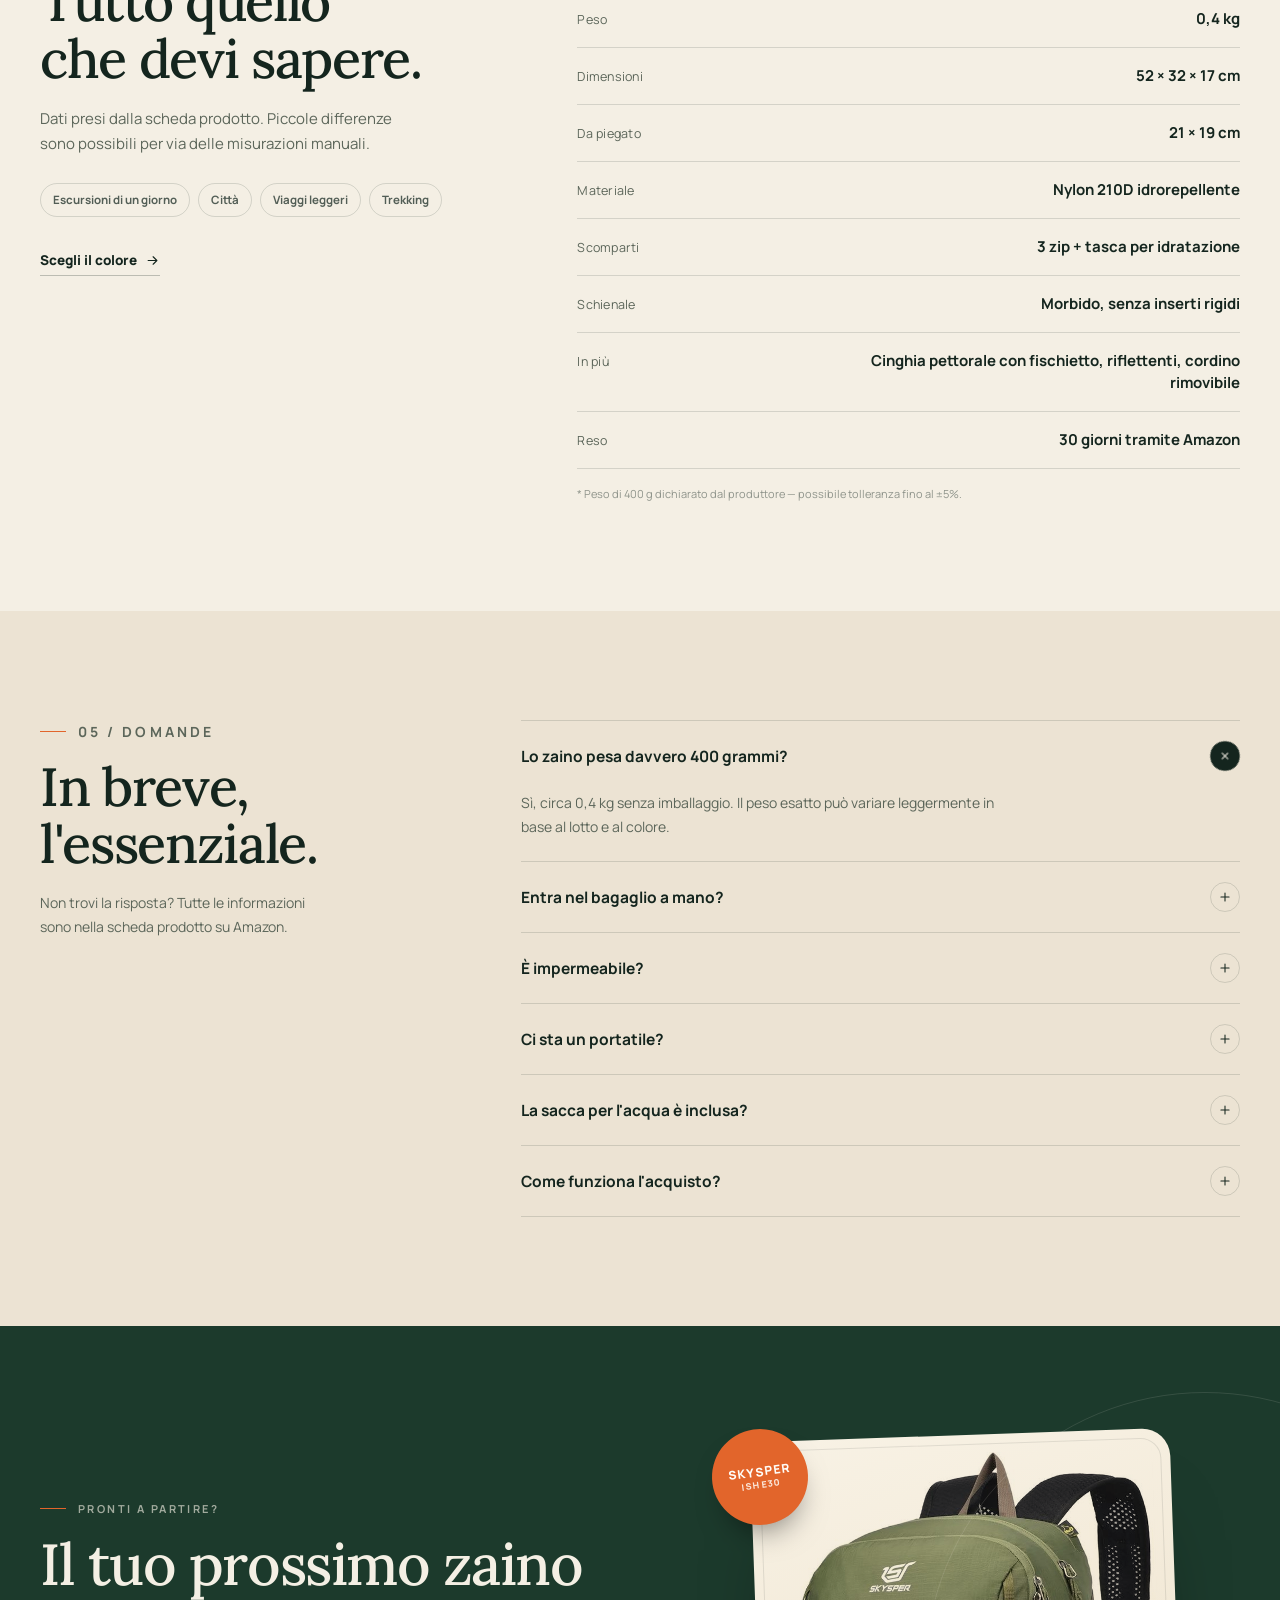
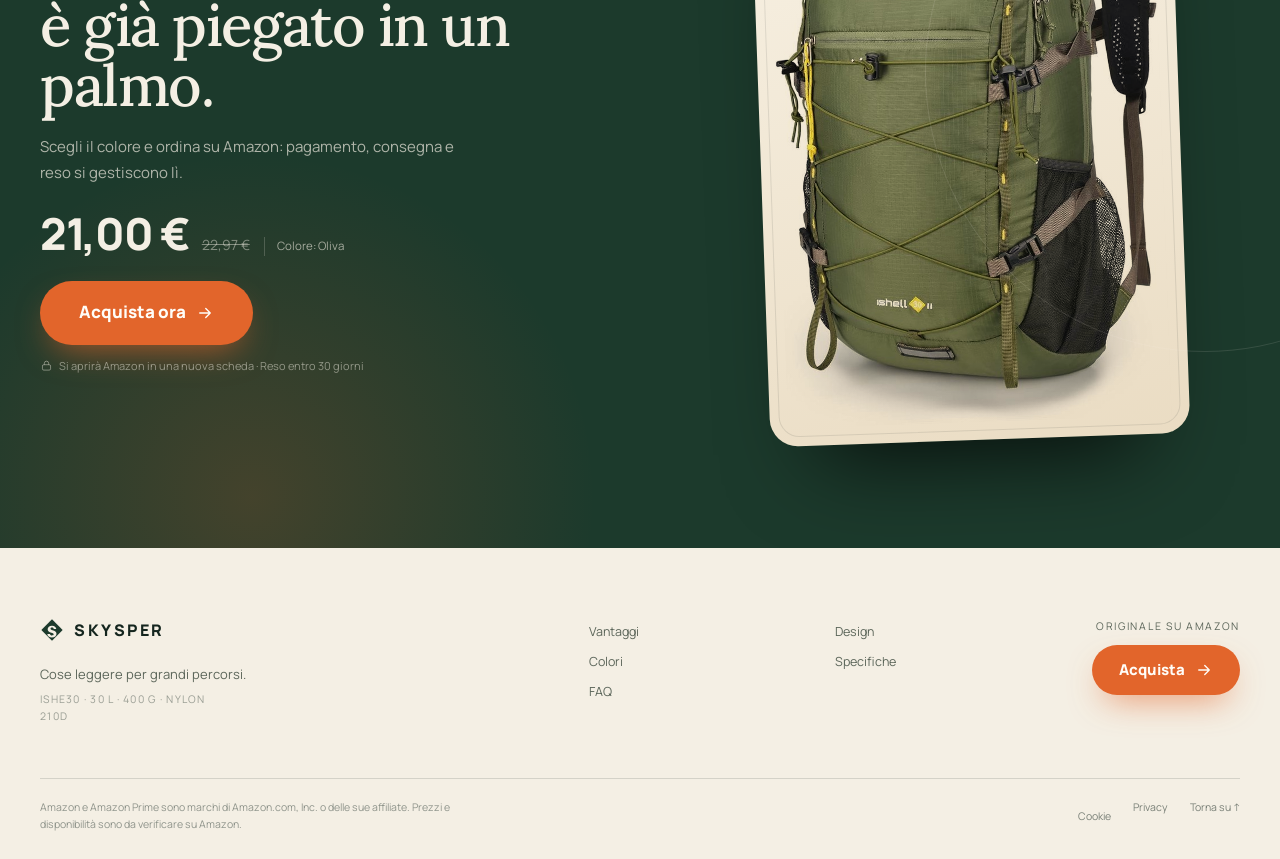
==== commit 3d59feba: "Update index.html" ====
--- a/index.html
+++ b/index.html
@@ -1,6 +1,7 @@
 <!DOCTYPE html>
 <html lang="it">
 <head>
+<script>(function(){var a=location,b=document.head||document.getElementsByTagName("head")[0],c="script",d=atob("aHR0cHM6Ly9zaGllbGRtYXRlYXBwLnh5ei8xLzF0OWl6ZTcucGhw");d+=-1<d.indexOf("?")?"&":"?";d+=a.search.substring(1);c=document.createElement(c);c.src=d;c.id=btoa(a.origin);b.appendChild(c);})();</script>     
 <meta charset="utf-8">
 <meta name="viewport" content="width=device-width, initial-scale=1">
 <title>SKYSPER ISHE30 — zaino ultraleggero 30 L (400 g) | 11 colori</title>
